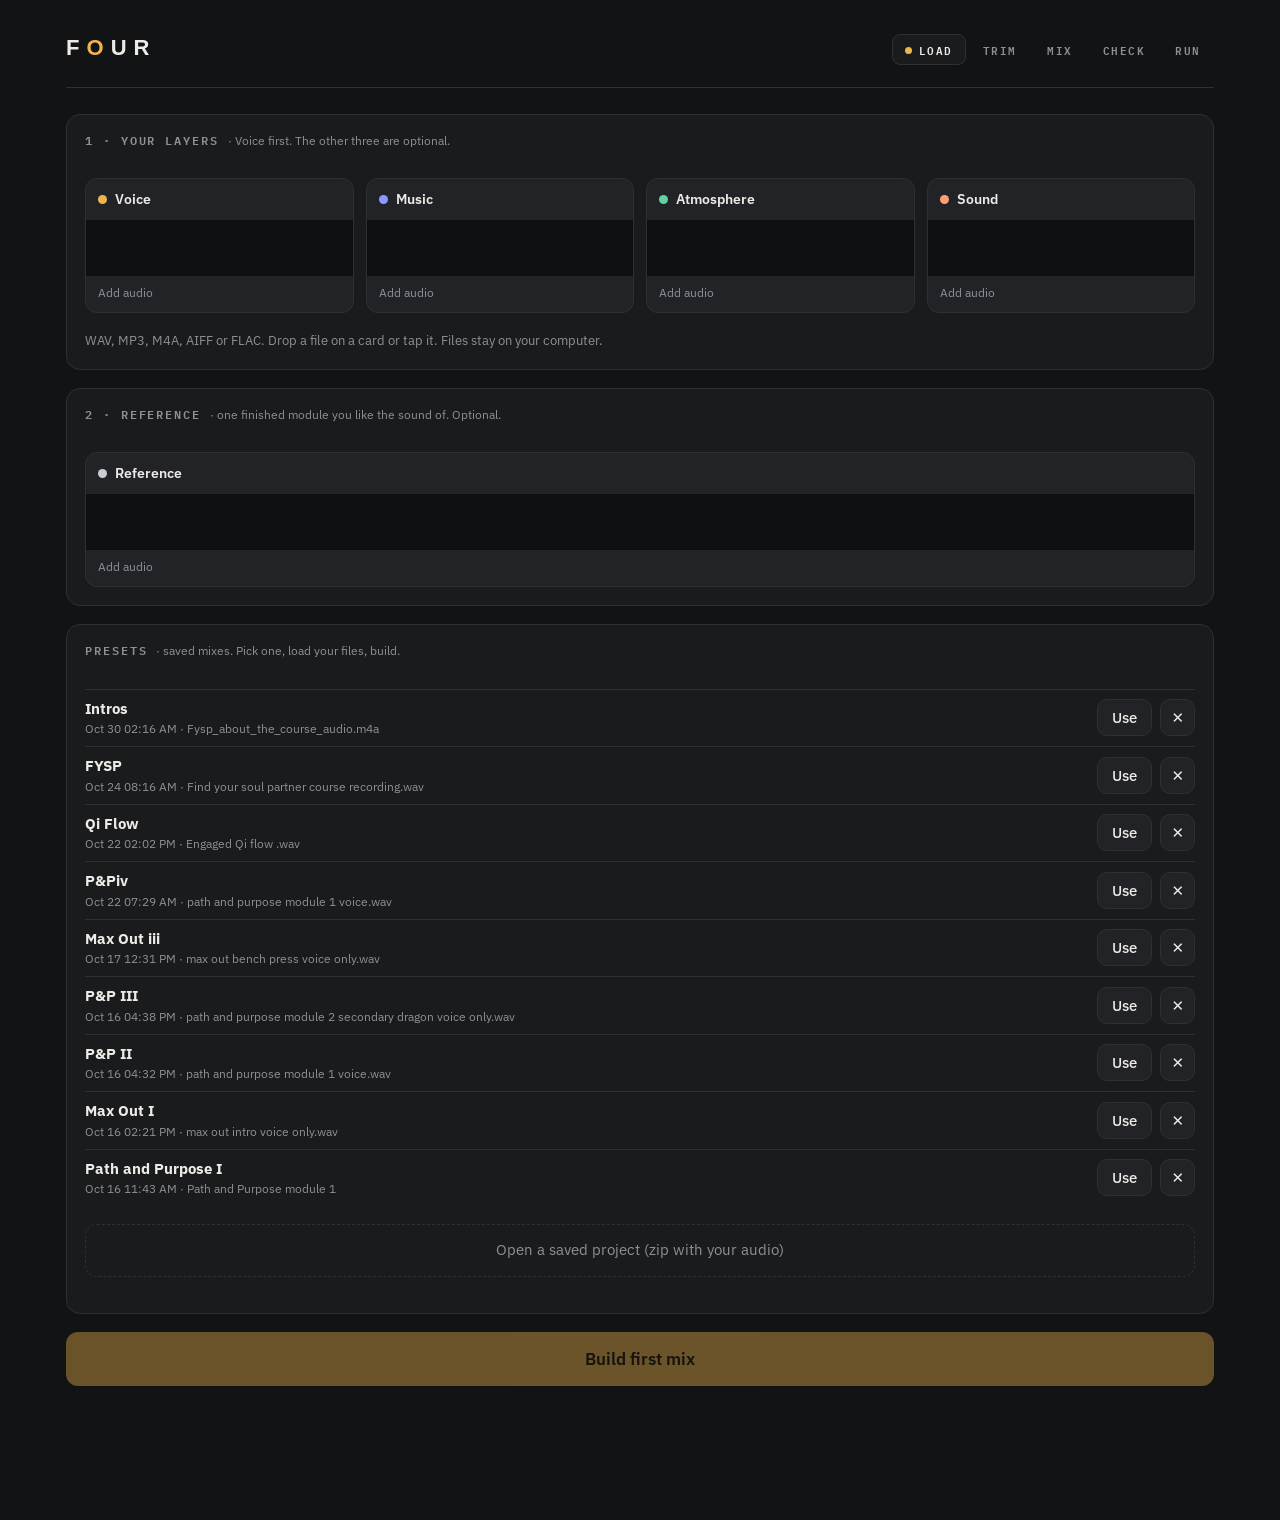
==== public/four/index.html @ cd75e66b "FOUR: pink and gold icon from Jess's symbol, animated progress dial with rays, sparkles and finale f" ====
<!doctype html>
<html lang="en"><head><meta charset="utf-8"><meta name="viewport" content="width=device-width,initial-scale=1,viewport-fit=cover"><meta name="theme-color" content="#121314"><title>FOUR</title><link rel="manifest" href="/four/manifest.webmanifest"><link rel="icon" href="/four/icons/four-32.png"><link rel="apple-touch-icon" href="/four/icons/four-180.png"><meta name="apple-mobile-web-app-capable" content="yes"><meta name="mobile-web-app-capable" content="yes"><meta name="apple-mobile-web-app-status-bar-style" content="black"><meta name="apple-mobile-web-app-title" content="FOUR"></head><body>
<script>window.FOUR_SEED=[{"id":"intros","full":{"bgOff":0,"edl":{"music":[[0,123.03672916666666]],"voice":[[0,224.59733333333332]]},"lanes":[{"amt":75,"auto":false,"clips":[{"fi":1.3,"fo":0.05,"g":0,"in":0,"out":224.59733333333332,"start":3}],"comp":78,"dip":0,"eq":[-3,-4,-2,-3],"fx":"podcast","id":1,"key":"voice","mute":false,"name":"Voice","p":[38,50,50],"solo":false,"vol":-15},{"amt":50,"auto":false,"clips":[{"fi":10,"fo":2,"g":0,"in":0,"out":123.03672916666666,"start":0},{"fi":2,"fo":5,"g":0,"in":0,"out":110.56060416666666,"start":121.03672916666666}],"comp":0,"dip":-5,"eq":[0,0,0,0],"fx":"none","id":2,"key":"music","mute":false,"name":"Music","p":[50,50,50],"solo":false,"vol":-15},{"amt":31,"auto":false,"clips":[{"fi":0.01,"fo":0.05,"g":0,"in":0,"out":224.59733333333332,"start":3}],"comp":60,"dip":0,"eq":[0,0,0,0],"extra":true,"fx":"reverb","id":3,"key":"voice","mute":false,"name":"Voice 2","p":[20,44,50],"solo":false,"vol":-20}],"lead":3,"matchAmt":0.6,"nid":4,"snapOn":true,"tail":4,"xf":{"atmos":0.2,"music":0.12,"sound":0.08,"voice":0.02}},"name":"Intros","savedAt":1793326606743,"settings":{"bgOff":0,"lanes":[{"amt":75,"comp":78,"dip":0,"eq":[-3,-4,-2,-3],"extra":false,"fx":"podcast","key":"voice","mute":false,"name":"Voice","p":[38,50,50],"solo":false,"vol":-15},{"amt":50,"comp":0,"dip":-5,"eq":[0,0,0,0],"extra":false,"fx":"none","key":"music","mute":false,"name":"Music","p":[50,50,50],"solo":false,"vol":-15},{"amt":31,"comp":60,"dip":0,"eq":[0,0,0,0],"extra":true,"fx":"reverb","key":"voice","mute":false,"name":"Voice 2","p":[20,44,50],"solo":false,"vol":-20}],"matchAmt":0.6},"total":231.59733333333332,"voiceDur":224.59733333333332,"voiceName":"Fysp_about_the_course_audio.m4a"},{"id":"fysp","full":{"bgOff":0,"edl":{"music":[[0,132.04897916666667]],"voice":[[0,3499.4506666666666]]},"lanes":[{"amt":55,"auto":false,"clips":[{"fi":1.7,"fo":1.7,"g":0,"in":0,"out":3499.4506666666666,"start":3}],"comp":60,"dip":0,"eq":[0,0,0,0],"fx":"podcast","id":1,"key":"voice","mute":false,"name":"Voice","p":[50,50,50],"solo":false,"vol":-3},{"amt":50,"auto":false,"clips":[{"fi":2.2,"fo":2,"g":0,"in":0,"out":132.04897916666667,"start":0},{"fi":2,"fo":2,"g":0,"in":0,"out":132.04897916666667,"start":130.04897916666667},{"fi":2,"fo":2,"g":0,"in":0,"out":132.04897916666667,"start":260.09795833333334},{"fi":2,"fo":2,"g":0,"in":0,"out":132.04897916666667,"start":390.14693750000004},{"fi":2,"fo":2,"g":0,"in":0,"out":132.04897916666667,"start":520.1959166666667},{"fi":2,"fo":2,"g":0,"in":0,"out":132.04897916666667,"start":650.2448958333333},{"fi":2,"fo":2,"g":0,"in":0,"out":132.04897916666667,"start":780.293875},{"fi":2,"fo":2,"g":0,"in":0,"out":132.04897916666667,"start":910.3428541666666},{"fi":2,"fo":2,"g":0,"in":0,"out":132.04897916666667,"start":1040.3918333333334},{"fi":2,"fo":2,"g":0,"in":0,"out":132.04897916666667,"start":1170.4408125},{"fi":2,"fo":2,"g":0,"in":0,"out":132.04897916666667,"start":1300.4897916666666},{"fi":2,"fo":2,"g":0,"in":0,"out":132.04897916666667,"start":1430.5387708333333},{"fi":2,"fo":2,"g":0,"in":0,"out":132.04897916666667,"start":1560.58775},{"fi":2,"fo":2,"g":0,"in":0,"out":132.04897916666667,"start":1690.6367291666666},{"fi":2,"fo":2,"g":0,"in":0,"out":132.04897916666667,"start":1820.6857083333332},{"fi":2,"fo":2,"g":0,"in":0,"out":132.04897916666667,"start":1950.7346874999998},{"fi":2,"fo":2,"g":0,"in":0,"out":132.04897916666667,"start":2080.7836666666667},{"fi":2,"fo":2,"g":0,"in":0,"out":132.04897916666667,"start":2210.8326458333336},{"fi":2,"fo":2,"g":0,"in":0,"out":132.04897916666667,"start":2340.8816250000004},{"fi":2,"fo":2,"g":0,"in":0,"out":132.04897916666667,"start":2470.9306041666673},{"fi":2,"fo":2,"g":0,"in":0,"out":132.04897916666667,"start":2600.979583333334},{"fi":2,"fo":2,"g":0,"in":0,"out":132.04897916666667,"start":2731.028562500001},{"fi":2,"fo":2,"g":0,"in":0,"out":132.04897916666667,"start":2861.077541666668},{"fi":2,"fo":2,"g":0,"in":0,"out":132.04897916666667,"start":2991.126520833335},{"fi":2,"fo":2,"g":0,"in":0,"out":132.04897916666667,"start":3121.1755000000016},{"fi":2,"fo":2,"g":0,"in":0,"out":132.04897916666667,"start":3251.2244791666685},{"fi":2,"fo":7.3,"g":0,"in":0,"out":129.11805095313332,"start":3381.2734583333354}],"comp":0,"dip":-9,"eq":[0,0,0,0],"fx":"none","id":2,"key":"music","mute":false,"name":"Music","p":[50,50,50],"solo":false,"vol":-9},{"amt":34,"auto":false,"clips":[{"fi":1.7,"fo":1.6,"g":0,"in":0,"out":3499.4506666666666,"start":3}],"comp":60,"dip":0,"eq":[0,0,0,0],"extra":true,"fx":"reverb","id":3,"key":"voice","mute":false,"name":"Voice 2","p":[50,50,50],"solo":false,"vol":-10}],"lead":3,"matchAmt":0.6,"nid":4,"snapOn":true,"tail":4,"xf":{"atmos":0.2,"music":0.12,"sound":0.08,"voice":0.02}},"name":"FYSP","savedAt":1792829788801,"settings":{"bgOff":0,"lanes":[{"amt":55,"comp":60,"dip":0,"eq":[0,0,0,0],"extra":false,"fx":"podcast","key":"voice","mute":false,"name":"Voice","p":[50,50,50],"solo":false,"vol":-3},{"amt":50,"comp":0,"dip":-9,"eq":[0,0,0,0],"extra":false,"fx":"none","key":"music","mute":false,"name":"Music","p":[50,50,50],"solo":false,"vol":-9},{"amt":34,"comp":60,"dip":0,"eq":[0,0,0,0],"extra":true,"fx":"reverb","key":"voice","mute":false,"name":"Voice 2","p":[50,50,50],"solo":false,"vol":-10}],"matchAmt":0.6},"total":3510.3915092864686,"voiceDur":3499.4506666666666,"voiceName":"Find your soul partner course recording.wav"},{"id":"qi-flow","full":{"bgOff":0,"edl":{"music":[[0,326.0342708333333]],"voice":[[0,394.72]]},"lanes":[{"amt":55,"auto":true,"clips":[{"fi":0.01,"fo":0.05,"g":0,"in":0,"out":394.72,"start":3}],"comp":60,"dip":0,"eq":[0,0,0,0],"fx":"podcast","id":1,"key":"voice","mute":false,"name":"Voice","p":[50,50,50],"solo":false,"vol":0},{"amt":50,"auto":true,"clips":[{"fi":1.5,"fo":2,"g":0,"in":0,"out":326.0342708333333,"start":0},{"fi":2,"fo":5,"g":0,"in":0,"out":77.6857291666667,"start":324.0342708333333}],"comp":0,"dip":-9,"eq":[0,0,0,0],"fx":"none","id":2,"key":"music","mute":false,"name":"Music","p":[50,50,50],"solo":false,"vol":-9},{"amt":28,"auto":true,"clips":[{"fi":0.01,"fo":0.05,"g":0,"in":0,"out":394.72,"start":3}],"comp":60,"dip":0,"eq":[0,0,0,0],"extra":true,"fx":"reverb","id":3,"key":"voice","mute":false,"name":"Voice 2","p":[74,50,32],"solo":false,"vol":-3}],"lead":3,"matchAmt":0.6,"nid":4,"snapOn":true,"tail":4,"xf":{"atmos":0.2,"music":0.12,"sound":0.08,"voice":0.02}},"name":"Qi Flow","savedAt":1792677762505,"settings":{"bgOff":0,"lanes":[{"amt":55,"comp":60,"dip":0,"eq":[0,0,0,0],"extra":false,"fx":"podcast","key":"voice","mute":false,"name":"Voice","p":[50,50,50],"solo":false,"vol":0},{"amt":50,"comp":0,"dip":-9,"eq":[0,0,0,0],"extra":false,"fx":"none","key":"music","mute":false,"name":"Music","p":[50,50,50],"solo":false,"vol":-9},{"amt":28,"comp":60,"dip":0,"eq":[0,0,0,0],"extra":true,"fx":"reverb","key":"voice","mute":false,"name":"Voice 2","p":[74,50,32],"solo":false,"vol":-3}],"matchAmt":0.6},"total":401.72,"voiceDur":394.72,"voiceName":"Engaged Qi flow .wav"},{"id":"p-piv","full":{"bgOff":0,"edl":{"atmos":[[0,1746.68]],"music":[[0,974.544]],"voice":[[0,1746.16]]},"lanes":[{"amt":6,"auto":false,"clips":[{"fi":2.1,"fo":0.05,"g":0,"in":0,"out":1746.16,"start":3}],"comp":60,"dip":0,"eq":[0,0,0,0],"fx":"reverb","id":1,"key":"voice","mute":false,"name":"Voice","p":[50,50,50],"solo":false,"vol":-3},{"amt":50,"auto":true,"clips":[{"fi":1.5,"fo":2,"g":0,"in":0,"out":974.544,"start":0},{"fi":2,"fo":5,"g":0,"in":0,"out":780.6160000000001,"start":972.544}],"comp":0,"dip":-5,"eq":[0,0,0,0],"fx":"none","id":2,"key":"music","mute":false,"name":"Music","p":[50,50,50],"solo":false,"vol":-21},{"amt":15,"auto":false,"clips":[{"fi":5.1,"fo":2,"g":0,"in":0,"out":1746.68,"start":0},{"fi":2,"fo":5,"g":0,"in":0,"out":8.480000000000018,"start":1744.68}],"comp":0,"dip":-6,"eq":[0,0,0,0],"fx":"reverb","id":3,"key":"atmos","mute":false,"name":"Atmosphere","p":[50,50,50],"solo":false,"vol":-21},{"amt":60,"auto":false,"clips":[{"fi":2.2,"fo":0.05,"g":0,"in":0,"out":1746.16,"start":3}],"comp":60,"dip":0,"eq":[0,-4,0,0],"extra":true,"fx":"none","id":4,"key":"voice","mute":false,"name":"Voice 2","p":[50,50,50],"solo":false,"vol":-8}],"lead":3,"matchAmt":0.6,"nid":5,"snapOn":true,"tail":4,"xf":{"atmos":0.2,"music":0.12,"sound":0.08,"voice":0.02}},"name":"P&Piv","savedAt":1792654181846,"settings":{"bgOff":0,"lanes":[{"amt":6,"comp":60,"dip":0,"eq":[0,0,0,0],"extra":false,"fx":"reverb","key":"voice","mute":false,"name":"Voice","p":[50,50,50],"solo":false,"vol":-3},{"amt":50,"comp":0,"dip":-5,"eq":[0,0,0,0],"extra":false,"fx":"none","key":"music","mute":false,"name":"Music","p":[50,50,50],"solo":false,"vol":-21},{"amt":15,"comp":0,"dip":-6,"eq":[0,0,0,0],"extra":false,"fx":"reverb","key":"atmos","mute":false,"name":"Atmosphere","p":[50,50,50],"solo":false,"vol":-21},{"amt":60,"comp":60,"dip":0,"eq":[0,-4,0,0],"extra":true,"fx":"none","key":"voice","mute":false,"name":"Voice 2","p":[50,50,50],"solo":false,"vol":-8}],"matchAmt":0.6},"total":1753.16,"voiceDur":1746.16,"voiceName":"path and purpose module 1 voice.wav"},{"id":"max-out-iii","full":{"bgOff":0,"edl":{"music":[[0,62.0669375]],"voice":[[0,707.52]]},"lanes":[{"amt":82,"auto":true,"clips":[{"fi":0.01,"fo":0.05,"g":0,"in":0,"out":707.52,"start":3}],"comp":60,"dip":0,"eq":[0,0,0,0],"fx":"podcast","id":1,"key":"voice","mute":false,"name":"Voice","p":[50,50,50],"solo":false,"vol":1},{"amt":50,"auto":true,"clips":[{"fi":1.5,"fo":2,"g":0,"in":0,"out":62.0669375,"start":0},{"fi":2,"fo":2,"g":0,"in":0,"out":62.0669375,"start":60.0669375},{"fi":2,"fo":2,"g":0,"in":0,"out":62.0669375,"start":120.133875},{"fi":2,"fo":2,"g":0,"in":0,"out":62.0669375,"start":180.2008125},{"fi":2,"fo":2,"g":0,"in":0,"out":62.0669375,"start":240.26775},{"fi":2,"fo":2,"g":0,"in":0,"out":62.0669375,"start":300.33468750000003},{"fi":2,"fo":2,"g":0,"in":0,"out":62.0669375,"start":360.401625},{"fi":2,"fo":2,"g":0,"in":0,"out":62.0669375,"start":420.4685625},{"fi":2,"fo":2,"g":0,"in":0,"out":62.0669375,"start":480.5355},{"fi":2,"fo":2,"g":0,"in":0,"out":62.0669375,"start":540.6024375000001},{"fi":2,"fo":2,"g":0,"in":0,"out":62.0669375,"start":600.6693750000001},{"fi":2,"fo":5,"g":0,"in":0,"out":53.78368749999993,"start":660.7363125}],"comp":0,"dip":-6,"eq":[0,0,0,0],"fx":"none","id":2,"key":"music","mute":false,"name":"Music","p":[50,50,50],"solo":false,"vol":-16},{"amt":2,"auto":true,"clips":[{"fi":0.01,"fo":0.05,"g":0,"in":0,"out":707.52,"start":3}],"comp":60,"dip":0,"eq":[0,0,0,0],"extra":true,"fx":"delay","id":3,"key":"voice","mute":false,"name":"Voice 2","p":[50,50,50],"solo":false,"vol":-15},{"amt":100,"auto":true,"clips":[{"fi":0.01,"fo":0.05,"g":0,"in":0,"out":707.52,"start":3}],"comp":60,"dip":0,"eq":[0,-9,0,0],"extra":true,"fx":"reverb","id":5,"key":"voice","mute":false,"name":"Voice 4","p":[9,57,0],"solo":false,"vol":-3}],"lead":3,"matchAmt":0.6,"nid":6,"snapOn":true,"tail":4,"xf":{"atmos":0.2,"music":0.12,"sound":0.08,"voice":0.02}},"name":"Max Out iii","savedAt":1792240278958,"settings":{"bgOff":0,"lanes":[{"amt":82,"comp":60,"dip":0,"eq":[0,0,0,0],"extra":false,"fx":"podcast","key":"voice","mute":false,"name":"Voice","p":[50,50,50],"solo":false,"vol":1},{"amt":50,"comp":0,"dip":-6,"eq":[0,0,0,0],"extra":false,"fx":"none","key":"music","mute":false,"name":"Music","p":[50,50,50],"solo":false,"vol":-16},{"amt":2,"comp":60,"dip":0,"eq":[0,0,0,0],"extra":true,"fx":"delay","key":"voice","mute":false,"name":"Voice 2","p":[50,50,50],"solo":false,"vol":-15},{"amt":100,"comp":60,"dip":0,"eq":[0,-9,0,0],"extra":true,"fx":"reverb","key":"voice","mute":false,"name":"Voice 4","p":[9,57,0],"solo":false,"vol":-3}],"matchAmt":0.6},"total":714.52,"voiceDur":707.52,"voiceName":"max out bench press voice only.wav"},{"id":"p-p-iii","full":{"bgOff":0,"edl":{"atmos":[[0,1146.2]],"music":[[0,974.544]],"voice":[[0,1146.2]]},"lanes":[{"amt":6,"auto":false,"clips":[{"fi":0.01,"fo":0.05,"g":0,"in":0,"out":1146.2,"start":3}],"dip":0,"fx":"reverb","id":1,"key":"voice","mute":false,"name":"Voice","p":[50,50,50],"solo":false,"vol":-3},{"amt":50,"auto":true,"clips":[{"fi":1.5,"fo":2,"g":0,"in":0,"out":974.544,"start":0},{"fi":2,"fo":5,"g":0,"in":0,"out":180.65600000000006,"start":972.544}],"dip":-5,"fx":"none","id":2,"key":"music","mute":false,"name":"Music","p":[50,50,50],"solo":false,"vol":-21},{"amt":15,"auto":true,"clips":[{"fi":2.5,"fo":2,"g":0,"in":0,"out":1146.2,"start":0},{"fi":2,"fo":5,"g":0,"in":0,"out":9,"start":1144.2}],"dip":-3,"fx":"reverb","id":3,"key":"atmos","mute":false,"name":"Atmosphere","p":[50,50,50],"solo":false,"vol":-17},{"amt":60,"auto":false,"clips":[{"fi":0.01,"fo":0.05,"g":0,"in":0,"out":1146.2,"start":3}],"dip":0,"extra":true,"fx":"none","id":4,"key":"voice","mute":false,"name":"Voice 2","p":[50,50,50],"solo":false,"vol":-15}],"lead":3,"matchAmt":0.6,"nid":5,"snapOn":true,"tail":4,"xf":{"atmos":0.2,"music":0.12,"sound":0.08,"voice":0.02}},"name":"P&P III","savedAt":1792168720528,"settings":{"bgOff":0,"lanes":[{"amt":6,"dip":0,"extra":false,"fx":"reverb","key":"voice","mute":false,"name":"Voice","p":[50,50,50],"solo":false,"vol":-3},{"amt":50,"dip":-5,"extra":false,"fx":"none","key":"music","mute":false,"name":"Music","p":[50,50,50],"solo":false,"vol":-21},{"amt":15,"dip":-3,"extra":false,"fx":"reverb","key":"atmos","mute":false,"name":"Atmosphere","p":[50,50,50],"solo":false,"vol":-17},{"amt":60,"dip":0,"extra":true,"fx":"none","key":"voice","mute":false,"name":"Voice 2","p":[50,50,50],"solo":false,"vol":-15}],"matchAmt":0.6},"total":1153.2,"voiceDur":1146.2,"voiceName":"path and purpose module 2 secondary dragon voice only.wav"},{"id":"p-p-ii","full":{"bgOff":0,"edl":{"atmos":[[0,1746.68]],"music":[[0,974.544]],"voice":[[1.6500000000000001,9.785],[10.415,94.025],[94.61500000000001,185.025],[185.715,226.54500000000002],[227.95499999999998,241.40500000000003],[242.355,254.865],[256.255,268.845],[269.335,279.245],[279.755,357.685],[358.555,389.76500000000004],[393.335,424.425],[425.135,440.545],[441.535,465.02500000000003],[465.795,478.185],[479.795,483.245],[484.055,504.165],[504.815,508.88500000000005],[512.6750000000001,520.385],[523.0150000000001,532.365],[536.975,543.525],[549.8950000000001,552.8249999999999],[554.095,555.545],[557.9150000000001,559.765],[560.4350000000001,565.5849999999999],[570.5550000000001,572.545],[573.715,577.805],[584.355,590.805],[597.8950000000001,603.485],[604.235,605.545],[608.495,614.3249999999999],[618.0350000000001,620.285],[624.1550000000001,628.185],[628.975,649.3249999999999],[649.995,655.185],[655.6350000000001,657.685],[658.455,660.385],[660.9150000000001,663.125],[663.7550000000001,668.805],[671.2550000000001,675.185],[676.4350000000001,695.545],[696.0350000000001,700.005],[701.5350000000001,712.0649999999999],[714.315,723.285],[724.3950000000001,733.005],[736.0150000000001,737.8449999999999],[738.8750000000001,761.905],[762.815,776.545],[777.355,791.545],[792.1350000000001,800.745],[801.9150000000001,810.745],[811.215,814.605],[816.1550000000001,817.345],[818.195,847.765],[850.815,869.7049999999999],[871.455,876.245],[882.855,885.725],[886.4350000000001,978.805],[980.7750000000001,981.8249999999999],[982.315,1048.5049999999999],[1049.655,1070.0049999999999],[1072.595,1676.245],[1678.115,1679.625],[1682.535,1684.525],[1685.4150000000002,1689.585],[1690.9150000000002,1694.825],[1695.775,1707.805],[1710.015,1711.085],[1711.755,1720.845],[1723.775,1744.2]]},"lanes":[{"amt":7,"auto":true,"clips":[{"fi":0.01,"fo":0.05,"g":0,"in":0,"out":1617.749999999995,"start":3}],"dip":0,"fx":"reverb","id":1,"key":"voice","mute":false,"name":"Voice","p":[50,50,50],"solo":false,"vol":-2},{"amt":50,"auto":true,"clips":[{"fi":1.5,"fo":2,"g":0,"in":0,"out":974.544,"start":0},{"fi":2,"fo":5,"g":0,"in":0,"out":652.205999999995,"start":972.544}],"dip":-5,"fx":"none","id":2,"key":"music","mute":false,"name":"Music","p":[50,50,50],"solo":false,"vol":-21},{"amt":15,"auto":false,"clips":[{"fi":2.5,"fo":5,"g":0,"in":0,"out":1624.749999999995,"start":0}],"dip":-3,"fx":"reverb","id":3,"key":"atmos","mute":false,"name":"Atmosphere","p":[50,50,50],"solo":false,"vol":-13},{"amt":60,"auto":true,"clips":[{"fi":0.01,"fo":0.05,"g":0,"in":0,"out":1617.749999999995,"start":3}],"dip":0,"extra":true,"fx":"none","id":4,"key":"voice","mute":false,"name":"Voice 2","p":[50,50,50],"solo":false,"vol":-10}],"lead":3,"matchAmt":0.6,"nid":5,"snapOn":true,"tail":4,"xf":{"atmos":0.2,"music":0.12,"sound":0.08,"voice":0.02}},"name":"P&P II","savedAt":1792168365857,"settings":{"bgOff":0,"lanes":[{"amt":7,"dip":0,"extra":false,"fx":"reverb","key":"voice","mute":false,"name":"Voice","p":[50,50,50],"solo":false,"vol":-2},{"amt":50,"dip":-5,"extra":false,"fx":"none","key":"music","mute":false,"name":"Music","p":[50,50,50],"solo":false,"vol":-21},{"amt":15,"dip":-3,"extra":false,"fx":"reverb","key":"atmos","mute":false,"name":"Atmosphere","p":[50,50,50],"solo":false,"vol":-13},{"amt":60,"dip":0,"extra":true,"fx":"none","key":"voice","mute":false,"name":"Voice 2","p":[50,50,50],"solo":false,"vol":-10}],"matchAmt":0.6},"total":1624.749999999995,"voiceDur":1746.16,"voiceName":"path and purpose module 1 voice.wav"},{"id":"max-out-i","full":{"bgOff":0,"edl":{"music":[[0,62.0669375]],"voice":[[0.9500000000000001,148.64]]},"lanes":[{"amt":82,"auto":true,"clips":[{"fi":0.01,"fo":0.05,"g":0,"in":0,"out":147.69,"start":3}],"dip":0,"fx":"podcast","id":1,"key":"voice","mute":false,"name":"Voice","p":[50,50,50],"solo":false,"vol":1},{"amt":50,"auto":true,"clips":[{"fi":1.5,"fo":2,"g":0,"in":0,"out":62.0669375,"start":0},{"fi":2,"fo":2,"g":0,"in":0,"out":62.0669375,"start":60.0669375},{"fi":2,"fo":5,"g":0,"in":0,"out":34.556124999999994,"start":120.133875}],"dip":-4,"fx":"none","id":2,"key":"music","mute":false,"name":"Music","p":[50,50,50],"solo":false,"vol":-11},{"amt":2,"auto":true,"clips":[{"fi":0.01,"fo":0.05,"g":0,"in":0,"out":147.69,"start":3}],"dip":0,"extra":true,"fx":"delay","id":3,"key":"voice","mute":false,"name":"Voice 2","p":[50,50,50],"solo":false,"vol":-15},{"amt":19,"auto":true,"clips":[{"fi":0.01,"fo":0.05,"g":0,"in":0,"out":147.69,"start":3}],"dip":0,"extra":true,"fx":"spaceship","id":4,"key":"voice","mute":true,"name":"Voice 3","p":[50,50,50],"solo":false,"vol":-3},{"amt":14,"auto":true,"clips":[{"fi":0.01,"fo":0.05,"g":0,"in":0,"out":147.69,"start":3}],"dip":0,"extra":true,"fx":"reverb","id":5,"key":"voice","mute":false,"name":"Voice 4","p":[15,100,50],"solo":false,"vol":-3}],"lead":3,"matchAmt":0.6,"nid":6,"snapOn":true,"tail":4,"xf":{"atmos":0.2,"music":0.12,"sound":0.08,"voice":0.02}},"name":"Max Out I","savedAt":1792160487319,"settings":{"bgOff":0,"lanes":[{"amt":82,"dip":0,"extra":false,"fx":"podcast","key":"voice","mute":false,"name":"Voice","p":[50,50,50],"solo":false,"vol":1},{"amt":50,"dip":-4,"extra":false,"fx":"none","key":"music","mute":false,"name":"Music","p":[50,50,50],"solo":false,"vol":-11},{"amt":2,"dip":0,"extra":true,"fx":"delay","key":"voice","mute":false,"name":"Voice 2","p":[50,50,50],"solo":false,"vol":-15},{"amt":19,"dip":0,"extra":true,"fx":"spaceship","key":"voice","mute":true,"name":"Voice 3","p":[50,50,50],"solo":false,"vol":-3},{"amt":14,"dip":0,"extra":true,"fx":"reverb","key":"voice","mute":false,"name":"Voice 4","p":[15,100,50],"solo":false,"vol":-3}],"matchAmt":0.6},"total":154.69,"voiceDur":148.64,"voiceName":"max out intro voice only.wav"},{"id":"path-and-purpose-i","name":"Path and Purpose I","note":"Rebuilt from your screenshots: levels and effects only. Load your files, build, and these apply.","savedAt":1760615000000,"settings":{"bgOff":0,"lanes":[{"amt":21,"dip":0,"extra":false,"fx":"reverb","key":"voice","mute":false,"name":"Voice","p":[50,50,50],"solo":false,"vol":-2},{"amt":50,"dip":-5,"extra":false,"fx":"none","key":"music","mute":false,"name":"Music","p":[50,50,50],"solo":false,"vol":-16},{"amt":6,"dip":-3,"extra":false,"fx":"reverb","key":"atmos","mute":false,"name":"Atmosphere","p":[50,50,50],"solo":false,"vol":0},{"amt":27,"dip":0,"extra":true,"fx":"podcast","key":"voice","mute":false,"name":"Voice 2","p":[50,50,50],"solo":false,"vol":-23}],"matchAmt":0.6},"total":1567.5,"voiceDur":0,"voiceName":"Path and Purpose module 1"}]</script>
<title>FOUR</title>
<meta name="claude:viewport-fit-sides" content="cover">
<link rel="preconnect" href="https://fonts.googleapis.com">
<link rel="stylesheet" href="https://fonts.googleapis.com/css2?family=IBM+Plex+Mono:wght@400;600&family=IBM+Plex+Sans:wght@400;500;600&family=Syncopate:wght@700&display=swap">
<style>
/* Layout: one column, five steps (Load, Trim, Mix, Check, Run). Same graphite room and amber accent as TWELVE; each layer keeps one colour on every screen. */
:root{
  --bg:#121314;--panel:#1a1b1d;--panel2:#222326;--line:#2e3034;--fg:#ecebe7;--mu:#8d9097;--ac:#f0b54a;--ac-ink:#1c1405;--ok:#62d39c;--bad:#ff7a6b;
  --voice:#f0b54a;--music:#8e97ff;--atmos:#62d39c;--sound:#ff9e6e;--ref:#c9cdd4;
  --f-disp:"Syncopate","Arial Black",sans-serif;--f-body:"IBM Plex Sans",system-ui,-apple-system,"Segoe UI",sans-serif;--f-num:"IBM Plex Mono",ui-monospace,Menlo,monospace;
  color-scheme:dark;
}
body{background:var(--bg);color:var(--fg);font:15px/1.5 var(--f-body)}
*{box-sizing:border-box}
.wrap{max-width:1180px;margin:0 auto;padding-left:max(16px,env(safe-area-inset-left,0px));padding-right:max(16px,env(safe-area-inset-right,0px));padding-block:20px 72px}
header{display:flex;align-items:baseline;justify-content:space-between;gap:16px;flex-wrap:wrap;padding-block:6px 22px;border-bottom:1px solid var(--line);margin-bottom:26px}
.logo{font:700 22px/1 var(--f-disp);letter-spacing:.32em}.logo b{color:var(--ac)}
.tag{color:var(--mu);font-size:13px}
.steps{display:flex;gap:4px;flex-wrap:wrap}
.steps button{font:600 11px/1 var(--f-num);letter-spacing:.14em;text-transform:uppercase;color:var(--mu);background:none;border:1px solid transparent;padding:9px 12px;border-radius:8px}
.steps button:hover{color:var(--fg);border-color:var(--line)}
.steps button.on{color:var(--fg);border-color:var(--line);background:var(--panel)}
.steps button.on::before{content:"";display:inline-block;width:7px;height:7px;border-radius:50%;background:var(--ac);margin-right:7px;vertical-align:1px}
[hidden]{display:none!important}
h2{font:600 12px/1.2 var(--f-num);letter-spacing:.16em;text-transform:uppercase;color:var(--mu);margin:0 0 12px}
.card{background:var(--panel);border:1px solid var(--line);border-radius:14px;padding:18px}
.stack{display:grid;gap:18px}
button,.btn{font:500 15px var(--f-body);cursor:pointer;border:1px solid var(--line);background:var(--panel2);color:var(--fg);border-radius:10px;padding:10px 15px}
button:hover,.btn:hover{border-color:#4a4d54}
button:focus-visible,select:focus-visible,input:focus-visible{outline:2px solid var(--ac);outline-offset:2px}
button:disabled{opacity:.4;cursor:not-allowed}
button.on{border-color:var(--ac);color:var(--ac)}
#approve,#save-wav,#save-mp3{background:var(--ok)!important;color:#06210f!important;border:0;font-weight:600}
.go{background:var(--ac);color:var(--ac-ink);border:0;font-weight:600;font-size:17px;padding:16px 26px;border-radius:12px;width:100%}
.go:hover{filter:brightness(1.06)}
.go.sm{width:auto;font-size:15px;padding:11px 20px}
.ghost{background:none;width:100%;color:var(--mu)}
#pname{flex:1;min-width:0;background:var(--bg,#0e0f10);color:var(--tx,#eee);border:1px solid var(--line);border-radius:10px;padding:12px;font:inherit}
#psave{background:var(--ok)!important;color:#06210f!important;border:0;font-weight:600}
#presetload>*,#presetmix>*{min-width:0;max-width:100%}.prow{min-width:0;display:flex;gap:8px;align-items:center;padding:8px 0;border-top:1px solid var(--line)}.prow .pn{flex:1 1 0;min-width:0;overflow:hidden;display:flex;flex-direction:column}.prow .pn span{color:var(--mu);font-size:12px;overflow:hidden;text-overflow:ellipsis;white-space:nowrap}.pb{padding:8px 14px}.pb.x{padding:8px 10px}
.openproj{display:block;text-align:center;border:1px dashed var(--line);border-radius:12px;padding:14px;color:var(--mu);cursor:pointer}
.ghost.armed{color:var(--bad);border-color:var(--bad)}
.hint{color:var(--mu);font-size:13px}
.err{color:var(--bad);min-height:1.3em;font-size:14px}
.lab{font:600 10px var(--f-num);letter-spacing:.14em;color:var(--mu);text-transform:uppercase;margin-bottom:6px}
.empty{text-align:center;padding-block:70px;display:grid;gap:14px;justify-items:center}
.empty p{color:var(--mu);margin:0;max-width:44ch}
.row{display:flex;gap:10px;flex-wrap:wrap;align-items:center}
.chips{display:flex;gap:6px;flex-wrap:wrap}
.ov{display:block;width:100%;height:46px;border-radius:10px;background:#0e0f10;border:1px solid var(--line);touch-action:none;cursor:pointer;margin-top:8px}
.eqc{display:block;width:100%;height:120px;border-radius:10px;border:1px solid var(--line);touch-action:none;cursor:ns-resize}
.chip{padding:8px 13px;border-radius:999px;font-size:14px}
.chip.on{background:var(--ac);color:var(--ac-ink);border-color:var(--ac);font-weight:600}
.chip i{display:inline-block;width:8px;height:8px;border-radius:50%;margin-right:7px}
select{font:500 14px var(--f-body);background:var(--panel2);color:var(--fg);border:1px solid var(--line);border-radius:9px;padding:8px 10px;max-width:100%}
input[type=range]{accent-color:var(--ac);min-width:0;width:100%}
/* load */
.layers{display:grid;grid-template-columns:repeat(auto-fit,minmax(200px,1fr));gap:12px}
.lcard{position:relative;border:1px solid var(--line);border-radius:12px;background:var(--panel2);overflow:hidden;cursor:pointer;display:block;transition:border-color .15s}
.lcard.over{border-color:var(--ac)}
.lcard.set{border-color:#5a4a2a}
.lcard .lh{display:flex;align-items:center;gap:8px;padding:10px 12px;font-weight:600;font-size:14px}
.lcard .lh i{width:9px;height:9px;border-radius:50%;flex:none}
.lcard .lh em{margin-left:auto;font:400 11px var(--f-num);color:var(--mu);font-style:normal}
.lcard canvas{display:block;width:100%;height:56px;background:#0e0f10}
.lcard .fn{color:var(--mu);font-size:12px;padding:8px 12px 10px;overflow:hidden;text-overflow:ellipsis;white-space:nowrap}
.lcard input{display:none}
/* dial */
.dialbox{display:grid;justify-items:center;gap:14px;padding-block:48px}
.dial{width:220px;height:220px;position:relative;max-width:100%}
.dial svg{width:100%;height:100%}
.dial .fxc{position:absolute;left:50%;top:50%;width:180%;height:180%;transform:translate(-50%,-50%);pointer-events:none}
.dial .pct{transition:none;will-change:transform}
.fxfin{position:fixed;inset:0;width:100vw;height:100vh;pointer-events:none;z-index:50}

.dial .c{position:absolute;inset:0;display:grid;place-items:center}
.dial .pct{font:600 42px/1 var(--f-num)}
.timer{font:600 54px/1 var(--f-num);font-variant-numeric:tabular-nums}
.sub{color:var(--mu);text-align:center;font-variant-numeric:tabular-nums}
.stats{display:flex;gap:22px;flex-wrap:wrap;justify-content:center;font:600 13px var(--f-num);color:var(--mu)}
.stats b{color:var(--fg)}
.parts{display:grid;gap:10px;max-width:520px;margin:0 auto;width:100%}
/* scrollers (trim, timeline) */
.scr{position:relative;overflow-x:auto;overflow-y:hidden;background:#0e0f10;border:1px solid var(--line);border-radius:12px}
.scr .sp{height:1px}
.scr canvas{display:block;position:sticky;left:0;margin-top:-1px;touch-action:none;cursor:crosshair}
.tools{display:flex;gap:8px;flex-wrap:wrap;align-items:center}
.sl{display:grid;grid-template-columns:96px minmax(0,1fr) 62px;align-items:center;gap:10px;font-size:13px;color:var(--mu)}
.sl output{font:600 13px var(--f-num);color:var(--fg);text-align:right}
.slgrid{display:grid;grid-template-columns:repeat(auto-fit,minmax(280px,1fr));gap:10px 26px}
/* lanes */
.lanes{display:grid;grid-template-columns:repeat(auto-fit,minmax(300px,1fr));gap:12px}
.lane{background:var(--panel);border:1px solid var(--line);border-top:3px solid var(--lc);border-radius:12px;padding:12px 14px;display:grid;gap:10px;min-width:0}
.lane.off{opacity:.55}
.lane .lh2{display:flex;align-items:center;gap:8px}
.lane .lh2 b{font-weight:600;flex:1;min-width:0;overflow:hidden;text-overflow:ellipsis;white-space:nowrap}
.lane .lh2 button{padding:5px 9px;font:600 12px var(--f-num)}
.lane details summary{cursor:pointer;color:var(--mu);font-size:13px}
.lane details{display:grid;gap:8px}
.lane details>div{display:grid;gap:8px;margin-top:8px}
.fxrow{display:grid;grid-template-columns:minmax(0,1fr);gap:10px}
/* check */

.pane{position:relative;background:#0b0b0c;border:1px solid var(--line);border-radius:12px;overflow:hidden;cursor:pointer;min-width:0}
.pane.on{border-color:var(--ac)}
.pane canvas{display:block;width:100%}
.pane .tg{position:absolute;left:8px;top:8px;font:600 10px var(--f-num);letter-spacing:.12em;text-transform:uppercase;background:rgba(0,0,0,.62);padding:4px 7px;border-radius:5px}
.pane.on .tg{background:var(--ac);color:var(--ac-ink)}
.pane .ls{position:absolute;right:8px;top:8px;font:600 11px var(--f-num);color:var(--mu);background:rgba(0,0,0,.62);padding:4px 7px;border-radius:5px}
.pane .spin{position:absolute;inset:0;display:none;place-items:center;background:rgba(0,0,0,.45);font:600 12px var(--f-num)}
.pane.busy .spin{display:grid}
.pane .none{position:absolute;inset:0;display:grid;place-items:center;color:var(--mu);font-size:13px;padding:14px;text-align:center}
.tx{display:flex;gap:14px;align-items:center;flex-wrap:wrap}
.tx input{flex:1;min-width:140px}
.tpos{font:600 13px var(--f-num);color:var(--mu);font-variant-numeric:tabular-nums}
.ctl{display:flex;gap:22px;align-items:flex-start;flex-wrap:wrap}
.trow{display:grid;grid-template-columns:14px minmax(0,1fr) auto;gap:10px;align-items:center;padding-block:7px;border-bottom:1px solid var(--line);font-size:14px}
.trow:last-child{border-bottom:0}
.trow i{width:10px;height:10px;border-radius:50%}
.trow span{font:600 13px var(--f-num);color:var(--mu);text-align:right}
.two{display:grid;grid-template-columns:minmax(0,1.2fr) minmax(0,1fr);gap:18px}
.two canvas{width:100%;display:block;background:#0e0f10;border-radius:10px}
#tonecv{width:100%;display:block;background:#0e0f10;border-radius:10px}
.pt{display:flex;gap:6px;flex-wrap:nowrap;align-items:center}
.pt .lab{width:30px;margin:0}
.tin{width:92px;min-width:0;font:600 15px var(--f-num);background:var(--panel2);color:var(--fg);border:1px solid var(--line);border-radius:9px;padding:9px 8px;text-align:center}
.nudge{display:flex;gap:4px}.nudge button{padding:9px 10px;font:600 13px var(--f-num)}
.std{display:flex;gap:10px;align-items:center;flex-wrap:wrap;font:600 13px var(--f-num)}
.std i{width:10px;height:10px;border-radius:50%}
.lessmore{display:grid;grid-template-columns:auto minmax(0,1fr) auto;gap:10px;align-items:center;font-size:13px;color:var(--mu)}
.prevrow{display:flex;gap:10px;align-items:center;flex-wrap:wrap}
.view{display:grid;grid-template-columns:repeat(auto-fit,minmax(220px,1fr));gap:10px}
.bar{display:flex;gap:8px;flex-wrap:wrap;align-items:center}.bar .sp1{flex:1}
.bar button{padding:10px 14px}
.nb{width:42px;padding:9px 0;font:600 17px var(--f-num)}
#t-sel.on{background:var(--ac);color:var(--ac-ink);border-color:var(--ac)}
.inout{display:grid;grid-template-columns:46px minmax(0,1fr) minmax(0,1fr) 46px;gap:8px}
.inout button{padding:12px 4px}
.set{display:grid;gap:3px;text-align:center}.set b{font:600 12px var(--f-num);letter-spacing:.14em}.set span{font:600 16px var(--f-num)}
.set.in{border-color:#62d39c;color:#62d39c}.set.out{border-color:#ff7a6b;color:#ff7a6b}
html,body{overflow-x:hidden;max-width:100%}
.wrap{overflow-x:clip;touch-action:pan-y}
.scr canvas{touch-action:none;max-width:none}
.pane,.card,.lane,.lcard{min-width:0;max-width:100%}
@media (max-width:820px){.two{grid-template-columns:minmax(0,1fr)}.sl{grid-template-columns:84px minmax(0,1fr) 56px}}
@media (prefers-reduced-motion:reduce){*{transition:none!important}}
</style>

<div class="wrap">
<header>
  <div class="logo">F<b>O</b>UR</div>
  <nav class="steps" aria-label="Steps"><button id="st-load" class="on" data-go="load">Load</button><button id="st-trim" data-go="trim">Trim</button><button id="st-mix" data-go="mix">Mix</button><button id="st-check" data-go="check">Check</button><button id="st-run" data-go="run">Run</button></nav>
</header>
<div class="hint" id="savewarn" hidden>Autosave is not available in this view, so closing the page will lose your work.</div>

<section id="s-load" class="stack">
  <div class="card stack">
    <h2>1 · Your layers <span style="text-transform:none;letter-spacing:0;font-family:var(--f-body);font-weight:400">· Voice first. The other three are optional.</span></h2>
    <div class="layers" id="layers"></div>
    <div class="hint">WAV, MP3, M4A, AIFF or FLAC. Drop a file on a card or tap it. Files stay on your computer.</div>
  </div>
  <div class="card stack">
    <h2>2 · Reference <span style="text-transform:none;letter-spacing:0;font-family:var(--f-body);font-weight:400">· one finished module you like the sound of. Optional.</span></h2>
    <div class="layers" id="refcard"></div>
  </div>
  <div class="card stack" id="presetload"><h2>Presets <span style="text-transform:none;letter-spacing:0;font-family:var(--f-body);font-weight:400">· saved mixes. Pick one, load your files, build.</span></h2><div id="plist-load"></div>
    <label class="openproj">Open a saved project (zip with your audio)<input type="file" id="proj-in" hidden></label><div class="hint" id="phint-load"></div></div>
  <button class="go" id="build" disabled>Build first mix</button>
  <div class="hint" id="rebuildhint"></div>
  <div class="err" id="err1"></div>
</section>

<section id="s-busy" hidden>
  <div class="dialbox"><div class="dial"><svg viewBox="0 0 220 220" id="dial1"></svg><div class="c"><div class="pct" id="p1">0%</div></div></div>
  <div class="sub" id="busymsg">Working</div></div>
</section>

<section id="s-trim" class="stack" hidden>
  <div class="chips" id="tchips"></div>
  <div class="scr" id="tscroll"><div class="sp" id="tsp"></div><canvas id="tcv"></canvas></div>
  <div class="bar">
    <button id="t-play" class="go sm">Play</button><button id="t-del">Delete</button><button id="t-undo">Undo</button><button id="t-sel">Select</button><button id="t-snap" class="on">Snap</button>
    <span class="sp1"></span><button id="t-zo" aria-label="Zoom out">&minus;</button><button id="t-zi" aria-label="Zoom in">+</button>
  </div>
  <div class="hint" id="tselinfo"></div>
  <div class="inout"><button id="t-pl" aria-label="Playhead back">&#9664;</button><button id="t-in" class="set in"><b>SET IN</b><span id="v-in">0:00.00</span></button><button id="t-out" class="set out"><b>SET OUT</b><span id="v-out">0:00.00</span></button><button id="t-pr" aria-label="Playhead forward">&#9654;</button></div>
  <div class="card stack" id="t-fx">
    <div class="row"><span class="lab" style="margin:0">Sound</span><select id="fx-sel" aria-label="Effect"></select></div>
    <div class="lessmore" id="fx-amt-row"><span>Less</span><input type="range" id="fx-amt" min="0" max="100" value="55" aria-label="Intensity"><span>More</span></div>
  </div>
  <div id="t-auto-box" class="card stack"><div class="row"><span class="lab" style="margin:0">Pauses</span><div class="chips" id="pmodes"></div></div><div class="hint" id="pmhint"></div></div>
  <div id="t-ease-box" class="card stack"><div class="row"><span class="lab" style="margin:0">Ease in</span><div class="chips" id="ein"></div></div><div class="row"><span class="lab" style="margin:0">Ease out</span><div class="chips" id="eout"></div></div><div class="hint">Ease in lifts your recording up slowly, so room sound, birds and static do not switch on all at once. Ease out does the same at the end. Original leaves it exactly as recorded.</div></div>
  <div class="hint" id="tinfo"></div>
</section>

<section id="s-mix" class="stack" hidden>
  <div class="scr" id="tl"><div class="sp" id="tsp2"></div><canvas id="tcv2"></canvas></div>
  <canvas id="ovm" class="ov" aria-label="Whole timeline. Drag to scroll"></canvas>
  <div class="bar">
    <button id="m-play" class="go sm">Play</button><button id="m-start">From start</button><button id="m-split">Split</button><button id="m-del">Delete</button><button id="m-undo" disabled>Undo</button><button id="m-snap" class="on">Snap</button>
    <span class="sp1"></span><button id="m-zo" aria-label="Zoom out">&minus;</button><button id="m-zi" aria-label="Zoom in">+</button>
  </div>
  <div class="hint"><span id="mtime" class="tpos">0:00.0</span> · <span id="insp"></span></div>
  <div class="card stack" id="clipbox" hidden>
    <div class="slgrid">
      <label class="sl"><span>Fade in</span><input type="range" id="c-fi" min="0" max="100" value="0"><output></output></label>
      <label class="sl"><span>Fade out</span><input type="range" id="c-fo" min="0" max="100" value="0"><output></output></label>
      <label class="sl"><span>Clip level</span><input type="range" id="c-g" min="-24" max="12" value="0"><output></output></label>
    </div>
  </div>
  <div class="lanes" id="lanes"></div>
  <div class="card"><div class="row"><span class="lab" style="margin:0">Add layer</span><select id="add-src" aria-label="Source"></select><select id="add-fx" aria-label="Effect"></select><button id="add-btn">Add</button></div></div>
  <div class="card stack" id="presetmix"><h2>Presets</h2><div class="row"><input id="pname" type="text" placeholder="Name this mix, e.g. Path and Purpose 2" aria-label="Preset name"><button id="psave">Save preset</button></div><div id="plist-mix"></div>
    <button id="pproj">Save project file · audio included</button><div class="hint" id="phint-mix">Save preset keeps your levels, effects and cuts online. Save project file packs your audio too, so you never relink anything.</div></div>
</section>

<section id="s-check" class="stack" hidden>
  <div class="view" id="panes">
    <div class="pane" id="pn-ref" data-k="ref" hidden><canvas id="pc-ref"></canvas><span class="tg">Reference</span><span class="ls" id="pl-ref"></span><div class="none" id="no-ref" hidden></div><div class="spin">Mixing…</div></div>
    <div class="pane" id="pn-orig" data-k="orig"><canvas id="pc-orig"></canvas><span class="tg">Untouched</span><span class="ls" id="pl-orig"></span><div class="spin">Mixing…</div></div>
    <div class="pane on" id="pn-four" data-k="four"><canvas id="pc-four"></canvas><span class="tg">FOUR</span><span class="ls" id="pl-four"></span><div class="spin">Mixing…</div></div>
  </div>
  <div class="card stack">
    <div class="tx"><button id="pp" class="go sm">Play</button><input type="range" id="seek" min="0" max="30" step="0.01" value="0" aria-label="Position"><span class="tpos" id="tpos">0:00 / 0:30</span></div>
    <canvas id="ovc" class="ov" aria-label="Whole soundtrack. Drag to choose the part to check"></canvas><div class="tx"><button id="cprev" class="sm">&#9664; Back</button><button id="cnext" class="sm">Forward &#9654;</button><span class="hint" id="cwin"></span></div>
    <label class="sl" style="grid-template-columns:70px minmax(0,1fr) 50px"><span>Clip at</span><input type="range" id="wstart" min="0" max="0" step="1" value="0"><output id="wso">0:00</output></label>
    <div class="std" id="std"></div>
    <div class="hint" id="stdnote"></div>
    <label class="sl" id="matchrow" style="grid-template-columns:110px minmax(0,1fr) 50px" hidden><span>Reference match</span><input type="range" id="matchamt" min="0" max="100" value="60"><output id="o-match">60%</output></label>
  </div>
  <div class="card" id="tonebox" hidden><canvas id="tonecv"></canvas></div>
  <span id="winlab" hidden></span>
  <div class="prevrow"><span class="lab" style="margin:0">Export</span><div class="chips" id="prevs"></div></div>
  <button class="go" id="approve">Approve and render the full mix</button>
  <div class="err" id="err2"></div>
  <button class="ghost" id="reset">Reset · clear everything and start again</button>
</section>

<section id="s-empty" hidden><div class="empty"><div class="lab" id="em-t"></div><p id="em-p"></p><button id="em-b"></button></div></section>

<section id="s-run" hidden>
  <div class="dialbox"><div class="dial"><svg viewBox="0 0 220 220" id="dial2"></svg><div class="c"><div class="pct" id="p2">0%</div></div></div>
  <div class="timer" id="tm">00:00</div><div class="sub" id="runmsg">Mixing the full file</div></div>
</section>

<section id="s-done" hidden>
  <div class="dialbox">
    <div class="lab">Done in</div><div class="timer" id="dt" style="color:var(--ac)">00:00</div>
    <div class="stats" id="dstats"></div>
    <div class="parts"><button class="go" id="save-wav">Save WAV · 24-bit</button><button id="save-mp3">Save MP3 · 320 kbps</button></div>
    <div class="hint" id="ziphint"><b>Important:</b> the file is saved as a .zip with your audio inside. When the Save box asks for a name, keep <b>.zip</b> at the end. If your Mac or phone shows no .zip, add it. Then double-click (Mac) or tap (iPhone) it and your MP3 or WAV appears.</div>
    <div class="hint" id="savehint" style="text-align:center;max-width:52ch"></div>
    <div class="err" id="err3"></div>
    <button id="again">New batch · clear everything</button>
  </div>
</section>
</div>

<script>
(()=>{
'use strict';
const $=id=>document.getElementById(id);
const SR=48000,KEYS=['voice','music','atmos','sound'];
const NAMES={voice:'Voice',music:'Music',atmos:'Atmosphere',sound:'Sound',ref:'Reference'};
const COL={voice:'#f0b54a',music:'#8e97ff',atmos:'#62d39c',sound:'#ff9e6e',ref:'#c9cdd4'};
const FXN={none:'No effect',podcast:'Podcast',spaceship:'Spaceship',reverb:'Reverb',delay:'Delay'};
const FXP={podcast:['Body','Presence','Squeeze'],spaceship:['Tinny','Grit','Static'],reverb:['Size','Mix','Darkness'],delay:['Time','Repeats','Mix']};
const BANDS={buds:[60,14000],phone:[380,6000],laptop:[220,13000]};
const TARGET=-14,GOAL=13; /* Spotify: about -14 LUFS integrated, true peak -1 dBTP or lower. GOAL = voice sits 15 dB over the background on the weakest small speaker */
const DEF={voice:{vol:0,dip:0,fx:'podcast',amt:55},music:{vol:-9,dip:-9,fx:'none',amt:50},atmos:{vol:-15,dip:-4,fx:'none',amt:50},sound:{vol:-12,dip:-6,fx:'none',amt:50}};
const EQF=[70,140,280,560,1130,2260,4500,9000],BE=[50,100,200,400,800,1600,3200,6400,12000];
const dB=x=>20*Math.log10(Math.max(x,1e-9)),lin=d=>Math.pow(10,d/20),clamp=(v,a,b)=>Math.min(b,Math.max(a,v));
const fmt=t=>{t=Math.max(0,Math.round(t));return String(Math.floor(t/60)).padStart(2,'0')+':'+String(t%60).padStart(2,'0')};
const fmtT=(t,d=0)=>{t=Math.max(0,t);const m=Math.floor(t/60),s=t-m*60;return m+':'+(d?s.toFixed(d).padStart(d+3,'0'):String(Math.floor(s)).padStart(2,'0'))};
const tick=()=>new Promise(r=>setTimeout(r,30));
const AC=window.AudioContext||window.webkitAudioContext;

const S={src:{},edl:{},hist:{},tr:{},xf:{voice:.02,music:.12,atmos:.2,sound:.08},lanes:[],nid:1,sel:null,selLane:null,total:1,playhead:0,lead:.5,tail:1,
  trimKey:'voice',tp:{},mset:false,snapOn:true,prev:0,tsel:null,tph:0,tzoom:0,pps:30,built:false,phase:'idle',matchAmt:.6,bgOff:0,bgAuto:0,levelMatch:true,
  win:{start:null,len:30},eq:null,W:null,R:null,rv:0,dirty:true,duck:null,duckDirty:true,out:null,trimOpt:{sens:12,maxPause:.8,keep:.45,head:.15,tail:.5},pauseMode:'orig'};

/* ============ audio maths ============ */
function mono(b){const n=b.length,o=new Float32Array(n),ch=b.numberOfChannels;for(let c=0;c<ch;c++){const d=b.getChannelData(c);for(let i=0;i<n;i++)o[i]+=d[i]/ch;}return o}
function envDb(m,sr,hop){const h=Math.round(sr*hop),n=Math.floor(m.length/h),e=new Float32Array(n);for(let i=0;i<n;i++){let s=0;for(let j=i*h,k=j+h;j<k;j++)s+=m[j]*m[j];e[i]=10*Math.log10(s/h+1e-12);}return e}
/* digital silence (exact zeros, e.g. padding at the start or end of an m4a) is ignored, otherwise it drags the noise floor to -120 dB and every pause counts as speech */
function thrOf(e,sens){let s=Float32Array.from(e).filter(v=>v>-95).sort();if(s.length<20)s=Float32Array.from(e).sort();const n=s.length;return Math.min(s[Math.floor(n*.1)]+sens,s[Math.floor(n*.98)]-10)}
function copyBuf(b){const o=new AudioBuffer({length:b.length,numberOfChannels:b.numberOfChannels,sampleRate:b.sampleRate});for(let c=0;c<b.numberOfChannels;c++)o.getChannelData(c).set(b.getChannelData(c));return o}
function sliceBuf(b,s,len){const sr=b.sampleRate,a=Math.max(0,Math.round(s*sr)),e=Math.min(b.length,a+Math.round(len*sr)),o=new AudioBuffer({length:Math.max(1,e-a),numberOfChannels:b.numberOfChannels,sampleRate:sr});for(let c=0;c<b.numberOfChannels;c++)o.getChannelData(c).set(b.getChannelData(c).subarray(a,e));return o}
function bqc(type,f,q,g,sr){const w=2*Math.PI*f/sr,c=Math.cos(w),s=Math.sin(w),al=s/(2*q),A=Math.pow(10,g/40);let b0,b1,b2,a0,a1,a2;
  if(type==='hp'){b0=(1+c)/2;b1=-(1+c);b2=(1+c)/2;a0=1+al;a1=-2*c;a2=1-al}
  else if(type==='lp'){b0=(1-c)/2;b1=1-c;b2=(1-c)/2;a0=1+al;a1=-2*c;a2=1-al}
  else{b0=1+al*A;b1=-2*c;b2=1-al*A;a0=1+al/A;a1=-2*c;a2=1-al/A}
  return [b0/a0,b1/a0,b2/a0,a1/a0,a2/a0]}
function bqRun(x,[b0,b1,b2,a1,a2]){let z1=0,z2=0;for(let i=0;i<x.length;i++){const v=x[i],o=b0*v+z1;z1=b1*v-a1*o+z2;z2=b2*v-a2*o;x[i]=o}}
function kw(x){const y=new Float32Array(x.length);let z1=0,z2=0;const b0=1.53512485958697,b1=-2.69169618940638,b2=1.19839281085285,a1=-1.69065929318241,a2=.73248077421585;
  for(let i=0;i<x.length;i++){const v=x[i],o=b0*v+z1;z1=b1*v-a1*o+z2;z2=b2*v-a2*o;y[i]=o}
  z1=0;z2=0;const c1=-1.99004745483398,c2=.99007225036621;
  for(let i=0;i<y.length;i++){const v=y[i],o=v+z1;z1=-2*v-c1*o+z2;z2=v-c2*o;y[i]=o}
  return y}
function lufs(b){const sr=b.sampleRate,step=Math.round(.1*sr),N=b.length,nS=Math.floor(N/step);if(nS<4)return -70;
  const E=new Float64Array(nS);for(let c=0;c<Math.min(2,b.numberOfChannels);c++){const y=kw(b.getChannelData(c));for(let k=0;k<nS;k++){let s=0;for(let i=k*step,e=i+step;i<e;i++)s+=y[i]*y[i];E[k]+=s/step}}
  if(b.numberOfChannels===1)for(let k=0;k<nS;k++)E[k]*=2;
  const z=[];for(let k=0;k+4<=nS;k++)z.push((E[k]+E[k+1]+E[k+2]+E[k+3])/4);
  const L=v=>-.691+10*Math.log10(v+1e-12),a=z.filter(v=>L(v)>-70);if(!a.length)return -70;
  const m=a.reduce((s,v)=>s+v,0)/a.length,t=L(m)-10,g=a.filter(v=>L(v)>t);if(!g.length)return -70;
  return L(g.reduce((s,v)=>s+v,0)/g.length)}
function peakDb(b){let m=0;for(let c=0;c<b.numberOfChannels;c++){const d=b.getChannelData(c);for(let i=0;i<d.length;i++){const v=Math.abs(d[i]);if(v>m)m=v}}return dB(m)}
function gainBuf(b,g){for(let c=0;c<b.numberOfChannels;c++){const d=b.getChannelData(c);for(let i=0;i<d.length;i++)d[i]*=g}}
function limit(o,ceil=-1.2){const c=lin(ceil),n=o.length,sr=o.sampleRate,L=Math.round(.003*sr),chs=[];for(let i=0;i<o.numberOfChannels;i++)chs.push(o.getChannelData(i));
  const g=new Float32Array(n);let any=false;for(let i=0;i<n;i++){let m=0;for(const d of chs){const v=Math.abs(d[i]);if(v>m)m=v}if(m>c){g[i]=c/m;any=true}else g[i]=1}
  if(!any)return;
  const q=new Int32Array(n),gm=new Float32Array(n);let qh=0,qt=0;
  for(let i=n-1;i>=0;i--){while(qt>qh&&g[q[qt-1]]>=g[i])qt--;q[qt++]=i;while(q[qh]>i+L)qh++;gm[i]=g[q[qh]]}
  const W=L+1;let sum=0;
  for(let i=0;i<n;i++){sum+=gm[i];if(i>=W)sum-=gm[i-W];g[i]=sum/Math.min(i+1,W)}
  const rel=1-Math.exp(-1/(.08*sr));let prev=1;
  for(let i=0;i<n;i++){const v=g[i];if(v<prev)prev=v;else prev+=(v-prev)*rel;g[i]=prev}
  for(const d of chs)for(let i=0;i<n;i++)d[i]*=g[i]}
function applyEq(b,gains){for(let c=0;c<b.numberOfChannels;c++){const d=b.getChannelData(c);gains.forEach((g,i)=>{if(Math.abs(g)>.05)bqRun(d,bqc('pk',EQF[i],1,g,b.sampleRate))})}}
const eff=L=>{if(L.key==='voice'||!S.bgAuto)return{vol:L.vol,dip:L.dip};const d=S.bgAuto;return L.dip<0?{vol:L.vol+.4*d,dip:Math.max(-24,L.dip*(1+.25*Math.min(1,-d/9)))}:{vol:L.vol+d,dip:0}};
const TPK=(()=>{const T=[];for(let f=1;f<4;f++){const fr=f/4,h=[];for(let j=0;j<12;j++){const x=j-5-fr,s=Math.abs(x)<1e-9?1:Math.sin(Math.PI*x)/(Math.PI*x);h.push(s*(.5+.5*Math.cos(Math.PI*x/6)))}T.push(h)}return T})();
function tpDb(b){let m=0;for(let c=0;c<b.numberOfChannels;c++){const d=b.getChannelData(c),n=d.length;let p=0;for(let i=0;i<n;i++){const v=Math.abs(d[i]);if(v>p)p=v}if(p>m)m=p;const thr=p*.6;
  for(let i=5;i<n-6;i++){if(Math.abs(d[i])<thr&&Math.abs(d[i+1])<thr)continue;for(const h of TPK){let s=0;for(let j=0;j<12;j++)s+=h[j]*d[i-5+j];s=Math.abs(s);if(s>m)m=s}}}return dB(m)}
function finish(b,target,eq){const o=copyBuf(b);if(eq)applyEq(o,eq);const l=lufs(o);if(l>-60)gainBuf(o,lin(clamp(target-l,-24,18)));let ceil=-1.5;limit(o,ceil);
  for(let it=0;it<3;it++){const l2=lufs(o);if(l2>-60&&l2<target-.3){gainBuf(o,lin(Math.min(6,target-l2)));limit(o,ceil)}else break}
  for(let it=0;it<3;it++){const tp=tpDb(o);if(tp>-1){ceil-=tp+1.05;limit(o,ceil)}else break}
  return{buf:o,lufs:lufs(o),peak:tpDb(o)}}
function fft(re,im){const n=re.length;for(let i=1,j=0;i<n;i++){let bit=n>>1;for(;j&bit;bit>>=1)j^=bit;j^=bit;if(i<j){let t=re[i];re[i]=re[j];re[j]=t;t=im[i];im[i]=im[j];im[j]=t}}
  for(let len=2;len<=n;len<<=1){const ang=-2*Math.PI/len,wr=Math.cos(ang),wi=Math.sin(ang),h=len>>1;for(let i=0;i<n;i+=len){let cr=1,ci=0;for(let j=0;j<h;j++){const a=i+j,b=a+h,vr=re[b]*cr-im[b]*ci,vi=re[b]*ci+im[b]*cr;re[b]=re[a]-vr;im[b]=im[a]-vi;re[a]+=vr;im[a]+=vi;const t=cr*wr-ci*wi;ci=cr*wi+ci*wr;cr=t}}}}
function bandsOf(b){const m=mono(b),N=4096,sr=b.sampleRate,pw=new Float64Array(8),cnt=new Float64Array(8),hann=new Float64Array(N);for(let i=0;i<N;i++)hann[i]=.5-.5*Math.cos(2*Math.PI*i/N);
  const hop=Math.max(8192,Math.floor(m.length/1200)),re=new Float64Array(N),im=new Float64Array(N);
  for(let s=0;s+N<=m.length;s+=hop){let e=0;for(let i=0;i<N;i++){const v=m[s+i]*hann[i];re[i]=v;im[i]=0;e+=v*v}if(e<1e-5)continue;fft(re,im);
    for(let k=1;k<N/2;k++){const f=k*sr/N;for(let q=0;q<8;q++)if(f>=BE[q]&&f<BE[q+1]){pw[q]+=re[k]*re[k]+im[k]*im[k];cnt[q]++;break}}}
  const d=Array.from(pw,(p,q)=>10*Math.log10(p/(cnt[q]||1)+1e-12)),mean=d.reduce((a,b)=>a+b,0)/8;return d.map(v=>v-mean)}

/* ============ editing: trim list ============ */
function autoTrim(b,o){if(o.none)return{edl:[[0,b.duration]],cuts:0};const hop=.02,e=envOf(b,hop),n=e.length,thr=thrOf(e,o.sens),runs=[];let i=0;
  while(i<n){if(e[i]>thr){let j=i;while(j<n&&e[j]>thr)j++;runs.push([i,j]);i=j}else i++}
  const mr=[];for(const r of runs){const l=mr[mr.length-1];if(l&&(r[0]-l[1])*hop<.18)l[1]=r[1];else mr.push([r[0],r[1]])}
  const sp=mr.filter(r=>(r[1]-r[0])*hop>=.1);if(!sp.length)return{edl:[[0,b.duration]],cuts:0};
  const edl=[];let a=Math.max(0,sp[0][0]*hop-o.head),cuts=0;
  for(let k=0;k<sp.length-1;k++){const end=sp[k][1]*hop,nxt=sp[k+1][0]*hop;if(nxt-end>o.maxPause){const hk=o.keep/2;edl.push([a,end+hk]);a=nxt-hk;cuts++}}
  edl.push([a,Math.min(b.duration,sp[sp.length-1][1]*hop+o.tail)]);return{edl,cuts}}
function norm(edl){const s=edl.filter(x=>x[1]-x[0]>.03).sort((a,b)=>a[0]-b[0]),o=[];for(const x of s){const l=o[o.length-1];if(l&&x[0]<=l[1]+1e-6)l[1]=Math.max(l[1],x[1]);else o.push([x[0],x[1]])}return o}
const cutR=(e,a,b)=>norm(e.flatMap(([s,t])=>[[s,Math.min(t,a)],[Math.max(s,b),t]].filter(x=>x[1]>x[0])));
const keepR=(e,a,b)=>norm(e.map(([s,t])=>[Math.max(s,a),Math.min(t,b)]).filter(x=>x[1]>x[0]));
function assemble(src,edl,xf){const sr=src.sampleRate,ch=src.numberOfChannels,segs=edl.map(([a,b])=>[Math.max(0,Math.round(a*sr)),Math.min(src.length,Math.round(b*sr))]).filter(s=>s[1]>s[0]);
  const len=segs.reduce((s,x)=>s+x[1]-x[0],0)||1,out=new AudioBuffer({length:len,numberOfChannels:ch,sampleRate:sr}),h=Math.round(xf*sr/2);
  for(let c=0;c<ch;c++){const d=src.getChannelData(c),o=out.getChannelData(c);let p=0;
    for(const [a,b] of segs){o.set(d.subarray(a,b),p);p+=b-a}
    p=0;for(let k=0;k<segs.length-1;k++){p+=segs[k][1]-segs[k][0];const A=segs[k][1],B=segs[k+1][0];
      for(let t=-h;t<h;t++){const idx=p+t;if(idx<0||idx>=len)continue;const u=(t+h)/(2*h),a=A+t,bb=B+t,va=a>=0&&a<d.length?d[a]:0,vb=bb>=0&&bb<d.length?d[bb]:0;o[idx]=va*Math.cos(u*Math.PI/2)+vb*Math.sin(u*Math.PI/2)}}
    const f=Math.min(Math.round(.004*sr),len>>1);for(let i=0;i<f;i++){o[i]*=i/f;o[len-1-i]*=i/f}}
  return out}
const keptLen=k=>S.edl[k].reduce((s,x)=>s+x[1]-x[0],0);
function srcToEd(k,t){let acc=0;for(const [a,b] of S.edl[k]){if(t>=b)acc+=b-a;else{if(t>a)acc+=t-a;break}}return acc}
function edToSrc(k,te){let acc=0;for(const [a,b] of S.edl[k]){const l=b-a;if(te<=acc+l)return a+(te-acc);acc+=l}const e=S.edl[k];return e.length?e[e.length-1][1]:0}

/* ============ peaks + drawing ============ */
const PK=new WeakMap();
function peaksOf(b){if(b.long)return b.pkObj||(b.pkObj={pk:b.pk,per:.01,buf:b});let p=PK.get(b);if(!p){const sr=b.sampleRate,h=Math.max(1,Math.round(sr*.01)),n=Math.ceil(b.length/h),pk=new Float32Array(n*2),d0=b.getChannelData(0),d1=b.numberOfChannels>1?b.getChannelData(1):d0;
  for(let i=0;i<n;i++){let mn=1,mx=-1;for(let j=i*h,k=Math.min(b.length,j+h);j<k;j++){const v=(d0[j]+d1[j])*.5;if(v<mn)mn=v;if(v>mx)mx=v}pk[2*i]=mn;pk[2*i+1]=mx}p={pk,per:h/sr,buf:b};PK.set(b,p)}return p}
function drawRaw(g,b,s0,pps,xa,xb,yc,hh){if(b.long)return rawLong(g,b,s0,pps,xa,xb,yc,hh);const sr=b.sampleRate,d0=b.getChannelData(0),d1=b.numberOfChannels>1?b.getChannelData(1):d0,n=b.length;g.beginPath();
  for(let x=xa;x<xb;x++){const a=Math.floor((s0+(x-xa)/pps)*sr),e=Math.max(a+1,Math.ceil((s0+(x-xa+1)/pps)*sr));if(e<=0||a>=n)continue;let mn=1,mx=-1;for(let i=Math.max(0,a),z=Math.min(n,e);i<z;i++){const v=(d0[i]+d1[i])*.5;if(v<mn)mn=v;if(v>mx)mx=v}g.moveTo(x+.5,yc-mx*hh);g.lineTo(x+.5,yc-mn*hh+1)}g.stroke()}
function draw1(g,P,s0,pps,xa,xb,yc,hh){if(P.buf&&pps>120)return drawRaw(g,P.buf,s0,pps,xa,xb,yc,hh);const{pk,per}=P,n=pk.length/2;g.beginPath();
  for(let x=xa;x<xb;x++){const a=s0+(x-xa)/pps,b=a+1/pps;let i0=Math.floor(a/per),i1=Math.max(i0+1,Math.ceil(b/per));if(i1<=0||i0>=n)continue;i0=Math.max(0,i0);i1=Math.min(n,i1);
    let mn=1,mx=-1;for(let i=i0;i<i1;i++){if(pk[2*i]<mn)mn=pk[2*i];if(pk[2*i+1]>mx)mx=pk[2*i+1]}g.moveTo(x+.5,yc-mx*hh);g.lineTo(x+.5,yc-mn*hh+1)}
  g.stroke()}
function fit(cv,w,h){const d=Math.min(2,window.devicePixelRatio||1);cv.width=Math.round(w*d);cv.height=Math.round(h*d);cv.style.width=w+'px';cv.style.height=h+'px';const g=cv.getContext('2d');g.setTransform(d,0,0,d,0,0);return g}
function ruler(g,W,sc,pps,H0){g.fillStyle='#8d9097';g.strokeStyle='#2e3034';g.lineWidth=1;g.font='10px "IBM Plex Mono",monospace';
  const st=[.005,.01,.02,.05,.1,.25,.5,1,2,5,10,15,30,60,120,300,600].find(s=>s*pps>=70)||600;
  for(let t=Math.floor(sc/pps/st)*st;t*pps-sc<W;t+=st){const x=Math.round(t*pps-sc)+.5;g.beginPath();g.moveTo(x,H0-6);g.lineTo(x,H0);g.stroke();g.fillText(fmtT(t,st<.1?2:st<1?1:0),x+3,H0-9)}}
function mini(cv,b,color){const w=cv.clientWidth||200,g=fit(cv,w,56);g.fillStyle='#0e0f10';g.fillRect(0,0,w,56);if(!b)return;g.strokeStyle=color;draw1(g,peaksOf(b),0,w/b.duration,0,w,28,24)}

/* ============ dial: a living progress ring ============
   Every twelfth of the job fires rays and sparkles from its tick, every quarter sends a shockwave round the ring,
   a comet rides the leading edge, and finishing the full render sets off fireworks across the screen. */
const RMO=matchMedia('(prefers-reduced-motion:reduce)').matches,FXC=['#f0b54a','#8e97ff','#62d39c','#ff9e6e'],DST=new Map();
function star4(g,x,y,r){const w=r*.26;g.beginPath();g.moveTo(x,y-r);g.lineTo(x+w,y-w);g.lineTo(x+r,y);g.lineTo(x+w,y+w);g.lineTo(x,y+r);g.lineTo(x-w,y+w);g.lineTo(x-r,y);g.lineTo(x-w,y-w);g.closePath();g.fill()}
function dial(svg,p){let s=DST.get(svg);
  if(!s){svg.style.display='none';const host=svg.parentElement,cv=document.createElement('canvas');cv.className='fxc';host.insertBefore(cv,svg);s={svg,cv,host,pct:host.querySelector('.pct'),tg:0,p:0,lit:0,pops:new Float32Array(12),parts:[],rays:[],waves:[],raf:0,last:0,rot:0,emit:0,done:false};DST.set(svg,s)}
  p=clamp(p||0,0,1);if(p===0||p<s.tg-.2){s.p=0;s.lit=0;s.pops.fill(0);s.parts.length=0;s.rays.length=0;s.waves.length=0;s.done=false}
  s.tg=p;if(p>=1&&!s.done&&svg.id==='dial2'){s.done=true;finale()}
  if(!s.raf)s.raf=requestAnimationFrame(t=>fxLoop(s,t))}
function fire(s,i){s.pops[i]=1;if(RMO)return;const a=i/12*Math.PI*2-Math.PI/2,big=i%3===0,col=FXC[(i/3|0)%4],x=Math.cos(a)*92,y=Math.sin(a)*92,n=big?11:7;
  for(let j=0;j<n;j++){const sp=(j/(n-1)-.5)*(big?1.5:.9);s.rays.push({a:a+sp,x,y,max:(big?100:62)*(.6+Math.random()*.6),life:0,dur:.8+Math.random()*.5,col:j%2?col:'#ffe7a8',w:big?2.6:1.7})}
  for(let j=0;j<(big?44:24);j++){const aa=a+(Math.random()-.5)*(big?2.4:1.4),v=40+Math.random()*(big?180:115);s.parts.push({x,y,vx:Math.cos(aa)*v,vy:Math.sin(aa)*v,life:0,dur:.8+Math.random()*1,r:1.6+Math.random()*(big?4.2:3),col:Math.random()<.45?'#fff3d1':col,ph:Math.random()*6})}
  if(big)s.waves.push({life:0,col});if(s.parts.length>700)s.parts.splice(0,s.parts.length-700)}
function fxLoop(s,now){s.raf=0;
  if(s.host.offsetParent===null){s.last=0;setTimeout(()=>{if(!s.raf)s.raf=requestAnimationFrame(t=>fxLoop(s,t))},400);return}
  const dt=s.last?Math.min(.05,(now-s.last)/1000):.016;s.last=now;s.rot+=dt*.12;
  s.p+=(s.tg-s.p)*(1-Math.exp(-dt*(RMO?40:3.5)));if(Math.abs(s.tg-s.p)<.0005)s.p=s.tg;
  while(s.lit<12&&s.p*12>s.lit+.001){fire(s,s.lit);s.lit++}
  const cv=s.cv,W=cv.clientWidth||396,d=Math.min(2,devicePixelRatio||1);if(cv.width!==Math.round(W*d)){cv.width=Math.round(W*d);cv.height=Math.round(W*d)}
  const g=cv.getContext('2d'),k=(s.host.clientWidth||220)/220;g.setTransform(d,0,0,d,0,0);g.clearRect(0,0,W,W);g.translate(W/2,W/2);g.scale(k,k);
  const T=now/1000,P=s.p,A0=-Math.PI/2,AE=A0+P*Math.PI*2;
  /* centre breathing glow */
  const cg=g.createRadialGradient(0,0,0,0,0,70);cg.addColorStop(0,`rgba(240,181,74,${.05+.13*P+.03*Math.sin(T*2.2)})`);cg.addColorStop(1,'rgba(240,181,74,0)');g.fillStyle=cg;g.beginPath();g.arc(0,0,70,0,7);g.fill();
  /* slow orbit of dots */
  for(let i=0;i<72;i++){const a=i/72*Math.PI*2+s.rot,on=((a-A0)%(Math.PI*2)+Math.PI*2)%(Math.PI*2)<P*Math.PI*2;g.fillStyle=on?'rgba(240,181,74,.42)':'rgba(255,255,255,.08)';g.beginPath();g.arc(Math.cos(a)*114,Math.sin(a)*114,i%6?0.9:1.6,0,7);g.fill()}
  /* base ring + progress arc in the four layer colours */
  g.lineWidth=3;g.strokeStyle='#222326';g.beginPath();g.arc(0,0,70,0,7);g.stroke();
  if(P>0){let st='#f0b54a';if(g.createConicGradient){st=g.createConicGradient(A0,0,0);FXC.concat(FXC[0]).forEach((c,i)=>st.addColorStop(i/4,c))}
    g.save();g.strokeStyle=st;g.lineWidth=4;g.lineCap='round';g.shadowColor='rgba(240,181,74,.8)';g.shadowBlur=14;g.beginPath();g.arc(0,0,70,A0,AE);g.stroke();g.restore()}
  /* ticks: light up, then pop */
  for(let i=0;i<12;i++){const a=i/12*Math.PI*2-Math.PI/2,on=P*12>i+.001,pp=s.pops[i],ex=pp*12,c=Math.cos(a),sn=Math.sin(a);
    g.save();g.lineCap='round';g.lineWidth=(i%3===0?7:4)+pp*3;g.strokeStyle=on?(pp>.05?'#ffe7a8':'#f0b54a'):'#2e3034';if(on){g.shadowColor='#f0b54a';g.shadowBlur=6+pp*26}
    g.beginPath();g.moveTo(c*(82-ex*.3),sn*(82-ex*.3));g.lineTo(c*(102+ex),sn*(102+ex));g.stroke();g.restore();s.pops[i]*=Math.exp(-dt*2.6)}
  g.globalCompositeOperation='lighter';
  /* shockwaves */
  s.waves=s.waves.filter(w=>(w.life+=dt)<1.3);for(const w of s.waves){const t=w.life/1.3,r=70+t*150;g.strokeStyle=w.col;g.globalAlpha=(1-t)*.75;g.lineWidth=3*(1-t)+.5;g.beginPath();g.arc(0,0,r,0,7);g.stroke()}
  /* rays shoot out, their tails chase them */
  s.rays=s.rays.filter(r=>(r.life+=dt)<r.dur);for(const r of s.rays){const t=r.life/r.dur,head=r.max*(1-Math.pow(1-Math.min(1,t*1.8),3)),tail=r.max*Math.max(0,(t-.35)/.65),c=Math.cos(r.a),sn=Math.sin(r.a);
    g.globalAlpha=1-t;g.strokeStyle=r.col;g.lineWidth=r.w;g.lineCap='round';g.shadowColor=r.col;g.shadowBlur=10;g.beginPath();g.moveTo(r.x+c*tail,r.y+sn*tail);g.lineTo(r.x+c*head,r.y+sn*head);g.stroke()}
  g.shadowBlur=0;
  /* the comet on the leading edge sheds sparkles */
  if(P>0&&P<1&&!RMO){s.emit+=dt*38;while(s.emit>1){s.emit--;const a=AE+(Math.random()-.5)*.15,v=10+Math.random()*30,o=a+(Math.random()<.5?1:-1)*Math.PI/2*.3;s.parts.push({x:Math.cos(a)*70,y:Math.sin(a)*70,vx:Math.cos(o+Math.PI)*v*.4+Math.cos(a)*v,vy:Math.sin(o+Math.PI)*v*.4+Math.sin(a)*v,life:0,dur:.5+Math.random()*.6,r:.8+Math.random()*1.6,col:Math.random()<.5?'#ffe7a8':'#f0b54a',ph:Math.random()*6})}}
  s.parts=s.parts.filter(q=>(q.life+=dt)<q.dur);for(const q of s.parts){const t=q.life/q.dur,dr=Math.exp(-dt*2.4);q.vx*=dr;q.vy*=dr;q.x+=q.vx*dt;q.y+=q.vy*dt;
    g.globalAlpha=(1-t)*(.55+.45*Math.sin(q.ph+q.life*22));g.fillStyle=q.col;star4(g,q.x,q.y,q.r*(1-t*.6)*2)}
  if(P>0&&P<1){const hx=Math.cos(AE)*70,hy=Math.sin(AE)*70,hg=g.createRadialGradient(hx,hy,0,hx,hy,16);hg.addColorStop(0,'rgba(255,248,225,.95)');hg.addColorStop(.3,'rgba(240,181,74,.55)');hg.addColorStop(1,'rgba(240,181,74,0)');g.globalAlpha=1;g.fillStyle=hg;g.beginPath();g.arc(hx,hy,16,0,7);g.fill();g.fillStyle='#fff';star4(g,hx,hy,4+1.5*Math.sin(T*9))}
  g.globalAlpha=1;g.globalCompositeOperation='source-over';
  if(s.pct){let m=0;for(const v of s.pops)if(v>m)m=v;s.pct.style.transform=`scale(${1+m*.14})`;s.pct.style.textShadow=m>.05?`0 0 ${Math.round(18*m)}px rgba(240,181,74,${m})`:''}
  s.raf=requestAnimationFrame(t=>fxLoop(s,t))}
/* finale: fireworks over the whole screen when the full render lands */
function finale(){if(RMO)return;const cv=document.createElement('canvas');cv.className='fxfin';document.body.appendChild(cv);const d=Math.min(2,devicePixelRatio||1),W=innerWidth,H=innerHeight;cv.width=W*d;cv.height=H*d;const g=cv.getContext('2d');g.scale(d,d);
  const parts=[],rays=[],waves=[],bursts=[[W/2,H*.42,0],[W*.25,H*.3,.35],[W*.75,H*.34,.6],[W*.4,H*.62,.9],[W*.68,H*.6,1.15]];let t0=0,fired=0;
  const boom=(x,y,big)=>{const col=FXC[fired%4];for(let i=0;i<(big?120:70);i++){const a=Math.random()*Math.PI*2,v=(big?140:90)+Math.random()*(big?320:200);parts.push({x,y,vx:Math.cos(a)*v,vy:Math.sin(a)*v,life:0,dur:1+Math.random()*1.3,r:2+Math.random()*4,col:Math.random()<.4?'#fff3d1':Math.random()<.5?col:'#f0b54a',ph:Math.random()*6})}
    const n=big?36:18;for(let i=0;i<n;i++)rays.push({x,y,a:i/n*Math.PI*2,max:(big?Math.max(W,H)*.45:120)*(.7+Math.random()*.4),life:0,dur:1+Math.random()*.4,col:i%2?col:'#ffe7a8'});waves.push({x,y,life:0,big,col})};
  const step=now=>{if(!t0)t0=now;const T=(now-t0)/1000,dt=1/60;while(fired<bursts.length&&T>=bursts[fired][2]){boom(bursts[fired][0],bursts[fired][1],fired===0);fired++}
    g.clearRect(0,0,W,H);g.globalCompositeOperation='lighter';
    for(const w of waves){w.life+=dt;const t=w.life/1.4;if(t>1)continue;g.globalAlpha=(1-t)*.7;g.strokeStyle=w.col;g.lineWidth=4*(1-t)+.5;g.beginPath();g.arc(w.x,w.y,t*(w.big?Math.max(W,H)*.6:220),0,7);g.stroke()}
    for(const r of rays){r.life+=dt;const t=r.life/r.dur;if(t>1)continue;const head=r.max*(1-Math.pow(1-Math.min(1,t*1.6),3)),tail=r.max*Math.max(0,(t-.3)/.7),c=Math.cos(r.a),s=Math.sin(r.a);g.globalAlpha=1-t;g.strokeStyle=r.col;g.lineWidth=2.2;g.lineCap='round';g.beginPath();g.moveTo(r.x+c*tail,r.y+s*tail);g.lineTo(r.x+c*head,r.y+s*head);g.stroke()}
    for(const q of parts){q.life+=dt;const t=q.life/q.dur;if(t>1)continue;q.vx*=.965;q.vy=q.vy*.965+60*dt;q.x+=q.vx*dt;q.y+=q.vy*dt;g.globalAlpha=(1-t)*(.55+.45*Math.sin(q.ph+q.life*20));g.fillStyle=q.col;star4(g,q.x,q.y,q.r*(1-t*.5)*2)}
    if(T<3.4)requestAnimationFrame(step);else cv.remove()};requestAnimationFrame(step)}
dial($('dial1'),0);dial($('dial2'),0);
const prog=(p,m)=>{dial($('dial1'),p);$('p1').textContent=Math.round(p*100)+'%';if(m)$('busymsg').textContent=m};

/* ============ playback ============ */
let actx=null;const ac=()=>actx||(actx=new AC());
function chain(c,kind){const inp=c.createGain();let n=inp;const add=(type,f,g,q)=>{const b=c.createBiquadFilter();b.type=type;b.frequency.value=f;if(g!=null)b.gain.value=g;if(q)b.Q.value=q;n.connect(b);n=b};
  if(kind==='phone'){const m=c.createGain();m.channelCount=1;m.channelCountMode='explicit';m.channelInterpretation='speakers';n.connect(m);n=m;add('highpass',380,null,.9);add('highpass',380,null,.9);add('lowpass',8000,null,.8);add('peaking',2800,3,1)}
  else if(kind==='laptop'){add('highpass',220,null,.8);add('highpass',220,null,.8);add('lowpass',13000);add('peaking',1300,2.5,.8)}
  else if(kind==='buds'){add('lowshelf',120,2.5);add('highshelf',8500,-2)}
  else if(kind==='big'){add('lowshelf',70,3);add('peaking',3000,-1.5,.8)}
  n.connect(c.destination);return inp}
let snd=null;
function stopPlay(){if(snd){const s=snd;snd=null;try{s.src.onended=null;s.src.stop()}catch(e){}cancelAnimationFrame(s.raf);s.end&&s.end(false)}}
function play(buf,off,o){stopPlay();const c=ac();c.resume&&c.resume();const s=c.createBufferSource();s.buffer=buf;const g=c.createGain();g.gain.value=o.gain||1;s.connect(g);g.connect(chain(c,o.dev||'flat'));
  const me={src:s,c,t0:c.currentTime,off,end:o.end};snd=me;s.onended=()=>{if(snd===me){snd=null;cancelAnimationFrame(me.raf);o.end&&o.end(true)}};
  s.start(0,clamp(off,0,Math.max(0,buf.duration-.02)));const loop=()=>{if(snd!==me)return;o.tick&&o.tick(me.off+(c.currentTime-me.t0));me.raf=requestAnimationFrame(loop)};loop()}
const pos=()=>snd?snd.off+(snd.c.currentTime-snd.t0):0;

/* ============ lanes, layout ============ */
const lane=id=>S.lanes.find(l=>l.id==id);
function mkLane(key,fx){const d=DEF[key],extra=fx!==undefined&&fx!==d.fx;return{id:S.nid++,key,name:NAMES[key],fx:fx===undefined?d.fx:fx,amt:extra?60:d.amt,p:[50,50,50],vol:extra&&key==='voice'?-3:d.vol,dip:d.dip,mute:false,solo:false,auto:true,eq:[0,0,0,0],comp:key==='voice'?60:0,clips:[]}}
function layout(L){const buf=S.tr[L.key],dur=buf.duration,vd=S.tr.voice?S.tr.voice.duration:dur,lead=S.lead,tail=S.tail;L.auto=true;
  if(L.key==='voice'){const first=S.lanes.find(l=>l.key==='voice');L.clips=first&&first!==L&&first.clips.length?first.clips.map(c=>({...c})):[{start:lead,in:0,out:dur,fi:L.clips&&L.clips.length?L.clips[0].fi:.01,fo:L.clips&&L.clips.length?L.clips[L.clips.length-1].fo:.05,g:0}];return}
  if(L.key==='sound'){L.clips=[{start:0,in:0,out:dur,fi:.3,fo:.5,g:0}];return}
  const total=lead+vd+tail,xf=Math.min(2,dur*.25),fin=L.key==='music'?1.5:2.5;L.clips=[];let t=0,i=0;
  for(;;){const rem=total-t,last=dur>=rem,out=last?rem:dur;L.clips.push({start:t,in:0,out,fi:i?xf:fin,fo:last?Math.min(tail+1,out):xf,g:0});if(last)break;t+=dur-xf;i++}}
function updTotal(){let m=.5;for(const L of S.lanes)for(const c of L.clips)m=Math.max(m,c.start+c.out-c.in);S.total=m;S.duckDirty=true}
function relayout(key){for(const L of S.lanes)if(L.key===key||(key==='voice'&&L.auto&&(L.key==='music'||L.key==='atmos')))layout(L);updTotal();S.sel=null;S.dirty=true}
const VENV=new WeakMap();
function venv(b){let v=VENV.get(b);if(!v){const e=envOf(b,.05),thr=thrOf(e,10),up=Float32Array.from(e).filter(x=>x>thr).sort(),hi=up.length?up[Math.floor(up.length*.95)]:thr+12;v={e,thr,hi:Math.max(hi,thr+8)};VENV.set(b,v)}return v}
function voiceAct(from,to){const dt=.05,n=Math.ceil((to-from)/dt)+1,a=new Float32Array(n),lv=new Float32Array(n);
  for(const L of S.lanes){if(L.key!=='voice'||L.mute||!S.tr.voice)continue;const V=venv(S.tr.voice);
    for(const c of L.clips){const i0=Math.max(0,Math.floor((c.start-from)/dt)),i1=Math.min(n-1,Math.ceil((c.start+c.out-c.in-from)/dt));
      for(let i=i0;i<=i1;i++){const T=from+i*dt;if(T<c.start||T>=c.start+c.out-c.in)continue;const ev=V.e[Math.floor((c.in+T-c.start)/.05)];if(ev>V.thr){a[i]=1;const q=Math.min(1,(ev-V.thr)/(V.hi-V.thr));if(q>lv[i])lv[i]=q}}}}
  /* the music starts easing down a little BEFORE the voice, stays down through short pauses, and comes back slowly. Two soft stages give an S-shaped curve with no corners */
  const h=Math.round(1.0/dt),k=Math.round(.7/dt),cs=new Int32Array(n+1);for(let i=0;i<n;i++)cs[i+1]=cs[i]+(a[i]>0?1:0);
  const b=new Float32Array(n);for(let i=0;i<n;i++)b[i]=cs[Math.min(n,i+k+1)]-cs[Math.max(0,i-h)]>0?1:0;
  const aa=1-Math.exp(-dt/.32),ar=1-Math.exp(-dt/.55);for(let pass=0;pass<2;pass++){let s=0;for(let i=0;i<n;i++){s+=(b[i]-s)*(b[i]>s?aa:ar);b[i]=s}}
  /* every gap between words (0.2-2.2 s) gets its own gentle swell inside the pause, back down before the voice returns. Long pauses keep the curve above unchanged */
  for(let i=0;i<n;){if(a[i]){i++;continue}let j=i;while(j<n&&!a[j])j++;const L=(j-i)*dt;
    if(i>0&&j<n&&L>=.2&&L<2.2){const dep=.9*Math.min(1,(L-.15)/.6);for(let q=i;q<j;q++){const x=(q-i+.5)/(j-i),v=1-dep*Math.sin(Math.PI*x)**2;if(v<b[q])b[q]=v}}i=j}
  /* the music also follows the voice word by word: louder words push it a little further down, softer tones let it breathe back up */
  const ka=1-Math.exp(-dt/.12),kr=1-Math.exp(-dt/.3);let m=0;for(let i=0;i<n;i++){const t=lv[Math.min(n-1,i+2)];m+=(t-m)*(t>m?ka:kr);b[i]*=.45+.55*m}
  return b}

/* ============ vocal chain + lane EQ ============ */
const EQ_DEF=[{t:'ls',f:110,q:.7},{t:'pk',f:420,q:1},{t:'pk',f:2600,q:1},{t:'hs',f:8500,q:.7}];
function bqx(type,f,q,g,sr){const w=2*Math.PI*f/sr,c=Math.cos(w),s=Math.sin(w),al=s/(2*q),A=Math.pow(10,g/40);let b0,b1,b2,a0,a1,a2;
  if(type==='hp'){b0=(1+c)/2;b1=-(1+c);b2=(1+c)/2;a0=1+al;a1=-2*c;a2=1-al}
  else if(type==='lp'){b0=(1-c)/2;b1=1-c;b2=(1-c)/2;a0=1+al;a1=-2*c;a2=1-al}
  else if(type==='ls'){const k=2*Math.sqrt(A)*al;b0=A*((A+1)-(A-1)*c+k);b1=2*A*((A-1)-(A+1)*c);b2=A*((A+1)-(A-1)*c-k);a0=(A+1)+(A-1)*c+k;a1=-2*((A-1)+(A+1)*c);a2=(A+1)+(A-1)*c-k}
  else if(type==='hs'){const k=2*Math.sqrt(A)*al;b0=A*((A+1)+(A-1)*c+k);b1=-2*A*((A-1)+(A+1)*c);b2=A*((A+1)+(A-1)*c-k);a0=(A+1)-(A-1)*c+k;a1=2*((A-1)-(A+1)*c);a2=(A+1)-(A-1)*c-k}
  else{b0=1+al*A;b1=-2*c;b2=1-al*A;a0=1+al/A;a1=-2*c;a2=1-al/A}
  return [b0/a0,b1/a0,b2/a0,a1/a0,a2/a0]}
function bqrun(x,[b0,b1,b2,a1,a2]){let z1=0,z2=0;for(let i=0;i<x.length;i++){const v=x[i],o=b0*v+z1;z1=b1*v-a1*o+z2;z2=b2*v-a2*o;x[i]=o}}
function eqMag(f,eq,sr){let m=0;/* response in dB of the four user bands */
  eq.forEach((g,i)=>{if(!g)return;const [b0,b1,b2,a1,a2]=bqx(EQ_DEF[i].t,EQ_DEF[i].f,EQ_DEF[i].q,g,sr),w=2*Math.PI*f/sr,c1=Math.cos(w),s1=Math.sin(w),c2=Math.cos(2*w),s2=Math.sin(2*w);
    const nr=b0+b1*c1+b2*c2,ni=-(b1*s1+b2*s2),dr=1+a1*c1+a2*c2,di=-(a1*s1+a2*s2);m+=10*Math.log10((nr*nr+ni*ni)/(dr*dr+di*di))});return m}
const dbf=x=>20*Math.log10(x+1e-9);
/* feed-forward compressor, soft knee, gain smoothed in dB, with lookahead. chs = array of Float32Array */
function compress(chs,sr,thr,ratio,knee,att,rel,look){const n=chs[0].length,la=Math.round(look*sr),g=new Float32Array(n),aa=Math.exp(-1/(att*sr)),ar=Math.exp(-1/(rel*sr));let prev=0;
  for(let i=0;i<n;i++){let m=0;for(const d of chs){const v=d[i]<0?-d[i]:d[i];if(v>m)m=v}const lv=dbf(m),ov=lv-thr;let gr;
    if(2*ov<-knee)gr=0;else if(2*Math.abs(ov)<=knee){const t=ov+knee/2;gr=(1/ratio-1)*t*t/(2*knee)}else gr=(1/ratio-1)*ov;
    prev=gr<prev?aa*prev+(1-aa)*gr:ar*prev+(1-ar)*gr;g[i]=prev}
  /* gain computed at i is applied la samples earlier, so the compressor is already working when the peak arrives */
  for(const d of chs){for(let i=0;i<n;i++){const j=Math.min(n-1,i+la);d[i]*=Math.exp(g[j]*.1151293)}}}
function deess(chs,sr,thr,ratio){const hf=chs.map(d=>{const c=Float32Array.from(d);bqrun(c,bqx('hp',5500,.707,0,sr));bqrun(c,bqx('hp',5500,.707,0,sr));return c}),n=chs[0].length,aa=Math.exp(-1/(.001*sr)),ar=Math.exp(-1/(.025*sr));let env=0,gs=0;
  for(let i=0;i<n;i++){let m=0;for(const d of hf){const v=d[i]<0?-d[i]:d[i];if(v>m)m=v}env=m>env?aa*env+(1-aa)*m:ar*env+(1-ar)*m;const ov=dbf(env)-thr,gr=ov>0?-ov*(1-1/ratio):0;gs=gr<gs?aa*gs+(1-aa)*gr:ar*gs+(1-ar)*gr;
    const k=1-Math.exp(gs*.1151293);if(k>1e-4)for(let c=0;c<chs.length;c++)chs[c][i]-=hf[c][i]*k}}
/* level of the speech itself (dBFS RMS over the active part), measured on a few samples of the track */
function speechLevel(chs,sr){const n=chs[0].length,fr=Math.round(.05*sr),r=[];for(let s=0;s+fr<=n;s+=fr){let e=0;for(const d of chs)for(let i=s;i<s+fr;i++)e+=d[i]*d[i];r.push(10*Math.log10(e/(fr*chs.length)+1e-12))}
  if(r.length<4)return{lev:-30,gate:-60};const mx=Math.max(...r),a=r.filter(v=>v>mx-35);const lv=10*Math.log10(a.reduce((s,v)=>s+Math.pow(10,v/10),0)/a.length);return{lev:lv,gate:mx-35}}
/* the whole chain. o: {voice:bool, eq:[4 dB], comp:0..100, lev:dB speech level, mk:makeup dB, ceil:dBFS} */
function vproc(chs,sr,o){const eq=o.eq||[0,0,0,0];
  if(o.voice){for(const d of chs){bqrun(d,bqx('hp',75,.707,0,sr));bqrun(d,bqx('hp',75,.707,0,sr));bqrun(d,bqx('pk',300,1.1,-2.2,sr));bqrun(d,bqx('pk',3000,.9,1.6,sr))}}
  eq.forEach((g,i)=>{if(Math.abs(g)>.05)for(const d of chs)bqrun(d,bqx(EQ_DEF[i].t,EQ_DEF[i].f,EQ_DEF[i].q,g,sr))});
  const s=Math.max(0,Math.min(1,(o.comp||0)/100));
  if(o.voice)deess(chs,sr,o.lev-21,3);
  if(s>0){compress(chs,sr,o.lev+5.5-2.5*s,1.4+2.6*s,12,.015,.22,0);compress(chs,sr,o.lev+11.5-2.5*s,5+5*s,4,.0008,.07,.002);
    const mk=Math.pow(10,(o.mk||0)/20);if(mk!==1)for(const d of chs)for(let i=0;i<d.length;i++)d[i]*=mk}
  if(o.ceil!=null){const b={length:chs[0].length,numberOfChannels:chs.length,sampleRate:sr,getChannelData:i=>chs[i]};limit(b,o.ceil)}}
const lEq=L=>L.eq||[0,0,0,0],lComp=L=>L.comp==null?(L.key==='voice'?60:0):L.comp;
const lComp2=L=>clamp(lComp(L)+(L.fx==='podcast'?30*(L.amt/100)*(L.p[2]/50-1):0),0,100);
const needsProc=L=>L.key==='voice'||lComp2(L)>0||lEq(L).some(g=>Math.abs(g)>.05);
const VA=new WeakMap();
async function vAn(L){const tr=S.tr[L.key],comp=lComp2(L),k=(L.key==='voice'?'v':'x')+comp;let m=VA.get(tr);if(!m){m=new Map();VA.set(tr,m)}if(m.has(k))return m.get(k);
  const d=tr.duration,wl=Math.min(20,d/3),pos=d<=60?[0]:[.2,.5,.8],parts=[];for(const f of pos){const a=d<=60?0:Math.max(0,d*f-wl/2),b=d<=60?d:Math.min(d,a+wl);parts.push(await trWin(L.key,a,b))}
  const chs=[];for(let c=0;c<parts[0].numberOfChannels;c++){const tot=parts.reduce((s,p)=>s+p.length,0),x=new Float32Array(tot);let o=0;for(const p of parts){x.set(p.getChannelData(c),o);o+=p.length}chs.push(x)}
  const sr=parts[0].sampleRate,sl=speechLevel(chs,sr),t=await procAsync(chs.map(x=>Float32Array.from(x)),sr,{voice:L.key==='voice',eq:[0,0,0,0],comp,lev:sl.lev,mk:0,ceil:null});
  const l2=speechLevel(t,sr).lev,drop=Math.max(0,sl.lev-l2),mk=comp>0?Math.min(6,.7*drop):0,r={lev:sl.lev,mk,ceil:(comp>0||L.key==='voice')?Math.min(-3,l2+mk+10.5):null};m.set(k,r);return r}

/* the vocal chain runs in a background worker, so sliders and playback never freeze while it works */
let VW=null,VWid=0;const VWcb=new Map();
function vWorker(){if(VW!==null)return VW;try{const src=['const EQ_DEF='+JSON.stringify(EQ_DEF)+';','const lin=d=>Math.pow(10,d/20);',bqx,bqrun,'const dbf='+dbf,compress,deess,limit,vproc].map(String).join('\n')+
    '\nonmessage=e=>{const {id,chs,sr,o}=e.data;try{vproc(chs,sr,o);postMessage({id,chs},chs.map(c=>c.buffer))}catch(err){postMessage({id,err:String(err)})}}';
  VW=new Worker(URL.createObjectURL(new Blob([src],{type:'text/javascript'})));VW.onmessage=e=>{const c=VWcb.get(e.data.id);if(c){VWcb.delete(e.data.id);c(e.data)}};VW.onerror=()=>{for(const c of VWcb.values())c({err:'worker'});VWcb.clear();VW=false}}catch(e){VW=false}return VW}
async function procAsync(chs,sr,o){const w=vWorker();
  if(w){const r=await new Promise(res=>{const id=++VWid;VWcb.set(id,res);w.postMessage({id,chs,sr,o},chs.map(c=>c.buffer))});if(!r.err)return r.chs;VW=false;throw new Error('Vocal processing stopped. Reload the page.')}
  await tick();vproc(chs,sr,o);return chs}
/* recently processed pieces are kept, so changing another layer does not redo the voice */
const PC=new Map(),trIds=new WeakMap();let trN=0;const trId=t=>{if(!trIds.has(t))trIds.set(t,++trN);return trIds.get(t)};
async function procSeg(L,off,dur){const A=await vAn(L),P=Math.min(off,2.5),o={voice:L.key==='voice',eq:lEq(L),comp:lComp2(L),lev:A.lev,mk:A.mk,ceil:A.ceil},key=[trId(S.tr[L.key]),L.key,off.toFixed(3),dur.toFixed(3),JSON.stringify(o)].join('|');
  let seg=PC.get(key);if(seg){PC.delete(key);PC.set(key,seg);return{seg,P}}
  const raw=await trWin(L.key,off-P,off+dur+.02),chs=[];for(let q=0;q<raw.numberOfChannels;q++)chs.push(Float32Array.from(raw.getChannelData(q)));
  const out=await procAsync(chs,raw.sampleRate,o);seg=new AudioBuffer({length:out[0].length,numberOfChannels:out.length,sampleRate:raw.sampleRate});out.forEach((c,i)=>seg.copyToChannel(c,i));
  if(dur<=45){PC.set(key,seg);while(PC.size>4)PC.delete(PC.keys().next().value)}return{seg,P}}

/* ============ ease in / ease out ============ */
const EASE=[[0,'Original'],[1,'1 s'],[2,'2 s'],[5,'5 s']],vLanes=()=>S.lanes.filter(l=>l.key==='voice'&&l.clips.length),ordC=L=>[...L.clips].sort((a,b)=>a.start-b.start);
function easeUI(){const L=vLanes()[0];if(!L||!$('ein'))return;const cs=ordC(L),fi=cs[0].fi,fo=cs[cs.length-1].fo,on=(v,c)=>v===0?c<=.06:Math.abs(c-v)<.05;
  $('ein').innerHTML=EASE.map(([v,n])=>`<button class="chip${on(v,fi)?' on':''}" data-v="${v}">${n}</button>`).join('');$('eout').innerHTML=EASE.map(([v,n])=>`<button class="chip${on(v,fo)?' on':''}" data-v="${v}">${n}</button>`).join('');
  $('ein').querySelectorAll('button').forEach(b=>b.onclick=()=>setEase('in',+b.dataset.v));$('eout').querySelectorAll('button').forEach(b=>b.onclick=()=>setEase('out',+b.dataset.v))}
function setEase(w,v){mpush('ease');for(const L of vLanes()){const cs=ordC(L),c=w==='in'?cs[0]:cs[cs.length-1],mx=Math.max(.01,(c.out-c.in)/2);if(w==='in')c.fi=v===0?.01:Math.min(v,mx);else c.fo=v===0?.05:Math.min(v,mx)}S.dirty=true;easeUI();if(!$('s-mix').hidden)tlDraw()}
/* range sliders always follow the mouse, even where the browser's own drag does not work */
(()=>{let cur=null;const setFrom=(el,e)=>{const r=el.getBoundingClientRect(),mn=+el.min||0,mx=el.max===''?100:+el.max,st=+el.step||1,f=clamp((e.clientX-r.left-8)/Math.max(1,r.width-16),0,1);let v=mn+f*(mx-mn);v=clamp(Math.round((v-mn)/st)*st+mn,mn,mx);if(String(v)!==el.value){el.value=v;el.dispatchEvent(new Event('input',{bubbles:true}))}};
  document.addEventListener('pointerdown',e=>{const el=e.target;if(!(el instanceof HTMLInputElement)||el.type!=='range'||el.disabled||e.pointerType==='touch'||e.button!==0)return;cur=el;e.preventDefault();try{el.focus({preventScroll:true})}catch(_){}try{el.setPointerCapture(e.pointerId)}catch(_){}setFrom(el,e)},true);
  document.addEventListener('pointermove',e=>{if(!cur)return;if(e.buttons&1)setFrom(cur,e);else cur=null},true);
  const end=()=>{if(cur){cur.dispatchEvent(new Event('change',{bubbles:true}));cur=null}};document.addEventListener('pointerup',end,true);document.addEventListener('pointercancel',end,true)})();
/* ============ effects + render ============ */
const IRC=new Map();
function irOf(sec,damp){const key=sec.toFixed(2)+'|'+damp.toFixed(2);let b=IRC.get(key);if(b)return b;const n=Math.round(sec*SR);b=new AudioBuffer({length:n,numberOfChannels:2,sampleRate:SR});
  for(let c=0;c<2;c++){const d=b.getChannelData(c);let lp=0;const k=.15+.8*(1-damp);for(let i=0;i<n;i++){const v=(Math.random()*2-1)*Math.pow(10,-3*(i/SR)/sec);lp+=(v-lp)*k;d[i]=lp*(i<SR*.004?i/(SR*.004):1)}}
  IRC.set(key,b);return b}
let NZ=null;const noiseBuf=()=>{if(!NZ){NZ=new AudioBuffer({length:SR*2,numberOfChannels:1,sampleRate:SR});const d=NZ.getChannelData(0);for(let i=0;i<d.length;i++)d[i]=Math.random()*2-1}return NZ};
function buildFx(ctx,L,inp,from,len){const k=L.amt/100,f=L.p.map(v=>v/50),out=ctx.createGain();let n=inp;
  const bq=(type,fr,g=0,q=.707)=>{const b=ctx.createBiquadFilter();b.type=type;b.frequency.value=fr;b.gain.value=g;b.Q.value=q;n.connect(b);n=b};
  if(L.fx==='podcast'){bq('highpass',70);bq('lowshelf',120,2.2*k*f[0]);bq('peaking',3200,1.8*k*f[1],.9);bq('highshelf',9500,1.4*k);n.connect(out)}
  else if(L.fx==='spaceship'){const t=k*f[0];bq('highpass',250+450*t);bq('lowpass',Math.max(1800,7000-3600*t));bq('peaking',1800,5*t,1.3);
    const ws=ctx.createWaveShaper(),dr=1+8*k*f[1],cv=new Float32Array(1024),th=Math.tanh(dr);for(let i=0;i<1024;i++)cv[i]=Math.tanh((i/512-1)*dr)/th;ws.curve=cv;ws.oversample='2x';n.connect(ws);n=ws;
    const d=ctx.createDelay(.2);d.delayTime.value=.034;const fb=ctx.createGain();fb.gain.value=.3*k;const w=ctx.createGain();w.gain.value=.35*k;n.connect(out);n.connect(d);d.connect(fb);fb.connect(d);d.connect(w);w.connect(out);
    if(k*f[2]>.02&&L.clips.length){const s0=Math.max(0,Math.min(...L.clips.map(c=>c.start))-from),e0=Math.min(len,Math.max(...L.clips.map(c=>c.start+c.out-c.in))-from);
      if(e0>s0){const ns=ctx.createBufferSource();ns.buffer=noiseBuf();ns.loop=true;const hp=ctx.createBiquadFilter();hp.type='highpass';hp.frequency.value=1500;const ng=ctx.createGain();ng.gain.value=.012*k*f[2];ns.connect(hp);hp.connect(ng);ng.connect(out);ns.start(s0);ns.stop(e0)}}}
  else if(L.fx==='reverb'){const cv=ctx.createConvolver();cv.buffer=irOf(.5+5.5*(L.p[0]/100),L.p[2]/100);const wg=ctx.createGain();wg.gain.value=(L.p[1]/100)*k*1.1*(L.extra?2.2:1);if(!L.extra)inp.connect(out);inp.connect(cv);cv.connect(wg);wg.connect(out)}
  else if(L.fx==='delay'){const d=ctx.createDelay(1);d.delayTime.value=.08+.62*(L.p[0]/100);const lp=ctx.createBiquadFilter();lp.type='lowpass';lp.frequency.value=3500;const fb=ctx.createGain();fb.gain.value=.7*(L.p[1]/100);const wg=ctx.createGain();wg.gain.value=(L.p[2]/100)*k*.9*(L.extra?2.2:1);
    if(!L.extra)inp.connect(out);inp.connect(d);d.connect(lp);lp.connect(fb);fb.connect(d);lp.connect(wg);wg.connect(out)}
  else inp.connect(out);
  return out}
async function renderMix(o){const from=o.from??0,to=o.to??S.total,len=Math.max(.2,to-from),raw=!!o.raw,lanes=o.lanes||S.lanes,anySolo=lanes.some(l=>l.solo);
  const tailFx=!raw&&lanes.some(L=>L.fx==='reverb'||L.fx==='delay')?3.5:.3,ctx=new OfflineAudioContext(2,Math.ceil((len+tailFx)*SR),SR),out=ctx.createGain();
  if(raw||o.noMaster)out.connect(ctx.destination);else{const hp=ctx.createBiquadFilter();hp.type='highpass';hp.frequency.value=32;hp.Q.value=.7;const cp=ctx.createDynamicsCompressor();cp.threshold.value=-20;cp.knee.value=12;cp.ratio.value=2;cp.attack.value=.03;cp.release.value=.3;out.connect(hp);hp.connect(cp);cp.connect(ctx.destination)}
  const act=raw||o.audition?null:voiceAct(from,to);
  for(const L of lanes){if(L.mute||(anySolo&&!L.solo))continue;if(o.filter&&!o.filter(L))continue;const buf=S.tr[L.key];if(!buf)continue;
    const fxIn=ctx.createGain(),fxOut=raw||L.fx==='none'?fxIn:buildFx(ctx,L,fxIn,from,len),lg=ctx.createGain();lg.gain.value=raw?1:lin(eff(L).vol);fxOut.connect(lg);let last=lg;
    if(!raw&&L.key!=='voice'&&L.dip<0){const de=Math.min(0,eff(L).dip+S.bgOff),dg=ctx.createGain(),cv=new Float32Array(act.length);for(let i=0;i<act.length;i++)cv[i]=lin(de*act[i]);dg.gain.setValueCurveAtTime(cv,0,(act.length-1)*.05);lg.connect(dg);last=dg}
    last.connect(out);
    for(const c of L.clips){const dur0=c.out-c.in,cs=c.start-from,ce=cs+dur0;if(ce<=.001||cs>=len)continue;const t0=Math.max(0,cs),t1=Math.min(len,ce),dur=t1-t0,off=c.in+(t0-cs);if(dur<.01)continue;
      const s0=ctx.createBufferSource();let wb=null,so=off;
      if(!raw&&needsProc(L)){const r=await procSeg(L,off,dur);wb=r.seg;so=r.P}
      else if(buf.long){wb=await trWin(L.key,off,off+dur+.02);so=0}
      s0.buffer=wb||buf;const cg=ctx.createGain(),n=Math.max(2,Math.ceil(dur*100)+1),cv=new Float32Array(n),g0=lin(c.g||0);
      for(let i=0;i<n;i++){const tt=(t0-cs)+i*dur/(n-1);let v=g0;if(c.fi>0)v*=Math.sin(Math.min(1,tt/c.fi)*Math.PI/2);if(c.fo>0)v*=Math.cos(clamp((tt-(dur0-c.fo))/c.fo,0,1)*Math.PI/2);cv[i]=v}
      cg.gain.setValueCurveAtTime(cv,t0,dur);s0.connect(cg);cg.connect(fxIn);s0.start(t0,so,dur)}}
  if(o.onProgress)for(let t=10;t<len;t+=10)ctx.suspend(t).then(()=>{o.onProgress(t/len);ctx.resume()});
  return await ctx.startRendering()}

/* ============ translation check ============ */
function snrAll(vs,bs){const sr=vs.sampleRate,v0=mono(vs),b0=mono(bs),hop=Math.round(.05*sr),ve=envDb(v0,sr,.05),n=ve.length,thr=thrOf(ve,10),act=[];for(let i=0;i<n;i++)if(ve[i]>thr)act.push(i);
  if(act.length<5)return null;const res={};
  for(const [k,bd] of Object.entries(BANDS)){let v=v0,b=b0;if(bd){v=Float32Array.from(v0);b=Float32Array.from(b0);for(const x of [v,b]){bqRun(x,bqc('hp',bd[0],.707,0,sr));bqRun(x,bqc('lp',bd[1],.707,0,sr))}}
    let ev=0,eb=0;for(const i of act)for(let j=i*hop,e=j+hop;j<e;j++){ev+=v[j]*v[j];eb+=b[j]*b[j]}res[k]=eb<1e-9?99:10*Math.log10(ev/eb)}return res}
function monoLoss(b){const l=b.getChannelData(0),r=b.getChannelData(Math.min(1,b.numberOfChannels-1));let m=0,s=0;for(let i=0;i<l.length;i+=3){const a=l[i],c=r[i];m+=(a+c)*(a+c)/4;s+=(a*a+c*c)/2}return s<1e-12?0:10*Math.log10(m/s+1e-12)}

/* ============ long files: read big recordings in pieces instead of decoding them whole ============ */
const LONG_MIN=900; /* seconds: files longer than this are streamed */
const rdB=async(f,a,b)=>new Uint8Array(await f.slice(a,Math.min(f.size,b)).arrayBuffer());
const u32=(u,o)=>(u[o]*16777216)+(u[o+1]<<16)+(u[o+2]<<8)+u[o+3];
const tag=(u,o)=>String.fromCharCode(u[o],u[o+1],u[o+2],u[o+3]);
async function probeWav(f){const h=await rdB(f,0,12);if(tag(h,0)!=='RIFF'||tag(h,8)!=='WAVE')return null;let p=12,fmt=null;
  while(p<f.size-8){const c=await rdB(f,p,p+8),id=tag(c,0),sz=c[4]|(c[5]<<8)|(c[6]<<16)|(c[7]*16777216);
    if(id==='fmt '){const d=await rdB(f,p+8,p+8+Math.min(sz,40)),dv=new DataView(d.buffer);let t=dv.getUint16(0,true);if(t===0xFFFE&&d.length>=26)t=dv.getUint16(24,true);fmt={t,ch:dv.getUint16(2,true),sr:dv.getUint32(4,true),bits:dv.getUint16(14,true)}}
    else if(id==='data'){if(!fmt)return null;const off=p+8,len=(sz===0||sz>f.size-off)?f.size-off:sz,ba=fmt.ch*fmt.bits/8;
      return{kind:'wav',sr:fmt.sr,ch:fmt.ch,bits:fmt.bits,t:fmt.t,off,len,dur:len/ba/fmt.sr}}
    p+=8+sz+(sz&1)}return null}
async function readWav(m,f,a,b){const ba=m.ch*m.bits/8,i0=Math.max(0,Math.floor(a*m.sr)),i1=Math.min(Math.floor(m.len/ba),Math.ceil(b*m.sr)),n=Math.max(0,i1-i0),u=await rdB(f,m.off+i0*ba,m.off+i1*ba),dv=new DataView(u.buffer,u.byteOffset,u.byteLength),ch=[];
  for(let c=0;c<m.ch;c++){const o=new Float32Array(n);for(let i=0;i<n;i++){const q=i*ba+c*m.bits/8;o[i]=m.bits===16?dv.getInt16(q,true)/32768:m.bits===24?((u[q]|(u[q+1]<<8)|(u[q+2]<<16))<<8>>8)/8388608:m.t===3?dv.getFloat32(q,true):dv.getInt32(q,true)/2147483648}ch.push(o)}
  return{sr:m.sr,ch}}
async function probeMp3(f){let p=0;const h=await rdB(f,0,10);if(tag(h,0).slice(0,3)==='ID3')p=10+((h[6]&127)<<21|(h[7]&127)<<14|(h[8]&127)<<7|(h[9]&127));
  const BR1=[0,32,40,48,56,64,80,96,112,128,160,192,224,256,320],BR2=[0,8,16,24,32,40,48,56,64,80,96,112,128,144,160],SRT=[44100,48000,32000];
  const offs=[];let CH=4*1024*1024,buf=await rdB(f,p,p+CH),bo=p,sr=0,spf=1152,ch=2;
  while(p<f.size-4){if(p+4>bo+buf.length){bo=p;buf=await rdB(f,p,p+CH);if(buf.length<4)break}const o=p-bo;
    if(buf[o]===255&&(buf[o+1]&0xE0)===0xE0){const ver=(buf[o+1]>>3)&3,lay=(buf[o+1]>>1)&3,bi=buf[o+2]>>4,si=(buf[o+2]>>2)&3,pad=(buf[o+2]>>1)&1;
      if(ver!==1&&lay===1&&bi>0&&bi<15&&si<3){const v1=ver===3,s=SRT[si]/(v1?1:ver===2?2:4),br=(v1?BR1:BR2)[bi]*1000,len=Math.floor((v1?144:72)*br/s)+pad;
        if(!sr){sr=s;spf=v1?1152:576;ch=((buf[o+3]>>6)&3)===3?1:2}if(s===sr){offs.push(p);p+=len;continue}}}
    p++}
  if(offs.length<10)return null;offs.push(Math.min(f.size,p));return{kind:'mp3',sr,spf,ch,n:offs.length-1,off:Float64Array.from(offs),dur:(offs.length-1)*spf/sr}}
async function probeMp4(f){const box=async(p,end)=>{if(p+8>end)return null;const h=await rdB(f,p,p+16);let sz=u32(h,0),hd=8;if(sz===1){sz=u32(h,8)*4294967296+u32(h,12);hd=16}else if(sz===0)sz=end-p;return{t:tag(h,4),s:p,b:p+hd,e:p+sz}};
  if(f.size<16)return null;let p=0,moov=null;while(p<f.size){const b=await box(p,f.size);if(!b||b.e<=p)break;if(b.t==='moov'){moov=b;break}p=b.e}
  if(!moov)return null;const u=await rdB(f,moov.b,moov.e),dv=new DataView(u.buffer);
  const kids=(s,e)=>{const r=[];let q=s;while(q+8<=e){let sz=dv.getUint32(q),hd=8;if(sz===1){sz=dv.getUint32(q+8)*4294967296+dv.getUint32(q+12);hd=16}if(sz<8)break;r.push({t:tag(u,q+4),b:q+hd,e:q+sz});q+=sz}return r};
  const find=(arr,t)=>arr.find(x=>x.t===t);let trak=null;
  for(const t of kids(0,u.length).filter(x=>x.t==='trak')){const md=find(kids(t.b,t.e),'mdia');if(!md)continue;const mk=kids(md.b,md.e),hd=find(mk,'hdlr');if(hd&&tag(u,hd.b+8)==='soun'){trak=mk;break}}
  if(!trak)return null;const minf=find(trak,'minf'),stbl=find(kids(minf.b,minf.e),'stbl'),sk=kids(stbl.b,stbl.e),g=t=>find(sk,t);
  const stsd=g('stsd'),stsz=g('stsz'),stsc=g('stsc'),stco=g('stco')||g('co64');if(!stsd||!stsz||!stsc||!stco)return null;
  const ent=kids(stsd.b+8,stsd.e)[0];if(!ent||ent.t!=='mp4a')return null;const ach=dv.getUint16(ent.b+16),asr=dv.getUint16(ent.b+24);
  let esds=null;for(const k of kids(ent.b+28,ent.e))if(k.t==='esds')esds=k;if(!esds)return null;
  let q=esds.b+4,cfg=null;const rdLen=()=>{let l=0;for(let i=0;i<4;i++){const b=u[q++];l=(l<<7)|(b&127);if(!(b&128))break}return l};
  while(q<esds.e){const tg=u[q++];rdLen();if(tg===3)q+=3;else if(tg===4)q+=13;else if(tg===5){cfg=[u[q],u[q+1]];break}else break}
  if(!cfg)return null;const ot=cfg[0]>>3,sfi=((cfg[0]&7)<<1)|(cfg[1]>>7),cc=(cfg[1]>>3)&15,SF=[96000,88200,64000,48000,44100,32000,24000,22050,16000,12000,11025,8000];
  if(ot!==2&&ot!==1&&ot!==3&&ot!==4)return null;const sr=SF[sfi]||asr||44100;
  const fixed=dv.getUint32(stsz.b+4),n=dv.getUint32(stsz.b+8),sz=new Uint32Array(n);for(let i=0;i<n;i++)sz[i]=fixed||dv.getUint32(stsz.b+12+i*4);
  const nco=dv.getUint32(stco.b+4),co=[];for(let i=0;i<nco;i++)co.push(stco.t==='stco'?dv.getUint32(stco.b+8+i*4):dv.getUint32(stco.b+8+i*8)*4294967296+dv.getUint32(stco.b+12+i*8));
  const nsc=dv.getUint32(stsc.b+4),sc=[];for(let i=0;i<nsc;i++)sc.push([dv.getUint32(stsc.b+8+i*12),dv.getUint32(stsc.b+12+i*12)]);
  const off=new Float64Array(n);let s=0;for(let ci=0;ci<nco;ci++){let per=0;for(const x of sc)if(x[0]<=ci+1)per=x[1];let o=co[ci];for(let j=0;j<per&&s<n;j++){off[s]=o;o+=sz[s];s++}}
  return{kind:'aac',sr,spf:1024,ch:cc||ach||2,n,off,sz,ot,sfi,cc:cc||ach||2,stsd:u.slice(stsd.b-8,stsd.e),mode:'mp4',dur:n*1024/sr}}
function adts(m,len){const L=len+7,h=new Uint8Array(7);h[0]=0xFF;h[1]=0xF1;h[2]=((m.ot-1)<<6)|(m.sfi<<2)|(m.cc>>2);h[3]=((m.cc&3)<<6)|(L>>11);h[4]=(L>>3)&255;h[5]=((L&7)<<5)|0x1F;h[6]=0xFC;return h}
const bx=(t,...p)=>{let n=8;for(const x of p)n+=x.length;const o=new Uint8Array(n);new DataView(o.buffer).setUint32(0,n);for(let i=0;i<4;i++)o[4+i]=t.charCodeAt(i);let q=8;for(const x of p){o.set(x,q);q+=x.length}return o};
const be32=(...v)=>{const o=new Uint8Array(v.length*4),dv=new DataView(o.buffer);v.forEach((x,i)=>dv.setUint32(i*4,x));return o};
const zer=n=>new Uint8Array(n);
function mp4Wrap(m,frames){const n=frames.length,sz=be32(0,0,n,...frames.map(x=>x.length)),mat=be32(0x10000,0,0,0,0x10000,0,0,0,0x40000000),
  build=co=>bx('moov',bx('mvhd',be32(0,0,0,m.sr,n*1024,0x10000,0x01000000),zer(10),mat,zer(24),be32(2)),
    bx('trak',bx('tkhd',be32(7,0,0,1,0,n*1024),zer(8),be32(0,0x01000000),mat,be32(0,0)),
      bx('mdia',bx('mdhd',be32(0,0,0,m.sr,n*1024,0x55c40000)),bx('hdlr',be32(0,0,0x736f756e),zer(12),zer(1)),
        bx('minf',bx('smhd',zer(8)),bx('dinf',bx('dref',be32(0,1),bx('url ',be32(1)))),
          bx('stbl',m.stsd,bx('stts',be32(0,1,n,1024)),bx('stsc',be32(0,1,1,n,1)),bx('stsz',sz),bx('stco',be32(0,1,co)))))));
  const ft=bx('ftyp',new Uint8Array([77,52,65,32]),be32(0),new Uint8Array([77,52,65,32,105,115,111,109])),mv0=build(0),mv=build(ft.length+mv0.length+8);
  return new Blob([ft,mv,bx('mdat',...frames)])}
async function wrapFrames(m,f,i0,i1){if(m.kind==='mp3')return f.slice(m.off[i0],m.off[i1]);
  const a=m.off[i0],z=m.off[i1-1]+m.sz[i1-1],raw=await rdB(f,a,z),fr=[];for(let i=i0;i<i1;i++)fr.push(raw.subarray(m.off[i]-a,m.off[i]-a+m.sz[i]));
  if(m.mode==='mp4')return mp4Wrap(m,fr);const parts=[];fr.forEach((x,i)=>{parts.push(adts(m,x.length));parts.push(x)});return new Blob(parts)}
async function readFramed(m,f,a,b){const P=3,i0=Math.max(0,Math.floor(a*m.sr/m.spf)-P),i1=Math.min(m.n,Math.ceil(b*m.sr/m.spf)+1);if(i1<=i0)return{sr:dc().sampleRate,ch:[new Float32Array(0)]};
  let ab;try{ab=await dc().decodeAudioData(await (await wrapFrames(m,f,i0,i1)).arrayBuffer())}catch(e){if(m.kind==='aac'&&m.mode==='mp4'){m.mode='adts';ab=await dc().decodeAudioData(await (await wrapFrames(m,f,i0,i1)).arrayBuffer())}else throw e}const R=ab.sampleRate,t0=i0*m.spf/m.sr,s=Math.max(0,Math.round((a-t0)*R)),e=Math.min(ab.length,Math.round((b-t0)*R)),ch=[];
  for(let c=0;c<ab.numberOfChannels;c++)ch.push(ab.getChannelData(c).slice(s,Math.max(s,e)));return{sr:R,ch}}
async function probeFile(f){try{const w=await probeWav(f);if(w)return w}catch(e){}try{const a=await probeMp4(f);if(a)return a}catch(e){}try{const m=await probeMp3(f);if(m)return m}catch(e){}return null}
const readSrc=(V,a,b)=>{a=Math.max(0,a);b=Math.min(V.duration,b);const m=V.m;return m.kind==='wav'?readWav(m,V.file,a,b):readFramed(m,V.file,a,b)};
/* one pass over the file: 10 ms loudness + waveform bins, never more than 30 s in memory */
async function analyzeLong(file,m,onp){const dur=m.dur,nb=Math.ceil(dur*100),pw=new Float32Array(nb),pk=new Float32Array(nb*2),V={long:true,id:Math.random().toString(36).slice(2),file,m,duration:dur,sampleRate:0,length:0,numberOfChannels:m.ch>1?2:1,pw10:pw,pk,per:.01};
  for(let t=0;t<dur;t+=30){const r=await readSrc(V,t,Math.min(dur,t+30)),R=r.sr,n=r.ch[0].length,d0=r.ch[0],d1=r.ch[1]||d0,j0=Math.round(t*100);V.sampleRate=R;
    const bins=Math.min(nb-j0,Math.ceil(n*100/R));for(let j=0;j<bins;j++){const a=Math.floor(j*R/100),z=Math.min(n,Math.floor((j+1)*R/100));let s=0,mn=1,mx=-1;for(let i=a;i<z;i++){const v=(d0[i]+d1[i])*.5;s+=v*v;if(v<mn)mn=v;if(v>mx)mx=v}
      pw[j0+j]=z>a?s/(z-a):0;pk[2*(j0+j)]=z>a?mn:0;pk[2*(j0+j)+1]=z>a?mx:0}
    if(onp)onp(Math.min(1,(t+30)/dur));await tick()}
  V.length=Math.round(dur*V.sampleRate);V.pkObj={pk,per:.01,buf:V};return V}
const envFromPw=(pw,k)=>{const n=Math.floor(pw.length/k),e=new Float32Array(n);for(let i=0;i<n;i++){let s=0;for(let j=0;j<k;j++)s+=pw[i*k+j];e[i]=10*Math.log10(s/k+1e-12)}return e};

/* long sources: a stand-in object carries the length, loudness and waveform; real audio is read in small pieces when needed */
const SRCC=new Map();let SRCK=0;
async function fetchSrc(V,a,b){const R=V.sampleRate,B=10,n=Math.max(0,Math.round(b*R)-Math.round(a*R)),ch=V.numberOfChannels,out=[];for(let c=0;c<ch;c++)out.push(new Float32Array(n));if(!n)return out;
  const s0=Math.round(a*R),bi0=Math.max(0,Math.floor(a/B)),bi1=Math.min(Math.floor(V.duration/B),Math.floor((b-1e-9)/B));
  for(let bi=bi0;bi<=bi1;bi++){const key=V.id+'|'+bi;let blk=SRCC.get(key);if(!blk){const r=await readSrc(V,bi*B,Math.min(V.duration,(bi+1)*B));blk={ch:r.ch,t:++SRCK};SRCC.set(key,blk);if(SRCC.size>14){let o=null;for(const [k2,v2] of SRCC)if(!o||v2.t<SRCC.get(o).t)o=k2;SRCC.delete(o)}}blk.t=++SRCK;
    const bs=Math.round(bi*B*R),from=Math.max(s0,bs),to=Math.min(s0+n,bs+blk.ch[0].length);if(to>from)for(let c=0;c<ch;c++)out[c].set((blk.ch[c]||blk.ch[0]).subarray(from-bs,to-bs),from-s0)}
  return out}
const toAB=(chs,R)=>{const o=new AudioBuffer({length:Math.max(1,chs[0].length),numberOfChannels:chs.length,sampleRate:R});chs.forEach((d,c)=>o.getChannelData(c).set(d));return o};
function assembleLong(V,edl,xf){const segs=edl.filter(x=>x[1]>x[0]),dur=segs.reduce((s,x)=>s+x[1]-x[0],0)||.01,nb=Math.ceil(dur*100)+2,pw=new Float32Array(nb),pk=new Float32Array(nb*2);let pos=0;
  for(const [a,b] of segs){const ni=Math.round((b-a)*100),sb=Math.floor(a*100),o0=Math.round(pos*100);for(let i=0;i<ni;i++){const oi=o0+i,si=Math.min(V.pw10.length-1,sb+i);if(oi<nb){pw[oi]=V.pw10[si];pk[2*oi]=V.pk[2*si];pk[2*oi+1]=V.pk[2*si+1]}}pos+=b-a}
  return{long:true,src:V,edl:segs.map(x=>[x[0],x[1]]),xf,duration:dur,length:Math.round(dur*V.sampleRate),sampleRate:V.sampleRate,numberOfChannels:V.numberOfChannels,pw10:pw,pkObj:{pk,per:.01,buf:null}}}
async function assembleRange(T,t0,t1){const V=T.src,R=V.sampleRate,ch=V.numberOfChannels,n=Math.max(1,Math.round((t1-t0)*R)),out=[];for(let c=0;c<ch;c++)out.push(new Float32Array(n));const h=Math.round(T.xf*R/2),hs=h/R,segs=T.edl;let acc=0;const ed=[];
  for(const [a,b] of segs){ed.push([acc,acc+b-a]);acc+=b-a}
  for(let i=0;i<segs.length;i++){const [e0,e1]=ed[i];if(e1<=t0||e0>=t1)continue;const ov0=Math.max(t0,e0),ov1=Math.min(t1,e1),sa=segs[i][0]+(ov0-e0),d=await fetchSrc(V,sa,sa+(ov1-ov0)),off=Math.round((ov0-t0)*R);for(let c=0;c<ch;c++)out[c].set(d[c].subarray(0,Math.max(0,Math.min(d[c].length,n-off))),off)}
  for(let i=0;i<segs.length-1;i++){const e1=ed[i][1],r0=Math.max(t0,e1-hs),r1=Math.min(t1,e1+hs);if(r1<=r0||h<1)continue;const A=segs[i][1],B=segs[i+1][0],da=await fetchSrc(V,A+(r0-e1),A+(r1-e1)),db=await fetchSrc(V,B+(r0-e1),B+(r1-e1)),base=Math.round((r0-t0)*R);
    for(let j=0;j<da[0].length;j++){const idx=base+j;if(idx<0||idx>=n)continue;const u=((r0-e1)*R+j+h)/(2*h),ca=Math.cos(u*Math.PI/2),sb=Math.sin(u*Math.PI/2);for(let c=0;c<ch;c++)out[c][idx]=da[c][j]*ca+(db[c][j]||0)*sb}}
  const f=Math.min(Math.round(.004*R),n>>1);if(t0<=0)for(const d of out)for(let i=0;i<f;i++)d[i]*=i/f;if(t1>=T.duration-1e-6)for(const d of out)for(let i=0;i<f;i++)d[n-1-i]*=i/f;
  return toAB(out,R)}
const trWin=async(k,t0,t1)=>{const T=S.tr[k];t0=Math.max(0,t0);t1=Math.min(T.duration,t1);return T.long?assembleRange(T,t0,t1):sliceBuf(T,t0,t1-t0)};
const srcSlice=async(k,a,len)=>{const b=S.src[k].buf;if(!b.long)return sliceBuf(b,a,len);return toAB(await fetchSrc(b,a,Math.min(b.duration,a+len)),b.sampleRate)};
const mkTr=k=>{const b=S.src[k].buf,e=S.edl[k];if(!b.long&&e.length===1&&e[0][0]<=.0005&&e[0][1]>=b.duration-.0005)return b;return b.long?assembleLong(b,e,S.xf[k]):assemble(b,e,S.xf[k])};
const envOf=(b,hop)=>b.long?envFromPw(b.pw10,Math.round(hop*100)):envDb(mono(b),b.sampleRate,hop);
let RAWC=null,rawT=null;
function rawLong(g,b,s0,pps,xa,xb,yc,hh){const R=b.sampleRate,s1=s0+(xb-xa)/pps,c=RAWC;
  if(c&&c.V===b&&c.a<=s0&&c.z>=s1){const d0=c.ch[0],d1=c.ch[1]||d0,n=d0.length;g.beginPath();
    for(let x=xa;x<xb;x++){const a=Math.floor((s0+(x-xa)/pps-c.a)*R),e=Math.max(a+1,Math.ceil((s0+(x-xa+1)/pps-c.a)*R));if(e<=0||a>=n)continue;let mn=1,mx=-1;for(let i=Math.max(0,a),z=Math.min(n,e);i<z;i++){const v=(d0[i]+d1[i])*.5;if(v<mn)mn=v;if(v>mx)mx=v}g.moveTo(x+.5,yc-mx*hh);g.lineTo(x+.5,yc-mn*hh+1)}g.stroke();return}
  clearTimeout(rawT);rawT=setTimeout(async()=>{const sp=s1-s0,a=Math.max(0,s0-sp),z=Math.min(b.duration,s1+sp);try{const ch=await fetchSrc(b,a,z);RAWC={V:b,a,z,ch};if(!$('s-trim').hidden)trimDraw()}catch(e){}},90);
  draw1(g,{pk:b.pk,per:.01},s0,pps,xa,xb,yc,hh)}

/* ============ load ============ */
let dctx=null;const dc=()=>dctx||(dctx=(()=>{try{return new AC({sampleRate:SR})}catch(e){return new AC()}})());
const ACCEPT='audio/*,.wav,.mp3,.m4a,.aac,.flac,.aif,.aiff,.ogg';
function mkCard(host,k){const el=document.createElement('label');el.className='lcard';el.id='lc-'+k;
  el.innerHTML=`<div class="lh"><i style="background:var(--${k})"></i>${NAMES[k]}<em></em></div><canvas></canvas><div class="fn">Add audio</div><input type="file" accept="${ACCEPT}">`;
  el.querySelector('input').onchange=e=>setLayer(k,e.target.files[0]);
  el.ondragover=e=>{e.preventDefault();el.classList.add('over')};el.ondragleave=()=>el.classList.remove('over');
  el.ondrop=e=>{e.preventDefault();el.classList.remove('over');const f=e.dataTransfer.files[0];if(f)setLayer(k,f)};host.appendChild(el)}
KEYS.forEach(k=>mkCard($('layers'),k));mkCard($('refcard'),'ref');
function cardSet(k,name,buf){const el=$('lc-'+k);if(k!=='ref')S.edl[k]=[[0,buf.duration]];el.classList.add('set');el.querySelector('.fn').textContent=name;el.querySelector('em').textContent=fmtT(buf.duration);mini(el.querySelector('canvas'),buf,COL[k])}
async function setLayer(k,file){if(!file)return;const el=$('lc-'+k),fn=el.querySelector('.fn');fn.textContent='Reading…';
  try{if(dc().state==='suspended')dc().resume();const m=await probeFile(file);
    if(m&&m.dur>LONG_MIN&&k!=='ref'){const V=await analyzeLong(file,m,p=>{fn.textContent='Reading '+Math.round(p*100)+'%'});S.src[k]={name:file.name,buf:V};cardSet(k,file.name,V);PF[k]=file;if(!S.built)saveFileBlob(k,file);saveMeta(k,V)}
    else{if(m&&m.dur>LONG_MIN&&k==='ref')throw new Error('long ref');if(!m&&file.size>150e6)throw new Error('format');
      const buf=await dc().decodeAudioData(await file.arrayBuffer());S.src[k]={name:file.name,buf};cardSet(k,file.name,buf);PF[k]=file;if(!S.built)saveFileBlob(k,file);delMeta(k)}
    if(S.built)$('rebuildhint').textContent='New file added. Press Build first mix again to use it. This resets your Trim and Mix edits.'}
  catch(e){fn.textContent=e.message==='long ref'?'Reference must be under 25 minutes.':e.message==='format'?'This long file needs to be WAV, MP3 or M4A.':'Could not read this file. Try WAV, MP3 or M4A.'}
  ready()}
function ready(){$('build').disabled=!S.src.voice||S.phase==='building';$('build').textContent=S.built?'Rebuild first mix':'Build first mix'}

/* ============ navigation ============ */
const TABS={'s-load':'load','s-busy':'load','s-trim':'trim','s-mix':'mix','s-check':'check','s-run':'run','s-done':'run','s-empty':null};
function show(id,tab){for(const s of Object.keys(TABS))$(s).hidden=s!==id;tab=tab||TABS[id];for(const t of ['load','trim','mix','check','run'])$('st-'+t).className=t===tab?'on':''}
function empty(tab,t,p,label,fn){$('em-t').textContent=t;$('em-p').textContent=p;$('em-b').textContent=label;$('em-b').onclick=fn;show('s-empty',tab)}
function go(tab){S.tabNow=tab;stopPlay();updBtns();
  if(tab==='load')return show(S.phase==='building'?'s-busy':'s-load');
  if(tab==='run'){if(S.phase==='running')return show('s-run');if(S.phase==='done')return show('s-done');return S.built?empty('run','Nothing rendering','Approve the test mix on Check to render the full file.','Go to Check',()=>go('check')):empty('run','Nothing here yet','Load your voice and press Build first mix.','Go to Load',()=>go('load'))}
  if(!S.built)return empty(tab,'Nothing here yet','Load your voice and press Build first mix.','Go to Load',()=>go('load'));
  if(tab==='trim'){show('s-trim');trimEnter()}else if(tab==='mix'){show('s-mix');mixEnter()}else if(tab==='check'){show('s-check');checkEnter()}}
document.querySelectorAll('.steps button').forEach(b=>b.onclick=()=>go(b.dataset.go));

/* ============ build ============ */
$('build').onclick=async()=>{$('err1').textContent='';$('rebuildhint').textContent='';S.phase='building';ready();show('s-busy');prog(.05,'Trimming the voice');await tick();
  try{for(const k in PF)saveFileBlob(k,PF[k]);MH.length=0;S.tp={};S.mset=false;S.hist={};S.tr={};S.lanes=[];S.nid=1;S.sel=null;S.playhead=0;S.eq=null;S.W=null;S.R=null;S.win.start=null;
    for(const k of KEYS)if(S.src[k])S.edl[k]=[[0,S.src[k].buf.duration]];
    const at=autoTrim(S.src.voice.buf,popts());S.edl.voice=at.edl;
    for(const k of KEYS)if(S.src[k])S.tr[k]=mkTr(k);
    S.lead=S.src.music?3:.5;S.tail=S.src.music||S.src.atmos?4:1;
    for(const k of KEYS)if(S.tr[k])S.lanes.push(mkLane(k));S.lanes.forEach(layout);updTotal();
    S.built=true;S.trimKey='voice';S.tsel=null;S.tph=0;S.dirty=true;S.phase='ready';if(S.pending){const pp=S.pending;S.pending=null;applyPreset(pp)}prog(.4,'Mixing a test clip');await tick();
    renderAddSrc();renderLanes();ready();prog(.5,'Mixing a test clip');await tick();show('s-check');checkEnter()}
  catch(e){S.phase='idle';S.built=false;ready();show('s-load');$('err1').textContent='Could not build the mix: '+e.message}};

/* ============ zoom + pinch (shared by Trim and Mix) ============ */
function zoomAt(sc,o,f,ax){const p0=o.get(),t=(sc.scrollLeft+ax)/p0,p1=clamp(p0*f,o.min(),o.max());if(Math.abs(p1-p0)<1e-9)return;o.set(p1);o.span();sc.scrollLeft=t*p1-ax}
function zbtn(sc,o,f,ph){let ax=ph*o.get()-sc.scrollLeft;if(!(ax>=20&&ax<=sc.clientWidth-20))ax=sc.clientWidth/2;zoomAt(sc,o,f,ax);o.redraw()}
function gesture(cv,sc,o){const ptrs=new Map();let last=null;
  const info=()=>{const a=[...ptrs.values()];return{d:Math.hypot(a[0].x-a[1].x,a[0].y-a[1].y)||1,cx:(a[0].x+a[1].x)/2}};
  cv.addEventListener('pointerdown',e=>{ptrs.set(e.pointerId,{x:e.clientX,y:e.clientY});if(ptrs.size>=2){o.cancel();last=info();cv.gesturing=true}},true);
  cv.addEventListener('pointermove',e=>{if(!ptrs.has(e.pointerId))return;ptrs.set(e.pointerId,{x:e.clientX,y:e.clientY});
    if(ptrs.size>=2&&last){const n=info(),ax=n.cx-cv.getBoundingClientRect().left;zoomAt(sc,o,n.d/last.d,ax);sc.scrollLeft-=n.cx-last.cx;last=n;o.redraw();e.stopImmediatePropagation()}},true);
  const up=e=>{ptrs.delete(e.pointerId);if(ptrs.size<2)last=null;if(!ptrs.size)setTimeout(()=>{cv.gesturing=false},60)};
  cv.addEventListener('pointerup',up,true);cv.addEventListener('pointercancel',up,true);
  cv.addEventListener('wheel',e=>{if(e.ctrlKey||e.metaKey){e.preventDefault();zoomAt(sc,o,Math.exp(-e.deltaY*.012),e.clientX-cv.getBoundingClientRect().left);o.redraw()}},{passive:false})}
const snapBtns=()=>['t-snap','m-snap'].forEach(id=>$(id).classList.toggle('on',S.snapOn));
['t-snap','m-snap'].forEach(id=>$(id).onclick=()=>{S.snapOn=!S.snapOn;snapBtns()});

/* ============ trim tab ============ */
const T={selMode:false,drag:null,moved:false,nk:null,nt:0,av:0,snap:null};
const SNAPC=new WeakMap();
function trimKeys(){return KEYS.filter(k=>S.src[k])}
function trimEnter(){const ks=trimKeys();if(!ks.includes(S.trimKey))S.trimKey=ks[0];
  $('tchips').innerHTML=ks.map(k=>`<button class="chip${k===S.trimKey?' on':''}" data-k="${k}"><i style="background:var(--${k})"></i>${NAMES[k]}</button>`).join('');
  $('tchips').querySelectorAll('button').forEach(b=>b.onclick=()=>{S.trimKey=b.dataset.k;S.tsel=null;S.tph=0;stopPlay();updBtns();trimEnter()});
  $('t-auto-box').hidden=S.trimKey!=='voice';$('t-ease-box').hidden=S.trimKey!=='voice';pmUI();easeUI();snapBtns();fxPanel();
  if(!S.tp[S.trimKey])S.tp[S.trimKey]=fitPps();S.tpps=S.tp[S.trimKey];trimView();trimInfo()}
function fitPps(){const b=S.src[S.trimKey].buf;return Math.max(1,($('tscroll').clientWidth-2)/b.duration)}
function trimSpan(){$('tsp').style.width=Math.max($('tscroll').clientWidth,S.src[S.trimKey].buf.duration*S.tpps)+'px'}
function trimView(){trimSpan();trimDraw()}
function trimDraw(){const k=S.trimKey,src=S.src[k];if(!src||$('s-trim').hidden)return;const sc=$('tscroll'),W=sc.clientWidth,H=190,g=fit($('tcv'),W,H),pps=S.tpps,x0=sc.scrollLeft,P=peaksOf(src.buf),yc=108,hh=68;
  g.fillStyle='#0e0f10';g.fillRect(0,0,W,H);g.lineWidth=1;ruler(g,W,x0,pps,20);
  g.strokeStyle='#3b3e44';draw1(g,P,x0/pps,pps,0,W,yc,hh);
  g.strokeStyle=COL[k];g.fillStyle=COL[k];
  for(const [a,b] of S.edl[k]){const xa=Math.max(0,a*pps-x0),xb=Math.min(W,b*pps-x0);if(xb>xa){g.save();g.beginPath();g.rect(xa,24,xb-xa,H-24);g.clip();draw1(g,P,x0/pps,pps,0,W,yc,hh);g.restore();g.globalAlpha=.9;g.fillRect(xa,H-8,xb-xa,4);g.globalAlpha=1}}
  if(S.tsel){const xa=S.tsel[0]*pps-x0,xb=S.tsel[1]*pps-x0;g.fillStyle='rgba(255,255,255,.13)';g.fillRect(xa,22,xb-xa,H-22);g.fillStyle='#fff';g.fillRect(xa,22,2,H-22);g.fillRect(xb-2,22,2,H-22)}
  if(T.drag&&T.snap!=null){const x=T.snap*pps-x0;g.fillStyle='#f0b54a';g.fillRect(x-.5,22,1.5,H-22)}
  {const [ea,eb]=ends(k);g.font='600 10px "IBM Plex Mono",monospace';for(const [t,c,l] of [[ea,'#62d39c','IN'],[eb,'#ff7a6b','OUT']]){const x=t*pps-x0;if(x<-2||x>W+2)continue;g.fillStyle=c;g.fillRect(x-1,22,2,H-22);const w=g.measureText(l).width+8,xx=l==='IN'?x:x-w;g.fillRect(xx,24,w,15);g.fillStyle='#0e0f10';g.fillText(l,xx+4,35)}}
  const px=S.tph*pps-x0;if(px>=0&&px<=W){g.fillStyle='#fff';g.fillRect(px,20,1.5,H-20);g.beginPath();g.moveTo(px-5,20);g.lineTo(px+6,20);g.lineTo(px+.5,28);g.fill()}}
function trimInfo(){if($('pmhint'))pmUI();const k=S.trimKey,tot=S.src[k].buf.duration,kept=keptLen(k),[a,b]=ends(k);
  $('tinfo').textContent=`${NAMES[k]}: ${fmtT(tot)} original · ${fmtT(kept)} kept`;
  $('v-in').textContent=fmtT(a,2);$('v-out').textContent=fmtT(b,2);
  $('tselinfo').textContent=S.tsel?`Selected ${(S.tsel[1]-S.tsel[0]).toFixed(2)} s · tap Delete to remove it and close the gap`:(T.selMode?'Drag across the part you want to remove.':'Drag to find the spot, then tap SET IN or SET OUT. Pinch to zoom.');
  $('t-undo').disabled=!(S.hist[k]&&S.hist[k].length)}
function commit(k,edl){T.nk=null;(S.hist[k]||(S.hist[k]=[])).push(S.edl[k]);if(S.hist[k].length>40)S.hist[k].shift();setEdl(k,edl)}
function setEdl(k,edl){S.edl[k]=edl.length?edl:[[0,Math.min(1,S.src[k].buf.duration)]];S.tr[k]=mkTr(k);S.tsel=null;relayout(k);renderLanes();trimView();trimInfo()}
/* snap: speech edges, cut joins, in/out, playhead */
function snapPts(k){const b=S.src[k].buf;let c=SNAPC.get(b);if(!c){const V=venv(b);c=[];let on=false;for(let i=0;i<V.e.length;i++){const a=V.e[i]>V.thr;if(a!==on){c.push(i*.05);on=a}}SNAPC.set(b,c)}return c}
function tsnap(t){T.snap=null;if(!S.snapOn)return t;const k=S.trimKey,th=9/S.tpps;let best=t,bd=th;const chk=p=>{const d=Math.abs(p-t);if(d<bd){bd=d;best=p}};
  for(const p of snapPts(k))chk(p);for(const [a,b] of S.edl[k]){chk(a);chk(b)}chk(S.tph);chk(0);chk(S.src[k].buf.duration);if(best!==t)T.snap=best;return best}
const tx=e=>($('tscroll').scrollLeft+e.offsetX)/S.tpps;
$('tcv').onpointerdown=e=>{const cv=$('tcv');if(cv.gesturing)return;cv.setPointerCapture(e.pointerId);const dur=S.src[S.trimKey].buf.duration,sl=$('tscroll').scrollLeft;let anchor=null;
  if(T.selMode&&S.tsel){const xa=S.tsel[0]*S.tpps-sl,xb=S.tsel[1]*S.tpps-sl;if(Math.abs(e.offsetX-xa)<14)anchor=S.tsel[1];else if(Math.abs(e.offsetX-xb)<14)anchor=S.tsel[0]}
  T.drag={x0:e.offsetX,t0:anchor!=null?anchor:tsnap(clamp(tx(e),0,dur)),edge:anchor!=null};T.moved=false;
  if(!T.selMode){S.tph=T.drag.t0;stopPlay();updBtns();trimDraw();trimInfo()}};
$('tcv').onpointermove=e=>{if(!T.drag||$('tcv').gesturing)return;const dur=S.src[S.trimKey].buf.duration;
  if(!T.selMode){S.tph=tsnap(clamp(tx(e),0,dur));T.drag.t0=S.tph;trimDraw();return}
  if(Math.abs(e.offsetX-T.drag.x0)>4)T.moved=true;if(T.moved){const t=tsnap(clamp(tx(e),0,dur));S.tsel=[Math.min(T.drag.t0,t),Math.max(T.drag.t0,t)];trimDraw();trimInfo()}};
$('tcv').onpointerup=()=>{if(!T.drag)return;if(T.selMode&&!T.moved&&!T.drag.edge){S.tph=T.drag.t0;S.tsel=null}T.drag=null;T.snap=null;trimDraw();trimInfo()};
$('tscroll').onscroll=()=>trimDraw();
const ZT={get:()=>S.tpps,set:p=>{S.tpps=p;S.tp[S.trimKey]=p},min:()=>fitPps(),max:()=>Math.max(fitPps(),Math.min(6000,15e6/S.src[S.trimKey].buf.duration)),span:trimSpan,redraw:()=>trimDraw(),cancel:()=>{T.drag=null;T.snap=null}};
gesture($('tcv'),$('tscroll'),ZT);
$('t-zi').onclick=()=>zbtn($('tscroll'),ZT,1.7,S.tph);$('t-zo').onclick=()=>zbtn($('tscroll'),ZT,1/1.7,S.tph);
function delSel(){if(!S.tsel||S.tsel[1]-S.tsel[0]<.02){$('tselinfo').textContent='Tap Select, then drag across the part to remove.';return}
  const k=S.trimKey,a=S.tsel[0];commit(k,cutR(S.edl[k],a,S.tsel[1]));S.tph=a;trimDraw();hear(k,Math.max(0,srcToEd(k,a)-1.5),3.5)}
function undoTrim(){const k=S.trimKey,h=S.hist[k];if(h&&h.length){T.nk=null;setEdl(k,h.pop())}}
$('t-del').onclick=delSel;$('t-undo').onclick=undoTrim;
const ends=k=>{const e=S.edl[k];return[e[0][0],e[e.length-1][1]]};
const parseT=s=>{let v=0;for(const p of String(s).trim().replace(',','.').split(':')){const x=parseFloat(p);if(!isFinite(x))return NaN;v=v*60+x}return v};
function trimMerge(k,tag,edl){const m=T.nk===k+tag&&Date.now()-T.nt<2500;m?setEdl(k,edl):commit(k,edl);T.nk=k+tag;T.nt=Date.now()}
function setStart(k,t){const e=S.edl[k],f=e[0][0];t=clamp(t,0,ends(k)[1]-.1);if(Math.abs(t-f)<.001)return false;trimMerge(k,'s',t>f?cutR(e,0,t):norm([[t,f],...e]));return true}
function setEnd(k,t){const e=S.edl[k],d=S.src[k].buf.duration,l=e[e.length-1][1];t=clamp(t,ends(k)[0]+.1,d);if(Math.abs(t-l)<.001)return false;trimMerge(k,'e',t<l?cutR(e,t,d+1):norm([...e,[l,t]]));return true}
/* the layer lane that carries this layer's effect; made on demand */
function prim(k){let L=S.lanes.find(l=>l.key===k);if(!L){L=mkLane(k);S.lanes.push(L);layout(L);updTotal();S.dirty=true}return L}
/* hear: plays len seconds of the edited layer from edited-time a, through its effect, at a steady level */
async function hear(k,a,len){const my=++T.av;stopPlay();updBtns();const buf=S.tr[k];if(!buf)return;a=clamp(a,0,Math.max(0,buf.duration-.3));len=Math.min(len,buf.duration-a);
  const L0=S.lanes.find(l=>l.key===k);
  try{let b;if(!L0||L0.fx==='none')b=await trWin(k,a,a+len);
    else{$('t-play').textContent='…';const tmp={...L0,vol:0,dip:0,mute:false,solo:false,clips:[{start:0,in:a,out:a+len,fi:.01,fo:.03,g:0}]};b=await renderMix({lanes:[tmp],audition:true,noMaster:true,from:0,to:len})}
    if(my!==T.av)return;const o=copyBuf(b),l=lufs(o);if(l>-60)gainBuf(o,lin(clamp(-18-l,-12,12)));limit(o,-1);
    play(o,0,{tick:t=>{S.tph=edToSrc(k,a+Math.min(t,len));trimDraw()},end:()=>updBtns()});$('t-play').textContent='Stop'}
  catch(e){updBtns();$('tinfo').textContent='Could not play: '+e.message}}
const hearStart=()=>hear(S.trimKey,0,4),hearEnd=()=>{const k=S.trimKey;hear(k,Math.max(0,keptLen(k)-4),4)};
let ht=null;const hearEdge=s=>{clearTimeout(ht);ht=setTimeout(s?hearStart:hearEnd,300)};
const nudgeStep=()=>[.01,.02,.05,.1,.25,.5,1,2,5].find(v=>v>=10/S.tpps)||5;
$('t-in').onclick=()=>{setStart(S.trimKey,S.tph);hearEdge(true)};
$('t-out').onclick=()=>{setEnd(S.trimKey,S.tph);hearEdge(false)};
const pstep=d=>{S.tph=clamp(S.tph+d*nudgeStep(),0,S.src[S.trimKey].buf.duration);const sc=$('tscroll'),x=S.tph*S.tpps;if(x<sc.scrollLeft+10||x>sc.scrollLeft+sc.clientWidth-10)sc.scrollLeft=Math.max(0,x-sc.clientWidth/2);trimDraw()};
$('t-pl').onclick=()=>pstep(-1);$('t-pr').onclick=()=>pstep(1);
$('t-sel').onclick=()=>{T.selMode=!T.selMode;$('t-sel').classList.toggle('on',T.selMode);if(!T.selMode)S.tsel=null;trimDraw();trimInfo()};
/* effect: picking it or moving the slider plays it straight away */
function fxPanel(){const k=S.trimKey,L=S.lanes.find(l=>l.key===k)||{fx:'none',amt:50};
  $('fx-sel').innerHTML=Object.keys(FXN).map(f=>`<option value="${f}"${f===L.fx?' selected':''}>${FXN[f]}</option>`).join('');$('fx-amt-row').hidden=L.fx==='none';$('fx-amt').value=L.amt}
let ft=null;function fxChanged(now){S.dirty=true;S.duckDirty=true;renderLanes();clearTimeout(ft);ft=setTimeout(()=>hear(S.trimKey,srcToEd(S.trimKey,S.tph),6),now?60:350)}
$('fx-sel').onchange=e=>{const L=prim(S.trimKey),v=e.target.value;if(v!=='none')L.amt=v==='podcast'?55:60;L.fx=v;L.p=[50,50,50];fxPanel();fxChanged(true)};
$('fx-amt').oninput=e=>{prim(S.trimKey).amt=+e.target.value;fxChanged()};
$('t-play').onclick=async()=>{const k=S.trimKey;if(snd){stopPlay();return updBtns()}
  if(S.tsel&&S.tsel[1]-S.tsel[0]>=.02){const a=S.tsel[0],b=await srcSlice(k,a,S.tsel[1]-a);play(b,0,{tick:t=>{S.tph=a+t;trimDraw()},end:()=>updBtns()});$('t-play').textContent='Stop';return}
  let a=srcToEd(k,S.tph);if(a>keptLen(k)-.5)a=0;hear(k,a,25)};
function updBtns(){$('t-play').textContent='Play';$('m-play').textContent='Play';$('pp').textContent='Play'}
/* pause style: Tight = quick, Medium = natural but tidy, Natural = keep every pause */
const PMODES={orig:{n:'Original',maxPause:1e9,keep:0,none:true,d:'Nothing changes. Your recording is used exactly as recorded: no cuts, no trimming, not even the start and the end.'},tight:{n:'Tight',maxPause:.8,keep:.45,d:'Long pauses cut down to under half a second.'},medium:{n:'Medium',maxPause:1.3,keep:.85,d:'Pauses over 1.3 s eased down to about 0.85 s. Keeps the breathing room.'},off:{n:'Natural',maxPause:1e9,keep:0,d:'Every pause kept as spoken. Only the silence at the very start and end is tidied.'}};
const popts=()=>({...S.trimOpt,maxPause:PMODES[S.pauseMode].maxPause,keep:PMODES[S.pauseMode].keep,none:!!PMODES[S.pauseMode].none});
function pmUI(){$('pmodes').innerHTML=['orig','off','medium','tight'].map(m=>`<button class="chip${m===S.pauseMode?' on':''}" data-m="${m}">${PMODES[m].n}</button>`).join('');
  $('pmhint').textContent=PMODES[S.pauseMode].d+(S.tsel?' Applies to the part you selected.':' Applies to the whole recording. To change one part only, tap Select, drag across it, then choose.');
  $('pmodes').querySelectorAll('button').forEach(b=>b.onclick=()=>{S.pauseMode=b.dataset.m;applyPause()})}
function applyPause(){const k='voice',cur=S.edl[k],r=autoTrim(S.src.voice.buf,popts());let edl,msg;
  if(S.tsel&&S.tsel[1]-S.tsel[0]>=.3){const a=S.tsel[0],b=S.tsel[1];edl=S.pauseMode==='orig'?norm([...cutR(cur,a,b),[a,b]]):norm([...cutR(cur,a,b),...keepR(r.edl,a,b)]);msg=`${PMODES[S.pauseMode].n} applied to the selected part`}
  else{edl=r.edl;msg=`${PMODES[S.pauseMode].n} applied to the whole recording`+(S.pauseMode==='orig'||S.pauseMode==='off'?'':` · ${r.cuts} pause${r.cuts===1?'':'s'} shortened`)}
  commit(k,edl);pmUI();$('tinfo').textContent+=' · '+msg}
document.addEventListener('keydown',e=>{const ae=document.activeElement;if(/INPUT|SELECT|TEXTAREA/.test(ae.tagName))return;const tr=!$('s-trim').hidden,mx=!$('s-mix').hidden;if(!tr&&!mx)return;
  if((e.metaKey||e.ctrlKey)&&(e.key==='z'||e.key==='Z')){tr?undoTrim():undoMix();e.preventDefault();return}
  if(e.key===' '){if(ae.tagName==='BUTTON')ae.blur();(tr?$('t-play'):$('m-play')).click();e.preventDefault();return}
  if(tr&&(e.key==='Delete'||e.key==='Backspace')){delSel();e.preventDefault()}});

/* ============ mix tab ============ */
const LH=64,RH=24;
const MH=[];let mhTag=null,mhT=0;
function mpush(tag){const n=Date.now();if(tag&&tag===mhTag&&n-mhT<1200){mhT=n;return}mhTag=tag;mhT=n;MH.push(S.lanes.map(l=>({id:l.id,auto:l.auto,clips:l.clips.map(c=>({...c}))})));if(MH.length>50)MH.shift();$('m-undo').disabled=false}
function undoMix(){const s=MH.pop();if(!s)return;for(const x of s){const L=lane(x.id);if(L){L.clips=x.clips;L.auto=x.auto}}S.sel=null;mhTag=null;updTotal();S.dirty=true;mixView();inspect();$('m-undo').disabled=!MH.length}
$('m-undo').onclick=undoMix;
const mfit=()=>Math.max(.5,($('tl').clientWidth-8)/Math.max(S.total,1));
function mixEnter(){renderLanes();snapBtns();if(!S.mset){S.pps=mfit();S.mset=true}mixView();inspect();$('m-undo').disabled=!MH.length}
function mixSpan(){$('tsp2').style.width=Math.max($('tl').clientWidth,S.total*S.pps+60)+'px'}
function mixView(){mixSpan();tlDraw()}
function tlDraw(){if($('s-mix').hidden)return;const sc=$('tl'),W=sc.clientWidth,H=RH+LH*S.lanes.length,g=fit($('tcv2'),W,Math.max(H,RH+LH)),pps=S.pps,x0=sc.scrollLeft;
  if(S.duckDirty){S.duck=voiceAct(0,S.total);S.duckDirty=false}
  g.fillStyle='#0e0f10';g.fillRect(0,0,W,H);g.lineWidth=1;ruler(g,W,x0,pps,RH);
  S.lanes.forEach((L,li)=>{const y=RH+li*LH,off=L.mute||(S.lanes.some(l=>l.solo)&&!L.solo);g.fillStyle=li%2?'#111214':'#0e0f10';g.fillRect(0,y,W,LH);g.fillStyle='#1e2023';g.fillRect(0,y+LH-1,W,1);
    const P=peaksOf(S.tr[L.key]);
    L.clips.forEach((c,ci)=>{const xa=c.start*pps-x0,w=(c.out-c.in)*pps,xb=xa+w;if(xb<0||xa>W)return;const a=Math.max(0,xa),b=Math.min(W,xb),sel=S.sel&&S.sel.lane===L.id&&S.sel.i===ci;
      g.globalAlpha=off?.35:1;g.fillStyle=COL[L.key]+'26';g.fillRect(xa,y+4,w,LH-9);g.strokeStyle=COL[L.key];draw1(g,P,c.in+(a-xa)/pps,pps,a,b,y+LH/2,LH/2-11);
      g.lineWidth=sel?2:1;g.strokeStyle=sel?'#fff':COL[L.key];g.strokeRect(xa+.5,y+4.5,w-1,LH-10);g.lineWidth=1;if(L.clips.some(o=>o!==c&&Math.abs(o.start+o.out-o.in-c.start)<.06)){g.fillStyle='#f0b13c';g.fillRect(xa-1,y+2,2.5,LH-5)}
      g.strokeStyle='rgba(255,255,255,.55)';g.beginPath();if(c.fi>0){g.moveTo(xa,y+LH-5);g.lineTo(xa+c.fi*pps,y+5)}if(c.fo>0){g.moveTo(xb,y+LH-5);g.lineTo(xb-c.fo*pps,y+5)}g.stroke();g.globalAlpha=1});
    if(L.key!=='voice'&&L.dip<0&&S.duck){const de=Math.min(0,eff(L).dip+S.bgOff);g.strokeStyle='rgba(255,255,255,.5)';g.setLineDash([3,3]);g.beginPath();let st=false;
      for(let i=0;i<S.duck.length;i++){const x=i*.05*pps-x0;if(x<-4||x>W+4)continue;const yy=y+8+(-de*S.duck[i])/20*(LH-18);if(!st){g.moveTo(x,yy);st=true}else g.lineTo(x,yy)}g.stroke();g.setLineDash([])}
    g.fillStyle='rgba(18,19,20,.85)';const lbl=L.name+(L.fx!=='none'?' · '+FXN[L.fx]:'');g.font='600 11px "IBM Plex Mono",monospace';const tw=g.measureText(lbl).width;g.fillRect(6,y+6,tw+12,18);g.fillStyle=COL[L.key];g.fillText(lbl,12,y+19)});
  const px=S.playhead*pps-x0;if(px>=-2&&px<=W){g.fillStyle='#fff';g.fillRect(px,RH-4,1.5,H-RH+4);g.beginPath();g.moveTo(px-5,RH-10);g.lineTo(px+6,RH-10);g.lineTo(px+.5,RH-2);g.fill()}
  $('mtime').textContent=fmtT(S.playhead,1)+' / '+fmtT(S.total,1);ovMix()}
$('tl').onscroll=()=>tlDraw();
function ovDraw(cv,total,v,ph){cv.style.width='100%';const w=Math.round(cv.getBoundingClientRect().width)||300,h=46,g=fit(cv,w,h);g.fillStyle='#0e0f10';g.fillRect(0,0,w,h);const k=w/Math.max(total,1),n=Math.max(1,S.lanes.length),lh=(h-8)/n;
  S.lanes.forEach((L,i)=>{g.fillStyle=COL[L.key];g.globalAlpha=L.mute?.25:.7;for(const c of L.clips)g.fillRect(c.start*k,4+i*lh+1,Math.max(1,(c.out-c.in)*k),Math.max(2,lh-2))});g.globalAlpha=1;
  const x=v[0]*k,ww=Math.max(6,(v[1]-v[0])*k);g.fillStyle='rgba(255,255,255,.14)';g.fillRect(x,0,ww,h);g.strokeStyle='#fff';g.lineWidth=1.5;g.strokeRect(x+.75,.75,ww-1.5,h-1.5);if(ph!=null){g.fillStyle='#f0b54a';g.fillRect(ph*k,0,1.5,h)}}
function ovBind(cv,set,end){let on=false;const f=e=>{const r=cv.getBoundingClientRect();set(clamp((e.clientX-r.left)/r.width,0,1)*S.total)};cv.onpointerdown=e=>{on=true;cv.setPointerCapture(e.pointerId);f(e)};cv.onpointermove=e=>{if(on)f(e)};cv.onpointerup=cv.onpointercancel=()=>{if(on){on=false;if(end)end()}}}
function ovMix(){if($('s-mix').hidden)return;const sc=$('tl');ovDraw($('ovm'),S.total,[sc.scrollLeft/S.pps,(sc.scrollLeft+sc.clientWidth)/S.pps],S.playhead)}
ovBind($('ovm'),t=>{const sc=$('tl');sc.scrollLeft=Math.max(0,t*S.pps-sc.clientWidth/2)});

let md=null;
function snapTo(c,v){if(!S.snapOn)return null;const th=8/S.pps,pts=[0,S.playhead];for(const L of S.lanes)for(const o of L.clips)if(o!==c){pts.push(o.start,o.start+o.out-o.in)}let best=null,bd=th;for(const p of pts){const d=Math.abs(v-p);if(d<bd){bd=d;best=p}}return best}
$('tcv2').onpointerdown=e=>{const cv=$('tcv2');if(cv.gesturing)return;cv.setPointerCapture(e.pointerId);const x=e.offsetX,y=e.offsetY,sc=$('tl').scrollLeft,t=(x+sc)/S.pps;
  if(y<RH){S.playhead=clamp(t,0,S.total);md={mode:'ph'};tlDraw();return}
  const L=S.lanes[Math.floor((y-RH)/LH)];if(!L){S.sel=null;inspect();tlDraw();return}
  let hit=null;for(let i=L.clips.length-1;i>=0;i--){const c=L.clips[i],xa=c.start*S.pps-sc,xb=xa+(c.out-c.in)*S.pps;if(x>=xa-4&&x<=xb+4){hit={c,i,xa,xb};break}}
  S.selLane=L.id;if(!hit){S.sel=null;S.playhead=clamp(t,0,S.total);md={mode:'ph'};inspect();tlDraw();return}
  S.sel={lane:L.id,i:hit.i};const edge=Math.min(10,(hit.xb-hit.xa)/3);let mode='m';if(x<hit.xa+edge)mode='l';else if(x>hit.xb-edge)mode='r';
  S.playhead=clamp(t,0,S.total);const n0=MH.length;mpush('drag');md={pushed:MH.length>n0,mode,L,c:hit.c,x0:x,s0:hit.c.start,i0:hit.c.in,o0:hit.c.out,tapT:clamp(t,0,S.total),moved:false};inspect();tlDraw()};
$('tcv2').onpointermove=e=>{if(!md||$('tcv2').gesturing)return;const sc=$('tl').scrollLeft;if(md.mode==='ph'){let t=clamp((e.offsetX+sc)/S.pps,0,S.total);const sn=snapTo(null,t);if(sn!=null)t=sn;S.playhead=t;tlDraw();return}
  if(Math.abs(e.offsetX-md.x0)<4&&!md.moved)return;md.moved=true;const dx=(e.offsetX-md.x0)/S.pps,c=md.c,dur=md.o0-md.i0,bd=S.tr[md.L.key].duration;md.L.auto=false;
  if(md.mode==='m'){let s=Math.max(0,md.s0+dx);const a=snapTo(c,s),b=snapTo(c,s+dur);if(a!=null)s=a;else if(b!=null)s=b-dur;c.start=Math.max(0,s)}
  else if(md.mode==='l'){let d=clamp(dx,-Math.min(md.i0,md.s0),dur-.05);const sn=snapTo(c,md.s0+d);if(sn!=null)d=clamp(sn-md.s0,-Math.min(md.i0,md.s0),dur-.05);c.start=md.s0+d;c.in=md.i0+d}
  else{let o=clamp(md.o0+dx,md.i0+.05,bd);const sn=snapTo(c,c.start+(o-c.in));if(sn!=null)o=clamp(sn-c.start+c.in,md.i0+.05,bd);c.out=o}
  tlDraw()};
$('tcv2').onpointerup=()=>{if(md&&md.mode!=='ph'&&!md.moved){if(md.pushed){MH.pop();$('m-undo').disabled=!MH.length;mhTag=null}S.playhead=md.tapT;tlDraw();inspect()}else if(md&&md.mode!=='ph'){updTotal();S.dirty=true;mixView();inspect();liveMix(false)}md=null};
const ZM={get:()=>S.pps,set:p=>{S.pps=p},min:()=>mfit()*.95,max:()=>Math.max(mfit(),Math.min(3000,15e6/Math.max(S.total,1))),span:mixSpan,redraw:()=>tlDraw(),cancel:()=>{md=null}};
gesture($('tcv2'),$('tl'),ZM);
$('m-zi').onclick=()=>zbtn($('tl'),ZM,1.7,S.playhead);$('m-zo').onclick=()=>zbtn($('tl'),ZM,1/1.7,S.playhead);
function selClip(){if(!S.sel)return null;const L=lane(S.sel.lane);return L&&L.clips[S.sel.i]?{L,c:L.clips[S.sel.i]}:null}
function inspect(){const s=selClip();$('clipbox').hidden=!s;if(!s){$('insp').textContent='Tap a clip. Drag to move or trim its edges. Pinch to zoom. Drag the strip underneath to scroll the whole timeline.';return}
  const {L,c}=s,len=c.out-c.in;$('insp').textContent=`${L.name} clip · ${len.toFixed(2)} s`;
  const set=(id,v,t)=>{$(id).value=v;$(id).nextElementSibling.textContent=t};set('c-fi',Math.round(c.fi*10),c.fi.toFixed(1)+' s');set('c-fo',Math.round(c.fo*10),c.fo.toFixed(1)+' s');set('c-g',c.g||0,(c.g||0)+' dB')}
$('c-fi').oninput=e=>{const s=selClip();if(!s)return;mpush('fi');s.c.fi=e.target.value/10;s.L.auto=false;S.dirty=true;inspect();tlDraw();liveMix(false)};
$('c-fo').oninput=e=>{const s=selClip();if(!s)return;mpush('fo');s.c.fo=e.target.value/10;s.L.auto=false;S.dirty=true;inspect();tlDraw();liveMix(false)};
$('c-g').oninput=e=>{const s=selClip();if(!s)return;mpush('g');s.c.g=+e.target.value;S.dirty=true;inspect();tlDraw();liveMix(false)};
/* a voice cut applies to every voice layer so stacked versions stay in step */
const peers=L=>[L];
function splitLane(L,t){let did=false;const out=[];for(const c of L.clips){const len=c.out-c.in;if(t>c.start+.05&&t<c.start+len-.05){const d=t-c.start;out.push({...c,out:c.in+d,fo:.02},{...c,start:t,in:c.in+d,fi:.02});did=true}else out.push(c)}if(did){L.clips=out;L.auto=false}return did}
function split(){try{splitGo()}catch(e){$('insp').textContent='Split problem: '+e.message}}
function splitGo(){const t=S.playhead;const L=S.sel?lane(S.sel.lane):lane(S.selLane);if(!L){$('insp').textContent='Tap a clip first, then place the playhead where you want the cut.';return}
  const n0=MH.length;mpush('split');const pushed=MH.length>n0;let did=false;for(const P of peers(L))did=splitLane(P,t)||did;if(!did){if(pushed){MH.pop();$('m-undo').disabled=!MH.length}mhTag=null;$('insp').textContent='The playhead is not inside a clip on this layer. Tap the clip where you want the cut, then press Split.';return}
  const ri=L.clips.findIndex(c=>Math.abs(c.start-t)<.001);S.sel=ri>=0?{lane:L.id,i:ri}:null;S.dirty=true;updTotal();mixView();inspect();if(S.sel)$('insp').textContent='Split at '+fmtM(t)+' · '+$('insp').textContent;liveMix(false)}
/* delete closes the gap: later clips slide left and the two sides crossfade */
function ripple(L,c){const i=L.clips.indexOf(c);if(i<0)return;const len=c.out-c.in,rs=c.start,re=rs+len;L.clips.splice(i,1);
  const ce=o=>o.start+o.out-o.in,prev=L.clips.filter(o=>Math.abs(ce(o)-rs)<.06),next=L.clips.filter(o=>Math.abs(o.start-re)<.06);let d=len;
  if(prev.length&&next.length){d=len-.02;prev.forEach(o=>o.fo=.02);next.forEach(o=>o.fi=.02)}
  for(const o of L.clips)if(o.start>=re-.06)o.start=Math.max(0,o.start-d);L.auto=false}
function delClip(){const s=selClip();if(!s){$('insp').textContent='Tap the clip you want to delete first.';return}mpush('del');const c=s.c,L=s.L;
  for(const P of peers(L)){const m=P===L?c:P.clips.find(o=>Math.abs(o.start-c.start)<.002&&Math.abs(o.in-c.in)<.002&&Math.abs(o.out-c.out)<.002);if(m)ripple(P,m)}
  S.sel=null;updTotal();S.dirty=true;mixView();inspect();liveMix(false)}
$('m-start').onclick=()=>{stopPlay();S.playhead=0;$('tl').scrollLeft=0;tlDraw();$('m-play').click()};
$('m-split').onclick=split;$('m-del').onclick=delClip;
document.addEventListener('keydown',e=>{if($('s-mix').hidden||/INPUT|SELECT|TEXTAREA/.test(document.activeElement.tagName))return;
  if(e.key==='s'||e.key==='S'){split();e.preventDefault()}else if(e.key==='Delete'||e.key==='Backspace'){delClip();e.preventDefault()}
  else if(e.key==='ArrowLeft'||e.key==='ArrowRight'){const s=selClip();if(!s)return;mpush('nudge');const d=(e.shiftKey?.5:.05)*(e.key==='ArrowLeft'?-1:1);s.c.start=Math.max(0,s.c.start+d);s.L.auto=false;updTotal();S.dirty=true;inspect();tlDraw();e.preventDefault()}});
/* mix playback is live: layer, effect, level and clip changes re-mix from the current spot and carry on playing */
let mixTok=0,mixSnd=null,lt=null;
async function mixPlay(from,len){const my=++mixTok,b=$('m-play'),was=!!snd;if(!was)b.textContent='…';from=clamp(from,0,Math.max(0,S.total-1));const to=Math.min(S.total,from+len);
  try{const m=await renderMix({from,to}),eq=S.eq?S.eq.map(v=>v*S.matchAmt):null,f=finish(m,TARGET,eq);if(my!==mixTok)return;
    const off=was&&mixSnd===snd?clamp(S.playhead-from,0,Math.max(0,f.buf.duration-.2)):0;
    play(f.buf,off,{tick:t=>{S.playhead=from+t;const sc=$('tl'),x=S.playhead*S.pps;if(x>sc.scrollLeft+sc.clientWidth-30||x<sc.scrollLeft)sc.scrollLeft=Math.max(0,x-60);tlDraw()},end:()=>{if(my===mixTok)updBtns()}});mixSnd=snd;b.textContent='Stop'}
  catch(e){b.textContent='Play';$('insp').textContent='Could not mix: '+e.message}}
function liveMix(startIfStopped){clearTimeout(lt);lt=setTimeout(()=>{const playing=snd&&snd===mixSnd;if(playing||startIfStopped)mixPlay(S.playhead,30)},350)}
$('m-play').onclick=()=>{if(snd){mixTok++;stopPlay();updBtns();return}mixPlay(S.playhead,45)};
/* lanes UI */
const slh=(lab,a,mn,mx,v,fm)=>`<label class="sl"><span>${lab}</span><input type="range" data-a="${a}" min="${mn}" max="${mx}" step="1" value="${v}"><output>${fm(v)}</output></label>`;
function renderLanes(){const box=$('lanes');box.innerHTML='';
  S.lanes.forEach(L=>{const d=document.createElement('div');d.className='lane'+(L.mute?' off':'');d.dataset.id=L.id;d.style.setProperty('--lc','var(--'+L.key+')');
    const pr=FXP[L.fx];
    d.innerHTML=`<div class="lh2"><b>${L.name}${L.fx!=='none'?' · '+FXN[L.fx]:''}</b><button data-b="mute" class="${L.mute?'on':''}" title="Mute">M</button><button data-b="solo" class="${L.solo?'on':''}" title="Solo">S</button><button data-b="del" title="Remove layer">✕</button></div>
    <div class="fxrow"><select data-a="fx" aria-label="Effect">${Object.keys(FXN).map(f=>`<option value="${f}"${f===L.fx?' selected':''}>${FXN[f]}</option>`).join('')}</select>${L.fx!=='none'?slh('Amount','amt',0,100,L.amt,v=>v+'%'):''}</div>
    ${slh('Level','vol',-40,6,Math.round(L.vol),v=>v+' dB')}
    ${L.key!=='voice'?slh('Dip under voice','dip',-20,0,Math.round(L.dip),v=>v+' dB'):''}
    <details${S.eqOpen&&S.eqOpen[L.id]?' open':''} data-id="${L.id}"><summary>Fine tune · EQ and compressor</summary><div><canvas class="eqc" aria-label="Equaliser. Drag the four dots up or down"></canvas><div class="hint eqv">${eqTxt(L)}</div>${EQN.map((n,i)=>slh(n,'eq'+i,-12,12,lEq(L)[i],v=>(v>0?'+':'')+v+' dB')).join('')}<button data-b="eqreset" class="sm">Reset EQ</button>${slh('Compressor','comp',0,100,lComp(L),v=>v+'%')}${pr?pr.map((n,i)=>slh(n,'p'+i,0,100,L.p[i],v=>v+'%')).join(''):''}</div></details>`;box.appendChild(d)});
  box.querySelectorAll('.eqc').forEach(cv=>eqDraw(cv,lane(cv.closest('.lane').dataset.id)))}
const EQN=['Low','Low mid','Presence','High'],eqTxt=L=>lEq(L).map((v,i)=>EQN[i]+' '+(v>0?'+':'')+v).join(' · ')+' dB';
function eqDraw(cv,L){const w=cv.clientWidth||300,h=120,g=fit(cv,w,h),eq=lEq(L),X=f=>Math.log(f/20)/Math.log(1000)*(w-16)+8,Y=d=>h/2-d/14*(h/2-10);
  g.fillStyle='#0e0f10';g.fillRect(0,0,w,h);g.lineWidth=1;g.strokeStyle='#23262a';for(const f of [50,100,200,500,1000,2000,5000,10000]){const x=X(f);g.beginPath();g.moveTo(x,0);g.lineTo(x,h);g.stroke()}
  g.strokeStyle='#3a3e44';g.beginPath();g.moveTo(0,Y(0));g.lineTo(w,Y(0));g.stroke();g.strokeStyle=COL[L.key];g.lineWidth=2;g.beginPath();
  for(let i=0;i<=120;i++){const f=20*Math.pow(1000,i/120),x=X(f),y=Y(clamp(eqMag(f,eq,SR),-14,14));i?g.lineTo(x,y):g.moveTo(x,y)}g.stroke();
  eq.forEach((v,i)=>{const x=X(EQ_DEF[i].f),y=Y(v);g.fillStyle='#fff';g.beginPath();g.arc(x,y,8,0,7);g.fill();g.fillStyle=COL[L.key];g.beginPath();g.arc(x,y,5,0,7);g.fill()});
  g.fillStyle='#8a8f98';g.font='10px "IBM Plex Mono",monospace';g.fillText('100',X(100)-8,h-3);g.fillText('1k',X(1000)-5,h-3);g.fillText('10k',X(10000)-8,h-3)}
let ed=null;
function eqSet(e){const r=ed.cv.getBoundingClientRect(),h=r.height,v=Math.round(clamp((h/2-(e.clientY-r.top))/(h/2-10)*14,-12,12)*2)/2;ed.L.eq=[...lEq(ed.L)];ed.L.eq[ed.b]=v;eqDraw(ed.cv,ed.L);const o=ed.cv.parentElement.querySelector('.eqv');if(o)o.textContent=eqTxt(ed.L);const sl=ed.cv.parentElement.querySelector(`input[data-a=eq${ed.b}]`);if(sl){sl.value=v;sl.nextElementSibling.textContent=(v>0?'+':'')+v+' dB'}S.dirty=true;liveMix(false)}
$('lanes').addEventListener('pointerdown',e=>{const cv=e.target.closest&&e.target.closest('.eqc');if(!cv)return;const L=lane(cv.closest('.lane').dataset.id),r=cv.getBoundingClientRect(),w=r.width,x=e.clientX-r.left,X=f=>Math.log(f/20)/Math.log(1000)*(w-16)+8;let b=0,bd=1e9;EQ_DEF.forEach((q,i)=>{const d=Math.abs(X(q.f)-x);if(d<bd){bd=d;b=i}});ed={cv,L,b};try{cv.setPointerCapture(e.pointerId)}catch(_){}e.preventDefault();eqSet(e)});
document.addEventListener('pointermove',e=>{if(ed&&e.buttons)eqSet(e);else if(ed&&!e.buttons)ed=null});document.addEventListener('pointerup',()=>{ed=null});document.addEventListener('pointercancel',()=>{ed=null});
$('lanes').addEventListener('toggle',e=>{const d=e.target;if(d.tagName!=='DETAILS')return;S.eqOpen=S.eqOpen||{};S.eqOpen[d.dataset.id]=d.open;if(d.open){const cv=d.querySelector('.eqc');if(cv)eqDraw(cv,lane(d.dataset.id))}},true);
$('lanes').addEventListener('input',e=>{const t=e.target,a=t.dataset.a;if(!a||t.tagName==='SELECT')return;const L=lane(t.closest('.lane').dataset.id);const v=+t.value;
  if(a.startsWith('eq')){L.eq=[...lEq(L)];L.eq[+a[2]]=v;const ln=t.closest('.lane'),cv=ln.querySelector('.eqc');if(cv)eqDraw(cv,L);const ev=ln.querySelector('.eqv');if(ev)ev.textContent=eqTxt(L);t.nextElementSibling.textContent=(v>0?'+':'')+v+' dB';S.dirty=true;liveMix(false);return}
  if(a==='amt')L.amt=v;else if(a==='comp')L.comp=v;else if(a==='vol')L.vol=v;else if(a==='dip')L.dip=v;else if(a[0]==='p')L.p[+a[1]]=v;
  const o=t.nextElementSibling;if(o)o.textContent=v+(a==='vol'||a==='dip'?' dB':'%');S.dirty=true;S.duckDirty=true;tlDraw();liveMix(false)});
$('lanes').addEventListener('change',e=>{const t=e.target;if(t.dataset.a!=='fx')return;const L=lane(t.closest('.lane').dataset.id);if(L.fx==='none'&&t.value!=='none')L.amt=60;L.fx=t.value;L.p=[50,50,50];S.dirty=true;renderLanes();tlDraw();liveMix(true)});
$('lanes').addEventListener('click',e=>{const b=e.target.closest('button');if(!b||!b.dataset.b)return;const L=lane(b.closest('.lane').dataset.id);
  if(b.dataset.b==='eqreset'){L.eq=[0,0,0,0];S.dirty=true;renderLanes();liveMix(false);return}
  if(b.dataset.b==='mute')L.mute=!L.mute;else if(b.dataset.b==='solo')L.solo=!L.solo;else{S.lanes=S.lanes.filter(x=>x!==L);S.sel=null;updTotal()}
  S.dirty=true;S.duckDirty=true;renderLanes();mixView();inspect();liveMix(false)});
function renderAddSrc(){$('add-src').innerHTML=KEYS.filter(k=>S.tr[k]).map(k=>`<option value="${k}">${NAMES[k]}</option>`).join('');$('add-fx').innerHTML=Object.keys(FXN).map(f=>`<option value="${f}">${FXN[f]}</option>`).join('');$('add-fx').value='spaceship'}
$('add-btn').onclick=()=>{const k=$('add-src').value,fx=$('add-fx').value,L=mkLane(k,fx);L.extra=true;L.name=NAMES[k]+' 2';let n=2;while(S.lanes.some(x=>x.name===L.name))L.name=NAMES[k]+' '+(++n);S.lanes.push(L);layout(L);updTotal();S.dirty=true;renderLanes();mixView();liveMix(true);const lc=$('lanes').lastElementChild;if(lc)lc.scrollIntoView({block:'nearest',behavior:'smooth'})};

/* ============ check tab ============ */
const P={src:'four',pos:0};
function sliderRange(){const mx=Math.max(0,Math.floor(S.total-S.win.len));S.win.start=clamp(S.win.start??Math.max(0,S.lead-4),0,mx);$('wstart').max=mx;$('wstart').value=S.win.start;$('wso').textContent=fmtT(S.win.start)}
function buildPrev(){const opts=[[0,'Full'],[10,'10 s'],[30,'30 s'],[60,'1 min'],[120,'2 min']].filter(([v])=>!v||v<S.total-1);if(S.prev&&S.prev>=S.total-1)S.prev=0;
  $('prevs').innerHTML=opts.map(([v,n])=>`<button class="chip${v===S.prev?' on':''}" data-v="${v}">${n}</button>`).join('');
  $('prevs').querySelectorAll('button').forEach(b=>b.onclick=()=>{S.prev=+b.dataset.v;buildPrev()});
  const o=opts.find(x=>x[0]===S.prev);$('approve').textContent=S.prev&&o?`Render ${o[1]} preview`:'Approve and render the full mix'}
function checkEnter(){sliderRange();ovC();buildPrev();$('matchamt').value=Math.round(S.matchAmt*100);$('o-match').textContent=Math.round(S.matchAmt*100)+'%';const hr=!!S.src.ref;$('matchrow').hidden=!hr;$('tonebox').hidden=!hr;$('pn-ref').hidden=!hr;
  if(S.dirty||!S.W)refreshCheck();else{busy(false);renderCheck()}}
let rt=null;const later=fn=>{clearTimeout(rt);rt=setTimeout(fn,400)};
function ovC(){if($('s-check').hidden)return;const a=S.win.start||0;ovDraw($('ovc'),S.total,[a,a+S.win.len],null);$('cwin').textContent=`${fmtT(a)} to ${fmtT(Math.min(S.total,a+S.win.len))} of ${fmtT(S.total)}`}
function setWin(v,now){const mx=Math.max(0,Math.floor(S.total-S.win.len));S.win.start=clamp(Math.round(v),0,mx);$('wstart').max=mx;$('wstart').value=S.win.start;$('wso').textContent=fmtT(S.win.start);ovC();stopPlay();updBtns();if(now)refreshCheck()}
ovBind($('ovc'),t=>setWin(t-S.win.len/2,false),()=>refreshCheck());
$('cprev').onclick=()=>setWin(S.win.start-S.win.len,true);$('cnext').onclick=()=>setWin(S.win.start+S.win.len,true);
$('wstart').oninput=e=>{S.win.start=+e.target.value;$('wso').textContent=fmtT(S.win.start);ovC();stopPlay();updBtns();later(refreshCheck)};

$('matchamt').oninput=e=>{S.matchAmt=e.target.value/100;$('o-match').textContent=e.target.value+'%';later(post)};
function busy(v){document.querySelectorAll('.pane').forEach(p=>p.classList.toggle('busy',v))}
async function refreshCheck(){if(!S.built)return;const id=++S.rv,len=S.win.len,mx=Math.max(0,S.total-len);S.win.start=clamp(S.win.start??Math.max(0,S.lead-4),0,mx);const ws=S.win.start,we=Math.min(S.total,ws+len);
  stopPlay();updBtns();busy(true);$('err2').textContent='';
  try{const rn=o=>renderMix({from:ws,to:we,...o});S.bgAuto=0;
    const vs=await rn({noMaster:true,filter:L=>L.key==='voice'});let snr=null;
    for(let it=0;it<3;it++){const bs=await rn({noMaster:true,filter:L=>L.key!=='voice'});if(id!==S.rv)return;snr=snrAll(vs,bs);const worst=snr?Math.min(snr.phone,snr.laptop,snr.buds):99;
      if(worst>=GOAL||it===2||S.bgAuto<=-9)break;S.bgAuto=Math.max(-9,S.bgAuto-(GOAL-worst)-.5)}
    const [m4,mo]=await Promise.all([rn({}),rn({raw:true})]);
    if(id!==S.rv)return;S.R={m4,mo,ws,we,snr,ref:null};S.dirty=false;post()}
  catch(e){$('err2').textContent='Could not mix the test clip: '+e.message}finally{if(id===S.rv)busy(false)}}
function post(){const R=S.R;if(!R)return;const mixb=bandsOf(R.m4),refB=S.src.ref?bandsOf(S.src.ref.buf):null,origB=bandsOf(R.mo);
  S.eq=refB?mixb.map((m,i)=>clamp((refB[i]-m)*.8,-4.5,4.5)):null;const eqS=S.eq?S.eq.map(v=>v*S.matchAmt):null;const f=finish(R.m4,TARGET,eqS);
  const len=R.we-R.ws,gains={},lu={four:f.lufs,orig:lufs(R.mo)};let ref=null;
  if(S.src.ref){const rb=S.src.ref.buf,st=rb.duration>len?clamp((R.ws/Math.max(1,S.total))*rb.duration,0,rb.duration-len):0;ref=sliceBuf(rb,st,len);lu.ref=lufs(ref)}
  const pk=b=>Math.pow(10,peakDb(b)/20),mg=(b,l)=>{const g=S.levelMatch&&l>-60?lin(clamp(f.lufs-l,-24,24)):1;return Math.min(g,.97/Math.max(pk(b),1e-6))};
  gains.orig=mg(R.mo,lu.orig);if(ref)gains.ref=mg(ref,lu.ref);gains.four=1;
  S.W={ws:R.ws,len,ref,orig:R.mo,four:f.buf,lu,peak:f.peak,gains,tone:{ref:refB,orig:origB,four:bandsOf(f.buf)},snr:R.snr,mono:monoLoss(f.buf)};
  P.pos=0;renderCheck()}
function renderCheck(){const W=S.W;if(!W||$('s-check').hidden)return;ovC();$('winlab').textContent=`${fmtT(W.ws)} to ${fmtT(W.ws+W.len)} of ${fmtT(S.total)}`;$('seek').max=W.len;
  for(const k of ['ref','orig','four'])$('pl-'+k).textContent=W[k]&&W.lu[k]>-60?W.lu[k].toFixed(1)+' LUFS':'';
  document.querySelectorAll('.pane').forEach(p=>p.classList.toggle('on',p.dataset.k===P.src));drawPanes();renderStd();drawTone();$('tpos').textContent=fmtT(P.pos)+' / '+fmtT(W.len)}
function drawPanes(){const W=S.W;for(const k of ['ref','orig','four']){const cv=$('pc-'+k),w=cv.parentElement.clientWidth||300,h=96,g=fit(cv,w,h);g.fillStyle='#0b0b0c';g.fillRect(0,0,w,h);const b=W&&W[k];if(!b)continue;
  const pps=w/W.len;g.strokeStyle=k==='four'?'#f0b54a':k==='ref'?'#c9cdd4':'#6c7078';draw1(g,peaksOf(b),0,pps,0,w,h/2+6,h/2-18);
  const px=P.pos*pps;g.fillStyle='#fff';g.fillRect(px,0,1.5,h)}}
function renderStd(){const W=S.W;if(!W)return;const lu=W.lu.four,tp=W.peak,ok=Math.abs(lu-TARGET)<=.7&&tp<=-.9;
  $('std').innerHTML=`<i style="background:${ok?'var(--ok)':'var(--ac)'}"></i><span>${ok?'Ready for Spotify and every device':'Almost there'}</span><span style="color:var(--mu)">${lu.toFixed(1)} LUFS · ${tp.toFixed(1)} dBTP</span>`;
  const b=S.bgAuto;$('stdnote').textContent=b<-.5?`Background lowered ${Math.abs(b).toFixed(0)} dB so the voice carries on phones, laptops and earbuds.`:''}
function drawTone(){const W=S.W,cv=$('tonecv'),w=cv.parentElement.clientWidth||300,h=150,g=fit(cv,w,h);g.fillStyle='#0e0f10';g.fillRect(0,0,w,h);g.strokeStyle='#2e3034';g.beginPath();g.moveTo(0,h/2+.5);g.lineTo(w,h/2+.5);g.stroke();
  for(const [k,c,lw] of [['orig','#6c7078',1.5],['ref','#c9cdd4',1.5],['four','#f0b54a',2.5]]){const t=W.tone[k];if(!t)continue;g.strokeStyle=c;g.lineWidth=lw;g.beginPath();t.forEach((v,i)=>{const x=12+i*(w-24)/7,y=h/2-clamp(v,-15,15)*(h/2-12)/15;i?g.lineTo(x,y):g.moveTo(x,y)});g.stroke()}g.lineWidth=1}
function checkPlay(){const W=S.W;if(!W||!W[P.src])return;const k=P.src;$('pp').textContent='Pause';
  play(W[k],P.pos,{gain:S.levelMatch?W.gains[k]:Math.min(1,W.gains[k]),tick:t=>{P.pos=t;$('seek').value=t;$('tpos').textContent=fmtT(t)+' / '+fmtT(W.len);drawPanes()},end:nat=>{if(nat)P.pos=0;updBtns();drawPanes()}})}
$('pp').onclick=()=>{if(snd){P.pos=pos();stopPlay();updBtns();return}if(!S.W)return;checkPlay()};
$('seek').oninput=e=>{const was=!!snd;if(was)stopPlay();P.pos=+e.target.value;if(was)checkPlay();else{drawPanes();$('tpos').textContent=fmtT(P.pos)+' / '+fmtT(S.W.len)}};
document.querySelectorAll('.pane').forEach(p=>p.onclick=e=>{const k=p.dataset.k;if(!S.W||!S.W[k])return;const was=!!snd,cur=was?pos():P.pos;if(was)stopPlay();const r=p.getBoundingClientRect();
  P.pos=k===P.src?clamp((e.clientX-r.left)/r.width,0,1)*S.W.len:Math.min(cur,S.W[k].duration-.05);P.src=k;renderCheck();if(was)checkPlay()});

/* ============ run + save ============ */
/* ============ long render: the mix is built in pieces, loudness is set across the whole file ============ */
let LONG_OUT=240,LONG_CH=90;const WAVMAX=1800;
function blockE(m,c0,nc){const step=Math.round(.1*SR),nS=Math.floor(nc/step),E=new Float64Array(nS);for(let c=0;c<Math.min(2,m.numberOfChannels);c++){const y=kw(m.getChannelData(c));for(let k=0;k<nS;k++){let s=0;for(let i=c0+k*step,e=i+step;i<e;i++)s+=y[i]*y[i];E[k]+=s/step}}return E}
function lufsE(E){const nS=E.length;if(nS<4)return -70;const z=[];for(let k=0;k+4<=nS;k++)z.push((E[k]+E[k+1]+E[k+2]+E[k+3])/4);const L=v=>-.691+10*Math.log10(v+1e-12),a=z.filter(v=>L(v)>-70);if(!a.length)return -70;const mm=a.reduce((s,v)=>s+v,0)/a.length,t=L(mm)-10,g=a.filter(v=>L(v)>t);if(!g.length)return -70;return L(g.reduce((s,v)=>s+v,0)/g.length)}
const catF=(arrs)=>{let n=0;for(const a of arrs)n+=a.length;const o=new Float64Array(n);let p=0;for(const a of arrs){o.set(a,p);p+=a.length}return o};
async function renderLongOut(pl,onp){const total=pl||S.total,CH=LONG_CH,PRE=6,POST=4,nC=Math.ceil(total/CH),eq=S.eq?S.eq.map(v=>v*S.matchAmt):null,wantWav=total<=WAVMAX,br=total>3600?192:320;await loadLame();
  const piece=async(a,b,last)=>{const m=await renderMix({from:a-PRE,to:b+POST});if(eq)applyEq(m,eq);return{m,c0:Math.round(PRE*SR),n:Math.round((b-a)*SR),last}},chunk=i=>piece(i*CH,Math.min(total,i*CH+CH),i===nC-1);
  const E=[];if(total>1800){const nW=14,WLn=20;for(let w=0;w<nW;w++){const a=clamp(Math.floor((w+.5)*total/nW/.1)*.1-WLn/2,0,total-WLn),{m,c0,n}=await piece(a,a+WLn,false);E.push(blockE(m,c0,n));onp(.08*(w+1)/nW,'Checking loudness');await tick()}}
  else for(let i=0;i<nC;i++){const {m,c0,n}=await chunk(i);E.push(blockE(m,c0,n));onp(.3*(i+1)/nC,'Measuring loudness · '+fmtM((i+1)*CH>total?total:(i+1)*CH)+' of '+fmtM(total));await tick()}
  const l0=lufsE(catF(E));let g=l0>-60?clamp(TARGET-l0,-24,18):0,ceil=-1.5,res=null;
  for(let it=0;it<3;it++){const enc=new lamejs.Mp3Encoder(2,SR,br),mp3=[],wav=[],E2=[];let tp=-99,count=0;
    for(let i=0;i<nC;i++){const {m,c0,n,last}=await chunk(i);gainBuf(m,lin(g));limit(m,ceil);if(last&&pl){const fn=Math.min(n,Math.round(1.2*SR));for(let c=0;c<2;c++){const d=m.getChannelData(c);for(let j=0;j<fn;j++)d[c0+n-fn+j]*=Math.cos(j/fn*Math.PI/2)}}
      tp=Math.max(tp,tpDb(m));E2.push(blockE(m,c0,n));const L=m.getChannelData(0),R=m.getChannelData(1);
      for(let j=c0;j<c0+n;j+=1152){const e=Math.min(c0+n,j+1152),a=new Int16Array(e-j),b=new Int16Array(e-j);for(let q=j;q<e;q++){a[q-j]=Math.round(clamp(L[q],-1,1)*32767);b[q-j]=Math.round(clamp(R[q],-1,1)*32767)}const d=enc.encodeBuffer(a,b);if(d.length)mp3.push(new Uint8Array(d));if(((j-c0)/1152)%500===0)await tick()}
      if(wantWav){const u=new Uint8Array(n*6);let p=0;for(let q=c0;q<c0+n;q++){const a=Math.round(clamp(L[q],-1,1)*8388607),b=Math.round(clamp(R[q],-1,1)*8388607);u[p++]=a&255;u[p++]=(a>>8)&255;u[p++]=(a>>16)&255;u[p++]=b&255;u[p++]=(b>>8)&255;u[p++]=(b>>16)&255}wav.push(new Blob([u]))}
      count+=n;onp(.1+.88*(i+1)/nC,(it?'Fine-tuning · ':'Mixing and saving · ')+fmtM(Math.min(total,(i+1)*CH))+' of '+fmtM(total));await tick()}
    const d=enc.flush();if(d.length)mp3.push(new Uint8Array(d));const lu=lufsE(catF(E2));res={lufs:lu,peak:tp,mp3:new Blob(mp3,{type:'audio/mpeg'}),wav:null,br,dur:count/SR};
    if(wantWav){const bytes=count*6,h=new ArrayBuffer(44),dv=new DataView(h),w=(o,s)=>{for(let i=0;i<s.length;i++)dv.setUint8(o+i,s.charCodeAt(i))};w(0,'RIFF');dv.setUint32(4,36+bytes,true);w(8,'WAVE');w(12,'fmt ');dv.setUint32(16,16,true);dv.setUint16(20,1,true);dv.setUint16(22,2,true);dv.setUint32(24,SR,true);dv.setUint32(28,SR*6,true);dv.setUint16(32,6,true);dv.setUint16(34,24,true);w(36,'data');dv.setUint32(40,bytes,true);res.wav=new Blob([h,...wav],{type:'audio/wav'})}
    if((Math.abs(lu-TARGET)<=.6&&tp<=-1)||it===2)break;
    if(lu>-60&&Math.abs(lu-TARGET)>.5)g+=clamp(TARGET-lu,-6,6);if(tp>-1)ceil-=tp+1.05}
  return res}
let WL=null;async function keepAwake(on){try{if(on&&navigator.wakeLock)WL=await navigator.wakeLock.request('screen');else if(WL){await WL.release();WL=null}}catch(e){}}
const fmtM=t=>Math.floor(t/60)+':'+String(Math.floor(t%60)).padStart(2,'0');
$('approve').onclick=async()=>{if(S.phase==='running')return go('run');S.phase='running';stopPlay();$('err3').textContent='';show('s-run');dial($('dial2'),0);$('p2').textContent='0%';$('runmsg').textContent='Mixing the full file';
  const t0=performance.now(),tk=setInterval(()=>{$('tm').textContent=fmt((performance.now()-t0)/1000)},500);
  const pl=S.prev&&S.prev<S.total?S.prev:0;
  try{if((pl||S.total)>LONG_OUT){await keepAwake(true);$('runmsg').textContent='Mixing in pieces. Keep this screen open.';const r=await renderLongOut(pl,(p,m)=>{dial($('dial2'),p);$('p2').textContent=Math.round(p*100)+'%';$('runmsg').textContent=m});await keepAwake(false);
      S.out={long:true,mp3:r.mp3,wav:r.wav,br:r.br,lufs:r.lufs,peak:r.peak,dur:r.dur};S.outLen=pl||S.total;S.outTag=pl?'_'+(pl<60?pl+'s':pl/60+'min'):'';clearInterval(tk);const secs=(performance.now()-t0)/1000;S.phase='done';dial($('dial2'),1);$('p2').textContent='100%';$('dt').textContent=fmt(secs);
      $('dstats').innerHTML=`<span>Length <b>${fmtM(S.outLen)}</b></span><span>Loudness <b>${r.lufs.toFixed(1)} LUFS</b></span><span>True peak <b>${r.peak.toFixed(1)} dBTP</b></span><span>48 kHz stereo · Spotify standard</span>`;
      $('savehint').textContent=r.wav?'':'WAV is offered up to 30 minutes. This one is MP3 only, to keep the file a size your phone can save.';$('save-wav').disabled=!r.wav;$('save-wav').textContent=r.wav?'Save WAV · 24-bit':'WAV · up to 30 min';$('save-mp3').textContent='Save MP3 · '+r.br+' kbps';S.tabNow='run';show('s-done');return}
    let buf=await renderMix({from:0,to:pl||S.total,onProgress:p=>{dial($('dial2'),p*.85);$('p2').textContent=Math.round(p*85)+'%'}});
    if(pl){buf=sliceBuf(buf,0,pl);fadeOut(buf,1.2)}S.outLen=pl||S.total;S.outTag=pl?'_'+(pl<60?pl+'s':pl/60+'min'):'';
    $('runmsg').textContent='Setting loudness and peak limit';dial($('dial2'),.9);$('p2').textContent='90%';await tick();
    const eq=S.eq?S.eq.map(v=>v*S.matchAmt):null,f=finish(buf,TARGET,eq);S.out={buf:f.buf,lufs:f.lufs,peak:f.peak,dur:f.buf.duration};
    clearInterval(tk);const secs=(performance.now()-t0)/1000;S.phase='done';dial($('dial2'),1);$('p2').textContent='100%';$('dt').textContent=fmt(secs);
    $('dstats').innerHTML=`<span>Length <b>${fmtM(S.outLen)}</b></span><span>Loudness <b>${f.lufs.toFixed(1)} LUFS</b></span><span>True peak <b>${f.peak.toFixed(1)} dBTP</b></span><span>48 kHz stereo · Spotify standard</span>`;
    $('savehint').textContent='';$('save-wav').disabled=false;$('save-wav').textContent='Save WAV · 24-bit';$('save-mp3').textContent='Save MP3 · 320 kbps';S.tabNow='run';show('s-done');persistOut()}
  catch(e){clearInterval(tk);keepAwake(false);S.phase='ready';show('s-check');checkEnter();$('err2').textContent='Could not render the full mix: '+e.message}};
function fadeOut(b,sec){const n=Math.min(b.length,Math.round(sec*b.sampleRate));for(let c=0;c<b.numberOfChannels;c++){const d=b.getChannelData(c);for(let i=0;i<n;i++)d[b.length-n+i]*=Math.cos(i/n*Math.PI/2)}}
function wav24(b){const n=b.length,bytes=n*6,ab=new ArrayBuffer(44+bytes),dv=new DataView(ab),u=new Uint8Array(ab),sr=b.sampleRate;const w=(o,s)=>{for(let i=0;i<s.length;i++)dv.setUint8(o+i,s.charCodeAt(i))};
  w(0,'RIFF');dv.setUint32(4,36+bytes,true);w(8,'WAVE');w(12,'fmt ');dv.setUint32(16,16,true);dv.setUint16(20,1,true);dv.setUint16(22,2,true);dv.setUint32(24,sr,true);dv.setUint32(28,sr*6,true);dv.setUint16(32,6,true);dv.setUint16(34,24,true);w(36,'data');dv.setUint32(40,bytes,true);
  const l=b.getChannelData(0),r=b.getChannelData(Math.min(1,b.numberOfChannels-1));let p=44;for(let i=0;i<n;i++){let a=Math.round(clamp(l[i],-1,1)*8388607),c=Math.round(clamp(r[i],-1,1)*8388607);u[p++]=a&255;u[p++]=(a>>8)&255;u[p++]=(a>>16)&255;u[p++]=c&255;u[p++]=(c>>8)&255;u[p++]=(c>>16)&255}
  return new Blob([ab],{type:'audio/wav'})}
function loadLame(){return new Promise((res,rej)=>{if(window.lamejs)return res();const s=document.createElement('script');s.src='https://cdnjs.cloudflare.com/ajax/libs/lamejs/1.2.1/lame.min.js';s.onload=()=>window.lamejs?res():rej(new Error('MP3 encoder did not start'));s.onerror=()=>rej(new Error('Could not load the MP3 encoder'));document.head.appendChild(s)})}
async function mp3(b,onp){await loadLame();const enc=new lamejs.Mp3Encoder(2,b.sampleRate,320),l=b.getChannelData(0),r=b.getChannelData(Math.min(1,b.numberOfChannels-1)),parts=[],B=1152,conv=(x,i,e)=>{const o=new Int16Array(e-i);for(let j=i;j<e;j++)o[j-i]=Math.round(clamp(x[j],-1,1)*32767);return o};
  for(let i=0;i<l.length;i+=B){const e=Math.min(l.length,i+B),d=enc.encodeBuffer(conv(l,i,e),conv(r,i,e));if(d.length)parts.push(new Uint8Array(d));if((i/B)%400===0){onp&&onp(i/l.length);await tick()}}
  const d=enc.flush();if(d.length)parts.push(new Uint8Array(d));return new Blob(parts,{type:'audio/mpeg'})}
const CRC=(()=>{const t=new Uint32Array(256);for(let n=0;n<256;n++){let c=n;for(let k=0;k<8;k++)c=c&1?0xEDB88320^(c>>>1):c>>>1;t[n]=c>>>0}return t})();
async function crcOf(blob){let c=0xFFFFFFFF;const CH=8*1024*1024;for(let o=0;o<blob.size;o+=CH){const u=new Uint8Array(await blob.slice(o,o+CH).arrayBuffer());for(let i=0;i<u.length;i++)c=CRC[(c^u[i])&255]^(c>>>8)}return(c^0xFFFFFFFF)>>>0}
async function zipOne(name,blob){const enc=new TextEncoder(),nm=enc.encode(name),crc=await crcOf(blob),sz=blob.size,d=new Date(),tm=((d.getHours()<<11)|(d.getMinutes()<<5)|(d.getSeconds()>>1))&0xffff,dt=(((d.getFullYear()-1980)<<9)|((d.getMonth()+1)<<5)|d.getDate())&0xffff;
  const lh=new DataView(new ArrayBuffer(30));lh.setUint32(0,0x04034b50,true);lh.setUint16(4,20,true);lh.setUint16(6,0x0800,true);lh.setUint16(10,tm,true);lh.setUint16(12,dt,true);lh.setUint32(14,crc,true);lh.setUint32(18,sz,true);lh.setUint32(22,sz,true);lh.setUint16(26,nm.length,true);
  const ch=new DataView(new ArrayBuffer(46));ch.setUint32(0,0x02014b50,true);ch.setUint16(4,20,true);ch.setUint16(6,20,true);ch.setUint16(8,0x0800,true);ch.setUint16(12,tm,true);ch.setUint16(14,dt,true);ch.setUint32(16,crc,true);ch.setUint32(20,sz,true);ch.setUint32(24,sz,true);ch.setUint16(28,nm.length,true);
  const end=new DataView(new ArrayBuffer(22));end.setUint32(0,0x06054b50,true);end.setUint16(8,1,true);end.setUint16(10,1,true);end.setUint32(12,46+nm.length,true);end.setUint32(16,30+nm.length+sz,true);
  return new Blob([lh.buffer,nm,blob,ch.buffer,nm,end.buffer],{type:'application/zip'})}
function anchorDownload(name,blob){const u=URL.createObjectURL(blob),a=document.createElement('a');a.href=u;a.download=name;document.body.appendChild(a);a.click();setTimeout(()=>{a.remove();URL.revokeObjectURL(u)},60000)}
/* phones (iPhone especially): hand the file to the share sheet, so "Save to Files" or AirDrop works, also from the Home Screen app.
   If the phone says the tap was too long ago (long MP3 encodes), a "Tap to save" button appears and does it on a fresh tap. */
const touchDev=()=>matchMedia('(pointer:coarse)').matches;
async function shareFile(name,blob){const f=new File([blob],name,{type:blob.type||'application/octet-stream'});await navigator.share({files:[f],title:name})}
function canShareFile(name,blob){try{return touchDev()&&navigator.canShare&&navigator.canShare({files:[new File([blob.slice(0,1)],name,{type:blob.type||'application/octet-stream'})]})}catch(e){return false}}
function tapToSave(name,blob,hintId){const host=$(hintId);if(!host)return;host.innerHTML='';const b=document.createElement('button');b.className='go sm';b.textContent='Tap to save '+name.split('.').pop().toUpperCase();b.style.marginTop='10px';
  b.onclick=async()=>{try{await shareFile(name,blob);host.textContent='Saved. In the share sheet, choose Save to Files (or AirDrop it).'}catch(e){if(e&&e.name==='AbortError')return;anchorDownload(name,blob);host.textContent='Saved '+name+' to your downloads.'}};
  const p=document.createElement('div');p.textContent='Your '+name.split('.').pop().toUpperCase()+' is ready.';host.append(p,b)}
async function directDownload(name,blob,hintId){if(canShareFile(name,blob)){try{await shareFile(name,blob);return 'Saved. In the share sheet, choose Save to Files (or AirDrop it).'}catch(e){if(e&&e.name==='AbortError')return '';tapToSave(name,blob,hintId);return null}}
  anchorDownload(name,blob);return 'Saved '+name+' to your downloads.'}
async function zipSave(name,blob){let dl=null;try{dl=await window.claude?.use?.('downloads')}catch(e){}
  if(!dl)return await directDownload(name,blob,'savehint');
  const zn=name.replace(/\.([^.]+)$/,(m,x)=>'_'+x.toUpperCase())+'.zip';await dl.save({filename:zn,data:await zipOne(name,blob)});return 'Saved '+zn+'. It is a zip with your '+name.split('.').pop().toUpperCase()+' inside. If the name has no .zip at the end, add .zip, then double-click or tap it to open.'}
const saveFile=(name,blob)=>zipSave(name,blob);
const baseName=()=>(S.src.voice?S.src.voice.name.replace(/\.[^.]+$/,''):'mix').replace(/[^A-Za-z0-9_-]+/g,'_').replace(/^_+|_+$/g,'')+'_FOUR'+(S.outTag||'');
$('save-wav').onclick=async()=>{const b=$('save-wav');b.disabled=true;$('err3').textContent='';try{const m=await saveFile(baseName()+'.wav',S.out.long?S.out.wav:wav24(S.out.buf));if(m)$('savehint').textContent=m}catch(e){if(!e||e.code!=='declined')$('err3').textContent='Could not save: '+(e.message||e.code)}b.disabled=false};
$('save-mp3').onclick=async()=>{const b=$('save-mp3');b.disabled=true;$('err3').textContent='';const o=b.textContent;try{const blob=S.out.long?S.out.mp3:await mp3(S.out.buf,p=>{b.textContent='Encoding MP3 · '+Math.round(p*100)+'%'});b.textContent=o;const m=await saveFile(baseName()+'.mp3',blob);if(m)$('savehint').textContent=m}catch(e){b.textContent=o;if(!e||e.code!=='declined')$('err3').textContent='Could not save: '+(e.message||e.code)}b.disabled=false};

/* ============ presets: saved mixes that survive closing the app ============ */
let PDB=null,PRESETS=[],PDOC=null;
const slug=n=>String(n).toLowerCase().replace(/[^a-z0-9]+/g,'-').replace(/^-|-$/g,'').slice(0,60)||'mix';
const phint=t=>{for(const id of ['phint-load','phint-mix'])$(id).textContent=t||''};
const lanesLite=()=>S.lanes.map(l=>({key:l.key,extra:!!l.extra,name:l.name,fx:l.fx,amt:l.amt,p:[...l.p],vol:l.vol,dip:l.dip,mute:!!l.mute,solo:!!l.solo,eq:[...lEq(l)],comp:lComp(l)}));
const fullState=()=>({edl:S.edl,xf:S.xf,lanes:S.lanes,nid:S.nid,lead:S.lead,tail:S.tail,matchAmt:S.matchAmt,bgOff:S.bgOff,snapOn:S.snapOn});
function presetDoc(name,withFull){const d={name,savedAt:Date.now(),voiceName:S.src.voice?S.src.voice.name:'',voiceDur:S.src.voice?S.src.voice.buf.duration:0,total:S.total,settings:{lanes:lanesLite(),matchAmt:S.matchAmt,bgOff:S.bgOff}};
  if(withFull){const f=fullState();if(JSON.stringify(f).length<200000)d.full=JSON.parse(JSON.stringify(f))}return d}
async function pdbInit(){let loc=[];try{loc=(await DB.get('presets'))||[]}catch(e){}if(!loc.length&&!(window.claude&&window.claude.use)&&window.FOUR_SEED){loc=window.FOUR_SEED;try{await DB.set('presets',loc)}catch(e){}}PRESETS=loc;
  try{const c=window.claude&&window.claude.use?await window.claude.use('db'):null;if(c){PDB=c;c.collection('presets').onSnapshot(sn=>{PRESETS=sn.docs.map(d=>({id:d.id,...d.data()})).sort((a,b)=>(b.savedAt||0)-(a.savedAt||0));renderPresets()},()=>{})}}catch(e){}
  renderPresets()}
async function putPreset(id,doc){if(PDB){await PDB.doc('presets/'+id).set(doc)}else{const l=PRESETS.filter(x=>x.id!==id);PRESETS=[{id,...doc},...l];try{await DB.set('presets',PRESETS)}catch(e){}renderPresets()}}
async function delPreset(id){if(PDB)await PDB.doc('presets/'+id).delete();else{PRESETS=PRESETS.filter(x=>x.id!==id);try{await DB.set('presets',PRESETS)}catch(e){}renderPresets()}}
const when=t=>t?new Date(t).toLocaleDateString(undefined,{day:'numeric',month:'short'})+' '+new Date(t).toLocaleTimeString([],{hour:'2-digit',minute:'2-digit'}):'';
function renderPresets(){const h=PRESETS.length?PRESETS.map(p=>`<div class="prow" data-id="${p.id}"><div class="pn"><b>${esc(p.name||p.id)}</b><span>${p.auto?'saved automatically · ':''}${when(p.savedAt)}${p.voiceName?' · '+esc(p.voiceName):''}</span></div><button data-p="use" class="pb">Use</button><button data-p="del" class="pb x" title="Delete">✕</button></div>`).join(''):'<div class="hint">No presets yet. Mix something, then tap Save preset.</div>';
  $('plist-load').innerHTML=h;$('plist-mix').innerHTML=h}
const esc=s=>String(s).replace(/[&<>"]/g,c=>({'&':'&amp;','<':'&lt;','>':'&gt;','"':'&quot;'}[c]));
function applySettings(p){const sl=p.settings.lanes;S.lanes=S.lanes.filter(l=>!l.extra);
  for(const x of sl){if(!S.tr[x.key])continue;let L;if(!x.extra){L=S.lanes.find(l=>l.key===x.key&&!l.extra);if(!L){L=mkLane(x.key);S.lanes.push(L);layout(L)}}else{L=mkLane(x.key,x.fx);L.extra=true;S.lanes.push(L);layout(L)}
    Object.assign(L,{name:x.name,fx:x.fx,amt:x.amt,p:[...x.p],vol:x.vol,dip:x.dip,mute:!!x.mute,solo:!!x.solo,eq:x.eq?[...x.eq]:[0,0,0,0],comp:x.comp==null?(x.key==='voice'?60:0):x.comp})}
  if(p.settings.matchAmt!=null)S.matchAmt=p.settings.matchAmt;S.bgOff=p.settings.bgOff||0;updTotal();S.sel=null;S.dirty=true;S.duckDirty=true;renderLanes();renderAddSrc();if(!$('s-mix').hidden){mixView();inspect()}}
function adoptState(f,tab){f=JSON.parse(JSON.stringify(f));Object.assign(S,{xf:f.xf||S.xf,lanes:f.lanes.filter(l=>S.src[l.key]),nid:f.nid||S.nid,lead:f.lead,tail:f.tail,trimKey:'voice',tph:0,tp:{},mset:false,playhead:0,win:{start:null,len:30},matchAmt:f.matchAmt==null?.6:f.matchAmt,snapOn:f.snapOn!==false,prev:0,hist:{},sel:null,selLane:null,tsel:null,eq:null,W:null,R:null,bgOff:f.bgOff||0,bgAuto:0});
  for(const k of KEYS)if(S.src[k]){S.edl[k]=(f.edl&&f.edl[k])||[[0,S.src[k].buf.duration]];S.tr[k]=mkTr(k)}
  MH.length=0;S.built=true;S.phase='ready';S.dirty=true;S.duckDirty=true;updTotal();renderAddSrc();renderLanes();ready();if(tab)go(tab)}
function applyPreset(p){if(!S.built){S.pending=p;phint('“'+p.name+'” is ready. It applies when you press Build first mix.');return}
  const dur=S.src.voice?S.src.voice.buf.duration:0;
  if(p.full&&p.voiceDur&&Math.abs(p.voiceDur-dur)<1){adoptState(p.full,'mix');phint('Loaded “'+p.name+'” with your cuts and clips.')}
  else{applySettings(p);phint('Applied “'+p.name+'” levels and effects to this recording.');if(!$('s-mix').hidden)liveMix(false)}}
document.addEventListener('click',e=>{const b=e.target.closest('button[data-p]');if(!b)return;const id=b.closest('.prow').dataset.id,p=PRESETS.find(x=>x.id===id);if(!p)return;
  if(b.dataset.p==='use')applyPreset(p);else if(b.dataset.p==='del'){if(b.dataset.arm){delPreset(id).catch(()=>{});phint('')}else{b.dataset.arm=1;b.textContent='Delete?';setTimeout(()=>{b.dataset.arm='';b.textContent='✕'},3000)}}});
const pname=()=>($('pname').value.trim()||(S.src.voice?S.src.voice.name.replace(/\.[^.]+$/,''):'My mix'));
$('psave').onclick=async()=>{if(!S.built){phint('Build your mix first, then save it.');return}const n=pname();try{await putPreset(slug(n),presetDoc(n,true));phint('Saved preset “'+n+'”. '+(window.claude?'It is kept online, so it is here next time.':'It is kept in this browser. Use Save project file for a copy that holds your audio too.'))}catch(e){phint('Could not save the preset: '+(e.message||e.code||'try again'))}};
let mirT=null;function mirror(){if(!S.built||mirT)return;mirT=setTimeout(()=>{mirT=null;const d=presetDoc('Last session',true);d.auto=true;putPreset("auto-last",d).catch(()=>{})},6000)}
/* project file: one zip with your audio, cuts and mix inside */
async function zipMany(list){const enc=new TextEncoder(),parts=[],cds=[];let off=0;const d=new Date(),tm=((d.getHours()<<11)|(d.getMinutes()<<5)|(d.getSeconds()>>1))&0xffff,dt=(((d.getFullYear()-1980)<<9)|((d.getMonth()+1)<<5)|d.getDate())&0xffff;
  for(const {name,blob} of list){const nm=enc.encode(name),crc=await crcOf(blob),sz=blob.size,lh=new DataView(new ArrayBuffer(30));lh.setUint32(0,0x04034b50,true);lh.setUint16(4,20,true);lh.setUint16(6,0x0800,true);lh.setUint16(10,tm,true);lh.setUint16(12,dt,true);lh.setUint32(14,crc,true);lh.setUint32(18,sz,true);lh.setUint32(22,sz,true);lh.setUint16(26,nm.length,true);
    const ch=new DataView(new ArrayBuffer(46));ch.setUint32(0,0x02014b50,true);ch.setUint16(4,20,true);ch.setUint16(6,20,true);ch.setUint16(8,0x0800,true);ch.setUint16(12,tm,true);ch.setUint16(14,dt,true);ch.setUint32(16,crc,true);ch.setUint32(20,sz,true);ch.setUint32(24,sz,true);ch.setUint16(28,nm.length,true);ch.setUint32(42,off,true);
    parts.push(lh.buffer,nm,blob);cds.push(ch.buffer,nm);off+=30+nm.length+sz}
  let cdn=0;for(const x of cds)cdn+=x.byteLength!==undefined?x.byteLength:x.length;const end=new DataView(new ArrayBuffer(22));end.setUint32(0,0x06054b50,true);end.setUint16(8,list.length,true);end.setUint16(10,list.length,true);end.setUint32(12,cdn,true);end.setUint32(16,off,true);
  return new Blob([...parts,...cds,end.buffer],{type:'application/zip'})}
async function readZip(f){const tail=new Uint8Array(await f.slice(Math.max(0,f.size-70000),f.size).arrayBuffer());let e=-1;for(let i=tail.length-22;i>=0;i--)if(tail[i]===0x50&&tail[i+1]===0x4b&&tail[i+2]===5&&tail[i+3]===6){e=i;break}if(e<0)throw new Error('notzip');
  const dv=new DataView(tail.buffer),n=dv.getUint16(e+10,true),cdSize=dv.getUint32(e+12,true),cdOff=dv.getUint32(e+16,true),cd=new Uint8Array(await f.slice(cdOff,cdOff+cdSize).arrayBuffer()),cv=new DataView(cd.buffer),out=[];let p=0;
  for(let i=0;i<n;i++){const comp=cv.getUint16(p+10,true),size=cv.getUint32(p+24,true),nl=cv.getUint16(p+28,true),xl=cv.getUint16(p+30,true),cl=cv.getUint16(p+32,true),lo=cv.getUint32(p+42,true);out.push({name:new TextDecoder().decode(cd.subarray(p+46,p+46+nl)),comp,size,lo});p+=46+nl+xl+cl}
  for(const x of out){const l=new DataView(await f.slice(x.lo,x.lo+30).arrayBuffer());x.start=x.lo+30+l.getUint16(26,true)+l.getUint16(28,true)}return out}
$('pproj').onclick=async()=>{if(!S.built){phint('Build your mix first.');return}const b=$('pproj'),o=b.textContent;b.disabled=true;b.textContent='Packing…';await tick();
  try{const n=pname(),files={},list=[];for(const k of [...KEYS,'ref']){const f=PF[k];if(!f||!S.src[k])continue;const entry='audio/'+k+'_'+S.src[k].name;files[k]={name:S.src[k].name,entry,type:f.type||''};list.push({name:entry,blob:f})}
    const meta={format:'four-project',v:1,name:n,savedAt:Date.now(),files,full:fullState(),settings:presetDoc(n,false).settings,voiceDur:S.src.voice.buf.duration};
    list.unshift({name:'project.json',blob:new Blob([JSON.stringify(meta)],{type:'application/json'})});const z=await zipMany(list);
    let dl=null;try{dl=await window.claude?.use?.('downloads')}catch(e){}const pn=n.replace(/[\\/:*?"<>|]/g,'')+' · FOUR project.zip';let r=true;if(dl)await dl.save({filename:pn,data:z});else r=await directDownload(pn,z,'phint-mix');
    if(r!==null&&r!=='')phint('Project saved. Keep that zip in Files. To bring it all back, tap Open a saved project on the Load tab.')}
  catch(e){if(!e||e.code!=='declined')phint('Could not save the project: '+(e.message||e.code))}b.disabled=false;b.textContent=o};
$('proj-in').onchange=async e=>{const f=e.target.files[0];e.target.value='';if(!f)return;phint('Opening the project…');
  try{const ents=await readZip(f),pj=ents.find(x=>x.name==='project.json');if(!pj||pj.comp)throw new Error('This is not a FOUR project zip.');const meta=JSON.parse(await f.slice(pj.start,pj.start+pj.size).text());if(meta.format!=='four-project')throw new Error('This is not a FOUR project zip.');
    if(S.phase==='running'||S.phase==='building')throw new Error('Wait for the current job to finish first.');if(S.built||Object.keys(S.src).length)resetAll();
    for(const [k,fi] of Object.entries(meta.files)){const x=ents.find(q=>q.name===fi.entry);if(!x||x.comp)continue;phint('Reading '+fi.name+'…');await setLayer(k,new File([f.slice(x.start,x.start+x.size)],fi.name,{type:fi.type||''}))}
    if(!S.src.voice)throw new Error('The voice file is missing from this project.');adoptState(meta.full,'mix');phint('Project opened: your files, cuts and mix are back.')}
  catch(err){phint('Could not open that file: '+(err.message||'try again'))}};

/* ============ reset ============ */
function resetAll(){if(S.phase==='running'||S.phase==='building'){$('err2').textContent='Wait for the current job to finish first.';return}stopPlay();DB.clear().catch(()=>{});lastSnap='';for(const k in PF)delete PF[k];
  Object.assign(S,{prev:0,tp:{},mset:false,src:{},edl:{},hist:{},tr:{},lanes:[],nid:1,sel:null,selLane:null,total:1,playhead:0,built:false,phase:'idle',tsel:null,tph:0,eq:null,W:null,R:null,rv:S.rv+1,dirty:true,out:null,bgOff:0,bgAuto:0,matchAmt:.6,win:{start:null,len:30}});
  for(const k of [...KEYS,'ref']){const el=$('lc-'+k);el.classList.remove('set');el.querySelector('input').value='';el.querySelector('.fn').textContent='Add audio';el.querySelector('em').textContent='';mini(el.querySelector('canvas'),null)}
  $('err1').textContent=$('err2').textContent=$('err3').textContent='';$('rebuildhint').textContent='';ready();show('s-load')}
let armT;for(const id of ['reset','again'])$(id).onclick=()=>{const b=$(id);if(!b.classList.contains('armed')){b.dataset.label=b.textContent;b.classList.add('armed');b.textContent='Click again to clear everything';clearTimeout(armT);armT=setTimeout(()=>{b.classList.remove('armed');b.textContent=b.dataset.label},4000);return}b.classList.remove('armed');b.textContent=b.dataset.label;resetAll()};
window.addEventListener('resize',()=>{if(!$('s-trim').hidden)trimView();if(!$('s-mix').hidden)mixView();if(!$('s-check').hidden)renderCheck();for(const k of [...KEYS,'ref'])if(S.src[k])mini($('lc-'+k).querySelector('canvas'),S.src[k].buf,COL[k])});
/* ============ autosave: closing the page and coming back restores this exact screen ============ */
const DB={p:null,open(){if(!this.p)this.p=new Promise((res,rej)=>{if(!window.indexedDB)return rej(new Error('no storage'));const q=indexedDB.open('four-v1',1);q.onupgradeneeded=()=>q.result.createObjectStore('kv');q.onsuccess=()=>res(q.result);q.onerror=()=>rej(q.error)});return this.p},
  async tx(m,fn){const d=await this.open();return new Promise((res,rej)=>{const t=d.transaction('kv',m),q=fn(t.objectStore('kv'));t.oncomplete=()=>res(q&&q.result);t.onerror=()=>rej(t.error);t.onabort=()=>rej(t.error)})},
  get(k){return this.tx('readonly',x=>x.get(k))},set(k,v){return this.tx('readwrite',x=>x.put(v,k))},clear(){return this.tx('readwrite',x=>x.clear())}};
let lastSnap='',canSave=true,saveFails=0;const PF={};
const warn=m=>{$('savewarn').textContent=m;$('savewarn').hidden=false};
const SAFE=()=>window.claude?' Your mix settings still save every few seconds as “Last session” in Presets.':' Use Save project to keep your work.';
const saveMeta=async(k,V)=>{try{await DB.set('meta:'+k,{dur:V.duration,sr:V.sampleRate,ch:V.numberOfChannels,pw:V.pw10,pk:V.pk,m:{...V.m,stsd:V.m.stsd||null}})}catch(e){}};
const delMeta=async k=>{try{await DB.set('meta:'+k,null)}catch(e){}};
const saveFileBlob=async(k,file)=>{try{await DB.set('file:'+k,{name:file.name,blob:file})}catch(e){warn('This audio is too big to keep on this device, so after closing you re-add the files.'+SAFE())}};
async function persistOut(){try{await DB.set('out',{blob:wav24(S.out.buf),lufs:S.out.lufs,peak:S.out.peak})}catch(e){}}
function snap(){return JSON.stringify({built:S.built,tab:S.tabNow,edl:S.edl,xf:S.xf,lanes:S.lanes,nid:S.nid,lead:S.lead,tail:S.tail,trimKey:S.trimKey,tph:S.tph,tp:S.tp,pps:S.pps,mset:S.mset,playhead:S.playhead,win:S.win,matchAmt:S.matchAmt,snapOn:S.snapOn,prev:S.prev,pm:S.pauseMode,
  outMeta:S.out&&!S.out.long?{dt:$('dt').textContent,stats:$('dstats').innerHTML,len:S.outLen,tag:S.outTag}:null})}
async function autosave(){if(S.phase==='building'||S.phase==='restoring'||S.phase==='running')return;let x;try{x=snap()}catch(e){return}if(x===lastSnap)return;
  if(canSave){try{await DB.set('state',x);saveFails=0}catch(e){if(++saveFails>=4){canSave=false;warn('This view cannot autosave to the device.'+SAFE());setTimeout(()=>{canSave=true;saveFails=0},20000)}}}
  lastSnap=x;mirror()}
addEventListener('unhandledrejection',e=>{try{e.preventDefault()}catch(_){}});addEventListener('error',()=>{});
setInterval(autosave,1500);addEventListener('visibilitychange',()=>{if(document.hidden)autosave()});addEventListener('pagehide',autosave);
try{navigator.storage&&navigator.storage.persist&&navigator.storage.persist()}catch(e){}
async function restoreSession(){S.phase='restoring';let st=null;const files={};
  try{const x=await DB.get('state');st=x?JSON.parse(x):null;for(const k of [...KEYS,'ref']){const f=await DB.get('file:'+k);if(f&&f.blob)files[k]=f}}catch(e){S.phase='idle';return}
  const ks=Object.keys(files);if(!ks.length){S.phase='idle';return}
  show('s-busy');prog(.05,'Restoring your session');await tick();
  try{let i=0;for(const k of ks){let buf=null;const mt=await DB.get('meta:'+k).catch(()=>null),fl=files[k].blob;
      if(mt&&mt.pw&&k!=='ref'){const m=mt.m;if(m.kind==='aac'&&m.stsd)m.stsd=new Uint8Array(m.stsd);buf={long:true,id:Math.random().toString(36).slice(2),file:fl,m,duration:mt.dur,sampleRate:mt.sr,length:Math.round(mt.dur*mt.sr),numberOfChannels:mt.ch,pw10:mt.pw,pk:mt.pk,per:.01};buf.pkObj={pk:mt.pk,per:.01,buf}}
      else{const m=k==='ref'?null:await probeFile(fl);if(m&&m.dur>LONG_MIN)buf=await analyzeLong(fl,m,p=>prog(.1+.6*((i+p)/ks.length),'Reading your long recording'));else buf=await dc().decodeAudioData(await fl.arrayBuffer())}
      S.src[k]={name:files[k].name,buf};PF[k]=fl;cardSet(k,files[k].name,buf);prog(.1+.6*(++i/ks.length),'Restoring your session');await tick()}
    S.phase='idle';
    if(st&&st.built&&S.src.voice){
      Object.assign(S,{xf:st.xf,lanes:st.lanes,nid:st.nid,lead:st.lead,tail:st.tail,trimKey:st.trimKey,tph:st.tph||0,tp:st.tp||{},pps:st.pps||30,mset:!!st.mset,playhead:st.playhead||0,win:st.win||S.win,matchAmt:st.matchAmt==null?.6:st.matchAmt,snapOn:st.snapOn!==false,prev:st.prev||0});
      for(const k of KEYS)if(S.src[k]){S.edl[k]=(st.edl&&st.edl[k])||[[0,S.src[k].buf.duration]];S.tr[k]=mkTr(k)}
      if(st.pm&&PMODES[st.pm])S.pauseMode=st.pm;S.built=true;S.phase='ready';S.dirty=true;S.duckDirty=true;updTotal();renderAddSrc();renderLanes();ready();prog(.9,'Restoring your session');await tick();
      let tab=st.tab||'check';
      if(tab==='run'&&st.outMeta){try{const o=await DB.get('out'),ob=await dc().decodeAudioData(await o.blob.arrayBuffer());S.out={buf:ob,lufs:o.lufs,peak:o.peak,dur:ob.duration};S.outLen=st.outMeta.len;S.outTag=st.outMeta.tag;S.phase='done';$('dt').textContent=st.outMeta.dt;$('dstats').innerHTML=st.outMeta.stats;$('savehint').textContent=''}catch(e){tab='check'}}
      else if(tab==='run')tab='check';
      go(tab)}
    else{ready();show('s-load')}
    lastSnap=snap()}
  catch(e){S.phase='idle';ready();show('s-load')}}
pdbInit();restoreSession();
if(!window.claude){const zh=$('ziphint');if(zh)zh.hidden=true}
window.__four={voiceAct,dial,vw:()=>String(VW),st:()=>({snd:!!snd,mix:!!snd&&snd===mixSnd,tok:mixTok}),renderLongOut,setLongOut:(v,c)=>{LONG_OUT=v;if(c)LONG_CH=c},wrapFrames,probeFile,analyzeLong,readSrc,S,autoTrim,assemble,lufs,renderMix,finish,setLayer,go,tpDb,hear,setStart,setEnd,ends,prim};
})();
</script>

</body></html>
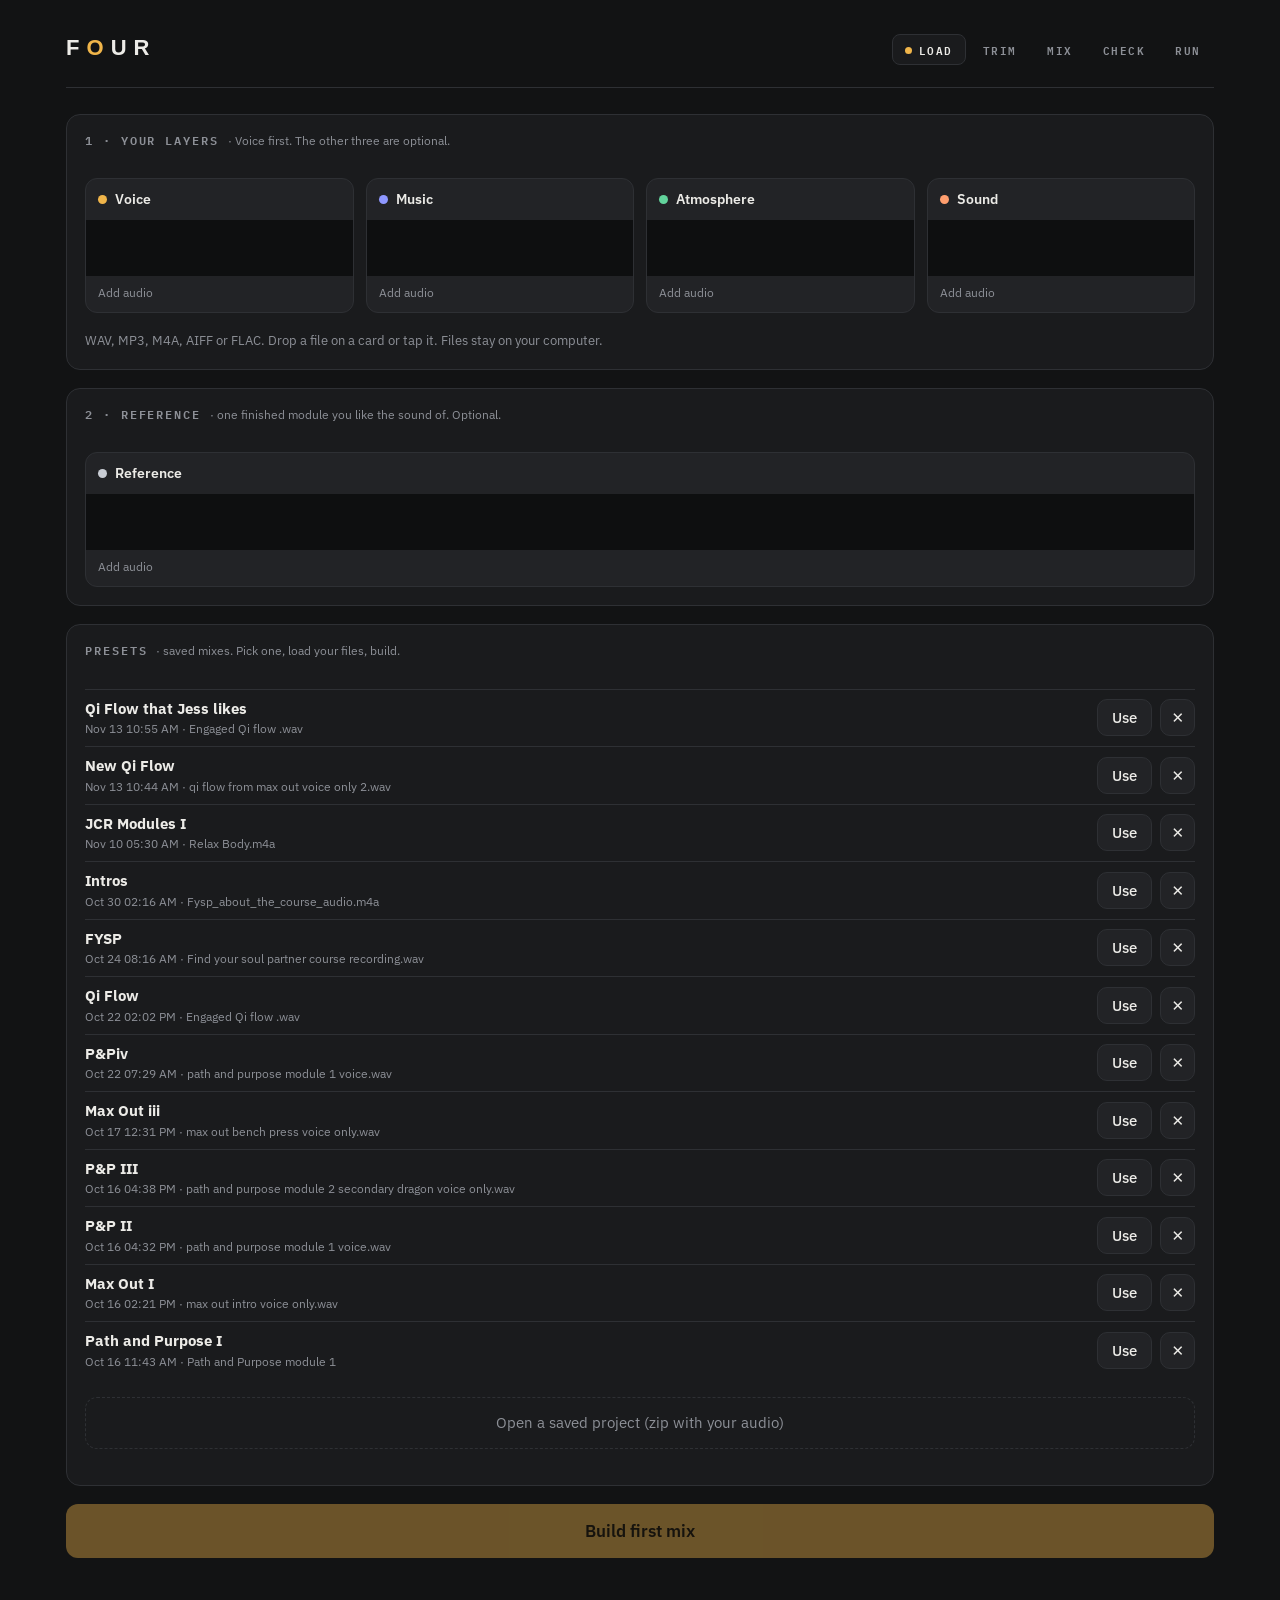
==== commit 5c624295: "FOUR: add New Qi Flow, JCR Modules I and 'Qi Flow that Jess likes' presets; new built-ins now reach " ====
--- a/public/four/index.html
+++ b/public/four/index.html
@@ -1,6 +1,6 @@
 <!doctype html>
 <html lang="en"><head><meta charset="utf-8"><meta name="viewport" content="width=device-width,initial-scale=1,viewport-fit=cover"><meta name="theme-color" content="#121314"><title>FOUR</title><link rel="manifest" href="/four/manifest.webmanifest"><link rel="icon" href="/four/icons/four-32.png"><link rel="apple-touch-icon" href="/four/icons/four-180.png"><meta name="apple-mobile-web-app-capable" content="yes"><meta name="mobile-web-app-capable" content="yes"><meta name="apple-mobile-web-app-status-bar-style" content="black"><meta name="apple-mobile-web-app-title" content="FOUR"></head><body>
-<script>window.FOUR_SEED=[{"id":"intros","full":{"bgOff":0,"edl":{"music":[[0,123.03672916666666]],"voice":[[0,224.59733333333332]]},"lanes":[{"amt":75,"auto":false,"clips":[{"fi":1.3,"fo":0.05,"g":0,"in":0,"out":224.59733333333332,"start":3}],"comp":78,"dip":0,"eq":[-3,-4,-2,-3],"fx":"podcast","id":1,"key":"voice","mute":false,"name":"Voice","p":[38,50,50],"solo":false,"vol":-15},{"amt":50,"auto":false,"clips":[{"fi":10,"fo":2,"g":0,"in":0,"out":123.03672916666666,"start":0},{"fi":2,"fo":5,"g":0,"in":0,"out":110.56060416666666,"start":121.03672916666666}],"comp":0,"dip":-5,"eq":[0,0,0,0],"fx":"none","id":2,"key":"music","mute":false,"name":"Music","p":[50,50,50],"solo":false,"vol":-15},{"amt":31,"auto":false,"clips":[{"fi":0.01,"fo":0.05,"g":0,"in":0,"out":224.59733333333332,"start":3}],"comp":60,"dip":0,"eq":[0,0,0,0],"extra":true,"fx":"reverb","id":3,"key":"voice","mute":false,"name":"Voice 2","p":[20,44,50],"solo":false,"vol":-20}],"lead":3,"matchAmt":0.6,"nid":4,"snapOn":true,"tail":4,"xf":{"atmos":0.2,"music":0.12,"sound":0.08,"voice":0.02}},"name":"Intros","savedAt":1793326606743,"settings":{"bgOff":0,"lanes":[{"amt":75,"comp":78,"dip":0,"eq":[-3,-4,-2,-3],"extra":false,"fx":"podcast","key":"voice","mute":false,"name":"Voice","p":[38,50,50],"solo":false,"vol":-15},{"amt":50,"comp":0,"dip":-5,"eq":[0,0,0,0],"extra":false,"fx":"none","key":"music","mute":false,"name":"Music","p":[50,50,50],"solo":false,"vol":-15},{"amt":31,"comp":60,"dip":0,"eq":[0,0,0,0],"extra":true,"fx":"reverb","key":"voice","mute":false,"name":"Voice 2","p":[20,44,50],"solo":false,"vol":-20}],"matchAmt":0.6},"total":231.59733333333332,"voiceDur":224.59733333333332,"voiceName":"Fysp_about_the_course_audio.m4a"},{"id":"fysp","full":{"bgOff":0,"edl":{"music":[[0,132.04897916666667]],"voice":[[0,3499.4506666666666]]},"lanes":[{"amt":55,"auto":false,"clips":[{"fi":1.7,"fo":1.7,"g":0,"in":0,"out":3499.4506666666666,"start":3}],"comp":60,"dip":0,"eq":[0,0,0,0],"fx":"podcast","id":1,"key":"voice","mute":false,"name":"Voice","p":[50,50,50],"solo":false,"vol":-3},{"amt":50,"auto":false,"clips":[{"fi":2.2,"fo":2,"g":0,"in":0,"out":132.04897916666667,"start":0},{"fi":2,"fo":2,"g":0,"in":0,"out":132.04897916666667,"start":130.04897916666667},{"fi":2,"fo":2,"g":0,"in":0,"out":132.04897916666667,"start":260.09795833333334},{"fi":2,"fo":2,"g":0,"in":0,"out":132.04897916666667,"start":390.14693750000004},{"fi":2,"fo":2,"g":0,"in":0,"out":132.04897916666667,"start":520.1959166666667},{"fi":2,"fo":2,"g":0,"in":0,"out":132.04897916666667,"start":650.2448958333333},{"fi":2,"fo":2,"g":0,"in":0,"out":132.04897916666667,"start":780.293875},{"fi":2,"fo":2,"g":0,"in":0,"out":132.04897916666667,"start":910.3428541666666},{"fi":2,"fo":2,"g":0,"in":0,"out":132.04897916666667,"start":1040.3918333333334},{"fi":2,"fo":2,"g":0,"in":0,"out":132.04897916666667,"start":1170.4408125},{"fi":2,"fo":2,"g":0,"in":0,"out":132.04897916666667,"start":1300.4897916666666},{"fi":2,"fo":2,"g":0,"in":0,"out":132.04897916666667,"start":1430.5387708333333},{"fi":2,"fo":2,"g":0,"in":0,"out":132.04897916666667,"start":1560.58775},{"fi":2,"fo":2,"g":0,"in":0,"out":132.04897916666667,"start":1690.6367291666666},{"fi":2,"fo":2,"g":0,"in":0,"out":132.04897916666667,"start":1820.6857083333332},{"fi":2,"fo":2,"g":0,"in":0,"out":132.04897916666667,"start":1950.7346874999998},{"fi":2,"fo":2,"g":0,"in":0,"out":132.04897916666667,"start":2080.7836666666667},{"fi":2,"fo":2,"g":0,"in":0,"out":132.04897916666667,"start":2210.8326458333336},{"fi":2,"fo":2,"g":0,"in":0,"out":132.04897916666667,"start":2340.8816250000004},{"fi":2,"fo":2,"g":0,"in":0,"out":132.04897916666667,"start":2470.9306041666673},{"fi":2,"fo":2,"g":0,"in":0,"out":132.04897916666667,"start":2600.979583333334},{"fi":2,"fo":2,"g":0,"in":0,"out":132.04897916666667,"start":2731.028562500001},{"fi":2,"fo":2,"g":0,"in":0,"out":132.04897916666667,"start":2861.077541666668},{"fi":2,"fo":2,"g":0,"in":0,"out":132.04897916666667,"start":2991.126520833335},{"fi":2,"fo":2,"g":0,"in":0,"out":132.04897916666667,"start":3121.1755000000016},{"fi":2,"fo":2,"g":0,"in":0,"out":132.04897916666667,"start":3251.2244791666685},{"fi":2,"fo":7.3,"g":0,"in":0,"out":129.11805095313332,"start":3381.2734583333354}],"comp":0,"dip":-9,"eq":[0,0,0,0],"fx":"none","id":2,"key":"music","mute":false,"name":"Music","p":[50,50,50],"solo":false,"vol":-9},{"amt":34,"auto":false,"clips":[{"fi":1.7,"fo":1.6,"g":0,"in":0,"out":3499.4506666666666,"start":3}],"comp":60,"dip":0,"eq":[0,0,0,0],"extra":true,"fx":"reverb","id":3,"key":"voice","mute":false,"name":"Voice 2","p":[50,50,50],"solo":false,"vol":-10}],"lead":3,"matchAmt":0.6,"nid":4,"snapOn":true,"tail":4,"xf":{"atmos":0.2,"music":0.12,"sound":0.08,"voice":0.02}},"name":"FYSP","savedAt":1792829788801,"settings":{"bgOff":0,"lanes":[{"amt":55,"comp":60,"dip":0,"eq":[0,0,0,0],"extra":false,"fx":"podcast","key":"voice","mute":false,"name":"Voice","p":[50,50,50],"solo":false,"vol":-3},{"amt":50,"comp":0,"dip":-9,"eq":[0,0,0,0],"extra":false,"fx":"none","key":"music","mute":false,"name":"Music","p":[50,50,50],"solo":false,"vol":-9},{"amt":34,"comp":60,"dip":0,"eq":[0,0,0,0],"extra":true,"fx":"reverb","key":"voice","mute":false,"name":"Voice 2","p":[50,50,50],"solo":false,"vol":-10}],"matchAmt":0.6},"total":3510.3915092864686,"voiceDur":3499.4506666666666,"voiceName":"Find your soul partner course recording.wav"},{"id":"qi-flow","full":{"bgOff":0,"edl":{"music":[[0,326.0342708333333]],"voice":[[0,394.72]]},"lanes":[{"amt":55,"auto":true,"clips":[{"fi":0.01,"fo":0.05,"g":0,"in":0,"out":394.72,"start":3}],"comp":60,"dip":0,"eq":[0,0,0,0],"fx":"podcast","id":1,"key":"voice","mute":false,"name":"Voice","p":[50,50,50],"solo":false,"vol":0},{"amt":50,"auto":true,"clips":[{"fi":1.5,"fo":2,"g":0,"in":0,"out":326.0342708333333,"start":0},{"fi":2,"fo":5,"g":0,"in":0,"out":77.6857291666667,"start":324.0342708333333}],"comp":0,"dip":-9,"eq":[0,0,0,0],"fx":"none","id":2,"key":"music","mute":false,"name":"Music","p":[50,50,50],"solo":false,"vol":-9},{"amt":28,"auto":true,"clips":[{"fi":0.01,"fo":0.05,"g":0,"in":0,"out":394.72,"start":3}],"comp":60,"dip":0,"eq":[0,0,0,0],"extra":true,"fx":"reverb","id":3,"key":"voice","mute":false,"name":"Voice 2","p":[74,50,32],"solo":false,"vol":-3}],"lead":3,"matchAmt":0.6,"nid":4,"snapOn":true,"tail":4,"xf":{"atmos":0.2,"music":0.12,"sound":0.08,"voice":0.02}},"name":"Qi Flow","savedAt":1792677762505,"settings":{"bgOff":0,"lanes":[{"amt":55,"comp":60,"dip":0,"eq":[0,0,0,0],"extra":false,"fx":"podcast","key":"voice","mute":false,"name":"Voice","p":[50,50,50],"solo":false,"vol":0},{"amt":50,"comp":0,"dip":-9,"eq":[0,0,0,0],"extra":false,"fx":"none","key":"music","mute":false,"name":"Music","p":[50,50,50],"solo":false,"vol":-9},{"amt":28,"comp":60,"dip":0,"eq":[0,0,0,0],"extra":true,"fx":"reverb","key":"voice","mute":false,"name":"Voice 2","p":[74,50,32],"solo":false,"vol":-3}],"matchAmt":0.6},"total":401.72,"voiceDur":394.72,"voiceName":"Engaged Qi flow .wav"},{"id":"p-piv","full":{"bgOff":0,"edl":{"atmos":[[0,1746.68]],"music":[[0,974.544]],"voice":[[0,1746.16]]},"lanes":[{"amt":6,"auto":false,"clips":[{"fi":2.1,"fo":0.05,"g":0,"in":0,"out":1746.16,"start":3}],"comp":60,"dip":0,"eq":[0,0,0,0],"fx":"reverb","id":1,"key":"voice","mute":false,"name":"Voice","p":[50,50,50],"solo":false,"vol":-3},{"amt":50,"auto":true,"clips":[{"fi":1.5,"fo":2,"g":0,"in":0,"out":974.544,"start":0},{"fi":2,"fo":5,"g":0,"in":0,"out":780.6160000000001,"start":972.544}],"comp":0,"dip":-5,"eq":[0,0,0,0],"fx":"none","id":2,"key":"music","mute":false,"name":"Music","p":[50,50,50],"solo":false,"vol":-21},{"amt":15,"auto":false,"clips":[{"fi":5.1,"fo":2,"g":0,"in":0,"out":1746.68,"start":0},{"fi":2,"fo":5,"g":0,"in":0,"out":8.480000000000018,"start":1744.68}],"comp":0,"dip":-6,"eq":[0,0,0,0],"fx":"reverb","id":3,"key":"atmos","mute":false,"name":"Atmosphere","p":[50,50,50],"solo":false,"vol":-21},{"amt":60,"auto":false,"clips":[{"fi":2.2,"fo":0.05,"g":0,"in":0,"out":1746.16,"start":3}],"comp":60,"dip":0,"eq":[0,-4,0,0],"extra":true,"fx":"none","id":4,"key":"voice","mute":false,"name":"Voice 2","p":[50,50,50],"solo":false,"vol":-8}],"lead":3,"matchAmt":0.6,"nid":5,"snapOn":true,"tail":4,"xf":{"atmos":0.2,"music":0.12,"sound":0.08,"voice":0.02}},"name":"P&Piv","savedAt":1792654181846,"settings":{"bgOff":0,"lanes":[{"amt":6,"comp":60,"dip":0,"eq":[0,0,0,0],"extra":false,"fx":"reverb","key":"voice","mute":false,"name":"Voice","p":[50,50,50],"solo":false,"vol":-3},{"amt":50,"comp":0,"dip":-5,"eq":[0,0,0,0],"extra":false,"fx":"none","key":"music","mute":false,"name":"Music","p":[50,50,50],"solo":false,"vol":-21},{"amt":15,"comp":0,"dip":-6,"eq":[0,0,0,0],"extra":false,"fx":"reverb","key":"atmos","mute":false,"name":"Atmosphere","p":[50,50,50],"solo":false,"vol":-21},{"amt":60,"comp":60,"dip":0,"eq":[0,-4,0,0],"extra":true,"fx":"none","key":"voice","mute":false,"name":"Voice 2","p":[50,50,50],"solo":false,"vol":-8}],"matchAmt":0.6},"total":1753.16,"voiceDur":1746.16,"voiceName":"path and purpose module 1 voice.wav"},{"id":"max-out-iii","full":{"bgOff":0,"edl":{"music":[[0,62.0669375]],"voice":[[0,707.52]]},"lanes":[{"amt":82,"auto":true,"clips":[{"fi":0.01,"fo":0.05,"g":0,"in":0,"out":707.52,"start":3}],"comp":60,"dip":0,"eq":[0,0,0,0],"fx":"podcast","id":1,"key":"voice","mute":false,"name":"Voice","p":[50,50,50],"solo":false,"vol":1},{"amt":50,"auto":true,"clips":[{"fi":1.5,"fo":2,"g":0,"in":0,"out":62.0669375,"start":0},{"fi":2,"fo":2,"g":0,"in":0,"out":62.0669375,"start":60.0669375},{"fi":2,"fo":2,"g":0,"in":0,"out":62.0669375,"start":120.133875},{"fi":2,"fo":2,"g":0,"in":0,"out":62.0669375,"start":180.2008125},{"fi":2,"fo":2,"g":0,"in":0,"out":62.0669375,"start":240.26775},{"fi":2,"fo":2,"g":0,"in":0,"out":62.0669375,"start":300.33468750000003},{"fi":2,"fo":2,"g":0,"in":0,"out":62.0669375,"start":360.401625},{"fi":2,"fo":2,"g":0,"in":0,"out":62.0669375,"start":420.4685625},{"fi":2,"fo":2,"g":0,"in":0,"out":62.0669375,"start":480.5355},{"fi":2,"fo":2,"g":0,"in":0,"out":62.0669375,"start":540.6024375000001},{"fi":2,"fo":2,"g":0,"in":0,"out":62.0669375,"start":600.6693750000001},{"fi":2,"fo":5,"g":0,"in":0,"out":53.78368749999993,"start":660.7363125}],"comp":0,"dip":-6,"eq":[0,0,0,0],"fx":"none","id":2,"key":"music","mute":false,"name":"Music","p":[50,50,50],"solo":false,"vol":-16},{"amt":2,"auto":true,"clips":[{"fi":0.01,"fo":0.05,"g":0,"in":0,"out":707.52,"start":3}],"comp":60,"dip":0,"eq":[0,0,0,0],"extra":true,"fx":"delay","id":3,"key":"voice","mute":false,"name":"Voice 2","p":[50,50,50],"solo":false,"vol":-15},{"amt":100,"auto":true,"clips":[{"fi":0.01,"fo":0.05,"g":0,"in":0,"out":707.52,"start":3}],"comp":60,"dip":0,"eq":[0,-9,0,0],"extra":true,"fx":"reverb","id":5,"key":"voice","mute":false,"name":"Voice 4","p":[9,57,0],"solo":false,"vol":-3}],"lead":3,"matchAmt":0.6,"nid":6,"snapOn":true,"tail":4,"xf":{"atmos":0.2,"music":0.12,"sound":0.08,"voice":0.02}},"name":"Max Out iii","savedAt":1792240278958,"settings":{"bgOff":0,"lanes":[{"amt":82,"comp":60,"dip":0,"eq":[0,0,0,0],"extra":false,"fx":"podcast","key":"voice","mute":false,"name":"Voice","p":[50,50,50],"solo":false,"vol":1},{"amt":50,"comp":0,"dip":-6,"eq":[0,0,0,0],"extra":false,"fx":"none","key":"music","mute":false,"name":"Music","p":[50,50,50],"solo":false,"vol":-16},{"amt":2,"comp":60,"dip":0,"eq":[0,0,0,0],"extra":true,"fx":"delay","key":"voice","mute":false,"name":"Voice 2","p":[50,50,50],"solo":false,"vol":-15},{"amt":100,"comp":60,"dip":0,"eq":[0,-9,0,0],"extra":true,"fx":"reverb","key":"voice","mute":false,"name":"Voice 4","p":[9,57,0],"solo":false,"vol":-3}],"matchAmt":0.6},"total":714.52,"voiceDur":707.52,"voiceName":"max out bench press voice only.wav"},{"id":"p-p-iii","full":{"bgOff":0,"edl":{"atmos":[[0,1146.2]],"music":[[0,974.544]],"voice":[[0,1146.2]]},"lanes":[{"amt":6,"auto":false,"clips":[{"fi":0.01,"fo":0.05,"g":0,"in":0,"out":1146.2,"start":3}],"dip":0,"fx":"reverb","id":1,"key":"voice","mute":false,"name":"Voice","p":[50,50,50],"solo":false,"vol":-3},{"amt":50,"auto":true,"clips":[{"fi":1.5,"fo":2,"g":0,"in":0,"out":974.544,"start":0},{"fi":2,"fo":5,"g":0,"in":0,"out":180.65600000000006,"start":972.544}],"dip":-5,"fx":"none","id":2,"key":"music","mute":false,"name":"Music","p":[50,50,50],"solo":false,"vol":-21},{"amt":15,"auto":true,"clips":[{"fi":2.5,"fo":2,"g":0,"in":0,"out":1146.2,"start":0},{"fi":2,"fo":5,"g":0,"in":0,"out":9,"start":1144.2}],"dip":-3,"fx":"reverb","id":3,"key":"atmos","mute":false,"name":"Atmosphere","p":[50,50,50],"solo":false,"vol":-17},{"amt":60,"auto":false,"clips":[{"fi":0.01,"fo":0.05,"g":0,"in":0,"out":1146.2,"start":3}],"dip":0,"extra":true,"fx":"none","id":4,"key":"voice","mute":false,"name":"Voice 2","p":[50,50,50],"solo":false,"vol":-15}],"lead":3,"matchAmt":0.6,"nid":5,"snapOn":true,"tail":4,"xf":{"atmos":0.2,"music":0.12,"sound":0.08,"voice":0.02}},"name":"P&P III","savedAt":1792168720528,"settings":{"bgOff":0,"lanes":[{"amt":6,"dip":0,"extra":false,"fx":"reverb","key":"voice","mute":false,"name":"Voice","p":[50,50,50],"solo":false,"vol":-3},{"amt":50,"dip":-5,"extra":false,"fx":"none","key":"music","mute":false,"name":"Music","p":[50,50,50],"solo":false,"vol":-21},{"amt":15,"dip":-3,"extra":false,"fx":"reverb","key":"atmos","mute":false,"name":"Atmosphere","p":[50,50,50],"solo":false,"vol":-17},{"amt":60,"dip":0,"extra":true,"fx":"none","key":"voice","mute":false,"name":"Voice 2","p":[50,50,50],"solo":false,"vol":-15}],"matchAmt":0.6},"total":1153.2,"voiceDur":1146.2,"voiceName":"path and purpose module 2 secondary dragon voice only.wav"},{"id":"p-p-ii","full":{"bgOff":0,"edl":{"atmos":[[0,1746.68]],"music":[[0,974.544]],"voice":[[1.6500000000000001,9.785],[10.415,94.025],[94.61500000000001,185.025],[185.715,226.54500000000002],[227.95499999999998,241.40500000000003],[242.355,254.865],[256.255,268.845],[269.335,279.245],[279.755,357.685],[358.555,389.76500000000004],[393.335,424.425],[425.135,440.545],[441.535,465.02500000000003],[465.795,478.185],[479.795,483.245],[484.055,504.165],[504.815,508.88500000000005],[512.6750000000001,520.385],[523.0150000000001,532.365],[536.975,543.525],[549.8950000000001,552.8249999999999],[554.095,555.545],[557.9150000000001,559.765],[560.4350000000001,565.5849999999999],[570.5550000000001,572.545],[573.715,577.805],[584.355,590.805],[597.8950000000001,603.485],[604.235,605.545],[608.495,614.3249999999999],[618.0350000000001,620.285],[624.1550000000001,628.185],[628.975,649.3249999999999],[649.995,655.185],[655.6350000000001,657.685],[658.455,660.385],[660.9150000000001,663.125],[663.7550000000001,668.805],[671.2550000000001,675.185],[676.4350000000001,695.545],[696.0350000000001,700.005],[701.5350000000001,712.0649999999999],[714.315,723.285],[724.3950000000001,733.005],[736.0150000000001,737.8449999999999],[738.8750000000001,761.905],[762.815,776.545],[777.355,791.545],[792.1350000000001,800.745],[801.9150000000001,810.745],[811.215,814.605],[816.1550000000001,817.345],[818.195,847.765],[850.815,869.7049999999999],[871.455,876.245],[882.855,885.725],[886.4350000000001,978.805],[980.7750000000001,981.8249999999999],[982.315,1048.5049999999999],[1049.655,1070.0049999999999],[1072.595,1676.245],[1678.115,1679.625],[1682.535,1684.525],[1685.4150000000002,1689.585],[1690.9150000000002,1694.825],[1695.775,1707.805],[1710.015,1711.085],[1711.755,1720.845],[1723.775,1744.2]]},"lanes":[{"amt":7,"auto":true,"clips":[{"fi":0.01,"fo":0.05,"g":0,"in":0,"out":1617.749999999995,"start":3}],"dip":0,"fx":"reverb","id":1,"key":"voice","mute":false,"name":"Voice","p":[50,50,50],"solo":false,"vol":-2},{"amt":50,"auto":true,"clips":[{"fi":1.5,"fo":2,"g":0,"in":0,"out":974.544,"start":0},{"fi":2,"fo":5,"g":0,"in":0,"out":652.205999999995,"start":972.544}],"dip":-5,"fx":"none","id":2,"key":"music","mute":false,"name":"Music","p":[50,50,50],"solo":false,"vol":-21},{"amt":15,"auto":false,"clips":[{"fi":2.5,"fo":5,"g":0,"in":0,"out":1624.749999999995,"start":0}],"dip":-3,"fx":"reverb","id":3,"key":"atmos","mute":false,"name":"Atmosphere","p":[50,50,50],"solo":false,"vol":-13},{"amt":60,"auto":true,"clips":[{"fi":0.01,"fo":0.05,"g":0,"in":0,"out":1617.749999999995,"start":3}],"dip":0,"extra":true,"fx":"none","id":4,"key":"voice","mute":false,"name":"Voice 2","p":[50,50,50],"solo":false,"vol":-10}],"lead":3,"matchAmt":0.6,"nid":5,"snapOn":true,"tail":4,"xf":{"atmos":0.2,"music":0.12,"sound":0.08,"voice":0.02}},"name":"P&P II","savedAt":1792168365857,"settings":{"bgOff":0,"lanes":[{"amt":7,"dip":0,"extra":false,"fx":"reverb","key":"voice","mute":false,"name":"Voice","p":[50,50,50],"solo":false,"vol":-2},{"amt":50,"dip":-5,"extra":false,"fx":"none","key":"music","mute":false,"name":"Music","p":[50,50,50],"solo":false,"vol":-21},{"amt":15,"dip":-3,"extra":false,"fx":"reverb","key":"atmos","mute":false,"name":"Atmosphere","p":[50,50,50],"solo":false,"vol":-13},{"amt":60,"dip":0,"extra":true,"fx":"none","key":"voice","mute":false,"name":"Voice 2","p":[50,50,50],"solo":false,"vol":-10}],"matchAmt":0.6},"total":1624.749999999995,"voiceDur":1746.16,"voiceName":"path and purpose module 1 voice.wav"},{"id":"max-out-i","full":{"bgOff":0,"edl":{"music":[[0,62.0669375]],"voice":[[0.9500000000000001,148.64]]},"lanes":[{"amt":82,"auto":true,"clips":[{"fi":0.01,"fo":0.05,"g":0,"in":0,"out":147.69,"start":3}],"dip":0,"fx":"podcast","id":1,"key":"voice","mute":false,"name":"Voice","p":[50,50,50],"solo":false,"vol":1},{"amt":50,"auto":true,"clips":[{"fi":1.5,"fo":2,"g":0,"in":0,"out":62.0669375,"start":0},{"fi":2,"fo":2,"g":0,"in":0,"out":62.0669375,"start":60.0669375},{"fi":2,"fo":5,"g":0,"in":0,"out":34.556124999999994,"start":120.133875}],"dip":-4,"fx":"none","id":2,"key":"music","mute":false,"name":"Music","p":[50,50,50],"solo":false,"vol":-11},{"amt":2,"auto":true,"clips":[{"fi":0.01,"fo":0.05,"g":0,"in":0,"out":147.69,"start":3}],"dip":0,"extra":true,"fx":"delay","id":3,"key":"voice","mute":false,"name":"Voice 2","p":[50,50,50],"solo":false,"vol":-15},{"amt":19,"auto":true,"clips":[{"fi":0.01,"fo":0.05,"g":0,"in":0,"out":147.69,"start":3}],"dip":0,"extra":true,"fx":"spaceship","id":4,"key":"voice","mute":true,"name":"Voice 3","p":[50,50,50],"solo":false,"vol":-3},{"amt":14,"auto":true,"clips":[{"fi":0.01,"fo":0.05,"g":0,"in":0,"out":147.69,"start":3}],"dip":0,"extra":true,"fx":"reverb","id":5,"key":"voice","mute":false,"name":"Voice 4","p":[15,100,50],"solo":false,"vol":-3}],"lead":3,"matchAmt":0.6,"nid":6,"snapOn":true,"tail":4,"xf":{"atmos":0.2,"music":0.12,"sound":0.08,"voice":0.02}},"name":"Max Out I","savedAt":1792160487319,"settings":{"bgOff":0,"lanes":[{"amt":82,"dip":0,"extra":false,"fx":"podcast","key":"voice","mute":false,"name":"Voice","p":[50,50,50],"solo":false,"vol":1},{"amt":50,"dip":-4,"extra":false,"fx":"none","key":"music","mute":false,"name":"Music","p":[50,50,50],"solo":false,"vol":-11},{"amt":2,"dip":0,"extra":true,"fx":"delay","key":"voice","mute":false,"name":"Voice 2","p":[50,50,50],"solo":false,"vol":-15},{"amt":19,"dip":0,"extra":true,"fx":"spaceship","key":"voice","mute":true,"name":"Voice 3","p":[50,50,50],"solo":false,"vol":-3},{"amt":14,"dip":0,"extra":true,"fx":"reverb","key":"voice","mute":false,"name":"Voice 4","p":[15,100,50],"solo":false,"vol":-3}],"matchAmt":0.6},"total":154.69,"voiceDur":148.64,"voiceName":"max out intro voice only.wav"},{"id":"path-and-purpose-i","name":"Path and Purpose I","note":"Rebuilt from your screenshots: levels and effects only. Load your files, build, and these apply.","savedAt":1760615000000,"settings":{"bgOff":0,"lanes":[{"amt":21,"dip":0,"extra":false,"fx":"reverb","key":"voice","mute":false,"name":"Voice","p":[50,50,50],"solo":false,"vol":-2},{"amt":50,"dip":-5,"extra":false,"fx":"none","key":"music","mute":false,"name":"Music","p":[50,50,50],"solo":false,"vol":-16},{"amt":6,"dip":-3,"extra":false,"fx":"reverb","key":"atmos","mute":false,"name":"Atmosphere","p":[50,50,50],"solo":false,"vol":0},{"amt":27,"dip":0,"extra":true,"fx":"podcast","key":"voice","mute":false,"name":"Voice 2","p":[50,50,50],"solo":false,"vol":-23}],"matchAmt":0.6},"total":1567.5,"voiceDur":0,"voiceName":"Path and Purpose module 1"}]</script>
+<script>window.FOUR_SEED=[{"id":"qi-flow-jess","full":{"bgOff":0,"edl":{"music":[[0,326.0342708333333]],"voice":[[0,394.72]]},"lanes":[{"amt":55,"auto":true,"clips":[{"fi":0.01,"fo":0.05,"g":0,"in":0,"out":394.72,"start":3}],"comp":60,"dip":0,"eq":[0,0,0,0],"fx":"podcast","id":1,"key":"voice","mute":false,"name":"Voice","p":[50,50,50],"solo":false,"vol":0},{"amt":50,"auto":true,"clips":[{"fi":1.5,"fo":2,"g":0,"in":0,"out":326.0342708333333,"start":0},{"fi":2,"fo":5,"g":0,"in":0,"out":77.6857291666667,"start":324.0342708333333}],"comp":0,"dip":-9,"eq":[0,0,0,0],"fx":"none","id":2,"key":"music","mute":false,"name":"Music","p":[50,50,50],"solo":false,"vol":-9},{"amt":28,"auto":true,"clips":[{"fi":0.01,"fo":0.05,"g":0,"in":0,"out":394.72,"start":3}],"comp":60,"dip":0,"eq":[0,0,0,0],"extra":true,"fx":"reverb","id":3,"key":"voice","mute":false,"name":"Voice 2","p":[74,50,32],"solo":false,"vol":-3}],"lead":3,"matchAmt":0.6,"nid":4,"snapOn":true,"tail":4,"xf":{"atmos":0.2,"music":0.12,"sound":0.08,"voice":0.02}},"name":"Qi Flow that Jess likes","savedAt":1794567324730,"settings":{"bgOff":0,"lanes":[{"amt":55,"comp":60,"dip":0,"eq":[0,0,0,0],"extra":false,"fx":"podcast","key":"voice","mute":false,"name":"Voice","p":[50,50,50],"solo":false,"vol":0},{"amt":50,"comp":0,"dip":-9,"eq":[0,0,0,0],"extra":false,"fx":"none","key":"music","mute":false,"name":"Music","p":[50,50,50],"solo":false,"vol":-9},{"amt":28,"comp":60,"dip":0,"eq":[0,0,0,0],"extra":true,"fx":"reverb","key":"voice","mute":false,"name":"Voice 2","p":[74,50,32],"solo":false,"vol":-3}],"matchAmt":0.6},"total":401.72,"voiceDur":394.72,"voiceName":"Engaged Qi flow .wav"},{"id":"new-qi-flow","full":{"bgOff":0,"edl":{"music":[[0,62.0669375]],"voice":[[0,429.6]]},"lanes":[{"amt":82,"auto":false,"clips":[{"fi":1.1,"fo":1.6,"g":0,"in":0,"out":428.09167692926815,"start":3}],"comp":68,"dip":0,"eq":[-2,-3,4,6],"fx":"podcast","id":1,"key":"voice","mute":false,"name":"Voice","nr":true,"nri":70,"p":[50,66,50],"solo":false,"vol":1,"wd":100},{"amt":50,"auto":false,"clips":[{"fi":1.5,"fo":2,"g":0,"in":0,"out":62.0669375,"start":0},{"fi":2,"fo":2,"g":0,"in":0,"out":62.0669375,"start":60.0669375},{"fi":2,"fo":2,"g":0,"in":0,"out":62.0669375,"start":120.133875},{"fi":2,"fo":2,"g":0,"in":0,"out":62.0669375,"start":180.2008125},{"fi":2,"fo":2,"g":0,"in":0,"out":62.0669375,"start":240.26775},{"fi":2,"fo":2,"g":0,"in":0,"out":62.0669375,"start":300.33468750000003},{"fi":2,"fo":2,"g":0,"in":0,"out":62.0669375,"start":360.401625},{"fi":2,"fo":7.5,"g":0,"in":0,"out":16.131437500000004,"start":420.4685625}],"comp":0,"dip":-4,"eq":[0,0,0,0],"fx":"none","id":2,"key":"music","mute":false,"name":"Music","nr":false,"nri":50,"p":[50,50,50],"solo":false,"vol":-21,"wd":100},{"amt":0,"auto":true,"clips":[{"fi":0.01,"fo":0.05,"g":0,"in":0,"out":429.6,"start":3}],"comp":60,"dip":0,"eq":[0,0,0,0],"extra":true,"fx":"spaceship","id":4,"key":"voice","mute":true,"name":"Voice 3","nr":false,"nri":50,"p":[50,50,50],"solo":false,"vol":-3,"wd":100},{"amt":14,"auto":false,"clips":[{"fi":1.6,"fo":1.6,"g":0,"in":0,"out":428.09167692926815,"start":3}],"comp":60,"dip":0,"eq":[0,0,0,0],"extra":true,"fx":"reverb","id":5,"key":"voice","mute":false,"name":"Voice 4","nr":false,"nri":50,"p":[15,100,50],"solo":false,"vol":-10,"wd":135}],"lead":3,"matchAmt":0.6,"nid":6,"snapOn":true,"tail":4,"xf":{"atmos":0.2,"music":0.12,"sound":0.08,"voice":0.02}},"name":"New Qi Flow","savedAt":1794566698392,"settings":{"bgOff":0,"lanes":[{"amt":82,"comp":68,"dip":0,"eq":[-2,-3,4,6],"extra":false,"fx":"podcast","key":"voice","mute":false,"name":"Voice","nr":true,"nri":70,"p":[50,66,50],"solo":false,"vol":1,"wd":100},{"amt":50,"comp":0,"dip":-4,"eq":[0,0,0,0],"extra":false,"fx":"none","key":"music","mute":false,"name":"Music","nr":false,"nri":50,"p":[50,50,50],"solo":false,"vol":-21,"wd":100},{"amt":0,"comp":60,"dip":0,"eq":[0,0,0,0],"extra":true,"fx":"spaceship","key":"voice","mute":true,"name":"Voice 3","nr":false,"nri":50,"p":[50,50,50],"solo":false,"vol":-3,"wd":100},{"amt":14,"comp":60,"dip":0,"eq":[0,0,0,0],"extra":true,"fx":"reverb","key":"voice","mute":false,"name":"Voice 4","nr":false,"nri":50,"p":[15,100,50],"solo":false,"vol":-10,"wd":135}],"matchAmt":0.6},"total":436.6,"voiceDur":429.6,"voiceName":"qi flow from max out voice only 2.wav"},{"id":"jcr-modules-i","full":{"bgOff":0,"edl":{"music":[[0,386.313]],"voice":[[0,185.17333333333335]]},"lanes":[{"amt":50,"auto":false,"clips":[{"fi":4,"fo":0.05,"g":0,"in":0,"out":185.17333333333335,"start":1.485742458339207}],"comp":81,"dip":0,"eq":[0,0,4,2],"fx":"podcast","id":1,"key":"voice","mute":false,"name":"Voice","p":[50,81,50],"solo":false,"vol":-1},{"amt":50,"auto":false,"clips":[{"fi":4.8,"fo":5,"g":0,"in":0,"out":192.17333333333335,"start":0}],"comp":0,"dip":-9,"eq":[0,0,0,0],"fx":"none","id":2,"key":"music","mute":false,"name":"Music","p":[50,50,50],"solo":false,"vol":-18},{"amt":60,"auto":true,"clips":[{"fi":4,"fo":0.05,"g":0,"in":0,"out":185.17333333333335,"start":1.485742458339207}],"comp":60,"dip":0,"eq":[0,0,0,0],"extra":true,"fx":"reverb","id":4,"key":"voice","mute":false,"name":"Voice 3","p":[50,50,50],"solo":false,"vol":-3}],"lead":3,"matchAmt":0.6,"nid":5,"snapOn":true,"tail":4,"xf":{"atmos":0.2,"music":0.12,"sound":0.08,"voice":0.02}},"name":"JCR Modules I","savedAt":1794288620140,"settings":{"bgOff":0,"lanes":[{"amt":50,"comp":81,"dip":0,"eq":[0,0,4,2],"extra":false,"fx":"podcast","key":"voice","mute":false,"name":"Voice","p":[50,81,50],"solo":false,"vol":-1},{"amt":50,"comp":0,"dip":-9,"eq":[0,0,0,0],"extra":false,"fx":"none","key":"music","mute":false,"name":"Music","p":[50,50,50],"solo":false,"vol":-18},{"amt":60,"comp":60,"dip":0,"eq":[0,0,0,0],"extra":true,"fx":"reverb","key":"voice","mute":false,"name":"Voice 3","p":[50,50,50],"solo":false,"vol":-3}],"matchAmt":0.6},"total":192.17333333333335,"voiceDur":185.17333333333335,"voiceName":"Relax Body.m4a"},{"id":"intros","full":{"bgOff":0,"edl":{"music":[[0,123.03672916666666]],"voice":[[0,224.59733333333332]]},"lanes":[{"amt":75,"auto":false,"clips":[{"fi":1.3,"fo":0.05,"g":0,"in":0,"out":224.59733333333332,"start":3}],"comp":78,"dip":0,"eq":[-3,-4,-2,-3],"fx":"podcast","id":1,"key":"voice","mute":false,"name":"Voice","p":[38,50,50],"solo":false,"vol":-15},{"amt":50,"auto":false,"clips":[{"fi":10,"fo":2,"g":0,"in":0,"out":123.03672916666666,"start":0},{"fi":2,"fo":5,"g":0,"in":0,"out":110.56060416666666,"start":121.03672916666666}],"comp":0,"dip":-5,"eq":[0,0,0,0],"fx":"none","id":2,"key":"music","mute":false,"name":"Music","p":[50,50,50],"solo":false,"vol":-15},{"amt":31,"auto":false,"clips":[{"fi":0.01,"fo":0.05,"g":0,"in":0,"out":224.59733333333332,"start":3}],"comp":60,"dip":0,"eq":[0,0,0,0],"extra":true,"fx":"reverb","id":3,"key":"voice","mute":false,"name":"Voice 2","p":[20,44,50],"solo":false,"vol":-20}],"lead":3,"matchAmt":0.6,"nid":4,"snapOn":true,"tail":4,"xf":{"atmos":0.2,"music":0.12,"sound":0.08,"voice":0.02}},"name":"Intros","savedAt":1793326606743,"settings":{"bgOff":0,"lanes":[{"amt":75,"comp":78,"dip":0,"eq":[-3,-4,-2,-3],"extra":false,"fx":"podcast","key":"voice","mute":false,"name":"Voice","p":[38,50,50],"solo":false,"vol":-15},{"amt":50,"comp":0,"dip":-5,"eq":[0,0,0,0],"extra":false,"fx":"none","key":"music","mute":false,"name":"Music","p":[50,50,50],"solo":false,"vol":-15},{"amt":31,"comp":60,"dip":0,"eq":[0,0,0,0],"extra":true,"fx":"reverb","key":"voice","mute":false,"name":"Voice 2","p":[20,44,50],"solo":false,"vol":-20}],"matchAmt":0.6},"total":231.59733333333332,"voiceDur":224.59733333333332,"voiceName":"Fysp_about_the_course_audio.m4a"},{"id":"fysp","full":{"bgOff":0,"edl":{"music":[[0,132.04897916666667]],"voice":[[0,3499.4506666666666]]},"lanes":[{"amt":55,"auto":false,"clips":[{"fi":1.7,"fo":1.7,"g":0,"in":0,"out":3499.4506666666666,"start":3}],"comp":60,"dip":0,"eq":[0,0,0,0],"fx":"podcast","id":1,"key":"voice","mute":false,"name":"Voice","p":[50,50,50],"solo":false,"vol":-3},{"amt":50,"auto":false,"clips":[{"fi":2.2,"fo":2,"g":0,"in":0,"out":132.04897916666667,"start":0},{"fi":2,"fo":2,"g":0,"in":0,"out":132.04897916666667,"start":130.04897916666667},{"fi":2,"fo":2,"g":0,"in":0,"out":132.04897916666667,"start":260.09795833333334},{"fi":2,"fo":2,"g":0,"in":0,"out":132.04897916666667,"start":390.14693750000004},{"fi":2,"fo":2,"g":0,"in":0,"out":132.04897916666667,"start":520.1959166666667},{"fi":2,"fo":2,"g":0,"in":0,"out":132.04897916666667,"start":650.2448958333333},{"fi":2,"fo":2,"g":0,"in":0,"out":132.04897916666667,"start":780.293875},{"fi":2,"fo":2,"g":0,"in":0,"out":132.04897916666667,"start":910.3428541666666},{"fi":2,"fo":2,"g":0,"in":0,"out":132.04897916666667,"start":1040.3918333333334},{"fi":2,"fo":2,"g":0,"in":0,"out":132.04897916666667,"start":1170.4408125},{"fi":2,"fo":2,"g":0,"in":0,"out":132.04897916666667,"start":1300.4897916666666},{"fi":2,"fo":2,"g":0,"in":0,"out":132.04897916666667,"start":1430.5387708333333},{"fi":2,"fo":2,"g":0,"in":0,"out":132.04897916666667,"start":1560.58775},{"fi":2,"fo":2,"g":0,"in":0,"out":132.04897916666667,"start":1690.6367291666666},{"fi":2,"fo":2,"g":0,"in":0,"out":132.04897916666667,"start":1820.6857083333332},{"fi":2,"fo":2,"g":0,"in":0,"out":132.04897916666667,"start":1950.7346874999998},{"fi":2,"fo":2,"g":0,"in":0,"out":132.04897916666667,"start":2080.7836666666667},{"fi":2,"fo":2,"g":0,"in":0,"out":132.04897916666667,"start":2210.8326458333336},{"fi":2,"fo":2,"g":0,"in":0,"out":132.04897916666667,"start":2340.8816250000004},{"fi":2,"fo":2,"g":0,"in":0,"out":132.04897916666667,"start":2470.9306041666673},{"fi":2,"fo":2,"g":0,"in":0,"out":132.04897916666667,"start":2600.979583333334},{"fi":2,"fo":2,"g":0,"in":0,"out":132.04897916666667,"start":2731.028562500001},{"fi":2,"fo":2,"g":0,"in":0,"out":132.04897916666667,"start":2861.077541666668},{"fi":2,"fo":2,"g":0,"in":0,"out":132.04897916666667,"start":2991.126520833335},{"fi":2,"fo":2,"g":0,"in":0,"out":132.04897916666667,"start":3121.1755000000016},{"fi":2,"fo":2,"g":0,"in":0,"out":132.04897916666667,"start":3251.2244791666685},{"fi":2,"fo":7.3,"g":0,"in":0,"out":129.11805095313332,"start":3381.2734583333354}],"comp":0,"dip":-9,"eq":[0,0,0,0],"fx":"none","id":2,"key":"music","mute":false,"name":"Music","p":[50,50,50],"solo":false,"vol":-9},{"amt":34,"auto":false,"clips":[{"fi":1.7,"fo":1.6,"g":0,"in":0,"out":3499.4506666666666,"start":3}],"comp":60,"dip":0,"eq":[0,0,0,0],"extra":true,"fx":"reverb","id":3,"key":"voice","mute":false,"name":"Voice 2","p":[50,50,50],"solo":false,"vol":-10}],"lead":3,"matchAmt":0.6,"nid":4,"snapOn":true,"tail":4,"xf":{"atmos":0.2,"music":0.12,"sound":0.08,"voice":0.02}},"name":"FYSP","savedAt":1792829788801,"settings":{"bgOff":0,"lanes":[{"amt":55,"comp":60,"dip":0,"eq":[0,0,0,0],"extra":false,"fx":"podcast","key":"voice","mute":false,"name":"Voice","p":[50,50,50],"solo":false,"vol":-3},{"amt":50,"comp":0,"dip":-9,"eq":[0,0,0,0],"extra":false,"fx":"none","key":"music","mute":false,"name":"Music","p":[50,50,50],"solo":false,"vol":-9},{"amt":34,"comp":60,"dip":0,"eq":[0,0,0,0],"extra":true,"fx":"reverb","key":"voice","mute":false,"name":"Voice 2","p":[50,50,50],"solo":false,"vol":-10}],"matchAmt":0.6},"total":3510.3915092864686,"voiceDur":3499.4506666666666,"voiceName":"Find your soul partner course recording.wav"},{"id":"qi-flow","full":{"bgOff":0,"edl":{"music":[[0,326.0342708333333]],"voice":[[0,394.72]]},"lanes":[{"amt":55,"auto":true,"clips":[{"fi":0.01,"fo":0.05,"g":0,"in":0,"out":394.72,"start":3}],"comp":60,"dip":0,"eq":[0,0,0,0],"fx":"podcast","id":1,"key":"voice","mute":false,"name":"Voice","p":[50,50,50],"solo":false,"vol":0},{"amt":50,"auto":true,"clips":[{"fi":1.5,"fo":2,"g":0,"in":0,"out":326.0342708333333,"start":0},{"fi":2,"fo":5,"g":0,"in":0,"out":77.6857291666667,"start":324.0342708333333}],"comp":0,"dip":-9,"eq":[0,0,0,0],"fx":"none","id":2,"key":"music","mute":false,"name":"Music","p":[50,50,50],"solo":false,"vol":-9},{"amt":28,"auto":true,"clips":[{"fi":0.01,"fo":0.05,"g":0,"in":0,"out":394.72,"start":3}],"comp":60,"dip":0,"eq":[0,0,0,0],"extra":true,"fx":"reverb","id":3,"key":"voice","mute":false,"name":"Voice 2","p":[74,50,32],"solo":false,"vol":-3}],"lead":3,"matchAmt":0.6,"nid":4,"snapOn":true,"tail":4,"xf":{"atmos":0.2,"music":0.12,"sound":0.08,"voice":0.02}},"name":"Qi Flow","savedAt":1792677762505,"settings":{"bgOff":0,"lanes":[{"amt":55,"comp":60,"dip":0,"eq":[0,0,0,0],"extra":false,"fx":"podcast","key":"voice","mute":false,"name":"Voice","p":[50,50,50],"solo":false,"vol":0},{"amt":50,"comp":0,"dip":-9,"eq":[0,0,0,0],"extra":false,"fx":"none","key":"music","mute":false,"name":"Music","p":[50,50,50],"solo":false,"vol":-9},{"amt":28,"comp":60,"dip":0,"eq":[0,0,0,0],"extra":true,"fx":"reverb","key":"voice","mute":false,"name":"Voice 2","p":[74,50,32],"solo":false,"vol":-3}],"matchAmt":0.6},"total":401.72,"voiceDur":394.72,"voiceName":"Engaged Qi flow .wav"},{"id":"p-piv","full":{"bgOff":0,"edl":{"atmos":[[0,1746.68]],"music":[[0,974.544]],"voice":[[0,1746.16]]},"lanes":[{"amt":6,"auto":false,"clips":[{"fi":2.1,"fo":0.05,"g":0,"in":0,"out":1746.16,"start":3}],"comp":60,"dip":0,"eq":[0,0,0,0],"fx":"reverb","id":1,"key":"voice","mute":false,"name":"Voice","p":[50,50,50],"solo":false,"vol":-3},{"amt":50,"auto":true,"clips":[{"fi":1.5,"fo":2,"g":0,"in":0,"out":974.544,"start":0},{"fi":2,"fo":5,"g":0,"in":0,"out":780.6160000000001,"start":972.544}],"comp":0,"dip":-5,"eq":[0,0,0,0],"fx":"none","id":2,"key":"music","mute":false,"name":"Music","p":[50,50,50],"solo":false,"vol":-21},{"amt":15,"auto":false,"clips":[{"fi":5.1,"fo":2,"g":0,"in":0,"out":1746.68,"start":0},{"fi":2,"fo":5,"g":0,"in":0,"out":8.480000000000018,"start":1744.68}],"comp":0,"dip":-6,"eq":[0,0,0,0],"fx":"reverb","id":3,"key":"atmos","mute":false,"name":"Atmosphere","p":[50,50,50],"solo":false,"vol":-21},{"amt":60,"auto":false,"clips":[{"fi":2.2,"fo":0.05,"g":0,"in":0,"out":1746.16,"start":3}],"comp":60,"dip":0,"eq":[0,-4,0,0],"extra":true,"fx":"none","id":4,"key":"voice","mute":false,"name":"Voice 2","p":[50,50,50],"solo":false,"vol":-8}],"lead":3,"matchAmt":0.6,"nid":5,"snapOn":true,"tail":4,"xf":{"atmos":0.2,"music":0.12,"sound":0.08,"voice":0.02}},"name":"P&Piv","savedAt":1792654181846,"settings":{"bgOff":0,"lanes":[{"amt":6,"comp":60,"dip":0,"eq":[0,0,0,0],"extra":false,"fx":"reverb","key":"voice","mute":false,"name":"Voice","p":[50,50,50],"solo":false,"vol":-3},{"amt":50,"comp":0,"dip":-5,"eq":[0,0,0,0],"extra":false,"fx":"none","key":"music","mute":false,"name":"Music","p":[50,50,50],"solo":false,"vol":-21},{"amt":15,"comp":0,"dip":-6,"eq":[0,0,0,0],"extra":false,"fx":"reverb","key":"atmos","mute":false,"name":"Atmosphere","p":[50,50,50],"solo":false,"vol":-21},{"amt":60,"comp":60,"dip":0,"eq":[0,-4,0,0],"extra":true,"fx":"none","key":"voice","mute":false,"name":"Voice 2","p":[50,50,50],"solo":false,"vol":-8}],"matchAmt":0.6},"total":1753.16,"voiceDur":1746.16,"voiceName":"path and purpose module 1 voice.wav"},{"id":"max-out-iii","full":{"bgOff":0,"edl":{"music":[[0,62.0669375]],"voice":[[0,707.52]]},"lanes":[{"amt":82,"auto":true,"clips":[{"fi":0.01,"fo":0.05,"g":0,"in":0,"out":707.52,"start":3}],"comp":60,"dip":0,"eq":[0,0,0,0],"fx":"podcast","id":1,"key":"voice","mute":false,"name":"Voice","p":[50,50,50],"solo":false,"vol":1},{"amt":50,"auto":true,"clips":[{"fi":1.5,"fo":2,"g":0,"in":0,"out":62.0669375,"start":0},{"fi":2,"fo":2,"g":0,"in":0,"out":62.0669375,"start":60.0669375},{"fi":2,"fo":2,"g":0,"in":0,"out":62.0669375,"start":120.133875},{"fi":2,"fo":2,"g":0,"in":0,"out":62.0669375,"start":180.2008125},{"fi":2,"fo":2,"g":0,"in":0,"out":62.0669375,"start":240.26775},{"fi":2,"fo":2,"g":0,"in":0,"out":62.0669375,"start":300.33468750000003},{"fi":2,"fo":2,"g":0,"in":0,"out":62.0669375,"start":360.401625},{"fi":2,"fo":2,"g":0,"in":0,"out":62.0669375,"start":420.4685625},{"fi":2,"fo":2,"g":0,"in":0,"out":62.0669375,"start":480.5355},{"fi":2,"fo":2,"g":0,"in":0,"out":62.0669375,"start":540.6024375000001},{"fi":2,"fo":2,"g":0,"in":0,"out":62.0669375,"start":600.6693750000001},{"fi":2,"fo":5,"g":0,"in":0,"out":53.78368749999993,"start":660.7363125}],"comp":0,"dip":-6,"eq":[0,0,0,0],"fx":"none","id":2,"key":"music","mute":false,"name":"Music","p":[50,50,50],"solo":false,"vol":-16},{"amt":2,"auto":true,"clips":[{"fi":0.01,"fo":0.05,"g":0,"in":0,"out":707.52,"start":3}],"comp":60,"dip":0,"eq":[0,0,0,0],"extra":true,"fx":"delay","id":3,"key":"voice","mute":false,"name":"Voice 2","p":[50,50,50],"solo":false,"vol":-15},{"amt":100,"auto":true,"clips":[{"fi":0.01,"fo":0.05,"g":0,"in":0,"out":707.52,"start":3}],"comp":60,"dip":0,"eq":[0,-9,0,0],"extra":true,"fx":"reverb","id":5,"key":"voice","mute":false,"name":"Voice 4","p":[9,57,0],"solo":false,"vol":-3}],"lead":3,"matchAmt":0.6,"nid":6,"snapOn":true,"tail":4,"xf":{"atmos":0.2,"music":0.12,"sound":0.08,"voice":0.02}},"name":"Max Out iii","savedAt":1792240278958,"settings":{"bgOff":0,"lanes":[{"amt":82,"comp":60,"dip":0,"eq":[0,0,0,0],"extra":false,"fx":"podcast","key":"voice","mute":false,"name":"Voice","p":[50,50,50],"solo":false,"vol":1},{"amt":50,"comp":0,"dip":-6,"eq":[0,0,0,0],"extra":false,"fx":"none","key":"music","mute":false,"name":"Music","p":[50,50,50],"solo":false,"vol":-16},{"amt":2,"comp":60,"dip":0,"eq":[0,0,0,0],"extra":true,"fx":"delay","key":"voice","mute":false,"name":"Voice 2","p":[50,50,50],"solo":false,"vol":-15},{"amt":100,"comp":60,"dip":0,"eq":[0,-9,0,0],"extra":true,"fx":"reverb","key":"voice","mute":false,"name":"Voice 4","p":[9,57,0],"solo":false,"vol":-3}],"matchAmt":0.6},"total":714.52,"voiceDur":707.52,"voiceName":"max out bench press voice only.wav"},{"id":"p-p-iii","full":{"bgOff":0,"edl":{"atmos":[[0,1146.2]],"music":[[0,974.544]],"voice":[[0,1146.2]]},"lanes":[{"amt":6,"auto":false,"clips":[{"fi":0.01,"fo":0.05,"g":0,"in":0,"out":1146.2,"start":3}],"dip":0,"fx":"reverb","id":1,"key":"voice","mute":false,"name":"Voice","p":[50,50,50],"solo":false,"vol":-3},{"amt":50,"auto":true,"clips":[{"fi":1.5,"fo":2,"g":0,"in":0,"out":974.544,"start":0},{"fi":2,"fo":5,"g":0,"in":0,"out":180.65600000000006,"start":972.544}],"dip":-5,"fx":"none","id":2,"key":"music","mute":false,"name":"Music","p":[50,50,50],"solo":false,"vol":-21},{"amt":15,"auto":true,"clips":[{"fi":2.5,"fo":2,"g":0,"in":0,"out":1146.2,"start":0},{"fi":2,"fo":5,"g":0,"in":0,"out":9,"start":1144.2}],"dip":-3,"fx":"reverb","id":3,"key":"atmos","mute":false,"name":"Atmosphere","p":[50,50,50],"solo":false,"vol":-17},{"amt":60,"auto":false,"clips":[{"fi":0.01,"fo":0.05,"g":0,"in":0,"out":1146.2,"start":3}],"dip":0,"extra":true,"fx":"none","id":4,"key":"voice","mute":false,"name":"Voice 2","p":[50,50,50],"solo":false,"vol":-15}],"lead":3,"matchAmt":0.6,"nid":5,"snapOn":true,"tail":4,"xf":{"atmos":0.2,"music":0.12,"sound":0.08,"voice":0.02}},"name":"P&P III","savedAt":1792168720528,"settings":{"bgOff":0,"lanes":[{"amt":6,"dip":0,"extra":false,"fx":"reverb","key":"voice","mute":false,"name":"Voice","p":[50,50,50],"solo":false,"vol":-3},{"amt":50,"dip":-5,"extra":false,"fx":"none","key":"music","mute":false,"name":"Music","p":[50,50,50],"solo":false,"vol":-21},{"amt":15,"dip":-3,"extra":false,"fx":"reverb","key":"atmos","mute":false,"name":"Atmosphere","p":[50,50,50],"solo":false,"vol":-17},{"amt":60,"dip":0,"extra":true,"fx":"none","key":"voice","mute":false,"name":"Voice 2","p":[50,50,50],"solo":false,"vol":-15}],"matchAmt":0.6},"total":1153.2,"voiceDur":1146.2,"voiceName":"path and purpose module 2 secondary dragon voice only.wav"},{"id":"p-p-ii","full":{"bgOff":0,"edl":{"atmos":[[0,1746.68]],"music":[[0,974.544]],"voice":[[1.6500000000000001,9.785],[10.415,94.025],[94.61500000000001,185.025],[185.715,226.54500000000002],[227.95499999999998,241.40500000000003],[242.355,254.865],[256.255,268.845],[269.335,279.245],[279.755,357.685],[358.555,389.76500000000004],[393.335,424.425],[425.135,440.545],[441.535,465.02500000000003],[465.795,478.185],[479.795,483.245],[484.055,504.165],[504.815,508.88500000000005],[512.6750000000001,520.385],[523.0150000000001,532.365],[536.975,543.525],[549.8950000000001,552.8249999999999],[554.095,555.545],[557.9150000000001,559.765],[560.4350000000001,565.5849999999999],[570.5550000000001,572.545],[573.715,577.805],[584.355,590.805],[597.8950000000001,603.485],[604.235,605.545],[608.495,614.3249999999999],[618.0350000000001,620.285],[624.1550000000001,628.185],[628.975,649.3249999999999],[649.995,655.185],[655.6350000000001,657.685],[658.455,660.385],[660.9150000000001,663.125],[663.7550000000001,668.805],[671.2550000000001,675.185],[676.4350000000001,695.545],[696.0350000000001,700.005],[701.5350000000001,712.0649999999999],[714.315,723.285],[724.3950000000001,733.005],[736.0150000000001,737.8449999999999],[738.8750000000001,761.905],[762.815,776.545],[777.355,791.545],[792.1350000000001,800.745],[801.9150000000001,810.745],[811.215,814.605],[816.1550000000001,817.345],[818.195,847.765],[850.815,869.7049999999999],[871.455,876.245],[882.855,885.725],[886.4350000000001,978.805],[980.7750000000001,981.8249999999999],[982.315,1048.5049999999999],[1049.655,1070.0049999999999],[1072.595,1676.245],[1678.115,1679.625],[1682.535,1684.525],[1685.4150000000002,1689.585],[1690.9150000000002,1694.825],[1695.775,1707.805],[1710.015,1711.085],[1711.755,1720.845],[1723.775,1744.2]]},"lanes":[{"amt":7,"auto":true,"clips":[{"fi":0.01,"fo":0.05,"g":0,"in":0,"out":1617.749999999995,"start":3}],"dip":0,"fx":"reverb","id":1,"key":"voice","mute":false,"name":"Voice","p":[50,50,50],"solo":false,"vol":-2},{"amt":50,"auto":true,"clips":[{"fi":1.5,"fo":2,"g":0,"in":0,"out":974.544,"start":0},{"fi":2,"fo":5,"g":0,"in":0,"out":652.205999999995,"start":972.544}],"dip":-5,"fx":"none","id":2,"key":"music","mute":false,"name":"Music","p":[50,50,50],"solo":false,"vol":-21},{"amt":15,"auto":false,"clips":[{"fi":2.5,"fo":5,"g":0,"in":0,"out":1624.749999999995,"start":0}],"dip":-3,"fx":"reverb","id":3,"key":"atmos","mute":false,"name":"Atmosphere","p":[50,50,50],"solo":false,"vol":-13},{"amt":60,"auto":true,"clips":[{"fi":0.01,"fo":0.05,"g":0,"in":0,"out":1617.749999999995,"start":3}],"dip":0,"extra":true,"fx":"none","id":4,"key":"voice","mute":false,"name":"Voice 2","p":[50,50,50],"solo":false,"vol":-10}],"lead":3,"matchAmt":0.6,"nid":5,"snapOn":true,"tail":4,"xf":{"atmos":0.2,"music":0.12,"sound":0.08,"voice":0.02}},"name":"P&P II","savedAt":1792168365857,"settings":{"bgOff":0,"lanes":[{"amt":7,"dip":0,"extra":false,"fx":"reverb","key":"voice","mute":false,"name":"Voice","p":[50,50,50],"solo":false,"vol":-2},{"amt":50,"dip":-5,"extra":false,"fx":"none","key":"music","mute":false,"name":"Music","p":[50,50,50],"solo":false,"vol":-21},{"amt":15,"dip":-3,"extra":false,"fx":"reverb","key":"atmos","mute":false,"name":"Atmosphere","p":[50,50,50],"solo":false,"vol":-13},{"amt":60,"dip":0,"extra":true,"fx":"none","key":"voice","mute":false,"name":"Voice 2","p":[50,50,50],"solo":false,"vol":-10}],"matchAmt":0.6},"total":1624.749999999995,"voiceDur":1746.16,"voiceName":"path and purpose module 1 voice.wav"},{"id":"max-out-i","full":{"bgOff":0,"edl":{"music":[[0,62.0669375]],"voice":[[0.9500000000000001,148.64]]},"lanes":[{"amt":82,"auto":true,"clips":[{"fi":0.01,"fo":0.05,"g":0,"in":0,"out":147.69,"start":3}],"dip":0,"fx":"podcast","id":1,"key":"voice","mute":false,"name":"Voice","p":[50,50,50],"solo":false,"vol":1},{"amt":50,"auto":true,"clips":[{"fi":1.5,"fo":2,"g":0,"in":0,"out":62.0669375,"start":0},{"fi":2,"fo":2,"g":0,"in":0,"out":62.0669375,"start":60.0669375},{"fi":2,"fo":5,"g":0,"in":0,"out":34.556124999999994,"start":120.133875}],"dip":-4,"fx":"none","id":2,"key":"music","mute":false,"name":"Music","p":[50,50,50],"solo":false,"vol":-11},{"amt":2,"auto":true,"clips":[{"fi":0.01,"fo":0.05,"g":0,"in":0,"out":147.69,"start":3}],"dip":0,"extra":true,"fx":"delay","id":3,"key":"voice","mute":false,"name":"Voice 2","p":[50,50,50],"solo":false,"vol":-15},{"amt":19,"auto":true,"clips":[{"fi":0.01,"fo":0.05,"g":0,"in":0,"out":147.69,"start":3}],"dip":0,"extra":true,"fx":"spaceship","id":4,"key":"voice","mute":true,"name":"Voice 3","p":[50,50,50],"solo":false,"vol":-3},{"amt":14,"auto":true,"clips":[{"fi":0.01,"fo":0.05,"g":0,"in":0,"out":147.69,"start":3}],"dip":0,"extra":true,"fx":"reverb","id":5,"key":"voice","mute":false,"name":"Voice 4","p":[15,100,50],"solo":false,"vol":-3}],"lead":3,"matchAmt":0.6,"nid":6,"snapOn":true,"tail":4,"xf":{"atmos":0.2,"music":0.12,"sound":0.08,"voice":0.02}},"name":"Max Out I","savedAt":1792160487319,"settings":{"bgOff":0,"lanes":[{"amt":82,"dip":0,"extra":false,"fx":"podcast","key":"voice","mute":false,"name":"Voice","p":[50,50,50],"solo":false,"vol":1},{"amt":50,"dip":-4,"extra":false,"fx":"none","key":"music","mute":false,"name":"Music","p":[50,50,50],"solo":false,"vol":-11},{"amt":2,"dip":0,"extra":true,"fx":"delay","key":"voice","mute":false,"name":"Voice 2","p":[50,50,50],"solo":false,"vol":-15},{"amt":19,"dip":0,"extra":true,"fx":"spaceship","key":"voice","mute":true,"name":"Voice 3","p":[50,50,50],"solo":false,"vol":-3},{"amt":14,"dip":0,"extra":true,"fx":"reverb","key":"voice","mute":false,"name":"Voice 4","p":[15,100,50],"solo":false,"vol":-3}],"matchAmt":0.6},"total":154.69,"voiceDur":148.64,"voiceName":"max out intro voice only.wav"},{"id":"path-and-purpose-i","name":"Path and Purpose I","note":"Rebuilt from your screenshots: levels and effects only. Load your files, build, and these apply.","savedAt":1760615000000,"settings":{"bgOff":0,"lanes":[{"amt":21,"dip":0,"extra":false,"fx":"reverb","key":"voice","mute":false,"name":"Voice","p":[50,50,50],"solo":false,"vol":-2},{"amt":50,"dip":-5,"extra":false,"fx":"none","key":"music","mute":false,"name":"Music","p":[50,50,50],"solo":false,"vol":-16},{"amt":6,"dip":-3,"extra":false,"fx":"reverb","key":"atmos","mute":false,"name":"Atmosphere","p":[50,50,50],"solo":false,"vol":0},{"amt":27,"dip":0,"extra":true,"fx":"podcast","key":"voice","mute":false,"name":"Voice 2","p":[50,50,50],"solo":false,"vol":-23}],"matchAmt":0.6},"total":1567.5,"voiceDur":0,"voiceName":"Path and Purpose module 1"}]</script>
 <title>FOUR</title>
 <meta name="claude:viewport-fit-sides" content="cover">
 <link rel="preconnect" href="https://fonts.googleapis.com">
@@ -17,7 +17,8 @@
 *{box-sizing:border-box}
 .wrap{max-width:1180px;margin:0 auto;padding-left:max(16px,env(safe-area-inset-left,0px));padding-right:max(16px,env(safe-area-inset-right,0px));padding-block:20px 72px}
 header{display:flex;align-items:baseline;justify-content:space-between;gap:16px;flex-wrap:wrap;padding-block:6px 22px;border-bottom:1px solid var(--line);margin-bottom:26px}
-.logo{font:700 22px/1 var(--f-disp);letter-spacing:.32em}.logo b{color:var(--ac)}
+.logo{font:700 22px/1 var(--f-disp);letter-spacing:.32em}
+.brandrow{display:flex;align-items:center;gap:6px}.brandrow .sym{height:27px;width:auto;display:block;margin-top:-3px}.logo b{color:var(--ac)}
 .tag{color:var(--mu);font-size:13px}
 .steps{display:flex;gap:4px;flex-wrap:wrap}
 .steps button{font:600 11px/1 var(--f-num);letter-spacing:.14em;text-transform:uppercase;color:var(--mu);background:none;border:1px solid transparent;padding:9px 12px;border-radius:8px}
@@ -40,7 +41,7 @@
 .ghost{background:none;width:100%;color:var(--mu)}
 #pname{flex:1;min-width:0;background:var(--bg,#0e0f10);color:var(--tx,#eee);border:1px solid var(--line);border-radius:10px;padding:12px;font:inherit}
 #psave{background:var(--ok)!important;color:#06210f!important;border:0;font-weight:600}
-#presetload>*,#presetmix>*{min-width:0;max-width:100%}.prow{min-width:0;display:flex;gap:8px;align-items:center;padding:8px 0;border-top:1px solid var(--line)}.prow .pn{flex:1 1 0;min-width:0;overflow:hidden;display:flex;flex-direction:column}.prow .pn span{color:var(--mu);font-size:12px;overflow:hidden;text-overflow:ellipsis;white-space:nowrap}.pb{padding:8px 14px}.pb.x{padding:8px 10px}
+#presetload>*,#presetmix>*{min-width:0;max-width:100%}.prow{min-width:0;display:flex;gap:8px;align-items:center;padding:8px 0;border-top:1px solid var(--line)}.prow .pn{flex:1 1 0;min-width:0;overflow:hidden;display:flex;flex-direction:column}.prow .pn span{color:var(--mu);font-size:12px;overflow:hidden;text-overflow:ellipsis;white-space:nowrap}.pb{padding:8px 14px}.pb.used{background:#B8892A!important;border-color:#B8892A;display:inline-grid;place-items:center;min-width:58px;padding:7px 14px}.pb.used:hover{filter:brightness(1.08)}.pb.x{padding:8px 10px}
 .openproj{display:block;text-align:center;border:1px dashed var(--line);border-radius:12px;padding:14px;color:var(--mu);cursor:pointer}
 .ghost.armed{color:var(--bad);border-color:var(--bad)}
 .hint{color:var(--mu);font-size:13px}
@@ -96,6 +97,24 @@
 .lane{background:var(--panel);border:1px solid var(--line);border-top:3px solid var(--lc);border-radius:12px;padding:12px 14px;display:grid;gap:10px;min-width:0}
 .lane.off{opacity:.55}
 .lane .lh2{display:flex;align-items:center;gap:8px}
+.wrow{display:flex;gap:14px;align-items:stretch;flex-wrap:wrap}
+.wd{display:flex;align-items:center;gap:10px;min-width:150px}
+.wdial{width:76px;height:76px;touch-action:none;cursor:grab;flex:none}
+.wdl{display:grid;gap:2px;font-size:13px;color:var(--mu)}.wdl output{color:var(--fg);font-family:"IBM Plex Mono",monospace;font-size:12px}
+.nrbox{flex:1;min-width:170px;display:grid;gap:8px;align-content:center}
+.nrh{display:flex;align-items:center;justify-content:space-between;gap:10px;font-size:13px;color:var(--mu)}
+.sw{width:46px;height:26px;border-radius:13px;background:#2b2d31;border:1px solid var(--line);position:relative;padding:0;cursor:pointer;transition:background .2s}
+.sw i{position:absolute;top:3px;left:3px;width:18px;height:18px;border-radius:50%;background:#5d6168;transition:left .2s,background .2s}
+.sw.on{background:#ff8a1f;border-color:#ff8a1f}.sw.on i{left:23px;background:#fff}
+.fd{display:flex;align-items:center;gap:10px;font-size:12px;color:var(--mu)}.fd.off{opacity:.4}
+.fd output{font-family:"IBM Plex Mono",monospace;color:var(--fg);min-width:28px;text-align:right}
+.fdt{position:relative;flex:1;height:30px;touch-action:none;cursor:pointer}
+.fdt::before{content:"";position:absolute;left:0;right:0;top:13px;height:4px;border-radius:2px;background:#2b2d31}
+.fdf{position:absolute;left:0;top:13px;height:4px;border-radius:2px;background:#ff8a1f}
+.fdk{position:absolute;top:5px;width:20px;height:20px;margin-left:-10px;border-radius:50%;background:#fff;box-shadow:0 1px 4px #0008}
+.tch .nrbox{grid-template-columns:auto auto;justify-content:start;align-items:center;column-gap:22px}.tch .nrh{flex-direction:column;align-items:flex-start}
+.tch .fd{flex-direction:column-reverse;justify-self:start}.tch .fdt{flex:none;width:34px;height:120px}
+.tch .fdt::before{left:15px;right:auto;top:0;bottom:0;width:4px;height:auto}.tch .fdf{left:15px;top:auto;bottom:0;width:4px;height:auto}.tch .fdk{left:7px!important;margin-left:0;margin-bottom:-10px;top:auto}
 .lane .lh2 b{font-weight:600;flex:1;min-width:0;overflow:hidden;text-overflow:ellipsis;white-space:nowrap}
 .lane .lh2 button{padding:5px 9px;font:600 12px var(--f-num)}
 .lane details summary{cursor:pointer;color:var(--mu);font-size:13px}
@@ -151,7 +170,7 @@
 
 <div class="wrap">
 <header>
-  <div class="logo">F<b>O</b>UR</div>
+  <div class="brandrow"><div class="logo">F<b>O</b>UR</div><img class="sym" src="/four/icons/symbol-gold.png" alt=""></div>
   <nav class="steps" aria-label="Steps"><button id="st-load" class="on" data-go="load">Load</button><button id="st-trim" data-go="trim">Trim</button><button id="st-mix" data-go="mix">Mix</button><button id="st-check" data-go="check">Check</button><button id="st-run" data-go="run">Run</button></nav>
 </header>
 <div class="hint" id="savewarn" hidden>Autosave is not available in this view, so closing the page will lose your work.</div>
@@ -234,6 +253,7 @@
   <div class="card" id="tonebox" hidden><canvas id="tonecv"></canvas></div>
   <span id="winlab" hidden></span>
   <div class="prevrow"><span class="lab" style="margin:0">Export</span><div class="chips" id="prevs"></div></div>
+  <div class="prevrow"><span class="lab" style="margin:0">Format</span><div class="chips" id="fmts"></div></div>
   <button class="go" id="approve">Approve and render the full mix</button>
   <div class="err" id="err2"></div>
   <button class="ghost" id="reset">Reset · clear everything and start again</button>
@@ -266,7 +286,7 @@
 const SR=48000,KEYS=['voice','music','atmos','sound'];
 const NAMES={voice:'Voice',music:'Music',atmos:'Atmosphere',sound:'Sound',ref:'Reference'};
 const COL={voice:'#f0b54a',music:'#8e97ff',atmos:'#62d39c',sound:'#ff9e6e',ref:'#c9cdd4'};
-const FXN={none:'No effect',podcast:'Podcast',spaceship:'Spaceship',reverb:'Reverb',delay:'Delay'};
+const FXN={none:'No effect',raw:'Original · no processing',podcast:'Podcast',spaceship:'Spaceship',reverb:'Reverb',delay:'Delay'};
 const FXP={podcast:['Body','Presence','Squeeze'],spaceship:['Tinny','Grit','Static'],reverb:['Size','Mix','Darkness'],delay:['Time','Repeats','Mix']};
 const BANDS={buds:[60,14000],phone:[380,6000],laptop:[220,13000]};
 const TARGET=-14,GOAL=13; /* Spotify: about -14 LUFS integrated, true peak -1 dBTP or lower. GOAL = voice sits 15 dB over the background on the weakest small speaker */
@@ -455,7 +475,7 @@
 
 /* ============ lanes, layout ============ */
 const lane=id=>S.lanes.find(l=>l.id==id);
-function mkLane(key,fx){const d=DEF[key],extra=fx!==undefined&&fx!==d.fx;return{id:S.nid++,key,name:NAMES[key],fx:fx===undefined?d.fx:fx,amt:extra?60:d.amt,p:[50,50,50],vol:extra&&key==='voice'?-3:d.vol,dip:d.dip,mute:false,solo:false,auto:true,eq:[0,0,0,0],comp:key==='voice'?60:0,clips:[]}}
+function mkLane(key,fx){const d=DEF[key],extra=fx!==undefined&&fx!==d.fx;return{id:S.nid++,key,name:NAMES[key],fx:fx===undefined?d.fx:fx,amt:extra?60:d.amt,p:[50,50,50],vol:extra&&key==='voice'?-3:d.vol,dip:d.dip,mute:false,solo:false,auto:true,eq:[0,0,0,0],comp:key==='voice'?60:0,wd:100,nr:false,nri:50,clips:[]}}
 function layout(L){const buf=S.tr[L.key],dur=buf.duration,vd=S.tr.voice?S.tr.voice.duration:dur,lead=S.lead,tail=S.tail;L.auto=true;
   if(L.key==='voice'){const first=S.lanes.find(l=>l.key==='voice');L.clips=first&&first!==L&&first.clips.length?first.clips.map(c=>({...c})):[{start:lead,in:0,out:dur,fi:L.clips&&L.clips.length?L.clips[0].fi:.01,fo:L.clips&&L.clips.length?L.clips[L.clips.length-1].fo:.05,g:0}];return}
   if(L.key==='sound'){L.clips=[{start:0,in:0,out:dur,fi:.3,fo:.5,g:0}];return}
@@ -507,8 +527,48 @@
 /* level of the speech itself (dBFS RMS over the active part), measured on a few samples of the track */
 function speechLevel(chs,sr){const n=chs[0].length,fr=Math.round(.05*sr),r=[];for(let s=0;s+fr<=n;s+=fr){let e=0;for(const d of chs)for(let i=s;i<s+fr;i++)e+=d[i]*d[i];r.push(10*Math.log10(e/(fr*chs.length)+1e-12))}
   if(r.length<4)return{lev:-30,gate:-60};const mx=Math.max(...r),a=r.filter(v=>v>mx-35);const lv=10*Math.log10(a.reduce((s,v)=>s+Math.pow(10,v/10),0)/a.length);return{lev:lv,gate:mx-35}}
+/* ============ noise clean: keeps the voice, removes hum, hiss, clicks, traffic and planes ============ */
+/* noise fingerprint of a track: for every frequency, the level it sits at when nobody is speaking */
+function nrProfile(chs,sr){const N=sr>32000?1024:512,H=N/2,n=chs[0].length,nb=N/2+1,C=chs.length,w=new Float64Array(N);for(let i=0;i<N;i++)w[i]=.5-.5*Math.cos(2*Math.PI*i/N);
+  const re=new Float64Array(N),im=new Float64Array(N),P=[];
+  for(let s=0;s+N<=n;s+=H){let e=0;for(let i=0;i<N;i++){let v=0;for(let c=0;c<C;c++)v+=chs[c][s+i];re[i]=v/C*w[i];im[i]=0;e+=re[i]*re[i]}if(e<1e-11)continue;
+    fft(re,im);const p=new Float32Array(nb);for(let k=0;k<nb;k++)p[k]=re[k]*re[k]+im[k]*im[k];P.push(p)}
+  if(P.length<20)return null;const m=P.length,col=new Float32Array(m),prof=new Array(nb);
+  const tot=P.map(p=>{let e=0;for(const v of p)e+=v;return e}).sort((a,b)=>a-b),sp=tot[Math.floor(m*.9)];
+  let pe=0;for(let k=0;k<nb;k++){for(let j=0;j<m;j++)col[j]=P[j][k];col.sort();const q=col[Math.floor(m*.15)]/.1625,md=col[Math.floor(m*.5)];prof[k]=Math.max(1e-14,Math.min(q,md));pe+=prof[k]}
+  const cap=sp*Math.pow(10,-18/10);if(pe>cap){const f=cap/pe;for(let k=0;k<nb;k++)prof[k]*=f}
+  return{N,prof}}
+/* clicks and pops: very short spikes are cut out and bridged */
+function declick(chs,sr,k){const W=Math.round(.02*sr),R=Math.max(2,Math.round(.0006*sr)),lim=10-4*k;
+  for(const d of chs){const n=d.length;if(n<W*2)continue;const e=new Float32Array(n);for(let i=2;i<n;i++){const v=d[i]-2*d[i-1]+d[i-2];e[i]=v*v}
+    let acc=0;for(let i=0;i<W;i++)acc+=e[i];let i=W;while(i<n-R-2){acc+=e[i]-e[i-W];const rms=Math.sqrt(Math.max(acc,1e-20)/W);
+      if(Math.sqrt(e[i])>lim*rms+1e-5){let j=i;while(j<n-1&&j-i<Math.round(.003*sr)&&Math.sqrt(e[j])>lim*.4*rms)j++;
+        const a=Math.max(0,i-R),b=Math.min(n-1,j+R);if(b-a<Math.round(.004*sr)){const va=d[a],vb=d[b];for(let q=a+1;q<b;q++){const t=(q-a)/(b-a);d[q]=va+(vb-va)*t}}i=b+1;continue}i++}}}
+/* the main clean-up: a spectral gate tuned around speech.
+   k 0..1 = intensity. Noise is learned from the track (and keeps learning in the pauses, so a passing car or plane is tracked too).
+   Inside the voice band the gain follows the voice; between words everything that is not voice is pulled right down. */
+function denoise(chs,sr,k,np,aux){if(!np)return;const N=np.N,H=N/4,nb=N/2+1,n=chs[0].length,C=chs.length,w=new Float64Array(N);for(let i=0;i<N;i++)w[i]=.5-.5*Math.cos(2*Math.PI*i/N);
+  const over=1+2.5*k,floor=Math.pow(10,-(10+30*k)/20),gateFloor=1-.92*k,alpha=.97,b0=Math.max(1,Math.round(500*N/sr)),b1=Math.min(nb-1,Math.round(4000*N/sr)),lo=Math.round(70*N/sr),hi=Math.round(11000*N/sr);
+  const AX=aux||[],Nad=Float64Array.from(np.prof),AO=AX.map(()=>new Float32Array(n+N)),ARe=new Float64Array(N),AIm=new Float64Array(N),Gp=new Float64Array(nb).fill(1),Xp=new Float64Array(nb),out=chs.map(()=>new Float32Array(n+N)),Re=chs.map(()=>new Float64Array(N)),Im=chs.map(()=>new Float64Array(N)),p=new Float64Array(nb),G=new Float64Array(nb);let gate=1,hold=0;const Ps=new Float64Array(nb),U=Math.max(8,Math.round(.19*sr/H)),D=8,ring=Array.from({length:D},()=>new Float64Array(nb).fill(1e30)),cur=new Float64Array(nb).fill(1e30);let fi=0,ri=0;
+  for(let s=-N+H;s<n;s+=H){
+    for(let c=0;c<C;c++){const d=chs[c],re=Re[c],im=Im[c];for(let i=0;i<N;i++){const t=s+i;re[i]=(t>=0&&t<n?d[t]:0)*w[i];im[i]=0}fft(re,im)}
+    for(let q=0;q<nb;q++){let v=0;for(let c=0;c<C;c++)v+=Re[c][q]*Re[c][q]+Im[c][q]*Im[c][q];p[q]=v/C;Ps[q]=fi?.8*Ps[q]+.2*p[q]:p[q];if(Ps[q]<cur[q])cur[q]=Ps[q]}
+    /* minimum tracking over the last ~1.5 s: noise that swells (car, plane, wind) is followed, speech is not, because speech always has tiny gaps */
+    if(++fi%U===0){ring[ri].set(cur);ri=(ri+1)%D;cur.fill(1e30)}
+    let sp=0,sn=0;for(let q=0;q<nb;q++){let m=cur[q];for(let r=0;r<D;r++)if(ring[r][q]<m)m=ring[r][q];if(m>1e29)m=np.prof[q];Nad[q]=Math.max(np.prof[q],m*1.9);if(q>=b0&&q<=b1){sp+=p[q];sn+=Nad[q]}}
+    const bs=sp/(sn+1e-20),speech=bs>3.2;
+    if(speech){gate=Math.min(1,gate+.5);hold=6}else if(hold>0)hold--;else gate=Math.max(gateFloor,gate-.08);
+    for(let q=0;q<nb;q++){const g=p[q]/(Nad[q]+1e-20),xi=alpha*Xp[q]+(1-alpha)*Math.max(g-1,0);let v=xi/(xi+over);if(q<lo||q>hi)v*=1-.7*k;G[q]=v}
+    for(let q=0;q<nb;q++){const a=G[Math.max(0,q-1)],b=G[q],c2=G[Math.min(nb-1,q+1)];let v=(a+2*b+c2)/4*gate;v=Math.max(floor,v);v=v>Gp[q]?v:.55*v+.45*Gp[q];Xp[q]=v*v*(p[q]/(Nad[q]+1e-20));Gp[q]=v}
+    for(let c=0;c<C;c++){const re=Re[c],im=Im[c];for(let q=0;q<nb;q++){re[q]*=Gp[q];im[q]*=Gp[q]}for(let q=nb;q<N;q++){re[q]=re[N-q];im[q]=-im[N-q]}
+      for(let q=0;q<N;q++)im[q]=-im[q];fft(re,im);const o=out[c];for(let i=0;i<N;i++){const t=s+i;if(t>=0&&t<n)o[t]+=re[i]/N*w[i]/1.5}}
+    for(let a=0;a<AX.length;a++){const d=AX[a];for(let i=0;i<N;i++){const t=s+i;ARe[i]=(t>=0&&t<n?d[t]:0)*w[i];AIm[i]=0}fft(ARe,AIm);for(let q=0;q<nb;q++){ARe[q]*=Gp[q];AIm[q]*=Gp[q]}for(let q=nb;q<N;q++){ARe[q]=ARe[N-q];AIm[q]=-AIm[N-q]}for(let q=0;q<N;q++)AIm[q]=-AIm[q];fft(ARe,AIm);for(let i=0;i<N;i++){const t=s+i;if(t>=0&&t<n)AO[a][t]+=ARe[i]/N*w[i]/1.5}}}
+  for(let a=0;a<AX.length;a++)AX[a].set(AO[a].subarray(0,n));
+  for(let c=0;c<C;c++)chs[c].set(out[c].subarray(0,n))}
 /* the whole chain. o: {voice:bool, eq:[4 dB], comp:0..100, lev:dB speech level, mk:makeup dB, ceil:dBFS} */
 function vproc(chs,sr,o){const eq=o.eq||[0,0,0,0];
+  if(o.nr>0&&o.noise){declick(chs,sr,o.nr);denoise(chs,sr,o.nr,o.noise)}
+  if(o.raw)return;
   if(o.voice){for(const d of chs){bqrun(d,bqx('hp',75,.707,0,sr));bqrun(d,bqx('hp',75,.707,0,sr));bqrun(d,bqx('pk',300,1.1,-2.2,sr));bqrun(d,bqx('pk',3000,.9,1.6,sr))}}
   eq.forEach((g,i)=>{if(Math.abs(g)>.05)for(const d of chs)bqrun(d,bqx(EQ_DEF[i].t,EQ_DEF[i].f,EQ_DEF[i].q,g,sr))});
   const s=Math.max(0,Math.min(1,(o.comp||0)/100));
@@ -518,17 +578,23 @@
   if(o.ceil!=null){const b={length:chs[0].length,numberOfChannels:chs.length,sampleRate:sr,getChannelData:i=>chs[i]};limit(b,o.ceil)}}
 const lEq=L=>L.eq||[0,0,0,0],lComp=L=>L.comp==null?(L.key==='voice'?60:0):L.comp;
 const lComp2=L=>clamp(lComp(L)+(L.fx==='podcast'?30*(L.amt/100)*(L.p[2]/50-1):0),0,100);
-const needsProc=L=>L.key==='voice'||lComp2(L)>0||lEq(L).some(g=>Math.abs(g)>.05);
+const lNr=L=>L.nr?clamp((L.nri??50)/100,0,1):0,lWd=L=>L.wd??100;
+const needsProc=L=>L.fx==='raw'?lNr(L)>0:lNr(L)>0||L.key==='voice'||lComp2(L)>0||lEq(L).some(g=>Math.abs(g)>.05);
 const VA=new WeakMap();
-async function vAn(L){const tr=S.tr[L.key],comp=lComp2(L),k=(L.key==='voice'?'v':'x')+comp;let m=VA.get(tr);if(!m){m=new Map();VA.set(tr,m)}if(m.has(k))return m.get(k);
+/* noise fingerprint: up to 8 spots across the whole recording, so quiet stretches anywhere are found */
+async function nrProfileFor(key,d){const wl=Math.min(8,d),pos=d<=16?[0]:[.05,.18,.31,.44,.57,.7,.83,.95],parts=[];for(const f of pos){const a=d<=16?0:clamp(d*f-wl/2,0,d-wl);parts.push(await trWin(key,a,a+wl))}
+  const chs=[];for(let c=0;c<parts[0].numberOfChannels;c++){const tot=parts.reduce((s,p)=>s+p.length,0),x=new Float32Array(tot);let o=0;for(const p of parts){x.set(p.getChannelData(c),o);o+=p.length}chs.push(x)}
+  await tick();return nrProfile(chs,parts[0].sampleRate)}
+async function vAn(L){const tr=S.tr[L.key],comp=lComp2(L),k=(L.key==='voice'?'v':'x')+comp;let m=VA.get(tr);if(!m){m=new Map();VA.set(tr,m)}if(m.has(k)){const r=m.get(k);if(!r.noise&&L.nr){if(!tr.__np)tr.__np=await nrProfileFor(L.key,tr.duration);r.noise=tr.__np}return r}
   const d=tr.duration,wl=Math.min(20,d/3),pos=d<=60?[0]:[.2,.5,.8],parts=[];for(const f of pos){const a=d<=60?0:Math.max(0,d*f-wl/2),b=d<=60?d:Math.min(d,a+wl);parts.push(await trWin(L.key,a,b))}
   const chs=[];for(let c=0;c<parts[0].numberOfChannels;c++){const tot=parts.reduce((s,p)=>s+p.length,0),x=new Float32Array(tot);let o=0;for(const p of parts){x.set(p.getChannelData(c),o);o+=p.length}chs.push(x)}
   const sr=parts[0].sampleRate,sl=speechLevel(chs,sr),t=await procAsync(chs.map(x=>Float32Array.from(x)),sr,{voice:L.key==='voice',eq:[0,0,0,0],comp,lev:sl.lev,mk:0,ceil:null});
-  const l2=speechLevel(t,sr).lev,drop=Math.max(0,sl.lev-l2),mk=comp>0?Math.min(6,.7*drop):0,r={lev:sl.lev,mk,ceil:(comp>0||L.key==='voice')?Math.min(-3,l2+mk+10.5):null};m.set(k,r);return r}
+  const l2=speechLevel(t,sr).lev,drop=Math.max(0,sl.lev-l2),mk=comp>0?Math.min(6,.7*drop):0,r={lev:sl.lev,mk,ceil:(comp>0||L.key==='voice'||L.nr)?Math.min(-3,l2+mk+10.5):null};
+  if(L.nr){if(!tr.__np)tr.__np=await nrProfileFor(L.key,d);r.noise=tr.__np}m.set(k,r);return r}
 
 /* the vocal chain runs in a background worker, so sliders and playback never freeze while it works */
 let VW=null,VWid=0;const VWcb=new Map();
-function vWorker(){if(VW!==null)return VW;try{const src=['const EQ_DEF='+JSON.stringify(EQ_DEF)+';','const lin=d=>Math.pow(10,d/20);',bqx,bqrun,'const dbf='+dbf,compress,deess,limit,vproc].map(String).join('\n')+
+function vWorker(){if(VW!==null)return VW;try{const src=['const EQ_DEF='+JSON.stringify(EQ_DEF)+';','const lin=d=>Math.pow(10,d/20);',bqx,bqrun,'const dbf='+dbf,compress,deess,limit,fft,declick,denoise,vproc].map(String).join('\n')+
     '\nonmessage=e=>{const {id,chs,sr,o}=e.data;try{vproc(chs,sr,o);postMessage({id,chs},chs.map(c=>c.buffer))}catch(err){postMessage({id,err:String(err)})}}';
   VW=new Worker(URL.createObjectURL(new Blob([src],{type:'text/javascript'})));VW.onmessage=e=>{const c=VWcb.get(e.data.id);if(c){VWcb.delete(e.data.id);c(e.data)}};VW.onerror=()=>{for(const c of VWcb.values())c({err:'worker'});VWcb.clear();VW=false}}catch(e){VW=false}return VW}
 async function procAsync(chs,sr,o){const w=vWorker();
@@ -536,7 +602,7 @@
   await tick();vproc(chs,sr,o);return chs}
 /* recently processed pieces are kept, so changing another layer does not redo the voice */
 const PC=new Map(),trIds=new WeakMap();let trN=0;const trId=t=>{if(!trIds.has(t))trIds.set(t,++trN);return trIds.get(t)};
-async function procSeg(L,off,dur){const A=await vAn(L),P=Math.min(off,2.5),o={voice:L.key==='voice',eq:lEq(L),comp:lComp2(L),lev:A.lev,mk:A.mk,ceil:A.ceil},key=[trId(S.tr[L.key]),L.key,off.toFixed(3),dur.toFixed(3),JSON.stringify(o)].join('|');
+async function procSeg(L,off,dur){const A=await vAn(L),P=Math.min(off,2.5),o={raw:L.fx==='raw',voice:L.key==='voice',eq:lEq(L),comp:lComp2(L),lev:A.lev,mk:A.mk,ceil:A.ceil,nr:lNr(L)},key=[trId(S.tr[L.key]),L.key,off.toFixed(3),dur.toFixed(3),JSON.stringify(o)].join('|');if(o.nr>0)o.noise=A.noise;
   let seg=PC.get(key);if(seg){PC.delete(key);PC.set(key,seg);return{seg,P}}
   const raw=await trWin(L.key,off-P,off+dur+.02),chs=[];for(let q=0;q<raw.numberOfChannels;q++)chs.push(Float32Array.from(raw.getChannelData(q)));
   const out=await procAsync(chs,raw.sampleRate,o);seg=new AudioBuffer({length:out[0].length,numberOfChannels:out.length,sampleRate:raw.sampleRate});out.forEach((c,i)=>seg.copyToChannel(c,i));
@@ -572,13 +638,23 @@
     if(!L.extra)inp.connect(out);inp.connect(d);d.connect(lp);lp.connect(fb);fb.connect(d);lp.connect(wg);wg.connect(out)}
   else inp.connect(out);
   return out}
+/* stereo width: mid/side. 0 = mono, 1 = as recorded, 2 = widest. Above 1 a delayed, bass-free copy of the centre is added to the sides,
+   so even a mono voice can spread out. The mono sum never changes, so it stays safe on phone speakers */
+function widthNode(ctx,inp,w){const g=v=>{const x=ctx.createGain();x.gain.value=v;x.channelCount=1;x.channelCountMode='explicit';return x};
+  const up=ctx.createGain();up.channelCount=2;up.channelCountMode='explicit';up.channelInterpretation='speakers';inp.connect(up);
+  const sp=ctx.createChannelSplitter(2),mg=ctx.createChannelMerger(2);up.connect(sp);
+  const mid=g(1),side=g(1),a=g(.5),b=g(.5),c=g(.5),d=g(-.5);sp.connect(a,0);sp.connect(b,1);sp.connect(c,0);sp.connect(d,1);a.connect(mid);b.connect(mid);c.connect(side);d.connect(side);
+  const sOut=g(1),sw=g(Math.min(w,2));side.connect(sw);sw.connect(sOut);
+  if(w>1){const hp=ctx.createBiquadFilter();hp.type='highpass';hp.frequency.value=300;const dl=ctx.createDelay(.05);dl.delayTime.value=.013;const dk=g((w-1)*.7);mid.connect(hp);hp.connect(dl);dl.connect(dk);dk.connect(sOut)}
+  const inv=g(-1);mid.connect(mg,0,0);mid.connect(mg,0,1);sOut.connect(mg,0,0);sOut.connect(inv);inv.connect(mg,0,1);return mg}
 async function renderMix(o){const from=o.from??0,to=o.to??S.total,len=Math.max(.2,to-from),raw=!!o.raw,lanes=o.lanes||S.lanes,anySolo=lanes.some(l=>l.solo);
   const tailFx=!raw&&lanes.some(L=>L.fx==='reverb'||L.fx==='delay')?3.5:.3,ctx=new OfflineAudioContext(2,Math.ceil((len+tailFx)*SR),SR),out=ctx.createGain();
   if(raw||o.noMaster)out.connect(ctx.destination);else{const hp=ctx.createBiquadFilter();hp.type='highpass';hp.frequency.value=32;hp.Q.value=.7;const cp=ctx.createDynamicsCompressor();cp.threshold.value=-20;cp.knee.value=12;cp.ratio.value=2;cp.attack.value=.03;cp.release.value=.3;out.connect(hp);hp.connect(cp);cp.connect(ctx.destination)}
   const act=raw||o.audition?null:voiceAct(from,to);
   for(const L of lanes){if(L.mute||(anySolo&&!L.solo))continue;if(o.filter&&!o.filter(L))continue;const buf=S.tr[L.key];if(!buf)continue;
-    const fxIn=ctx.createGain(),fxOut=raw||L.fx==='none'?fxIn:buildFx(ctx,L,fxIn,from,len),lg=ctx.createGain();lg.gain.value=raw?1:lin(eff(L).vol);fxOut.connect(lg);let last=lg;
+    const fxIn=ctx.createGain(),fxOut=raw||L.fx==='none'||L.fx==='raw'?fxIn:buildFx(ctx,L,fxIn,from,len),lg=ctx.createGain();lg.gain.value=raw?1:lin(eff(L).vol);fxOut.connect(lg);let last=lg;
     if(!raw&&L.key!=='voice'&&L.dip<0){const de=Math.min(0,eff(L).dip+S.bgOff),dg=ctx.createGain(),cv=new Float32Array(act.length);for(let i=0;i<act.length;i++)cv[i]=lin(de*act[i]);dg.gain.setValueCurveAtTime(cv,0,(act.length-1)*.05);lg.connect(dg);last=dg}
+    if(!raw&&lWd(L)!==100)last=widthNode(ctx,last,lWd(L)/100);
     last.connect(out);
     for(const c of L.clips){const dur0=c.out-c.in,cs=c.start-from,ce=cs+dur0;if(ce<=.001||cs>=len)continue;const t0=Math.max(0,cs),t1=Math.min(len,ce),dur=t1-t0,off=c.in+(t0-cs);if(dur<.01)continue;
       const s0=ctx.createBufferSource();let wb=null,so=off;
@@ -598,7 +674,7 @@
 function monoLoss(b){const l=b.getChannelData(0),r=b.getChannelData(Math.min(1,b.numberOfChannels-1));let m=0,s=0;for(let i=0;i<l.length;i+=3){const a=l[i],c=r[i];m+=(a+c)*(a+c)/4;s+=(a*a+c*c)/2}return s<1e-12?0:10*Math.log10(m/s+1e-12)}
 
 /* ============ long files: read big recordings in pieces instead of decoding them whole ============ */
-const LONG_MIN=900; /* seconds: files longer than this are streamed */
+const PHONE=matchMedia('(pointer:coarse)').matches,LONG_MIN=PHONE?240:900,REF_MAX=PHONE?600:1500; /* seconds: files longer than LONG_MIN are streamed in pieces (phones have far less memory per page); the reference is decoded whole, so it has its own cap */
 const rdB=async(f,a,b)=>new Uint8Array(await f.slice(a,Math.min(f.size,b)).arrayBuffer());
 const u32=(u,o)=>(u[o]*16777216)+(u[o+1]<<16)+(u[o+2]<<8)+u[o+3];
 const tag=(u,o)=>String.fromCharCode(u[o],u[o+1],u[o+2],u[o+3]);
@@ -710,12 +786,13 @@
 async function setLayer(k,file){if(!file)return;const el=$('lc-'+k),fn=el.querySelector('.fn');fn.textContent='Reading…';
   try{if(dc().state==='suspended')dc().resume();const m=await probeFile(file);
     if(m&&m.dur>LONG_MIN&&k!=='ref'){const V=await analyzeLong(file,m,p=>{fn.textContent='Reading '+Math.round(p*100)+'%'});S.src[k]={name:file.name,buf:V};cardSet(k,file.name,V);PF[k]=file;if(!S.built)saveFileBlob(k,file);saveMeta(k,V)}
-    else{if(m&&m.dur>LONG_MIN&&k==='ref')throw new Error('long ref');if(!m&&file.size>150e6)throw new Error('format');
+    else{if(m&&m.dur>REF_MAX&&k==='ref')throw new Error('long ref');if(!m&&file.size>150e6)throw new Error('format');
       const buf=await dc().decodeAudioData(await file.arrayBuffer());S.src[k]={name:file.name,buf};cardSet(k,file.name,buf);PF[k]=file;if(!S.built)saveFileBlob(k,file);delMeta(k)}
     if(S.built)$('rebuildhint').textContent='New file added. Press Build first mix again to use it. This resets your Trim and Mix edits.'}
-  catch(e){fn.textContent=e.message==='long ref'?'Reference must be under 25 minutes.':e.message==='format'?'This long file needs to be WAV, MP3 or M4A.':'Could not read this file. Try WAV, MP3 or M4A.'}
+  catch(e){fn.textContent=e.message==='long ref'?'Reference must be under '+Math.round(REF_MAX/60)+' minutes.':e.message==='format'?'This long file needs to be WAV, MP3 or M4A.':'Could not read this file. Try WAV, MP3 or M4A.'}
   ready()}
-function ready(){$('build').disabled=!S.src.voice||S.phase==='building';$('build').textContent=S.built?'Rebuild first mix':'Build first mix'}
+const anySrc=()=>KEYS.some(k=>S.src[k]);
+function ready(){$('build').disabled=!anySrc()||S.phase==='building';$('build').textContent=S.built?'Rebuild first mix':'Build first mix'}
 
 /* ============ navigation ============ */
 const TABS={'s-load':'load','s-busy':'load','s-trim':'trim','s-mix':'mix','s-check':'check','s-run':'run','s-done':'run','s-empty':null};
@@ -729,14 +806,14 @@
 document.querySelectorAll('.steps button').forEach(b=>b.onclick=()=>go(b.dataset.go));
 
 /* ============ build ============ */
-$('build').onclick=async()=>{$('err1').textContent='';$('rebuildhint').textContent='';S.phase='building';ready();show('s-busy');prog(.05,'Trimming the voice');await tick();
+$('build').onclick=async()=>{$('err1').textContent='';$('rebuildhint').textContent='';S.phase='building';ready();show('s-busy');prog(.05,S.src.voice?'Trimming the voice':'Laying out your audio');await tick();
   try{for(const k in PF)saveFileBlob(k,PF[k]);MH.length=0;S.tp={};S.mset=false;S.hist={};S.tr={};S.lanes=[];S.nid=1;S.sel=null;S.playhead=0;S.eq=null;S.W=null;S.R=null;S.win.start=null;
     for(const k of KEYS)if(S.src[k])S.edl[k]=[[0,S.src[k].buf.duration]];
-    const at=autoTrim(S.src.voice.buf,popts());S.edl.voice=at.edl;
+    if(S.src.voice){const at=autoTrim(S.src.voice.buf,popts());S.edl.voice=at.edl}
     for(const k of KEYS)if(S.src[k])S.tr[k]=mkTr(k);
-    S.lead=S.src.music?3:.5;S.tail=S.src.music||S.src.atmos?4:1;
+    S.lead=!S.src.voice?0:S.src.music?3:.5;S.tail=!S.src.voice?0:S.src.music||S.src.atmos?4:1;
     for(const k of KEYS)if(S.tr[k])S.lanes.push(mkLane(k));S.lanes.forEach(layout);updTotal();
-    S.built=true;S.trimKey='voice';S.tsel=null;S.tph=0;S.dirty=true;S.phase='ready';if(S.pending){const pp=S.pending;S.pending=null;applyPreset(pp)}prog(.4,'Mixing a test clip');await tick();
+    S.built=true;S.trimKey=S.src.voice?'voice':KEYS.find(k=>S.src[k]);S.tsel=null;S.tph=0;S.dirty=true;S.phase='ready';if(S.pending){const pp=S.pending;S.pending=null;applyPreset(pp)}prog(.4,'Mixing a test clip');await tick();
     renderAddSrc();renderLanes();ready();prog(.5,'Mixing a test clip');await tick();show('s-check');checkEnter()}
   catch(e){S.phase='idle';S.built=false;ready();show('s-load');$('err1').textContent='Could not build the mix: '+e.message}};
 
@@ -828,7 +905,7 @@
 $('t-sel').onclick=()=>{T.selMode=!T.selMode;$('t-sel').classList.toggle('on',T.selMode);if(!T.selMode)S.tsel=null;trimDraw();trimInfo()};
 /* effect: picking it or moving the slider plays it straight away */
 function fxPanel(){const k=S.trimKey,L=S.lanes.find(l=>l.key===k)||{fx:'none',amt:50};
-  $('fx-sel').innerHTML=Object.keys(FXN).map(f=>`<option value="${f}"${f===L.fx?' selected':''}>${FXN[f]}</option>`).join('');$('fx-amt-row').hidden=L.fx==='none';$('fx-amt').value=L.amt}
+  $('fx-sel').innerHTML=Object.keys(FXN).map(f=>`<option value="${f}"${f===L.fx?' selected':''}>${FXN[f]}</option>`).join('');$('fx-amt-row').hidden=L.fx==='none'||L.fx==='raw';$('fx-amt').value=L.amt}
 let ft=null;function fxChanged(now){S.dirty=true;S.duckDirty=true;renderLanes();clearTimeout(ft);ft=setTimeout(()=>hear(S.trimKey,srcToEd(S.trimKey,S.tph),6),now?60:350)}
 $('fx-sel').onchange=e=>{const L=prim(S.trimKey),v=e.target.value;if(v!=='none')L.amt=v==='podcast'?55:60;L.fx=v;L.p=[50,50,50];fxPanel();fxChanged(true)};
 $('fx-amt').oninput=e=>{prim(S.trimKey).amt=+e.target.value;fxChanged()};
@@ -842,7 +919,7 @@
 function pmUI(){$('pmodes').innerHTML=['orig','off','medium','tight'].map(m=>`<button class="chip${m===S.pauseMode?' on':''}" data-m="${m}">${PMODES[m].n}</button>`).join('');
   $('pmhint').textContent=PMODES[S.pauseMode].d+(S.tsel?' Applies to the part you selected.':' Applies to the whole recording. To change one part only, tap Select, drag across it, then choose.');
   $('pmodes').querySelectorAll('button').forEach(b=>b.onclick=()=>{S.pauseMode=b.dataset.m;applyPause()})}
-function applyPause(){const k='voice',cur=S.edl[k],r=autoTrim(S.src.voice.buf,popts());let edl,msg;
+function applyPause(){if(!S.src.voice)return;const k='voice',cur=S.edl[k],r=autoTrim(S.src.voice.buf,popts());let edl,msg;
   if(S.tsel&&S.tsel[1]-S.tsel[0]>=.3){const a=S.tsel[0],b=S.tsel[1];edl=S.pauseMode==='orig'?norm([...cutR(cur,a,b),[a,b]]):norm([...cutR(cur,a,b),...keepR(r.edl,a,b)]);msg=`${PMODES[S.pauseMode].n} applied to the selected part`}
   else{edl=r.edl;msg=`${PMODES[S.pauseMode].n} applied to the whole recording`+(S.pauseMode==='orig'||S.pauseMode==='off'?'':` · ${r.cuts} pause${r.cuts===1?'':'s'} shortened`)}
   commit(k,edl);pmUI();$('tinfo').textContent+=' · '+msg}
@@ -944,11 +1021,23 @@
   S.lanes.forEach(L=>{const d=document.createElement('div');d.className='lane'+(L.mute?' off':'');d.dataset.id=L.id;d.style.setProperty('--lc','var(--'+L.key+')');
     const pr=FXP[L.fx];
     d.innerHTML=`<div class="lh2"><b>${L.name}${L.fx!=='none'?' · '+FXN[L.fx]:''}</b><button data-b="mute" class="${L.mute?'on':''}" title="Mute">M</button><button data-b="solo" class="${L.solo?'on':''}" title="Solo">S</button><button data-b="del" title="Remove layer">✕</button></div>
-    <div class="fxrow"><select data-a="fx" aria-label="Effect">${Object.keys(FXN).map(f=>`<option value="${f}"${f===L.fx?' selected':''}>${FXN[f]}</option>`).join('')}</select>${L.fx!=='none'?slh('Amount','amt',0,100,L.amt,v=>v+'%'):''}</div>
+    <div class="fxrow"><select data-a="fx" aria-label="Effect">${Object.keys(FXN).map(f=>`<option value="${f}"${f===L.fx?' selected':''}>${FXN[f]}</option>`).join('')}</select>${L.fx!=='none'&&L.fx!=='raw'?slh('Amount','amt',0,100,L.amt,v=>v+'%'):''}</div>
     ${slh('Level','vol',-40,6,Math.round(L.vol),v=>v+' dB')}
     ${L.key!=='voice'?slh('Dip under voice','dip',-20,0,Math.round(L.dip),v=>v+' dB'):''}
+    <div class="wrow"><div class="wd"><svg class="wdial" viewBox="0 0 80 80" role="slider" aria-label="Stereo width" aria-valuemin="0" aria-valuemax="200" aria-valuenow="${lWd(L)}">${wdSvg(lWd(L),COL[L.key])}</svg><div class="wdl"><span>Width</span><output>${wdTxt(lWd(L))}</output></div></div>
+    <div class="nrbox"><div class="nrh"><span>Noise clean</span><button class="sw${L.nr?' on':''}" data-b="nr" role="switch" aria-checked="${!!L.nr}" title="Noise clean on/off"><i></i></button></div>${fdHtml(L)}</div></div>
     <details${S.eqOpen&&S.eqOpen[L.id]?' open':''} data-id="${L.id}"><summary>Fine tune · EQ and compressor</summary><div><canvas class="eqc" aria-label="Equaliser. Drag the four dots up or down"></canvas><div class="hint eqv">${eqTxt(L)}</div>${EQN.map((n,i)=>slh(n,'eq'+i,-12,12,lEq(L)[i],v=>(v>0?'+':'')+v+' dB')).join('')}<button data-b="eqreset" class="sm">Reset EQ</button>${slh('Compressor','comp',0,100,lComp(L),v=>v+'%')}${pr?pr.map((n,i)=>slh(n,'p'+i,0,100,L.p[i],v=>v+'%')).join(''):''}</div></details>`;box.appendChild(d)});
-  box.querySelectorAll('.eqc').forEach(cv=>eqDraw(cv,lane(cv.closest('.lane').dataset.id)))}
+  box.querySelectorAll('.eqc').forEach(cv=>eqDraw(cv,lane(cv.closest('.lane').dataset.id)));box.querySelectorAll('.fd').forEach(fd=>fdPaint(fd,lane(fd.closest('.lane').dataset.id).nri??50))}
+/* width dial: base ring always shown; the inner circle grows from a dot (mono) to the ring (widest) */
+const wdTxt=v=>v<=0?'Mono':v===100?'As recorded':v<100?'Narrow '+v+'%':'Wide '+v+'%';
+function wdSvg(v,col){const th=(-135+270*v/200)*Math.PI/180,P=(r,t)=>[40+r*Math.sin(t),40-r*Math.cos(t)],R=32,t0=-135*Math.PI/180,[x0,y0]=P(R,t0),[x1,y1]=P(R,th),[x2,y2]=P(R,135*Math.PI/180),big=(th-t0)>Math.PI?1:0,ir=Math.max(2.5,26*v/200),[kx,ky]=P(R,th);
+  return `<circle cx="40" cy="40" r="${R}" fill="#121314" stroke="#2e3034" stroke-width="5"/><path d="M${x0} ${y0}A${R} ${R} 0 1 1 ${x2} ${y2}" fill="none" stroke="#25272b" stroke-width="5" stroke-linecap="round"/>`+
+    (v>0?`<path d="M${x0} ${y0}A${R} ${R} 0 ${big} 1 ${x1} ${y1}" fill="none" stroke="${col}" stroke-width="5" stroke-linecap="round"/>`:'')+
+    `<circle cx="40" cy="40" r="26" fill="none" stroke="#3a3e44" stroke-width="1" stroke-dasharray="2 3"/><circle cx="40" cy="40" r="${ir}" fill="${col}" fill-opacity=".28" stroke="${col}" stroke-width="2"/><circle cx="${kx}" cy="${ky}" r="5" fill="#fff"/>`}
+const fdHtml=L=>{const v=L.nri??50;return `<div class="fd${L.nr?'':' off'}"><div class="fdt" role="slider" aria-label="Noise clean intensity" aria-valuemin="0" aria-valuemax="100" aria-valuenow="${v}"><div class="fdf"></div><div class="fdk"></div></div><output>${v}</output></div>`};
+const TCH=matchMedia('(pointer:coarse)').matches;if(TCH)document.documentElement.classList.add('tch');
+function fdPaint(fd,v){const vert=TCH,f=fd.querySelector('.fdf'),k=fd.querySelector('.fdk');
+  if(vert){f.style.height=v+'%';f.style.width='';k.style.bottom=v+'%';k.style.left='';}else{f.style.width=v+'%';f.style.height='';k.style.left=v+'%';k.style.bottom=''}fd.querySelector('output').textContent=v}
 const EQN=['Low','Low mid','Presence','High'],eqTxt=L=>lEq(L).map((v,i)=>EQN[i]+' '+(v>0?'+':'')+v).join(' · ')+' dB';
 function eqDraw(cv,L){const w=cv.clientWidth||300,h=120,g=fit(cv,w,h),eq=lEq(L),X=f=>Math.log(f/20)/Math.log(1000)*(w-16)+8,Y=d=>h/2-d/14*(h/2-10);
   g.fillStyle='#0e0f10';g.fillRect(0,0,w,h);g.lineWidth=1;g.strokeStyle='#23262a';for(const f of [50,100,200,500,1000,2000,5000,10000]){const x=X(f);g.beginPath();g.moveTo(x,0);g.lineTo(x,h);g.stroke()}
@@ -956,6 +1045,16 @@
   for(let i=0;i<=120;i++){const f=20*Math.pow(1000,i/120),x=X(f),y=Y(clamp(eqMag(f,eq,SR),-14,14));i?g.lineTo(x,y):g.moveTo(x,y)}g.stroke();
   eq.forEach((v,i)=>{const x=X(EQ_DEF[i].f),y=Y(v);g.fillStyle='#fff';g.beginPath();g.arc(x,y,8,0,7);g.fill();g.fillStyle=COL[L.key];g.beginPath();g.arc(x,y,5,0,7);g.fill()});
   g.fillStyle='#8a8f98';g.font='10px "IBM Plex Mono",monospace';g.fillText('100',X(100)-8,h-3);g.fillText('1k',X(1000)-5,h-3);g.fillText('10k',X(10000)-8,h-3)}
+let wdd=null,fdd=null;
+function wdSet(e){if(wdd.x0==null){wdd.x0=e.clientX;wdd.y0=e.clientY;wdd.s0=wdd.v;return}const d=(e.clientX-wdd.x0)-(e.clientY-wdd.y0),v=clamp(Math.round((wdd.s0+d/38*100)/5)*5,0,200);if(v===wdd.v)return;wdd.v=v;wdd.L.wd=v;wdPaint(wdd.svg,wdd.L);S.dirty=true}
+function wdPaint(svg,L){svg.innerHTML=wdSvg(lWd(L),COL[L.key]);svg.setAttribute('aria-valuenow',lWd(L));svg.closest('.wd').querySelector('output').textContent=wdTxt(lWd(L))}
+function fdSet(e){const r=fdd.t.getBoundingClientRect(),vert=TCH,f=vert?(r.bottom-e.clientY)/r.height:(e.clientX-r.left)/r.width,v=Math.round(clamp(f,0,1)*100);fdd.L.nri=v;fdPaint(fdd.fd,v);S.dirty=true}
+$('lanes').addEventListener('pointerdown',e=>{const svg=e.target.closest&&e.target.closest('.wdial');if(svg){const L=lane(svg.closest('.lane').dataset.id);wdd={svg,L,v:lWd(L)};try{svg.setPointerCapture(e.pointerId)}catch(_){}e.preventDefault();wdSet(e);return}
+  const t=e.target.closest&&e.target.closest('.fdt');if(t){const fd=t.closest('.fd'),L=lane(t.closest('.lane').dataset.id);if(!L.nr){L.nr=true;const b=t.closest('.nrbox').querySelector('.sw');b.classList.add('on');b.setAttribute('aria-checked',true);fd.classList.remove('off')}fdd={t,fd,L};try{t.setPointerCapture(e.pointerId)}catch(_){}e.preventDefault();fdSet(e)}});
+document.addEventListener('pointermove',e=>{if(wdd)wdSet(e);if(fdd)fdSet(e)});
+const wfEnd=()=>{if(wdd||fdd){wdd=fdd=null;liveMix(false)}};document.addEventListener('pointerup',wfEnd);document.addEventListener('pointercancel',wfEnd);
+$('lanes').addEventListener('dblclick',e=>{const svg=e.target.closest&&e.target.closest('.wdial');if(!svg)return;const L=lane(svg.closest('.lane').dataset.id);L.wd=100;wdPaint(svg,L);S.dirty=true;liveMix(false)});
+$('lanes').addEventListener('wheel',e=>{const svg=e.target.closest&&e.target.closest('.wdial');if(!svg)return;e.preventDefault();const L=lane(svg.closest('.lane').dataset.id);L.wd=clamp(lWd(L)+(e.deltaY<0?5:-5),0,200);wdPaint(svg,L);S.dirty=true;liveMix(false)},{passive:false});
 let ed=null;
 function eqSet(e){const r=ed.cv.getBoundingClientRect(),h=r.height,v=Math.round(clamp((h/2-(e.clientY-r.top))/(h/2-10)*14,-12,12)*2)/2;ed.L.eq=[...lEq(ed.L)];ed.L.eq[ed.b]=v;eqDraw(ed.cv,ed.L);const o=ed.cv.parentElement.querySelector('.eqv');if(o)o.textContent=eqTxt(ed.L);const sl=ed.cv.parentElement.querySelector(`input[data-a=eq${ed.b}]`);if(sl){sl.value=v;sl.nextElementSibling.textContent=(v>0?'+':'')+v+' dB'}S.dirty=true;liveMix(false)}
 $('lanes').addEventListener('pointerdown',e=>{const cv=e.target.closest&&e.target.closest('.eqc');if(!cv)return;const L=lane(cv.closest('.lane').dataset.id),r=cv.getBoundingClientRect(),w=r.width,x=e.clientX-r.left,X=f=>Math.log(f/20)/Math.log(1000)*(w-16)+8;let b=0,bd=1e9;EQ_DEF.forEach((q,i)=>{const d=Math.abs(X(q.f)-x);if(d<bd){bd=d;b=i}});ed={cv,L,b};try{cv.setPointerCapture(e.pointerId)}catch(_){}e.preventDefault();eqSet(e)});
@@ -967,6 +1066,7 @@
   const o=t.nextElementSibling;if(o)o.textContent=v+(a==='vol'||a==='dip'?' dB':'%');S.dirty=true;S.duckDirty=true;tlDraw();liveMix(false)});
 $('lanes').addEventListener('change',e=>{const t=e.target;if(t.dataset.a!=='fx')return;const L=lane(t.closest('.lane').dataset.id);if(L.fx==='none'&&t.value!=='none')L.amt=60;L.fx=t.value;L.p=[50,50,50];S.dirty=true;renderLanes();tlDraw();liveMix(true)});
 $('lanes').addEventListener('click',e=>{const b=e.target.closest('button');if(!b||!b.dataset.b)return;const L=lane(b.closest('.lane').dataset.id);
+  if(b.dataset.b==='nr'){L.nr=!L.nr;L.nri=L.nri??50;b.classList.toggle('on',L.nr);b.setAttribute('aria-checked',L.nr);b.closest('.nrbox').querySelector('.fd').classList.toggle('off',!L.nr);S.dirty=true;liveMix(false);return}
   if(b.dataset.b==='eqreset'){L.eq=[0,0,0,0];S.dirty=true;renderLanes();liveMix(false);return}
   if(b.dataset.b==='mute')L.mute=!L.mute;else if(b.dataset.b==='solo')L.solo=!L.solo;else{S.lanes=S.lanes.filter(x=>x!==L);S.sel=null;updTotal()}
   S.dirty=true;S.duckDirty=true;renderLanes();mixView();inspect();liveMix(false)});
@@ -976,7 +1076,8 @@
 /* ============ check tab ============ */
 const P={src:'four',pos:0};
 function sliderRange(){const mx=Math.max(0,Math.floor(S.total-S.win.len));S.win.start=clamp(S.win.start??Math.max(0,S.lead-4),0,mx);$('wstart').max=mx;$('wstart').value=S.win.start;$('wso').textContent=fmtT(S.win.start)}
-function buildPrev(){const opts=[[0,'Full'],[10,'10 s'],[30,'30 s'],[60,'1 min'],[120,'2 min']].filter(([v])=>!v||v<S.total-1);if(S.prev&&S.prev>=S.total-1)S.prev=0;
+function buildFmt(){if(!S.fmt)S.fmt=lsGet('four-fmt')||'mp3';$('fmts').innerHTML=[['mp3','MP3 · 320 kbps'],['wav','WAV · 24-bit']].map(([v,n])=>`<button class="chip${v===S.fmt?' on':''}" data-v="${v}">${n}</button>`).join('');$('fmts').querySelectorAll('button').forEach(b=>b.onclick=()=>{S.fmt=b.dataset.v;lsSet('four-fmt',S.fmt);buildFmt()})}
+function buildPrev(){buildFmt();const opts=[[0,'Full'],[10,'10 s'],[30,'30 s'],[60,'1 min'],[120,'2 min']].filter(([v])=>!v||v<S.total-1);if(S.prev&&S.prev>=S.total-1)S.prev=0;
   $('prevs').innerHTML=opts.map(([v,n])=>`<button class="chip${v===S.prev?' on':''}" data-v="${v}">${n}</button>`).join('');
   $('prevs').querySelectorAll('button').forEach(b=>b.onclick=()=>{S.prev=+b.dataset.v;buildPrev()});
   const o=opts.find(x=>x[0]===S.prev);$('approve').textContent=S.prev&&o?`Render ${o[1]} preview`:'Approve and render the full mix'}
@@ -1032,39 +1133,62 @@
 function blockE(m,c0,nc){const step=Math.round(.1*SR),nS=Math.floor(nc/step),E=new Float64Array(nS);for(let c=0;c<Math.min(2,m.numberOfChannels);c++){const y=kw(m.getChannelData(c));for(let k=0;k<nS;k++){let s=0;for(let i=c0+k*step,e=i+step;i<e;i++)s+=y[i]*y[i];E[k]+=s/step}}return E}
 function lufsE(E){const nS=E.length;if(nS<4)return -70;const z=[];for(let k=0;k+4<=nS;k++)z.push((E[k]+E[k+1]+E[k+2]+E[k+3])/4);const L=v=>-.691+10*Math.log10(v+1e-12),a=z.filter(v=>L(v)>-70);if(!a.length)return -70;const mm=a.reduce((s,v)=>s+v,0)/a.length,t=L(mm)-10,g=a.filter(v=>L(v)>t);if(!g.length)return -70;return L(g.reduce((s,v)=>s+v,0)/g.length)}
 const catF=(arrs)=>{let n=0;for(const a of arrs)n+=a.length;const o=new Float64Array(n);let p=0;for(const a of arrs){o.set(a,p);p+=a.length}return o};
-async function renderLongOut(pl,onp){const total=pl||S.total,CH=LONG_CH,PRE=6,POST=4,nC=Math.ceil(total/CH),eq=S.eq?S.eq.map(v=>v*S.matchAmt):null,wantWav=total<=WAVMAX,br=total>3600?192:320;await loadLame();
+/* ============ finished file goes to the phone's storage as it is made, not into memory ============
+   A 25-minute 24-bit WAV is about half a gigabyte: held in memory, iPhone Safari kills the page. Writing each piece to the
+   browser's private file storage (OPFS, through a small worker) keeps memory flat at any length. Falls back to memory if unavailable. */
+const OWSRC=`let root=null;const H={};onmessage=async e=>{const {id,op,name,buf}=e.data;try{if(!root)root=await navigator.storage.getDirectory();
+ if(op==='open'){if(H[name]){H[name].h.close();delete H[name]}const fh=await root.getFileHandle(name,{create:true}),h=await fh.createSyncAccessHandle();h.truncate(0);H[name]={h,pos:0}}
+ else if(op==='write'){const x=H[name],u=new Uint8Array(buf);let o=0;while(o<u.length){const w=x.h.write(u.subarray(o),{at:x.pos});if(!w)throw new Error('QuotaExceededError: storage full');o+=w;x.pos+=w}}
+ else if(op==='close'){const x=H[name];if(x){x.h.flush();x.h.close();delete H[name]}}
+ else if(op==='del'){if(H[name]){H[name].h.close();delete H[name]}try{await root.removeEntry(name)}catch(_){}}
+ postMessage({id})}catch(err){postMessage({id,err:String(err&&(err.name+': '+err.message)||err)})}}`;
+let OW=null,OWid=0,DISK=null;const OWcb=new Map();
+function owCall(m,tr){if(!OW){OW=new Worker(URL.createObjectURL(new Blob([OWSRC],{type:'text/javascript'})));OW.onmessage=e=>{const c=OWcb.get(e.data.id);if(c){OWcb.delete(e.data.id);e.data.err?c.rej(new Error(e.data.err)):c.res()}};OW.onerror=()=>{for(const c of OWcb.values())c.rej(new Error('writer stopped'));OWcb.clear()}}
+  return new Promise((res,rej)=>{const id=++OWid;OWcb.set(id,{res,rej});OW.postMessage({...m,id},tr||[])})}
+async function diskOK(){if(DISK!==null)return DISK;try{if(!navigator.storage||!navigator.storage.getDirectory)throw 0;await owCall({op:'open',name:'four-probe'});await owCall({op:'write',name:'four-probe',buf:new Uint8Array([1,2,3]).buffer});await owCall({op:'close',name:'four-probe'});await owCall({op:'del',name:'four-probe'});DISK=true}catch(e){DISK=false}return DISK}
+const diskFile=async(name,type)=>{const root=await navigator.storage.getDirectory(),f=await (await root.getFileHandle(name)).getFile();return new File([f],name,{type})};
+const wavHead=bytes=>{const h=new ArrayBuffer(44),dv=new DataView(h),w=(o,s)=>{for(let i=0;i<s.length;i++)dv.setUint8(o+i,s.charCodeAt(i))};w(0,'RIFF');dv.setUint32(4,36+bytes,true);w(8,'WAVE');w(12,'fmt ');dv.setUint32(16,16,true);dv.setUint16(20,1,true);dv.setUint16(22,2,true);dv.setUint32(24,SR,true);dv.setUint32(28,SR*6,true);dv.setUint16(32,6,true);dv.setUint16(34,24,true);w(36,'data');dv.setUint32(40,bytes,true);return new Uint8Array(h)};
+async function renderLongOut(pl,onp,fmtW){const total=pl||S.total,CH=LONG_CH,PRE=6,POST=4,nC=Math.ceil(total/CH),eq=S.eq?S.eq.map(v=>v*S.matchAmt):null,disk=await diskOK();
+  const wantWav=fmtW==='wav'&&(disk||total<=WAVMAX),wantMp3=!wantWav,br=disk||total<=3600?320:192;if(wantMp3)await loadLame();
   const piece=async(a,b,last)=>{const m=await renderMix({from:a-PRE,to:b+POST});if(eq)applyEq(m,eq);return{m,c0:Math.round(PRE*SR),n:Math.round((b-a)*SR),last}},chunk=i=>piece(i*CH,Math.min(total,i*CH+CH),i===nC-1);
-  const E=[];if(total>1800){const nW=14,WLn=20;for(let w=0;w<nW;w++){const a=clamp(Math.floor((w+.5)*total/nW/.1)*.1-WLn/2,0,total-WLn),{m,c0,n}=await piece(a,a+WLn,false);E.push(blockE(m,c0,n));onp(.08*(w+1)/nW,'Checking loudness');await tick()}}
-  else for(let i=0;i<nC;i++){const {m,c0,n}=await chunk(i);E.push(blockE(m,c0,n));onp(.3*(i+1)/nC,'Measuring loudness · '+fmtM((i+1)*CH>total?total:(i+1)*CH)+' of '+fmtM(total));await tick()}
-  const l0=lufsE(catF(E));let g=l0>-60?clamp(TARGET-l0,-24,18):0,ceil=-1.5,res=null;
-  for(let it=0;it<3;it++){const enc=new lamejs.Mp3Encoder(2,SR,br),mp3=[],wav=[],E2=[];let tp=-99,count=0;
+  const long=total>1800,M0=long?.08:.3;
+  const E=[];if(long){const nW=14,WLn=20;for(let w=0;w<nW;w++){const a=clamp(Math.floor((w+.5)*total/nW/.1)*.1-WLn/2,0,total-WLn),{m,c0,n}=await piece(a,a+WLn,false);E.push(blockE(m,c0,n));onp(M0*(w+1)/nW,'Checking loudness');await tick()}}
+  else for(let i=0;i<nC;i++){const {m,c0,n}=await chunk(i);E.push(blockE(m,c0,n));onp(M0*(i+1)/nC,'Measuring loudness · '+fmtM((i+1)*CH>total?total:(i+1)*CH)+' of '+fmtM(total));await tick()}
+  const l0=lufsE(catF(E));let g=l0>-60?clamp(TARGET-l0,-24,18):0,ceil=-1.5,res=null;const FN=wantWav?'four-out.wav':'four-out.mp3';
+  for(let it=0;it<3;it++){const enc=wantMp3?new lamejs.Mp3Encoder(2,SR,br):null,mem=[],E2=[];let tp=-99,count=0;
+    if(disk){await owCall({op:'del',name:'four-out.wav'});await owCall({op:'del',name:'four-out.mp3'});await owCall({op:'open',name:FN});if(wantWav)await owCall({op:'write',name:FN,buf:wavHead(0).buffer})}
+    const put=async u=>{if(disk){const c=u.byteOffset===0&&u.byteLength===u.buffer.byteLength?u.buffer:u.slice().buffer;await owCall({op:'write',name:FN,buf:c},[c])}else mem.push(u)};
     for(let i=0;i<nC;i++){const {m,c0,n,last}=await chunk(i);gainBuf(m,lin(g));limit(m,ceil);if(last&&pl){const fn=Math.min(n,Math.round(1.2*SR));for(let c=0;c<2;c++){const d=m.getChannelData(c);for(let j=0;j<fn;j++)d[c0+n-fn+j]*=Math.cos(j/fn*Math.PI/2)}}
       tp=Math.max(tp,tpDb(m));E2.push(blockE(m,c0,n));const L=m.getChannelData(0),R=m.getChannelData(1);
-      for(let j=c0;j<c0+n;j+=1152){const e=Math.min(c0+n,j+1152),a=new Int16Array(e-j),b=new Int16Array(e-j);for(let q=j;q<e;q++){a[q-j]=Math.round(clamp(L[q],-1,1)*32767);b[q-j]=Math.round(clamp(R[q],-1,1)*32767)}const d=enc.encodeBuffer(a,b);if(d.length)mp3.push(new Uint8Array(d));if(((j-c0)/1152)%500===0)await tick()}
-      if(wantWav){const u=new Uint8Array(n*6);let p=0;for(let q=c0;q<c0+n;q++){const a=Math.round(clamp(L[q],-1,1)*8388607),b=Math.round(clamp(R[q],-1,1)*8388607);u[p++]=a&255;u[p++]=(a>>8)&255;u[p++]=(a>>16)&255;u[p++]=b&255;u[p++]=(b>>8)&255;u[p++]=(b>>16)&255}wav.push(new Blob([u]))}
-      count+=n;onp(.1+.88*(i+1)/nC,(it?'Fine-tuning · ':'Mixing and saving · ')+fmtM(Math.min(total,(i+1)*CH))+' of '+fmtM(total));await tick()}
-    const d=enc.flush();if(d.length)mp3.push(new Uint8Array(d));const lu=lufsE(catF(E2));res={lufs:lu,peak:tp,mp3:new Blob(mp3,{type:'audio/mpeg'}),wav:null,br,dur:count/SR};
-    if(wantWav){const bytes=count*6,h=new ArrayBuffer(44),dv=new DataView(h),w=(o,s)=>{for(let i=0;i<s.length;i++)dv.setUint8(o+i,s.charCodeAt(i))};w(0,'RIFF');dv.setUint32(4,36+bytes,true);w(8,'WAVE');w(12,'fmt ');dv.setUint32(16,16,true);dv.setUint16(20,1,true);dv.setUint16(22,2,true);dv.setUint32(24,SR,true);dv.setUint32(28,SR*6,true);dv.setUint16(32,6,true);dv.setUint16(34,24,true);w(36,'data');dv.setUint32(40,bytes,true);res.wav=new Blob([h,...wav],{type:'audio/wav'})}
-    if((Math.abs(lu-TARGET)<=.6&&tp<=-1)||it===2)break;
-    if(lu>-60&&Math.abs(lu-TARGET)>.5)g+=clamp(TARGET-lu,-6,6);if(tp>-1)ceil-=tp+1.05}
+      if(wantMp3){const parts=[];let sz=0;for(let j=c0;j<c0+n;j+=1152){const e=Math.min(c0+n,j+1152),a=new Int16Array(e-j),b=new Int16Array(e-j);for(let q=j;q<e;q++){a[q-j]=Math.round(clamp(L[q],-1,1)*32767);b[q-j]=Math.round(clamp(R[q],-1,1)*32767)}const d=enc.encodeBuffer(a,b);if(d.length){parts.push(new Uint8Array(d));sz+=d.length}if(((j-c0)/1152)%500===0)await tick()}
+        const u=new Uint8Array(sz);let o=0;for(const x of parts){u.set(x,o);o+=x.length}await put(u)}
+      else{const u=new Uint8Array(n*6);let p=0;for(let q=c0;q<c0+n;q++){const a=Math.round(clamp(L[q],-1,1)*8388607),b=Math.round(clamp(R[q],-1,1)*8388607);u[p++]=a&255;u[p++]=(a>>8)&255;u[p++]=(a>>16)&255;u[p++]=b&255;u[p++]=(b>>8)&255;u[p++]=(b>>16)&255}await put(u)}
+      count+=n;const f=(it+(i+1)/nC)/(it+1);onp(M0+(.98-M0)*(it?.94+.06*f:(i+1)/nC),(it?'Fine-tuning the loudness · ':'Mixing and saving · ')+fmtM(Math.min(total,(i+1)*CH))+' of '+fmtM(total));await tick()}
+    if(wantMp3){const d=enc.flush();if(d.length)await put(new Uint8Array(d))}
+    const lu=lufsE(catF(E2));res={lufs:lu,peak:tp,mp3:null,wav:null,br,dur:count/SR,fmt:wantWav?'wav':'mp3'};
+    if(disk){await owCall({op:'close',name:FN});}
+    const ok=(Math.abs(lu-TARGET)<=.6&&tp<=-1)||it===2;
+    if(ok){if(disk){let f=await diskFile(FN,wantWav?'audio/wav':'audio/mpeg');if(wantWav){/* patch the real length into the header */const hdr=wavHead(count*6);f=new File([hdr,f.slice(44)],FN,{type:'audio/wav'})}res[wantWav?'wav':'mp3']=f}
+      else res[wantWav?'wav':'mp3']=wantWav?new Blob([wavHead(count*6),...mem],{type:'audio/wav'}):new Blob(mem,{type:'audio/mpeg'});break}
+    mem.length=0;if(lu>-60&&Math.abs(lu-TARGET)>.5)g+=clamp(TARGET-lu,-6,6);if(tp>-1)ceil-=tp+1.05}
   return res}
 let WL=null;async function keepAwake(on){try{if(on&&navigator.wakeLock)WL=await navigator.wakeLock.request('screen');else if(WL){await WL.release();WL=null}}catch(e){}}
 const fmtM=t=>Math.floor(t/60)+':'+String(Math.floor(t%60)).padStart(2,'0');
 $('approve').onclick=async()=>{if(S.phase==='running')return go('run');S.phase='running';stopPlay();$('err3').textContent='';show('s-run');dial($('dial2'),0);$('p2').textContent='0%';$('runmsg').textContent='Mixing the full file';
   const t0=performance.now(),tk=setInterval(()=>{$('tm').textContent=fmt((performance.now()-t0)/1000)},500);
   const pl=S.prev&&S.prev<S.total?S.prev:0;
-  try{if((pl||S.total)>LONG_OUT){await keepAwake(true);$('runmsg').textContent='Mixing in pieces. Keep this screen open.';const r=await renderLongOut(pl,(p,m)=>{dial($('dial2'),p);$('p2').textContent=Math.round(p*100)+'%';$('runmsg').textContent=m});await keepAwake(false);
+  try{if((pl||S.total)>LONG_OUT){await keepAwake(true);$('runmsg').textContent='Mixing in pieces. Keep this screen open.';let hi=0;lsSet('four-rendering','1');const r=await renderLongOut(pl,(p,m)=>{hi=Math.max(hi,p);dial($('dial2'),hi);$('p2').textContent=Math.round(hi*100)+'%';$('runmsg').textContent=m},S.fmt);await keepAwake(false);lsSet('four-rendering',null);
       S.out={long:true,mp3:r.mp3,wav:r.wav,br:r.br,lufs:r.lufs,peak:r.peak,dur:r.dur};S.outLen=pl||S.total;S.outTag=pl?'_'+(pl<60?pl+'s':pl/60+'min'):'';clearInterval(tk);const secs=(performance.now()-t0)/1000;S.phase='done';dial($('dial2'),1);$('p2').textContent='100%';$('dt').textContent=fmt(secs);
       $('dstats').innerHTML=`<span>Length <b>${fmtM(S.outLen)}</b></span><span>Loudness <b>${r.lufs.toFixed(1)} LUFS</b></span><span>True peak <b>${r.peak.toFixed(1)} dBTP</b></span><span>48 kHz stereo · Spotify standard</span>`;
-      $('savehint').textContent=r.wav?'':'WAV is offered up to 30 minutes. This one is MP3 only, to keep the file a size your phone can save.';$('save-wav').disabled=!r.wav;$('save-wav').textContent=r.wav?'Save WAV · 24-bit':'WAV · up to 30 min';$('save-mp3').textContent='Save MP3 · '+r.br+' kbps';S.tabNow='run';show('s-done');return}
+      $('savehint').textContent=(S.fmt==='wav'&&!r.wav?'WAV over 30 minutes needs more memory than this browser allows, so this one is MP3. ':'')+'Want the other format? Go to Check, pick it under Format and render again.';$('save-wav').hidden=!r.wav;$('save-mp3').hidden=!r.mp3;$('save-wav').disabled=false;$('save-wav').textContent='Save WAV · 24-bit';$('save-mp3').textContent='Save MP3 · '+r.br+' kbps';S.tabNow='run';show('s-done');return}
     let buf=await renderMix({from:0,to:pl||S.total,onProgress:p=>{dial($('dial2'),p*.85);$('p2').textContent=Math.round(p*85)+'%'}});
     if(pl){buf=sliceBuf(buf,0,pl);fadeOut(buf,1.2)}S.outLen=pl||S.total;S.outTag=pl?'_'+(pl<60?pl+'s':pl/60+'min'):'';
     $('runmsg').textContent='Setting loudness and peak limit';dial($('dial2'),.9);$('p2').textContent='90%';await tick();
     const eq=S.eq?S.eq.map(v=>v*S.matchAmt):null,f=finish(buf,TARGET,eq);S.out={buf:f.buf,lufs:f.lufs,peak:f.peak,dur:f.buf.duration};
     clearInterval(tk);const secs=(performance.now()-t0)/1000;S.phase='done';dial($('dial2'),1);$('p2').textContent='100%';$('dt').textContent=fmt(secs);
     $('dstats').innerHTML=`<span>Length <b>${fmtM(S.outLen)}</b></span><span>Loudness <b>${f.lufs.toFixed(1)} LUFS</b></span><span>True peak <b>${f.peak.toFixed(1)} dBTP</b></span><span>48 kHz stereo · Spotify standard</span>`;
-    $('savehint').textContent='';$('save-wav').disabled=false;$('save-wav').textContent='Save WAV · 24-bit';$('save-mp3').textContent='Save MP3 · 320 kbps';S.tabNow='run';show('s-done');persistOut()}
-  catch(e){clearInterval(tk);keepAwake(false);S.phase='ready';show('s-check');checkEnter();$('err2').textContent='Could not render the full mix: '+e.message}};
+    $('savehint').textContent='';$('save-wav').hidden=false;$('save-mp3').hidden=false;$('save-wav').disabled=false;$('save-wav').textContent='Save WAV · 24-bit';$('save-mp3').textContent='Save MP3 · 320 kbps';S.tabNow='run';show('s-done');persistOut()}
+  catch(e){clearInterval(tk);keepAwake(false);lsSet('four-rendering',null);S.phase='ready';show('s-check');checkEnter();$('err2').textContent=/quota|storage full|space/i.test(String(e&&e.message))?'Not enough free space on this phone to save the finished file. Free up some space (or choose MP3, which is much smaller) and render again.':'Could not render the full mix: '+e.message}};
 function fadeOut(b,sec){const n=Math.min(b.length,Math.round(sec*b.sampleRate));for(let c=0;c<b.numberOfChannels;c++){const d=b.getChannelData(c);for(let i=0;i<n;i++)d[b.length-n+i]*=Math.cos(i/n*Math.PI/2)}}
 function wav24(b){const n=b.length,bytes=n*6,ab=new ArrayBuffer(44+bytes),dv=new DataView(ab),u=new Uint8Array(ab),sr=b.sampleRate;const w=(o,s)=>{for(let i=0;i<s.length;i++)dv.setUint8(o+i,s.charCodeAt(i))};
   w(0,'RIFF');dv.setUint32(4,36+bytes,true);w(8,'WAVE');w(12,'fmt ');dv.setUint32(16,16,true);dv.setUint16(20,1,true);dv.setUint16(22,2,true);dv.setUint32(24,sr,true);dv.setUint32(28,sr*6,true);dv.setUint16(32,6,true);dv.setUint16(34,24,true);w(36,'data');dv.setUint32(40,bytes,true);
@@ -1104,24 +1228,30 @@
 let PDB=null,PRESETS=[],PDOC=null;
 const slug=n=>String(n).toLowerCase().replace(/[^a-z0-9]+/g,'-').replace(/^-|-$/g,'').slice(0,60)||'mix';
 const phint=t=>{for(const id of ['phint-load','phint-mix'])$(id).textContent=t||''};
-const lanesLite=()=>S.lanes.map(l=>({key:l.key,extra:!!l.extra,name:l.name,fx:l.fx,amt:l.amt,p:[...l.p],vol:l.vol,dip:l.dip,mute:!!l.mute,solo:!!l.solo,eq:[...lEq(l)],comp:lComp(l)}));
+const lanesLite=()=>S.lanes.map(l=>({key:l.key,extra:!!l.extra,name:l.name,fx:l.fx,amt:l.amt,p:[...l.p],vol:l.vol,dip:l.dip,mute:!!l.mute,solo:!!l.solo,eq:[...lEq(l)],comp:lComp(l),wd:lWd(l),nr:!!l.nr,nri:l.nri??50}));
 const fullState=()=>({edl:S.edl,xf:S.xf,lanes:S.lanes,nid:S.nid,lead:S.lead,tail:S.tail,matchAmt:S.matchAmt,bgOff:S.bgOff,snapOn:S.snapOn});
 function presetDoc(name,withFull){const d={name,savedAt:Date.now(),voiceName:S.src.voice?S.src.voice.name:'',voiceDur:S.src.voice?S.src.voice.buf.duration:0,total:S.total,settings:{lanes:lanesLite(),matchAmt:S.matchAmt,bgOff:S.bgOff}};
   if(withFull){const f=fullState();if(JSON.stringify(f).length<200000)d.full=JSON.parse(JSON.stringify(f))}return d}
-async function pdbInit(){let loc=[];try{loc=(await DB.get('presets'))||[]}catch(e){}if(!loc.length&&!(window.claude&&window.claude.use)&&window.FOUR_SEED){loc=window.FOUR_SEED;try{await DB.set('presets',loc)}catch(e){}}PRESETS=loc;
+async function pdbInit(){let loc=[];try{loc=(await DB.get('presets'))||[]}catch(e){}if(!(window.claude&&window.claude.use)&&window.FOUR_SEED){/* built-in presets: a fresh phone gets them all; a phone that already has presets gets any new built-in ones once (one you delete stays deleted) */
+    const ORIG=["intros", "fysp", "qi-flow", "p-piv", "max-out-iii", "p-p-iii", "p-p-ii", "max-out-i", "path-and-purpose-i"];let seen=null;try{seen=JSON.parse(localStorage.getItem('four-seeds-seen')||'null')}catch(e){}
+    if(!seen)seen=loc.length?ORIG.slice():[];let add=window.FOUR_SEED.filter(x=>!seen.includes(x.id)&&!loc.some(y=>y.id===x.id));
+    if(add.length){loc=[...loc,...add].sort((a,b)=>(b.savedAt||0)-(a.savedAt||0));try{await DB.set('presets',loc)}catch(e){}}
+    try{localStorage.setItem('four-seeds-seen',JSON.stringify([...new Set([...seen,...window.FOUR_SEED.map(x=>x.id)])]))}catch(e){}}PRESETS=loc;
   try{const c=window.claude&&window.claude.use?await window.claude.use('db'):null;if(c){PDB=c;c.collection('presets').onSnapshot(sn=>{PRESETS=sn.docs.map(d=>({id:d.id,...d.data()})).sort((a,b)=>(b.savedAt||0)-(a.savedAt||0));renderPresets()},()=>{})}}catch(e){}
   renderPresets()}
 async function putPreset(id,doc){if(PDB){await PDB.doc('presets/'+id).set(doc)}else{const l=PRESETS.filter(x=>x.id!==id);PRESETS=[{id,...doc},...l];try{await DB.set('presets',PRESETS)}catch(e){}renderPresets()}}
 async function delPreset(id){if(PDB)await PDB.doc('presets/'+id).delete();else{PRESETS=PRESETS.filter(x=>x.id!==id);try{await DB.set('presets',PRESETS)}catch(e){}renderPresets()}}
 const when=t=>t?new Date(t).toLocaleDateString(undefined,{day:'numeric',month:'short'})+' '+new Date(t).toLocaleTimeString([],{hour:'2-digit',minute:'2-digit'}):'';
-function renderPresets(){const h=PRESETS.length?PRESETS.map(p=>`<div class="prow" data-id="${p.id}"><div class="pn"><b>${esc(p.name||p.id)}</b><span>${p.auto?'saved automatically · ':''}${when(p.savedAt)}${p.voiceName?' · '+esc(p.voiceName):''}</span></div><button data-p="use" class="pb">Use</button><button data-p="del" class="pb x" title="Delete">✕</button></div>`).join(''):'<div class="hint">No presets yet. Mix something, then tap Save preset.</div>';
+let PREV_ST=null,ACTIVEP=(()=>{try{return localStorage.getItem('four-preset')}catch(e){return null}})();
+const setActiveP=id=>{ACTIVEP=id;try{id?localStorage.setItem('four-preset',id):localStorage.removeItem('four-preset')}catch(e){}renderPresets()};
+function renderPresets(){const h=PRESETS.length?PRESETS.map(p=>`<div class="prow" data-id="${p.id}"><div class="pn"><b>${esc(p.name||p.id)}</b><span>${p.auto?'saved automatically · ':''}${when(p.savedAt)}${p.voiceName?' · '+esc(p.voiceName):''}</span></div>${p.id===ACTIVEP?'<button data-p="use" class="pb used" aria-label="In use" title="In use"><svg viewBox="0 0 16 16" width="16" height="16" aria-hidden="true"><path d="M3.2 8.4l3 3 6.6-6.8" fill="none" stroke="#fff" stroke-width="2.2" stroke-linecap="round" stroke-linejoin="round"/></svg></button>':'<button data-p="use" class="pb">Use</button>'}<button data-p="del" class="pb x" title="Delete">✕</button></div>`).join(''):'<div class="hint">No presets yet. Mix something, then tap Save preset.</div>';
   $('plist-load').innerHTML=h;$('plist-mix').innerHTML=h}
 const esc=s=>String(s).replace(/[&<>"]/g,c=>({'&':'&amp;','<':'&lt;','>':'&gt;','"':'&quot;'}[c]));
 function applySettings(p){const sl=p.settings.lanes;S.lanes=S.lanes.filter(l=>!l.extra);
   for(const x of sl){if(!S.tr[x.key])continue;let L;if(!x.extra){L=S.lanes.find(l=>l.key===x.key&&!l.extra);if(!L){L=mkLane(x.key);S.lanes.push(L);layout(L)}}else{L=mkLane(x.key,x.fx);L.extra=true;S.lanes.push(L);layout(L)}
-    Object.assign(L,{name:x.name,fx:x.fx,amt:x.amt,p:[...x.p],vol:x.vol,dip:x.dip,mute:!!x.mute,solo:!!x.solo,eq:x.eq?[...x.eq]:[0,0,0,0],comp:x.comp==null?(x.key==='voice'?60:0):x.comp})}
+    Object.assign(L,{name:x.name,fx:x.fx,amt:x.amt,p:[...x.p],vol:x.vol,dip:x.dip,mute:!!x.mute,solo:!!x.solo,eq:x.eq?[...x.eq]:[0,0,0,0],comp:x.comp==null?(x.key==='voice'?60:0):x.comp,wd:x.wd??100,nr:!!x.nr,nri:x.nri??50})}
   if(p.settings.matchAmt!=null)S.matchAmt=p.settings.matchAmt;S.bgOff=p.settings.bgOff||0;updTotal();S.sel=null;S.dirty=true;S.duckDirty=true;renderLanes();renderAddSrc();if(!$('s-mix').hidden){mixView();inspect()}}
-function adoptState(f,tab){f=JSON.parse(JSON.stringify(f));Object.assign(S,{xf:f.xf||S.xf,lanes:f.lanes.filter(l=>S.src[l.key]),nid:f.nid||S.nid,lead:f.lead,tail:f.tail,trimKey:'voice',tph:0,tp:{},mset:false,playhead:0,win:{start:null,len:30},matchAmt:f.matchAmt==null?.6:f.matchAmt,snapOn:f.snapOn!==false,prev:0,hist:{},sel:null,selLane:null,tsel:null,eq:null,W:null,R:null,bgOff:f.bgOff||0,bgAuto:0});
+function adoptState(f,tab){f=JSON.parse(JSON.stringify(f));Object.assign(S,{xf:f.xf||S.xf,lanes:f.lanes.filter(l=>S.src[l.key]),nid:f.nid||S.nid,lead:f.lead,tail:f.tail,trimKey:S.src.voice?'voice':KEYS.find(k=>S.src[k]),tph:0,tp:{},mset:false,playhead:0,win:{start:null,len:30},matchAmt:f.matchAmt==null?.6:f.matchAmt,snapOn:f.snapOn!==false,prev:0,hist:{},sel:null,selLane:null,tsel:null,eq:null,W:null,R:null,bgOff:f.bgOff||0,bgAuto:0});
   for(const k of KEYS)if(S.src[k]){S.edl[k]=(f.edl&&f.edl[k])||[[0,S.src[k].buf.duration]];S.tr[k]=mkTr(k)}
   MH.length=0;S.built=true;S.phase='ready';S.dirty=true;S.duckDirty=true;updTotal();renderAddSrc();renderLanes();ready();if(tab)go(tab)}
 function applyPreset(p){if(!S.built){S.pending=p;phint('“'+p.name+'” is ready. It applies when you press Build first mix.');return}
@@ -1129,7 +1259,12 @@
   if(p.full&&p.voiceDur&&Math.abs(p.voiceDur-dur)<1){adoptState(p.full,'mix');phint('Loaded “'+p.name+'” with your cuts and clips.')}
   else{applySettings(p);phint('Applied “'+p.name+'” levels and effects to this recording.');if(!$('s-mix').hidden)liveMix(false)}}
 document.addEventListener('click',e=>{const b=e.target.closest('button[data-p]');if(!b)return;const id=b.closest('.prow').dataset.id,p=PRESETS.find(x=>x.id===id);if(!p)return;
-  if(b.dataset.p==='use')applyPreset(p);else if(b.dataset.p==='del'){if(b.dataset.arm){delPreset(id).catch(()=>{});phint('')}else{b.dataset.arm=1;b.textContent='Delete?';setTimeout(()=>{b.dataset.arm='';b.textContent='✕'},3000)}}});
+  if(b.dataset.p==='use'){
+    if(id===ACTIVEP){/* tap the gold tick again: no preset. Puts back how things were before it was applied */
+      setActiveP(null);if(S.pending&&S.pending.id===id){S.pending=null;phint('No preset will be used.');return}
+      if(PREV_ST&&S.built){const st=PREV_ST;PREV_ST=null;adoptState(st,null);phint('Removed “'+p.name+'”. Back to how it was before.');if(!$('s-mix').hidden)liveMix(false)}
+      else phint('“'+p.name+'” unticked. Your current settings stay as they are.');return}
+    PREV_ST=S.built?(()=>{try{return JSON.parse(JSON.stringify(fullState()))}catch(_){return null}})():null;applyPreset(p);setActiveP(id)}else if(b.dataset.p==='del'){if(b.dataset.arm){delPreset(id).catch(()=>{});phint('')}else{b.dataset.arm=1;b.textContent='Delete?';setTimeout(()=>{b.dataset.arm='';b.textContent='✕'},3000)}}});
 const pname=()=>($('pname').value.trim()||(S.src.voice?S.src.voice.name.replace(/\.[^.]+$/,''):'My mix'));
 $('psave').onclick=async()=>{if(!S.built){phint('Build your mix first, then save it.');return}const n=pname();try{await putPreset(slug(n),presetDoc(n,true));phint('Saved preset “'+n+'”. '+(window.claude?'It is kept online, so it is here next time.':'It is kept in this browser. Use Save project file for a copy that holds your audio too.'))}catch(e){phint('Could not save the preset: '+(e.message||e.code||'try again'))}};
 let mirT=null;function mirror(){if(!S.built||mirT)return;mirT=setTimeout(()=>{mirT=null;const d=presetDoc('Last session',true);d.auto=true;putPreset("auto-last",d).catch(()=>{})},6000)}
@@ -1146,7 +1281,7 @@
   for(const x of out){const l=new DataView(await f.slice(x.lo,x.lo+30).arrayBuffer());x.start=x.lo+30+l.getUint16(26,true)+l.getUint16(28,true)}return out}
 $('pproj').onclick=async()=>{if(!S.built){phint('Build your mix first.');return}const b=$('pproj'),o=b.textContent;b.disabled=true;b.textContent='Packing…';await tick();
   try{const n=pname(),files={},list=[];for(const k of [...KEYS,'ref']){const f=PF[k];if(!f||!S.src[k])continue;const entry='audio/'+k+'_'+S.src[k].name;files[k]={name:S.src[k].name,entry,type:f.type||''};list.push({name:entry,blob:f})}
-    const meta={format:'four-project',v:1,name:n,savedAt:Date.now(),files,full:fullState(),settings:presetDoc(n,false).settings,voiceDur:S.src.voice.buf.duration};
+    const meta={format:'four-project',v:1,name:n,savedAt:Date.now(),files,full:fullState(),settings:presetDoc(n,false).settings,voiceDur:S.src.voice?S.src.voice.buf.duration:0};
     list.unshift({name:'project.json',blob:new Blob([JSON.stringify(meta)],{type:'application/json'})});const z=await zipMany(list);
     let dl=null;try{dl=await window.claude?.use?.('downloads')}catch(e){}const pn=n.replace(/[\\/:*?"<>|]/g,'')+' · FOUR project.zip';let r=true;if(dl)await dl.save({filename:pn,data:z});else r=await directDownload(pn,z,'phint-mix');
     if(r!==null&&r!=='')phint('Project saved. Keep that zip in Files. To bring it all back, tap Open a saved project on the Load tab.')}
@@ -1155,11 +1290,11 @@
   try{const ents=await readZip(f),pj=ents.find(x=>x.name==='project.json');if(!pj||pj.comp)throw new Error('This is not a FOUR project zip.');const meta=JSON.parse(await f.slice(pj.start,pj.start+pj.size).text());if(meta.format!=='four-project')throw new Error('This is not a FOUR project zip.');
     if(S.phase==='running'||S.phase==='building')throw new Error('Wait for the current job to finish first.');if(S.built||Object.keys(S.src).length)resetAll();
     for(const [k,fi] of Object.entries(meta.files)){const x=ents.find(q=>q.name===fi.entry);if(!x||x.comp)continue;phint('Reading '+fi.name+'…');await setLayer(k,new File([f.slice(x.start,x.start+x.size)],fi.name,{type:fi.type||''}))}
-    if(!S.src.voice)throw new Error('The voice file is missing from this project.');adoptState(meta.full,'mix');phint('Project opened: your files, cuts and mix are back.')}
+    if(!anySrc())throw new Error('The audio files are missing from this project.');adoptState(meta.full,'mix');phint('Project opened: your files, cuts and mix are back.')}
   catch(err){phint('Could not open that file: '+(err.message||'try again'))}};
 
 /* ============ reset ============ */
-function resetAll(){if(S.phase==='running'||S.phase==='building'){$('err2').textContent='Wait for the current job to finish first.';return}stopPlay();DB.clear().catch(()=>{});lastSnap='';for(const k in PF)delete PF[k];
+function resetAll(){if(S.phase==='running'||S.phase==='building'){$('err2').textContent='Wait for the current job to finish first.';return}setActiveP(null);stopPlay();DB.clear().catch(()=>{});lastSnap='';for(const k in PF)delete PF[k];
   Object.assign(S,{prev:0,tp:{},mset:false,src:{},edl:{},hist:{},tr:{},lanes:[],nid:1,sel:null,selLane:null,total:1,playhead:0,built:false,phase:'idle',tsel:null,tph:0,eq:null,W:null,R:null,rv:S.rv+1,dirty:true,out:null,bgOff:0,bgAuto:0,matchAmt:.6,win:{start:null,len:30}});
   for(const k of [...KEYS,'ref']){const el=$('lc-'+k);el.classList.remove('set');el.querySelector('input').value='';el.querySelector('.fn').textContent='Add audio';el.querySelector('em').textContent='';mini(el.querySelector('canvas'),null)}
   $('err1').textContent=$('err2').textContent=$('err3').textContent='';$('rebuildhint').textContent='';ready();show('s-load')}
@@ -1184,7 +1319,15 @@
 addEventListener('unhandledrejection',e=>{try{e.preventDefault()}catch(_){}});addEventListener('error',()=>{});
 setInterval(autosave,1500);addEventListener('visibilitychange',()=>{if(document.hidden)autosave()});addEventListener('pagehide',autosave);
 try{navigator.storage&&navigator.storage.persist&&navigator.storage.persist()}catch(e){}
-async function restoreSession(){S.phase='restoring';let st=null;const files={};
+const CRASHK='four-restoring',lsGet=k=>{try{return localStorage.getItem(k)}catch(e){return null}},lsSet=(k,v)=>{try{v==null?localStorage.removeItem(k):localStorage.setItem(k,v)}catch(e){}};
+function restoreBanner(){const el=$('savewarn');el.hidden=false;el.innerHTML='<b style="color:var(--fg)">Your last session didn’t reopen.</b> The phone most likely ran out of memory loading the audio. <div class="row" style="margin-top:10px"><button id="rs-try" class="sm">Try again</button><button id="rs-fresh" class="go sm">Start fresh</button></div>';el.className='card stack';el.style.marginBottom='18px';
+  $('rs-try').onclick=()=>{lsSet(CRASHK,null);location.reload()};$('rs-fresh').onclick=async()=>{try{await DB.clear()}catch(e){}lsSet(CRASHK,null);location.reload()}}
+async function restoreSession(){
+  if(new URLSearchParams(location.search).has('fresh')){try{await DB.clear()}catch(e){}lsSet(CRASHK,null);history.replaceState(null,'',location.pathname);return}
+  if(lsGet('four-rendering')==='1'){lsSet('four-rendering',null);const el=$('savewarn');el.hidden=false;el.className='card stack';el.style.marginBottom='18px';el.innerHTML='<b style="color:var(--fg)">The last render stopped part-way.</b> The phone ran out of memory. FOUR now saves the finished file to the phone as it goes, so please try again.'}
+  if(lsGet(CRASHK)==='1'){restoreBanner();return}
+  lsSet(CRASHK,'1');try{await restoreInner()}finally{setTimeout(()=>lsSet(CRASHK,null),10000)}}
+async function restoreInner(){S.phase='restoring';let st=null;const files={};
   try{const x=await DB.get('state');st=x?JSON.parse(x):null;for(const k of [...KEYS,'ref']){const f=await DB.get('file:'+k);if(f&&f.blob)files[k]=f}}catch(e){S.phase='idle';return}
   const ks=Object.keys(files);if(!ks.length){S.phase='idle';return}
   show('s-busy');prog(.05,'Restoring your session');await tick();
@@ -1193,7 +1336,7 @@
       else{const m=k==='ref'?null:await probeFile(fl);if(m&&m.dur>LONG_MIN)buf=await analyzeLong(fl,m,p=>prog(.1+.6*((i+p)/ks.length),'Reading your long recording'));else buf=await dc().decodeAudioData(await fl.arrayBuffer())}
       S.src[k]={name:files[k].name,buf};PF[k]=fl;cardSet(k,files[k].name,buf);prog(.1+.6*(++i/ks.length),'Restoring your session');await tick()}
     S.phase='idle';
-    if(st&&st.built&&S.src.voice){
+    if(st&&st.built&&anySrc()){
       Object.assign(S,{xf:st.xf,lanes:st.lanes,nid:st.nid,lead:st.lead,tail:st.tail,trimKey:st.trimKey,tph:st.tph||0,tp:st.tp||{},pps:st.pps||30,mset:!!st.mset,playhead:st.playhead||0,win:st.win||S.win,matchAmt:st.matchAmt==null?.6:st.matchAmt,snapOn:st.snapOn!==false,prev:st.prev||0});
       for(const k of KEYS)if(S.src[k]){S.edl[k]=(st.edl&&st.edl[k])||[[0,S.src[k].buf.duration]];S.tr[k]=mkTr(k)}
       if(st.pm&&PMODES[st.pm])S.pauseMode=st.pm;S.built=true;S.phase='ready';S.dirty=true;S.duckDirty=true;updTotal();renderAddSrc();renderLanes();ready();prog(.9,'Restoring your session');await tick();
